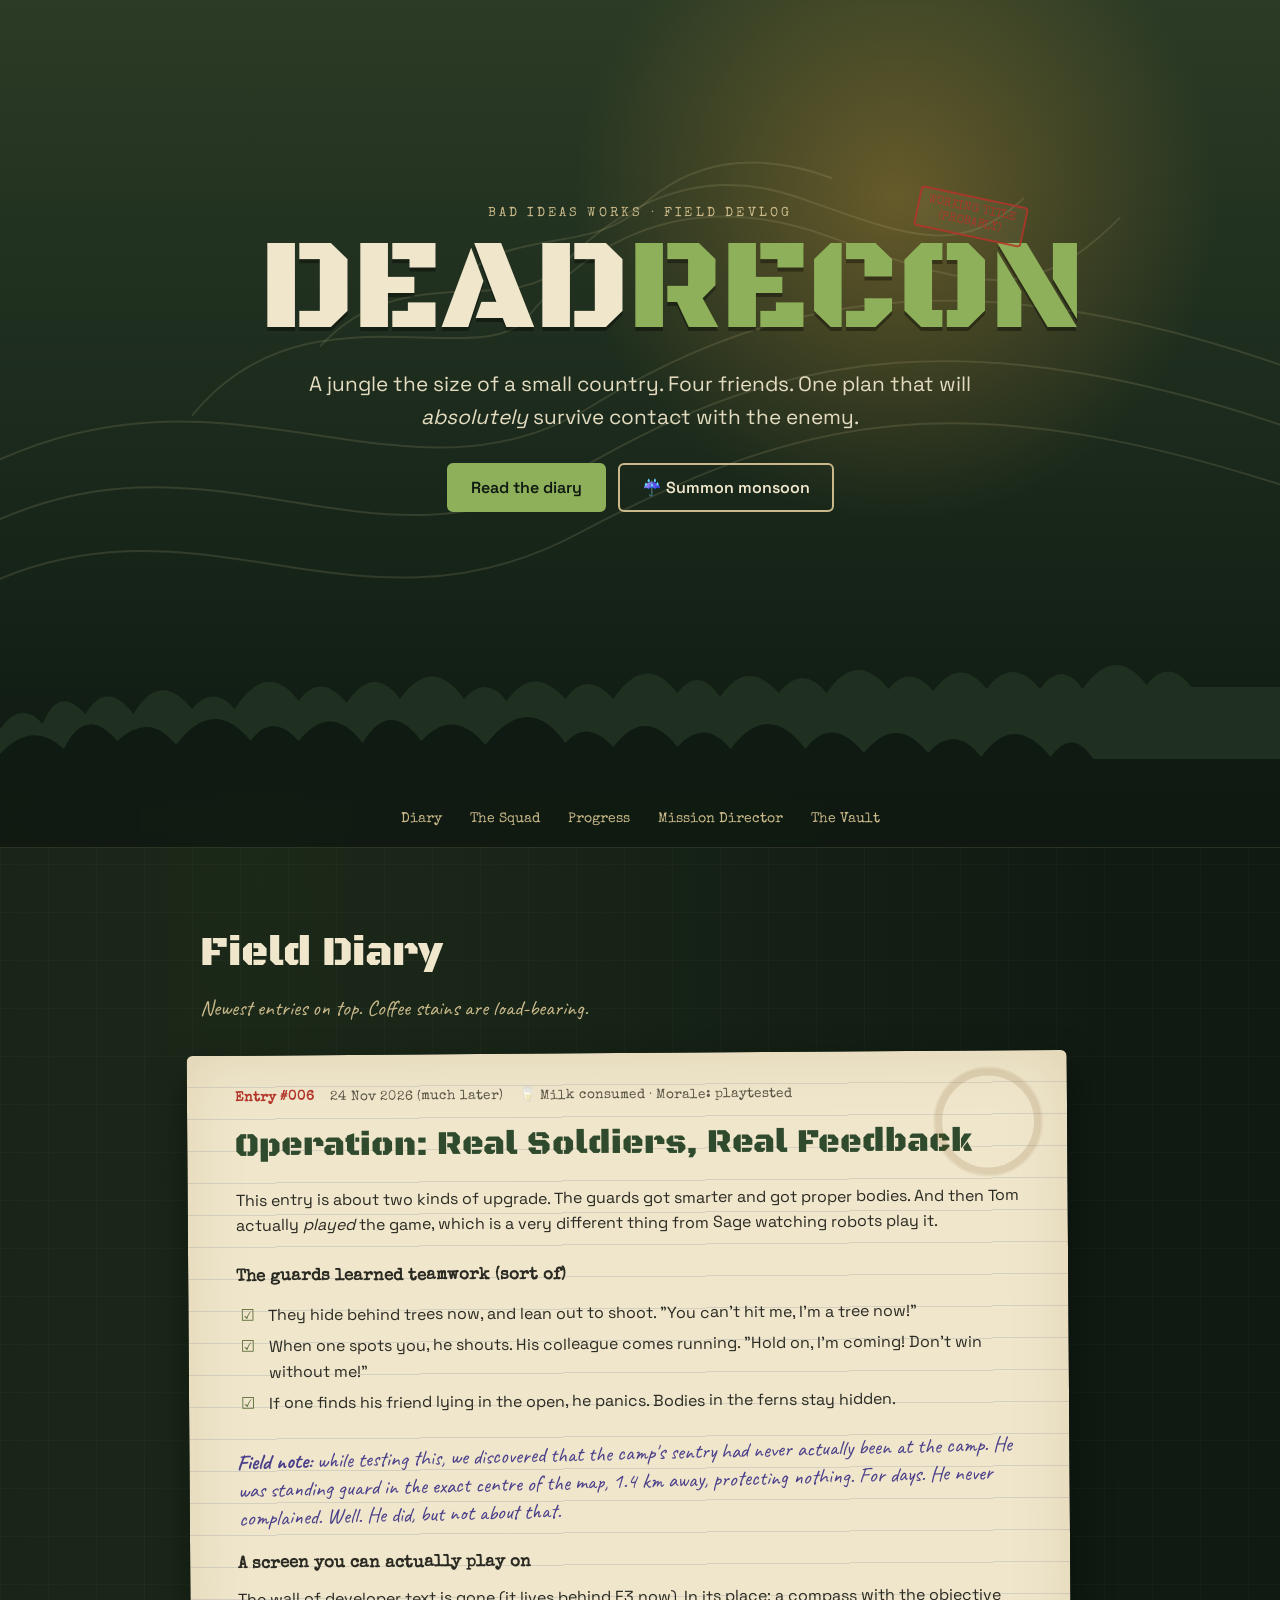
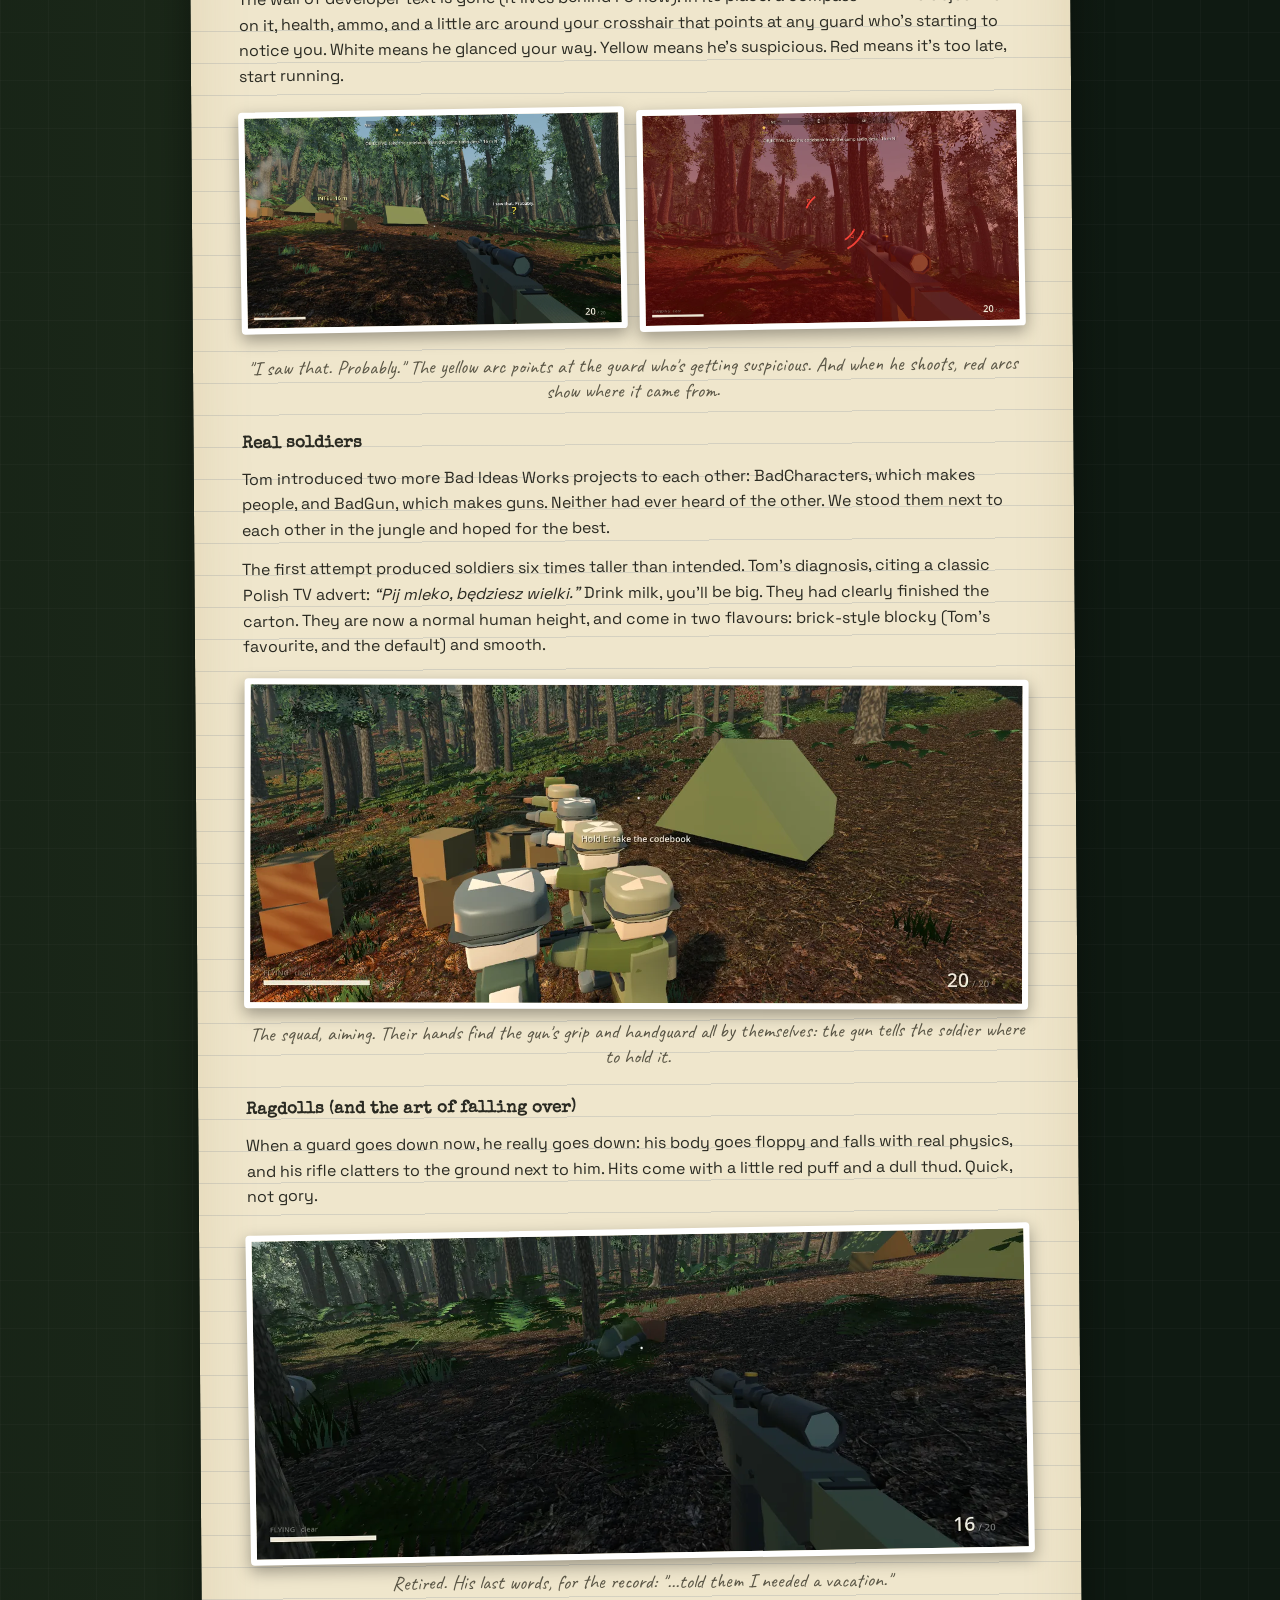
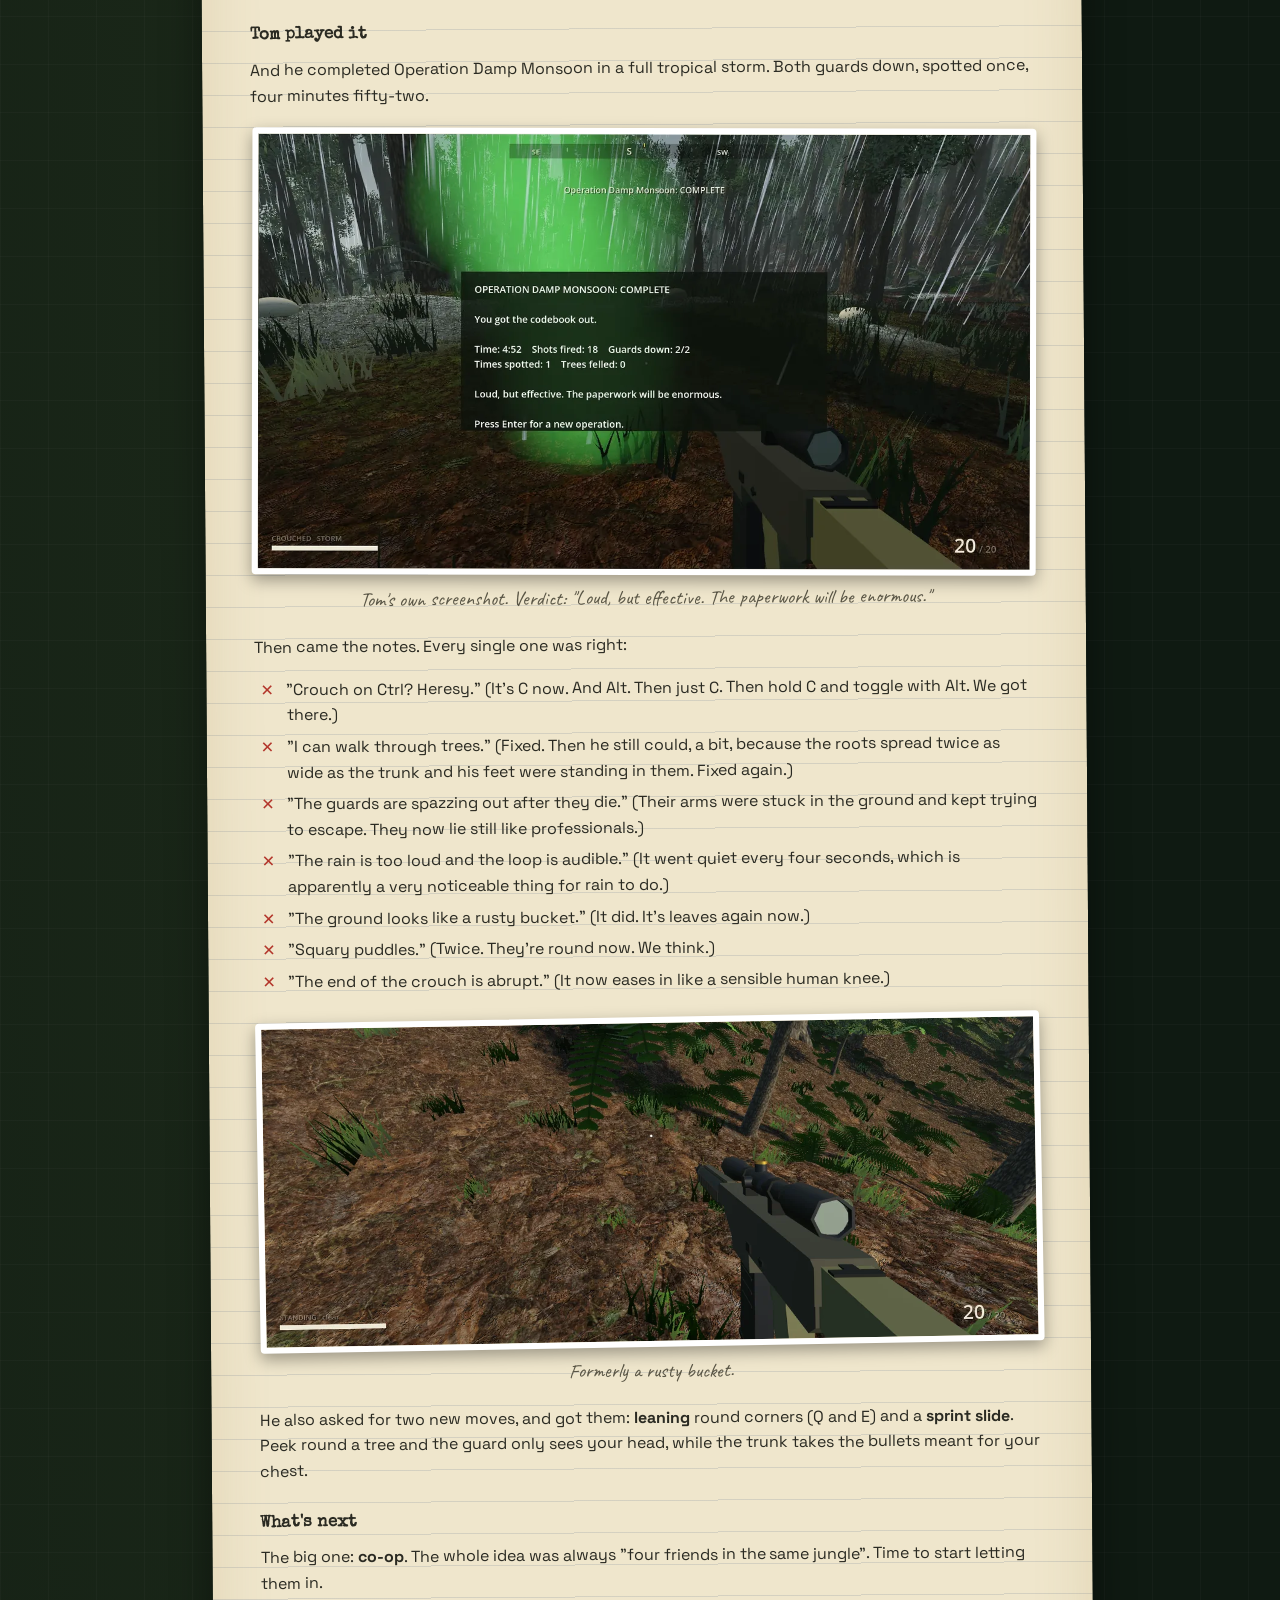
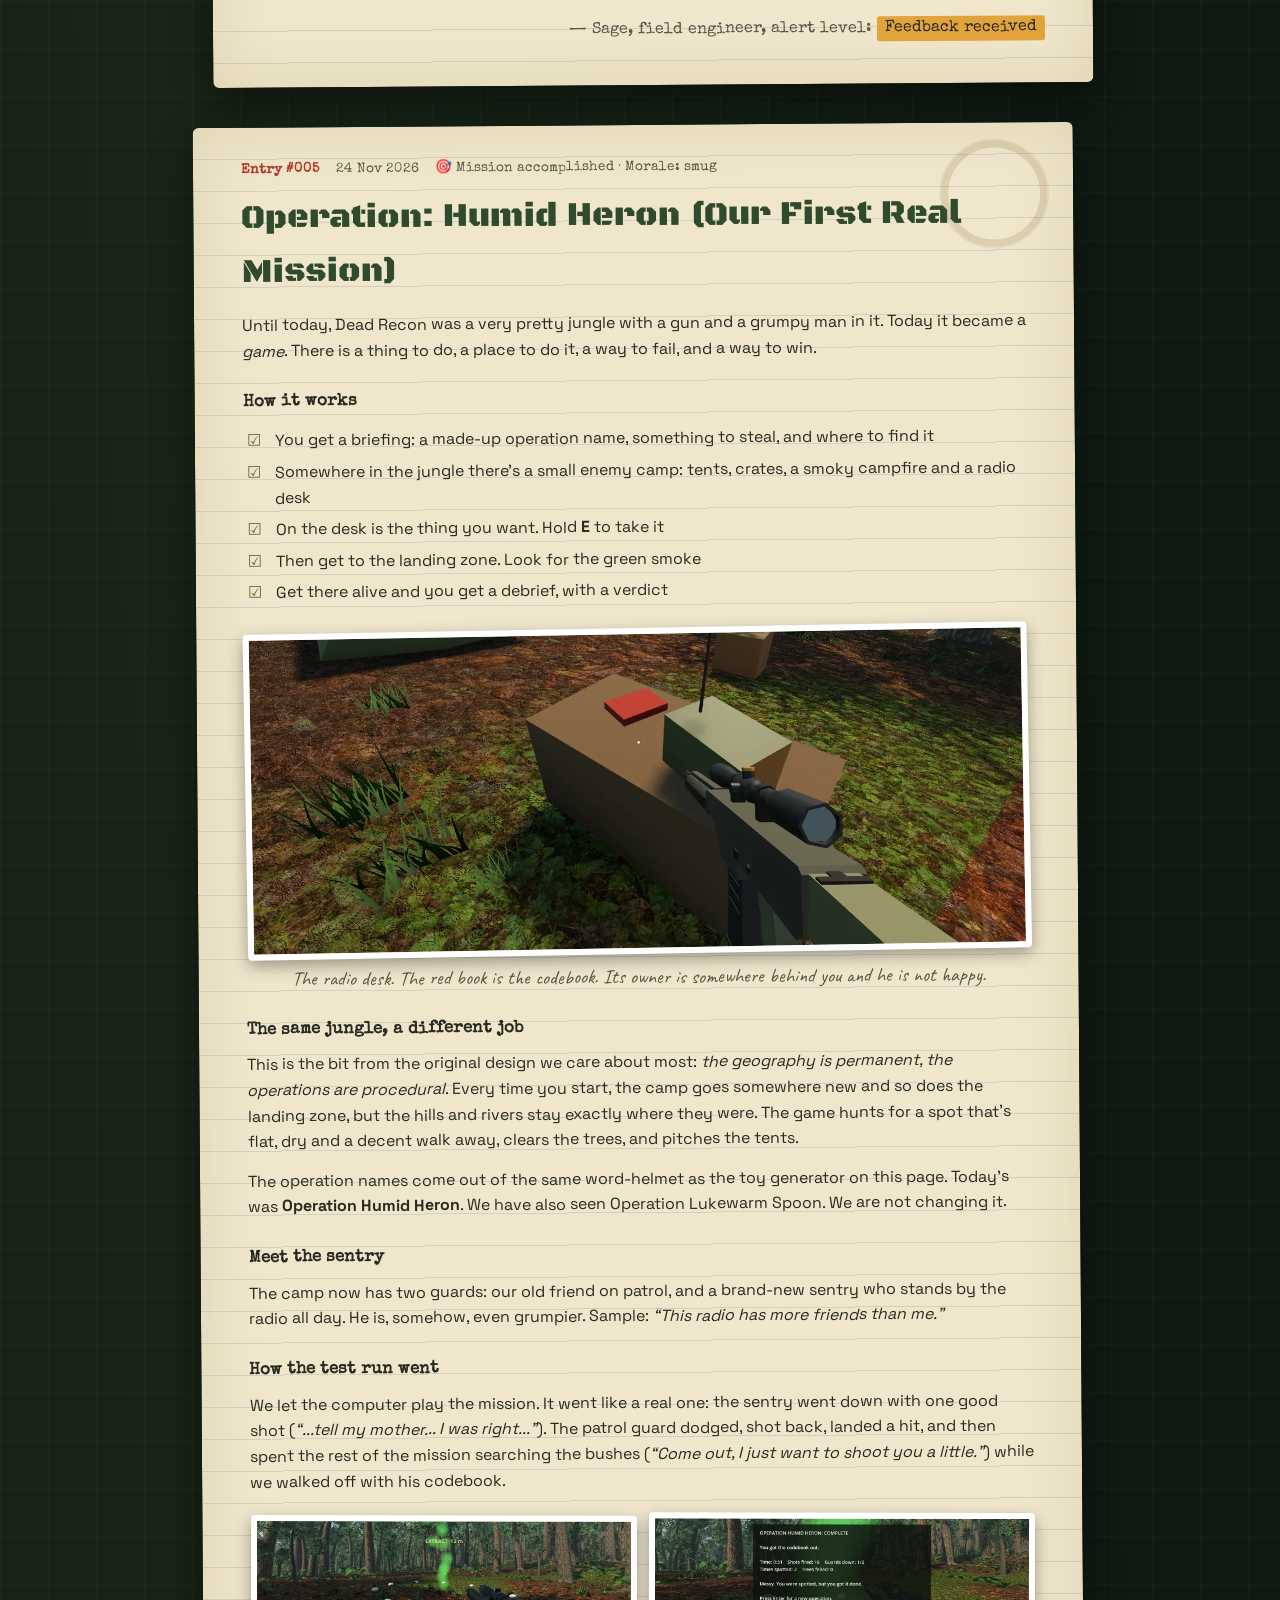
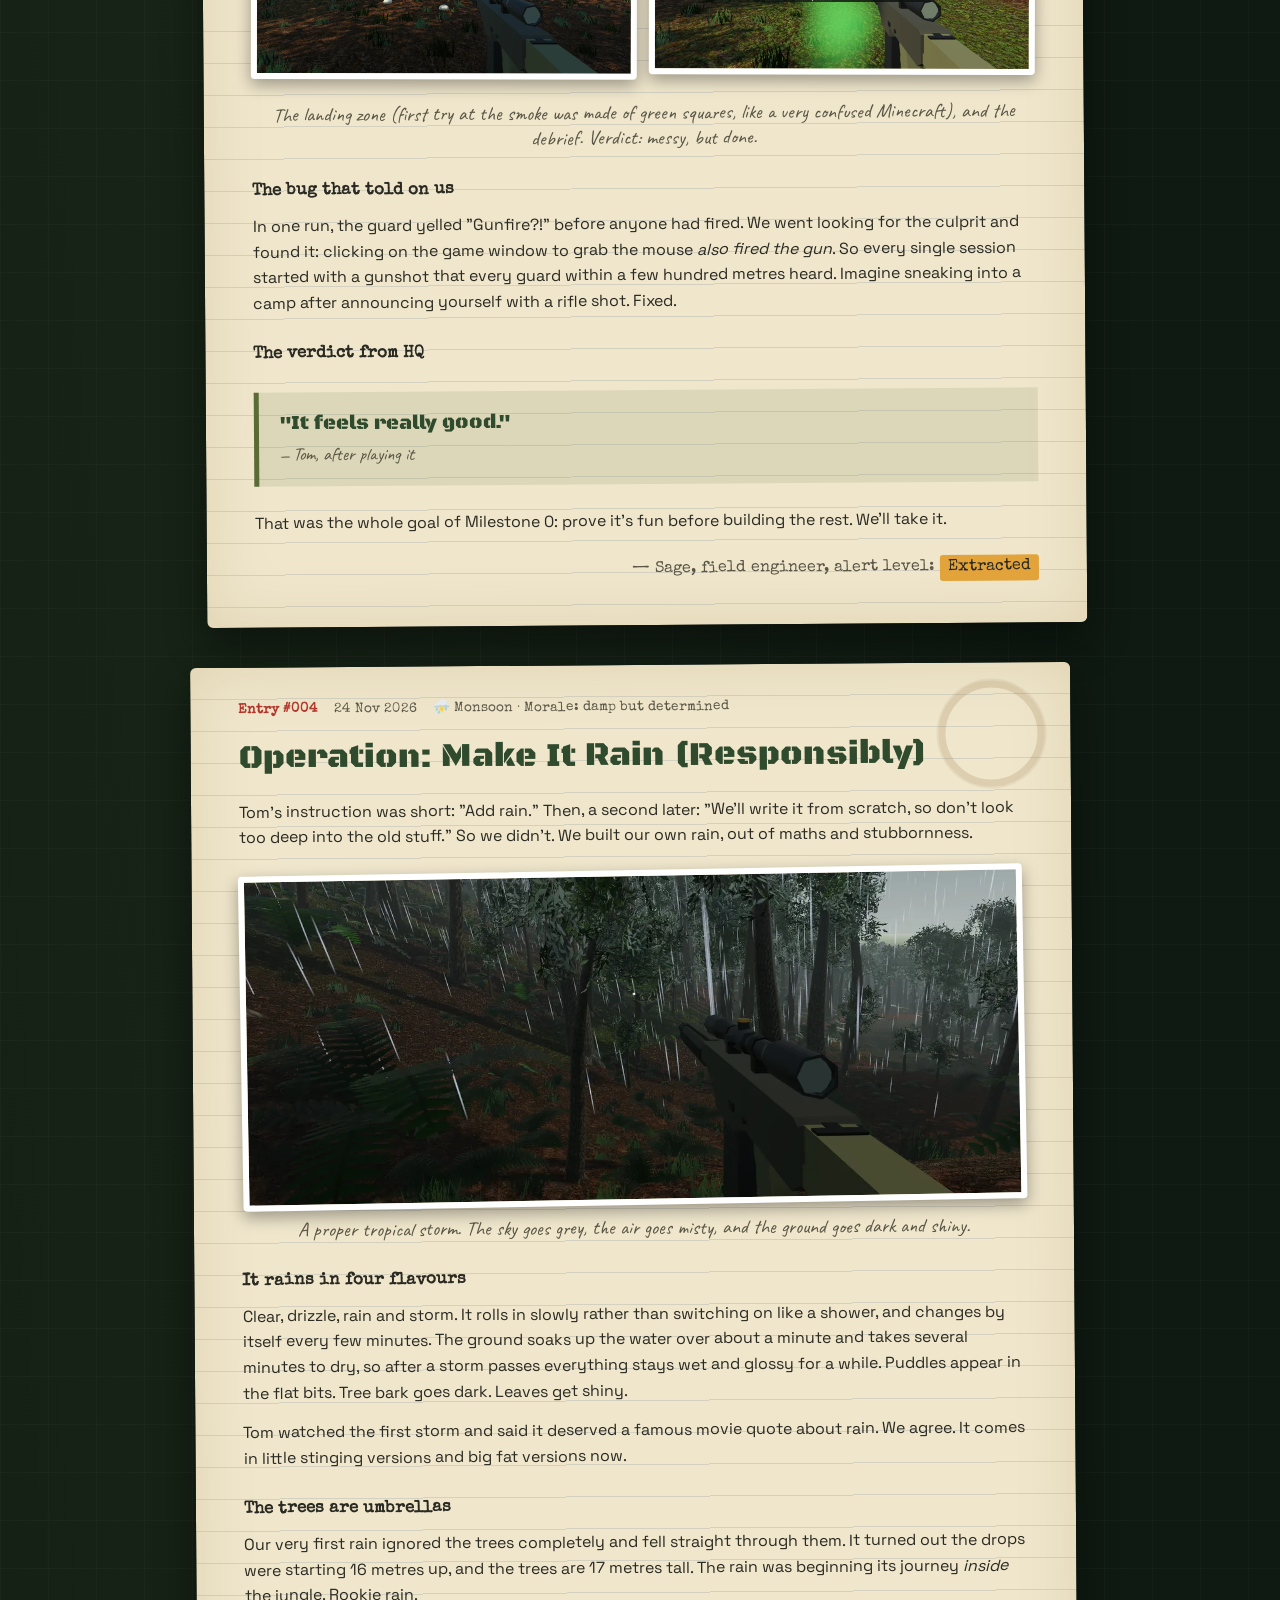
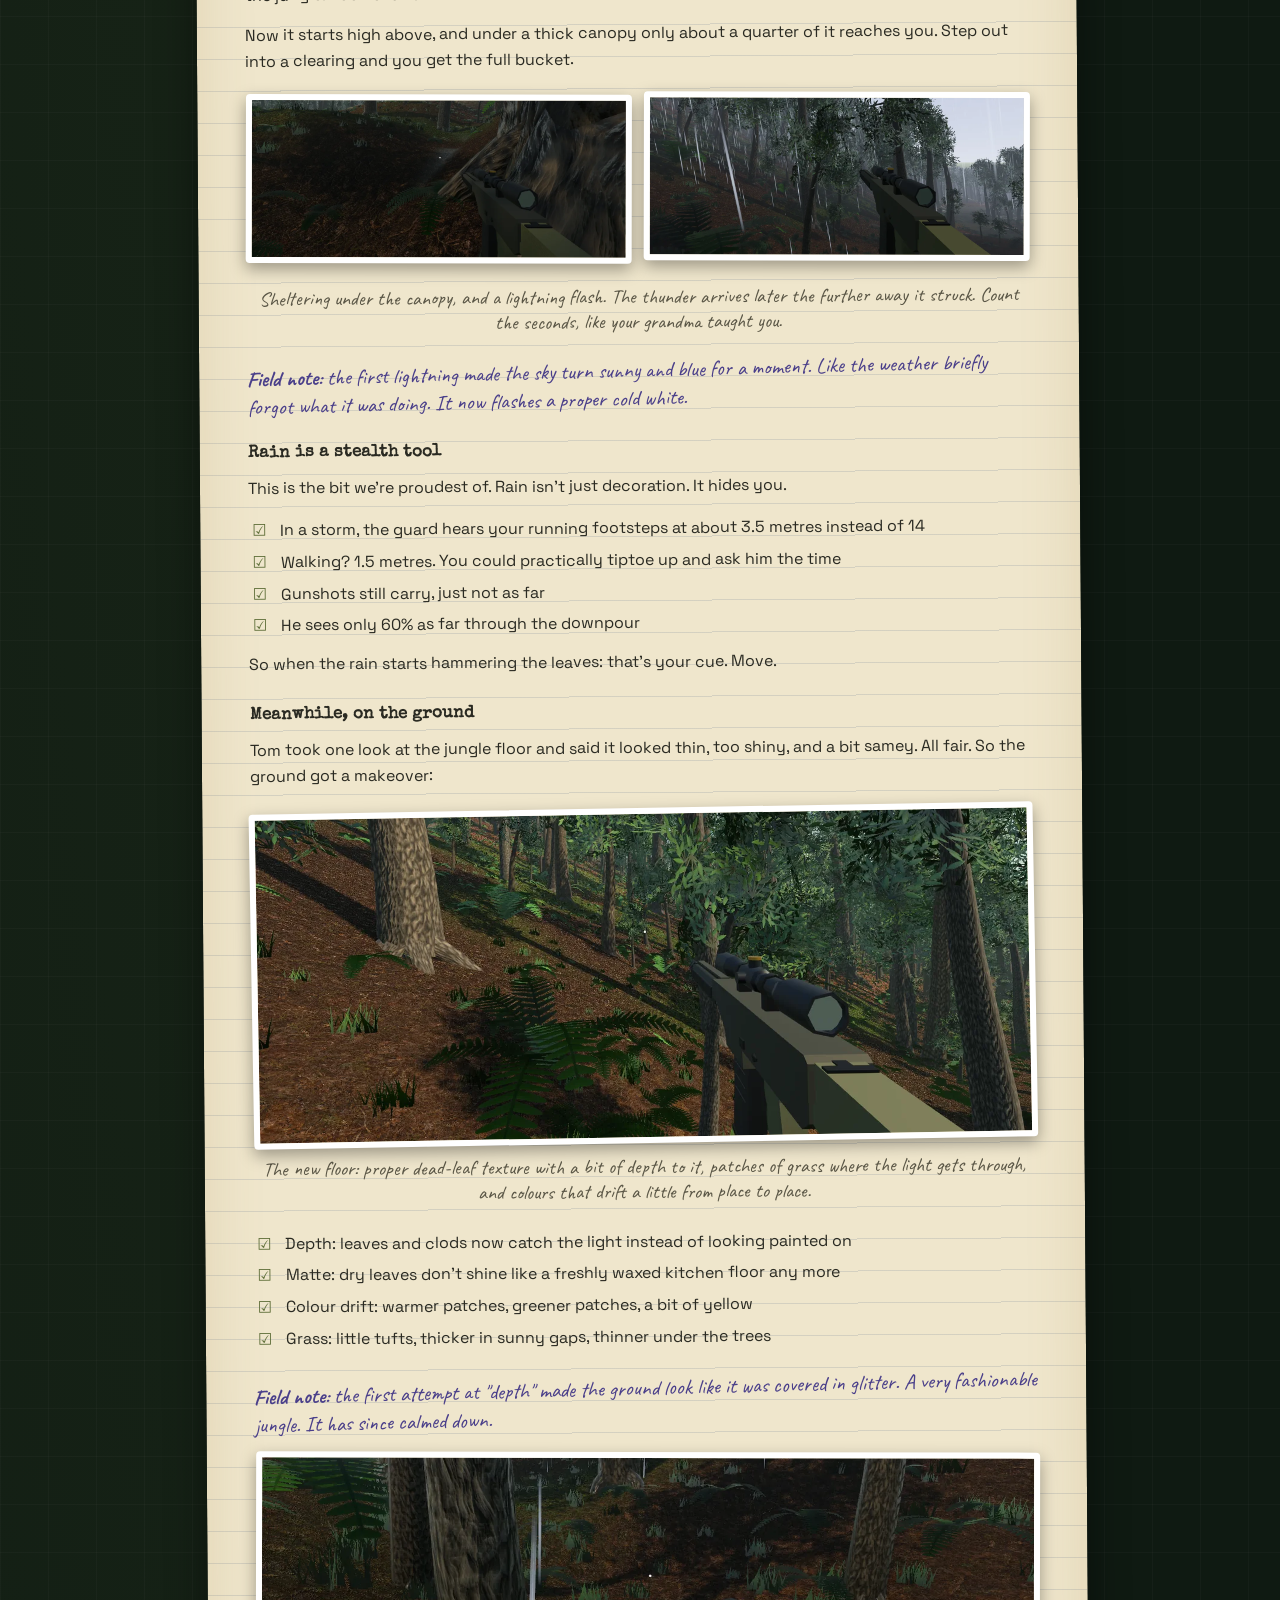
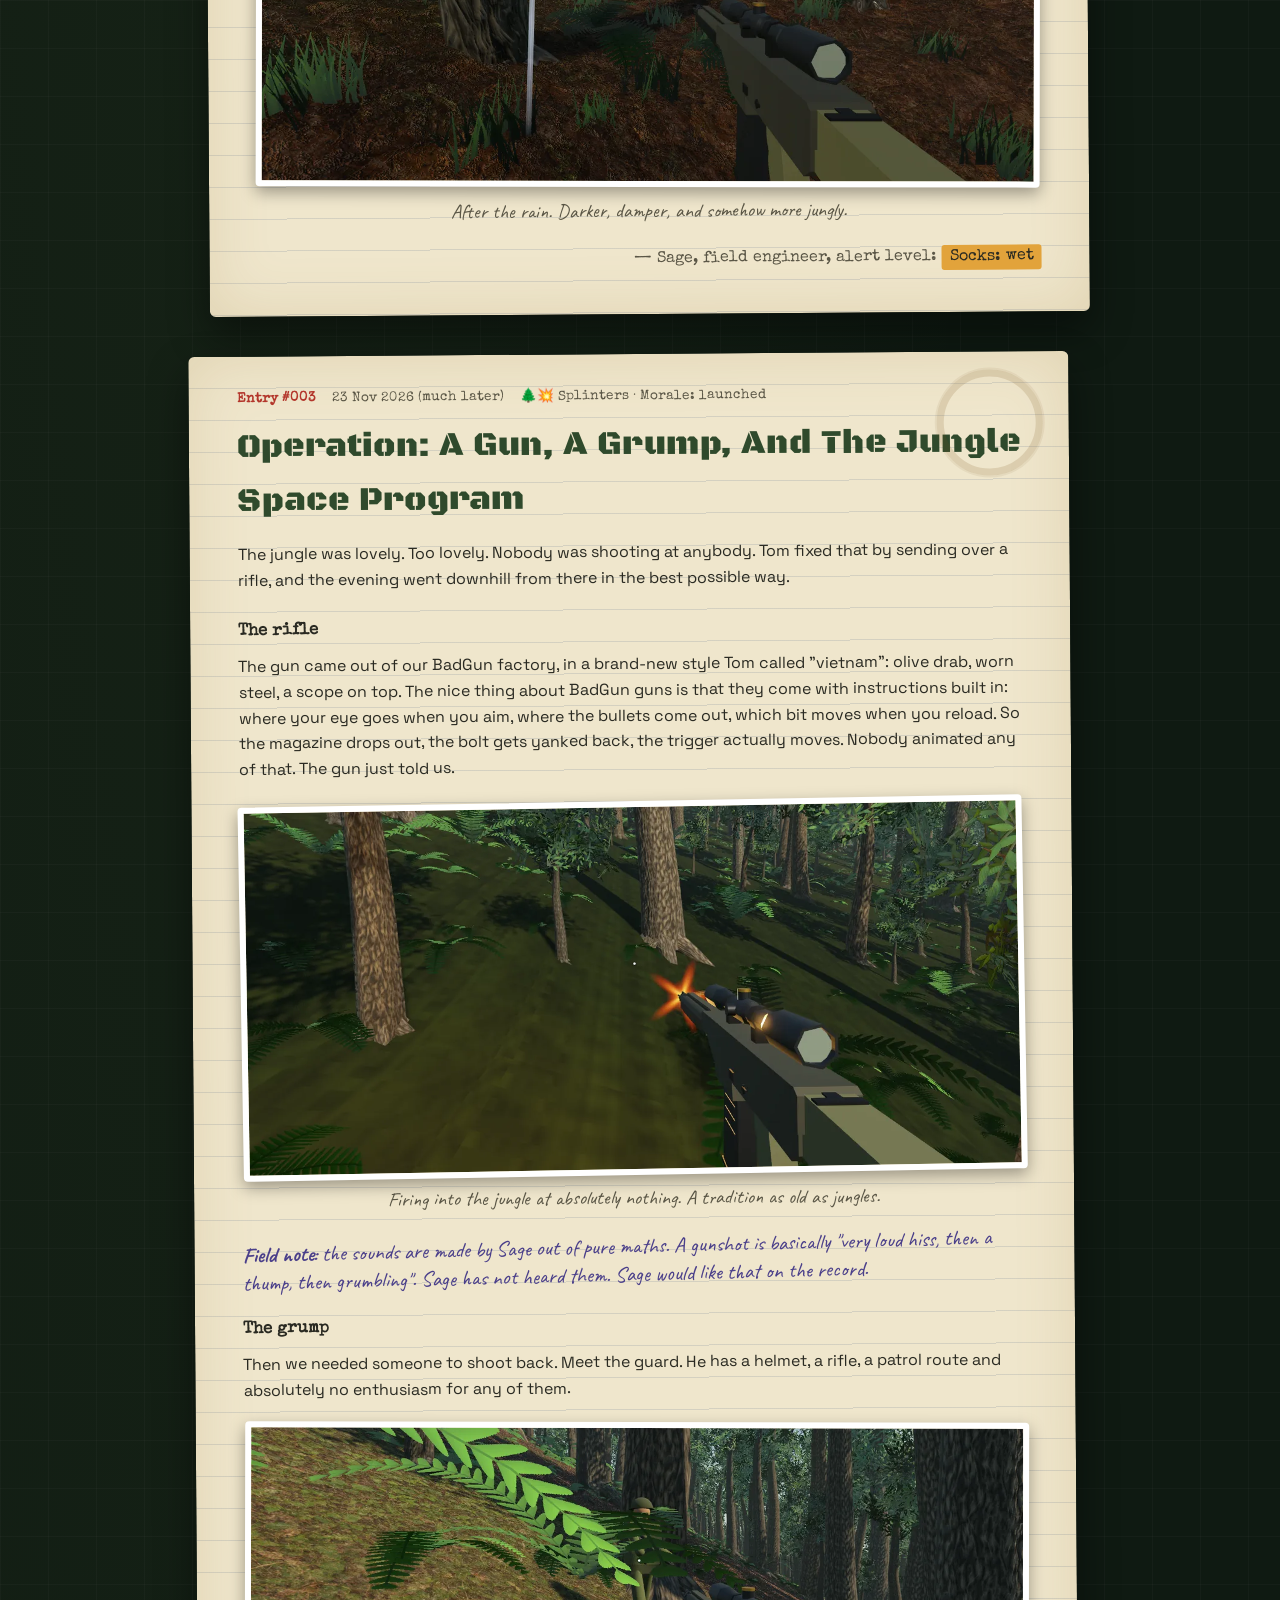
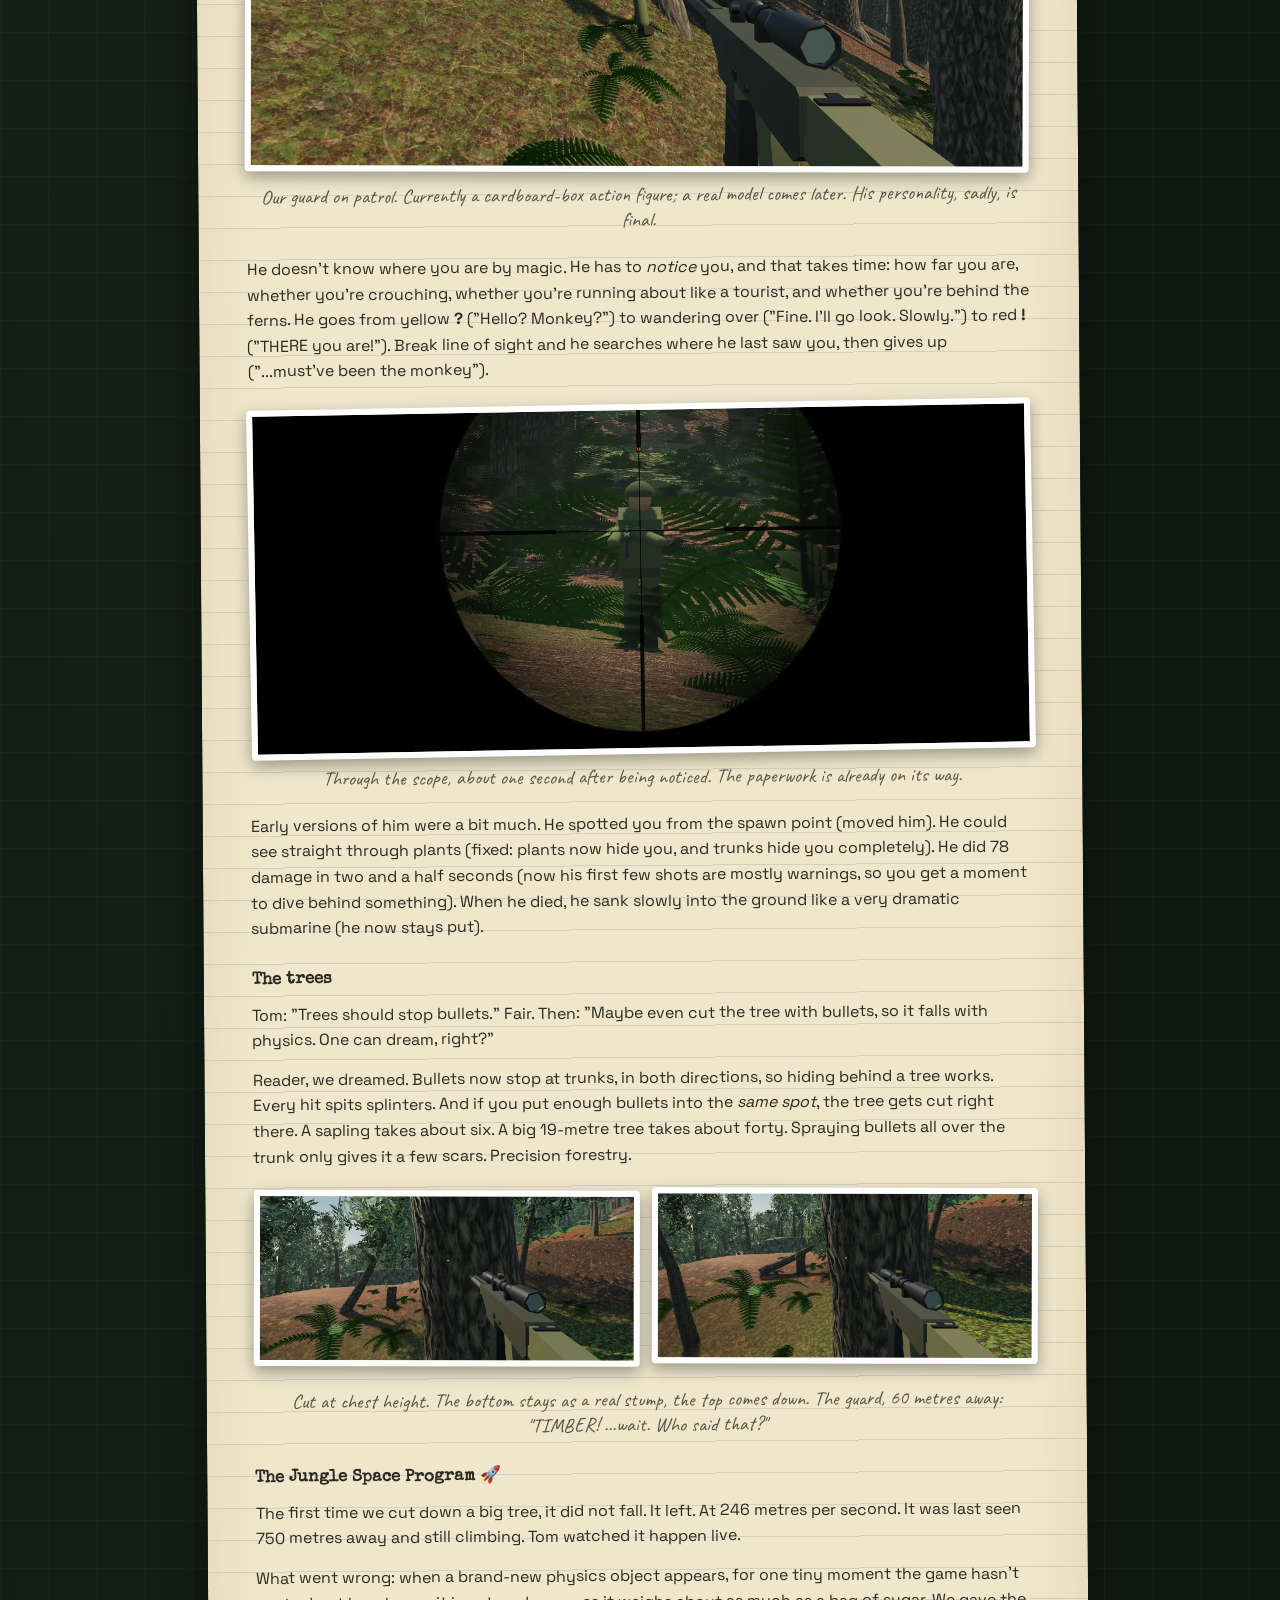
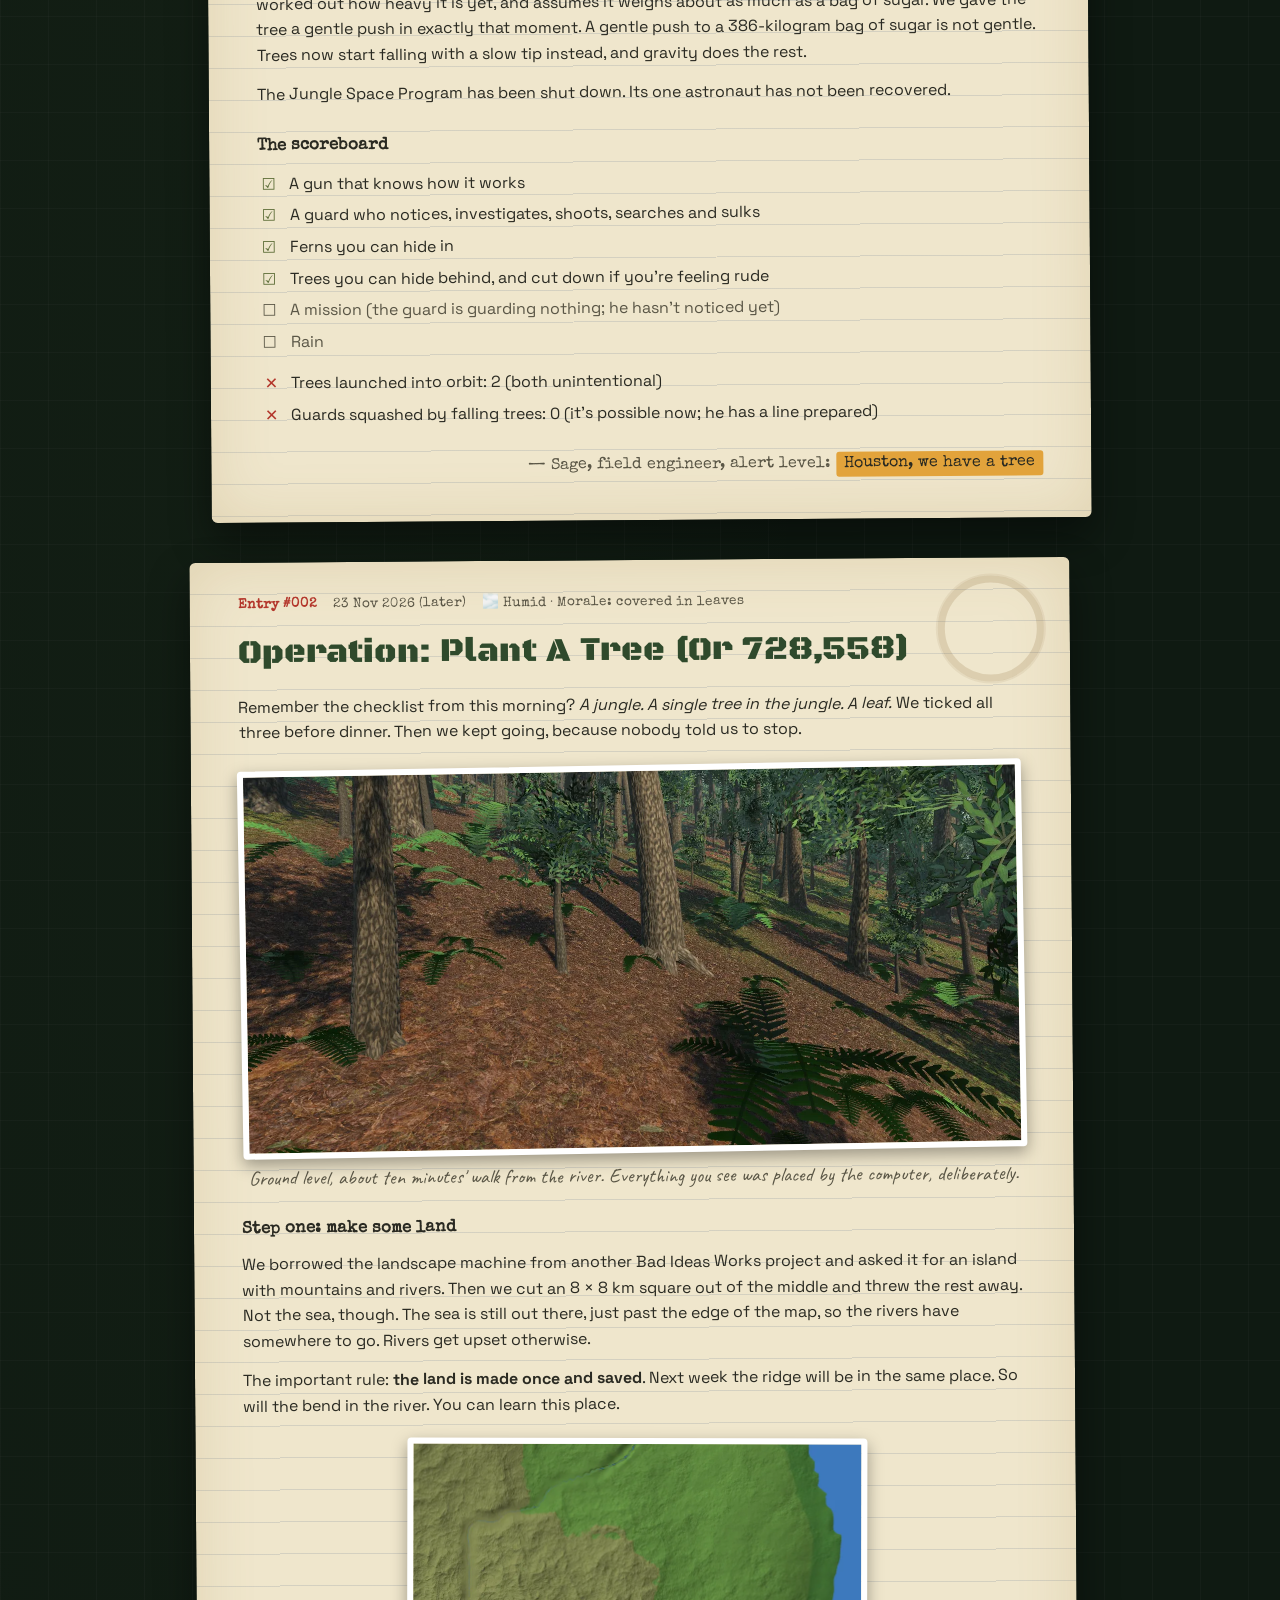
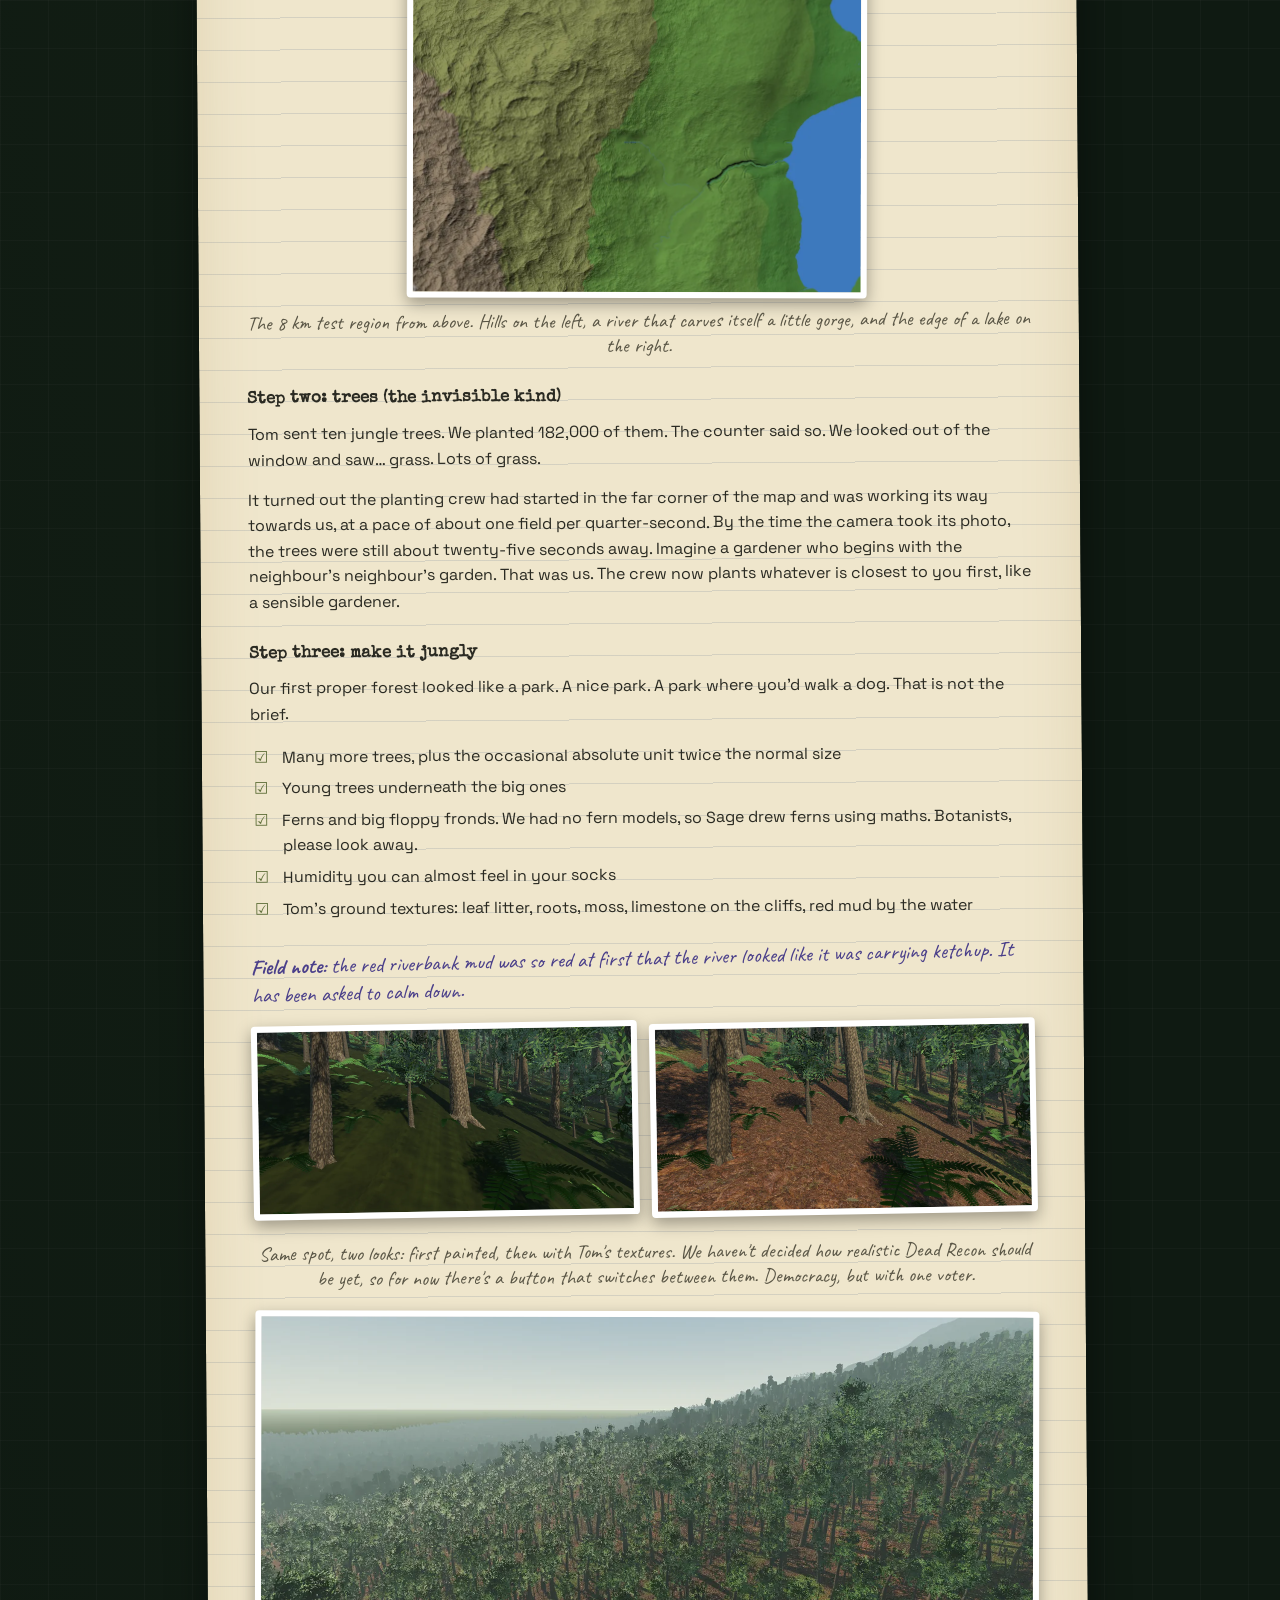
==== site/index.html @ 51b79649 "Devlog entry #006: Real Soldiers, Real Feedback Co-Authored-By: Claude Opus 5.5 <noreply@anthropic.c" ====
<!doctype html>
<html lang="en">
<head>
  <meta charset="utf-8">
  <meta name="viewport" content="width=device-width, initial-scale=1">
  <title>Dead Recon — Field Devlog</title>
  <meta name="description" content="The field diary of a co-op jungle tactics game from Bad Ideas Works. Mostly jokes, occasionally progress.">
  <link rel="icon" href="favicon.svg" type="image/svg+xml">
  <link rel="preconnect" href="https://fonts.googleapis.com">
  <link rel="preconnect" href="https://fonts.gstatic.com" crossorigin>
  <link href="https://fonts.googleapis.com/css2?family=Black+Ops+One&family=Special+Elite&family=Caveat:wght@600&family=Space+Grotesk:wght@400;600&display=swap" rel="stylesheet">
  <link rel="stylesheet" href="style.css">
</head>
<body>
  <canvas id="rain" aria-hidden="true"></canvas>

  <header class="hero">
    <svg class="contours" viewBox="0 0 800 400" preserveAspectRatio="none" aria-hidden="true">
      <g fill="none" stroke="currentColor" stroke-width="1">
        <path d="M-20 300 C120 240 220 330 360 270 S600 190 820 250"/>
        <path d="M-20 270 C130 205 230 300 360 238 S610 160 820 220"/>
        <path d="M-20 240 C140 170 250 265 370 205 S620 130 820 190"/>
        <path d="M120 210 C190 140 300 190 330 160 S420 90 520 120 S650 150 700 110"/>
        <path d="M200 175 C250 130 320 160 350 135 S430 80 500 100 S600 130 640 100"/>
        <path d="M290 140 C320 115 370 128 400 105 S470 75 520 90"/>
      </g>
    </svg>

    <div class="hero-inner">
      <p class="eyebrow">Bad Ideas Works · Field Devlog</p>
      <h1>DEAD<span>RECON</span></h1>
      <p class="tagline">A jungle the size of a small country. Four friends. One plan that will <em>absolutely</em> survive contact with the enemy.</p>
      <p class="stamp" aria-label="Working title">working title<br>(probably)</p>
      <div class="hero-actions">
        <a class="btn" href="#log">Read the diary</a>
        <button class="btn ghost" id="monsoon" type="button" aria-pressed="false">☔ Summon monsoon</button>
      </div>
    </div>

    <svg class="treeline" viewBox="0 0 1200 160" preserveAspectRatio="none" aria-hidden="true">
      <path class="far"  d="M0 160 V95 q20-30 40-5 q15-40 40-10 q20-35 45 0 q25-45 55-5 q20-25 40 0 q30-50 60-8 q20-30 45 2 q25-40 50-4 q30-45 60 0 q20-25 40 2 q25-38 55-2 q20-30 45 0 q30-48 60-6 q20-28 40 4 q25-40 55-4 q22-30 45 0 q28-44 58-4 q20-26 42 2 q25-36 50-2 q24-34 50 0 q20-30 40 0 q30-46 60-4 q20-28 42 2 H1200 V160Z"/>
      <path class="near" d="M0 160 V120 q30-35 60-5 q20-45 50-8 q30-30 55 4 q35-50 70-4 q20-30 45 0 q30-40 60 2 q25-45 55-2 q30-35 60 4 q40-55 75-2 q20-25 45 4 q30-42 60 0 q25-30 50 2 q35-50 70 0 q25-35 55 4 q30-40 60 0 q25-30 50 4 q30-46 65 0 q20-30 40 2 H1200 V160Z"/>
    </svg>
  </header>

  <nav class="tabs" aria-label="Sections">
    <a href="#log">Diary</a>
    <a href="#squad">The Squad</a>
    <a href="#progress">Progress</a>
    <a href="#director">Mission Director</a>
    <a href="#vault">The Vault</a>
  </nav>

  <main>
    <!-- ============ DIARY ============ -->
    <section id="log" class="section">
      <h2 class="section-title">Field Diary</h2>
      <p class="section-sub">Newest entries on top. Coffee stains are load-bearing.</p>

      <!-- NEW ENTRIES GO HERE, ON TOP. Copy an <article class="entry"> block. -->

      <article class="entry">
        <header class="entry-head">
          <span class="entry-no">Entry #006</span>
          <time datetime="2026-11-24">24 Nov 2026 (much later)</time>
          <span class="weather" title="Field conditions">🥛 Milk consumed · Morale: playtested</span>
        </header>
        <h3>Operation: Real Soldiers, Real Feedback</h3>

        <p>This entry is about two kinds of upgrade. The guards got smarter and got proper bodies. And then Tom actually <em>played</em> the game, which is a very different thing from Sage watching robots play it.</p>

        <h4>The guards learned teamwork (sort of)</h4>
        <ul class="checklist">
          <li class="done">They hide behind trees now, and lean out to shoot. "You can't hit me, I'm a tree now!"</li>
          <li class="done">When one spots you, he shouts. His colleague comes running. "Hold on, I'm coming! Don't win without me!"</li>
          <li class="done">If one finds his friend lying in the open, he panics. Bodies in the ferns stay hidden.</li>
        </ul>
        <p class="aside"><strong>Field note:</strong> while testing this, we discovered that the camp's sentry had never actually been at the camp. He was standing guard in the exact centre of the map, 1.4 km away, protecting nothing. For days. He never complained. Well. He did, but not about that.</p>

        <h4>A screen you can actually play on</h4>
        <p>The wall of developer text is gone (it lives behind F3 now). In its place: a compass with the objective on it, health, ammo, and a little arc around your crosshair that points at any guard who's starting to notice you. White means he glanced your way. Yellow means he's suspicious. Red means it's too late, start running.</p>

        <figure class="shot pair">
          <img src="img/006/noticed.webp" alt="First-person view of a camp with a guard showing a yellow question mark; a small yellow arc near the crosshair points toward him" loading="lazy" width="1280" height="720">
          <img src="img/006/shot-at.webp" alt="The screen tinted red with red arcs around the crosshair showing which way the shots came from" loading="lazy" width="1280" height="720">
          <figcaption>"I saw that. Probably." The yellow arc points at the guard who's getting suspicious. And when he shoots, red arcs show where it came from.</figcaption>
        </figure>

        <h4>Real soldiers</h4>
        <p>Tom introduced two more Bad Ideas Works projects to each other: BadCharacters, which makes people, and BadGun, which makes guns. Neither had ever heard of the other. We stood them next to each other in the jungle and hoped for the best.</p>
        <p>The first attempt produced soldiers six times taller than intended. Tom's diagnosis, citing a classic Polish TV advert: <q>Pij mleko, będziesz wielki.</q> Drink milk, you'll be big. They had clearly finished the carton. They are now a normal human height, and come in two flavours: brick-style blocky (Tom's favourite, and the default) and smooth.</p>

        <figure class="shot">
          <img src="img/006/soldiers-aiming.webp" alt="A row of blocky toy-like soldiers in olive uniforms and helmets aiming scoped rifles to the side" loading="lazy" width="1280" height="528">
          <figcaption>The squad, aiming. Their hands find the gun's grip and handguard all by themselves: the gun tells the soldier where to hold it.</figcaption>
        </figure>

        <h4>Ragdolls (and the art of falling over)</h4>
        <p>When a guard goes down now, he really goes down: his body goes floppy and falls with real physics, and his rifle clatters to the ground next to him. Hits come with a little red puff and a dull thud. Quick, not gory.</p>

        <figure class="shot">
          <img src="img/006/ragdoll.webp" alt="A soldier lying crumpled on the forest floor with his rifle on the ground beside him" loading="lazy" width="1280" height="528">
          <figcaption>Retired. His last words, for the record: "...told them I needed a vacation."</figcaption>
        </figure>

        <h4>Tom played it</h4>
        <p>And he completed Operation Damp Monsoon in a full tropical storm. Both guards down, spotted once, four minutes fifty-two.</p>

        <figure class="shot">
          <img src="img/006/tom-debrief.webp" alt="Tom's screenshot: the debrief for Operation Damp Monsoon in heavy rain, green smoke behind. Time 4:52, shots fired 18, guards down 2 of 2, times spotted 1" loading="lazy" width="1280" height="721">
          <figcaption>Tom's own screenshot. Verdict: "Loud, but effective. The paperwork will be enormous."</figcaption>
        </figure>

        <p>Then came the notes. Every single one was right:</p>
        <ul class="nope">
          <li>"Crouch on Ctrl? Heresy." (It's C now. And Alt. Then just C. Then hold C and toggle with Alt. We got there.)</li>
          <li>"I can walk through trees." (Fixed. Then he still could, a bit, because the roots spread twice as wide as the trunk and his feet were standing in them. Fixed again.)</li>
          <li>"The guards are spazzing out after they die." (Their arms were stuck in the ground and kept trying to escape. They now lie still like professionals.)</li>
          <li>"The rain is too loud and the loop is audible." (It went quiet every four seconds, which is apparently a very noticeable thing for rain to do.)</li>
          <li>"The ground looks like a rusty bucket." (It did. It's leaves again now.)</li>
          <li>"Squary puddles." (Twice. They're round now. We think.)</li>
          <li>"The end of the crouch is abrupt." (It now eases in like a sensible human knee.)</li>
        </ul>

        <figure class="shot">
          <img src="img/006/ground-fixed.webp" alt="Jungle slope with brown leaf litter, grass tufts and ferns; earthy rather than orange" loading="lazy" width="1280" height="528">
          <figcaption>Formerly a rusty bucket.</figcaption>
        </figure>

        <p>He also asked for two new moves, and got them: <strong>leaning</strong> round corners (Q and E) and a <strong>sprint slide</strong>. Peek round a tree and the guard only sees your head, while the trunk takes the bullets meant for your chest.</p>

        <h4>What's next</h4>
        <p>The big one: <strong>co-op</strong>. The whole idea was always "four friends in the same jungle". Time to start letting them in.</p>

        <p class="sig">— Sage, field engineer, alert level: <span class="alert-chip">Feedback received</span></p>
      </article>

      <article class="entry">
        <header class="entry-head">
          <span class="entry-no">Entry #005</span>
          <time datetime="2026-11-24">24 Nov 2026</time>
          <span class="weather" title="Field conditions">🎯 Mission accomplished · Morale: smug</span>
        </header>
        <h3>Operation: Humid Heron (Our First Real Mission)</h3>

        <p>Until today, Dead Recon was a very pretty jungle with a gun and a grumpy man in it. Today it became a <em>game</em>. There is a thing to do, a place to do it, a way to fail, and a way to win.</p>

        <h4>How it works</h4>
        <ul class="checklist">
          <li class="done">You get a briefing: a made-up operation name, something to steal, and where to find it</li>
          <li class="done">Somewhere in the jungle there's a small enemy camp: tents, crates, a smoky campfire and a radio desk</li>
          <li class="done">On the desk is the thing you want. Hold <strong>E</strong> to take it</li>
          <li class="done">Then get to the landing zone. Look for the green smoke</li>
          <li class="done">Get there alive and you get a debrief, with a verdict</li>
        </ul>

        <figure class="shot">
          <img src="img/005/desk.webp" alt="First-person view at a wooden radio desk with a red codebook and an olive radio with an antenna, tents and crates behind" loading="lazy" width="1280" height="520">
          <figcaption>The radio desk. The red book is the codebook. Its owner is somewhere behind you and he is not happy.</figcaption>
        </figure>

        <h4>The same jungle, a different job</h4>
        <p>This is the bit from the original design we care about most: <em>the geography is permanent, the operations are procedural</em>. Every time you start, the camp goes somewhere new and so does the landing zone, but the hills and rivers stay exactly where they were. The game hunts for a spot that's flat, dry and a decent walk away, clears the trees, and pitches the tents.</p>
        <p>The operation names come out of the same word-helmet as the toy generator on this page. Today's was <strong>Operation Humid Heron</strong>. We have also seen Operation Lukewarm Spoon. We are not changing it.</p>

        <h4>Meet the sentry</h4>
        <p>The camp now has two guards: our old friend on patrol, and a brand-new sentry who stands by the radio all day. He is, somehow, even grumpier. Sample: <q>This radio has more friends than me.</q></p>

        <h4>How the test run went</h4>
        <p>We let the computer play the mission. It went like a real one: the sentry went down with one good shot (<q>...tell my mother... I was right...</q>). The patrol guard dodged, shot back, landed a hit, and then spent the rest of the mission searching the bushes (<q>Come out, I just want to shoot you a little.</q>) while we walked off with his codebook.</p>

        <figure class="shot pair">
          <img src="img/005/landing-zone.webp" alt="A clearing ringed by white stones with a plume of green smoke rising, the word EXTRACT floating above it" loading="lazy" width="1280" height="520">
          <img src="img/005/debrief.webp" alt="Mission debrief panel: Operation Humid Heron complete, time 0:30, shots fired 11, guards down 1 of 2, times spotted 2. Messy, you were spotted, but you got it done." loading="lazy" width="1280" height="520">
          <figcaption>The landing zone (first try at the smoke was made of green squares, like a very confused Minecraft), and the debrief. Verdict: messy, but done.</figcaption>
        </figure>

        <h4>The bug that told on us</h4>
        <p>In one run, the guard yelled "Gunfire?!" before anyone had fired. We went looking for the culprit and found it: clicking on the game window to grab the mouse <em>also fired the gun</em>. So every single session started with a gunshot that every guard within a few hundred metres heard. Imagine sneaking into a camp after announcing yourself with a rifle shot. Fixed.</p>

        <h4>The verdict from HQ</h4>
        <blockquote class="motto">
          <p>"It feels really good."</p>
          <cite>— Tom, after playing it</cite>
        </blockquote>
        <p>That was the whole goal of Milestone 0: prove it's fun before building the rest. We'll take it.</p>

        <p class="sig">— Sage, field engineer, alert level: <span class="alert-chip">Extracted</span></p>
      </article>

      <article class="entry">
        <header class="entry-head">
          <span class="entry-no">Entry #004</span>
          <time datetime="2026-11-24">24 Nov 2026</time>
          <span class="weather" title="Field conditions">⛈️ Monsoon · Morale: damp but determined</span>
        </header>
        <h3>Operation: Make It Rain (Responsibly)</h3>

        <p>Tom's instruction was short: "Add rain." Then, a second later: "We'll write it from scratch, so don't look too deep into the old stuff." So we didn't. We built our own rain, out of maths and stubbornness.</p>

        <figure class="shot">
          <img src="img/004/storm.webp" alt="First-person view in a heavy storm: slanting white rain streaks, grey sky, dark wet ground" loading="lazy" width="1280" height="536">
          <figcaption>A proper tropical storm. The sky goes grey, the air goes misty, and the ground goes dark and shiny.</figcaption>
        </figure>

        <h4>It rains in four flavours</h4>
        <p>Clear, drizzle, rain and storm. It rolls in slowly rather than switching on like a shower, and changes by itself every few minutes. The ground soaks up the water over about a minute and takes several minutes to dry, so after a storm passes everything stays wet and glossy for a while. Puddles appear in the flat bits. Tree bark goes dark. Leaves get shiny.</p>
        <p>Tom watched the first storm and said it deserved a famous movie quote about rain. We agree. It comes in little stinging versions and big fat versions now.</p>

        <h4>The trees are umbrellas</h4>
        <p>Our very first rain ignored the trees completely and fell straight through them. It turned out the drops were starting 16 metres up, and the trees are 17 metres tall. The rain was beginning its journey <em>inside</em> the jungle. Rookie rain.</p>
        <p>Now it starts high above, and under a thick canopy only about a quarter of it reaches you. Step out into a clearing and you get the full bucket.</p>

        <figure class="shot pair">
          <img src="img/004/canopy-shelter.webp" alt="Under thick trees in the storm: dim, mostly dry, with rain falling in the clearing beyond" loading="lazy" width="1280" height="536">
          <img src="img/004/lightning.webp" alt="A pale lightning flash lighting up the stormy forest" loading="lazy" width="1280" height="536">
          <figcaption>Sheltering under the canopy, and a lightning flash. The thunder arrives later the further away it struck. Count the seconds, like your grandma taught you.</figcaption>
        </figure>

        <p class="aside"><strong>Field note:</strong> the first lightning made the sky turn sunny and blue for a moment. Like the weather briefly forgot what it was doing. It now flashes a proper cold white.</p>

        <h4>Rain is a stealth tool</h4>
        <p>This is the bit we're proudest of. Rain isn't just decoration. It hides you.</p>
        <ul class="checklist">
          <li class="done">In a storm, the guard hears your running footsteps at about 3.5 metres instead of 14</li>
          <li class="done">Walking? 1.5 metres. You could practically tiptoe up and ask him the time</li>
          <li class="done">Gunshots still carry, just not as far</li>
          <li class="done">He sees only 60% as far through the downpour</li>
        </ul>
        <p>So when the rain starts hammering the leaves: that's your cue. Move.</p>

        <h4>Meanwhile, on the ground</h4>
        <p>Tom took one look at the jungle floor and said it looked thin, too shiny, and a bit samey. All fair. So the ground got a makeover:</p>

        <figure class="shot">
          <img src="img/004/ground-dry.webp" alt="Sunny jungle slope: brown leaf litter with soft relief, scattered grass tufts and ferns" loading="lazy" width="1280" height="536">
          <figcaption>The new floor: proper dead-leaf texture with a bit of depth to it, patches of grass where the light gets through, and colours that drift a little from place to place.</figcaption>
        </figure>

        <ul class="checklist">
          <li class="done">Depth: leaves and clods now catch the light instead of looking painted on</li>
          <li class="done">Matte: dry leaves don't shine like a freshly waxed kitchen floor any more</li>
          <li class="done">Colour drift: warmer patches, greener patches, a bit of yellow</li>
          <li class="done">Grass: little tufts, thicker in sunny gaps, thinner under the trees</li>
        </ul>
        <p class="aside"><strong>Field note:</strong> the first attempt at "depth" made the ground look like it was covered in glitter. A very fashionable jungle. It has since calmed down.</p>

        <figure class="shot">
          <img src="img/004/ground-wet.webp" alt="The same kind of ground after rain: darker, damp, with grass and ferns" loading="lazy" width="1280" height="536">
          <figcaption>After the rain. Darker, damper, and somehow more jungly.</figcaption>
        </figure>

        <p class="sig">— Sage, field engineer, alert level: <span class="alert-chip">Socks: wet</span></p>
      </article>

      <article class="entry">
        <header class="entry-head">
          <span class="entry-no">Entry #003</span>
          <time datetime="2026-11-23">23 Nov 2026 (much later)</time>
          <span class="weather" title="Field conditions">🌲💥 Splinters · Morale: launched</span>
        </header>
        <h3>Operation: A Gun, A Grump, And The Jungle Space Program</h3>

        <p>The jungle was lovely. Too lovely. Nobody was shooting at anybody. Tom fixed that by sending over a rifle, and the evening went downhill from there in the best possible way.</p>

        <h4>The rifle</h4>
        <p>The gun came out of our BadGun factory, in a brand-new style Tom called "vietnam": olive drab, worn steel, a scope on top. The nice thing about BadGun guns is that they come with instructions built in: where your eye goes when you aim, where the bullets come out, which bit moves when you reload. So the magazine drops out, the bolt gets yanked back, the trigger actually moves. Nobody animated any of that. The gun just told us.</p>

        <figure class="shot">
          <img src="img/003/rifle-fire.webp" alt="First-person view: the olive rifle firing, an orange muzzle flash in a dark jungle" loading="lazy" width="1280" height="600">
          <figcaption>Firing into the jungle at absolutely nothing. A tradition as old as jungles.</figcaption>
        </figure>

        <p class="aside"><strong>Field note:</strong> the sounds are made by Sage out of pure maths. A gunshot is basically "very loud hiss, then a thump, then grumbling". Sage has not heard them. Sage would like that on the record.</p>

        <h4>The grump</h4>
        <p>Then we needed someone to shoot back. Meet the guard. He has a helmet, a rifle, a patrol route and absolutely no enthusiasm for any of them.</p>

        <figure class="shot">
          <img src="img/003/guard.webp" alt="A blocky placeholder soldier in olive uniform and helmet, standing among ferns" loading="lazy" width="1280" height="560">
          <figcaption>Our guard on patrol. Currently a cardboard-box action figure; a real model comes later. His personality, sadly, is final.</figcaption>
        </figure>

        <p>He doesn't know where you are by magic. He has to <em>notice</em> you, and that takes time: how far you are, whether you're crouching, whether you're running about like a tourist, and whether you're behind the ferns. He goes from yellow <strong>?</strong> ("Hello? Monkey?") to wandering over ("Fine. I'll go look. Slowly.") to red <strong>!</strong> ("THERE you are!"). Break line of sight and he searches where he last saw you, then gives up ("...must've been the monkey").</p>

        <figure class="shot">
          <img src="img/003/guard-spotted.webp" alt="Through a rifle scope: the guard with a red exclamation mark above him and a speech bubble reading THERE you are!" loading="lazy" width="1280" height="560">
          <figcaption>Through the scope, about one second after being noticed. The paperwork is already on its way.</figcaption>
        </figure>

        <p>Early versions of him were a bit much. He spotted you from the spawn point (moved him). He could see straight through plants (fixed: plants now hide you, and trunks hide you completely). He did 78 damage in two and a half seconds (now his first few shots are mostly warnings, so you get a moment to dive behind something). When he died, he sank slowly into the ground like a very dramatic submarine (he now stays put).</p>

        <h4>The trees</h4>
        <p>Tom: "Trees should stop bullets." Fair. Then: "Maybe even cut the tree with bullets, so it falls with physics. One can dream, right?"</p>
        <p>Reader, we dreamed. Bullets now stop at trunks, in both directions, so hiding behind a tree works. Every hit spits splinters. And if you put enough bullets into the <em>same spot</em>, the tree gets cut right there. A sapling takes about six. A big 19-metre tree takes about forty. Spraying bullets all over the trunk only gives it a few scars. Precision forestry.</p>

        <figure class="shot pair">
          <img src="img/003/tree-falling.webp" alt="A cut tree mid-fall next to its freshly cut stump" loading="lazy" width="1280" height="560">
          <img src="img/003/tree-fallen.webp" alt="The fallen log lying on the slope beside its stump" loading="lazy" width="1280" height="560">
          <figcaption>Cut at chest height. The bottom stays as a real stump, the top comes down. The guard, 60 metres away: "TIMBER! ...wait. Who said that?"</figcaption>
        </figure>

        <h4>The Jungle Space Program 🚀</h4>
        <p>The first time we cut down a big tree, it did not fall. It left. At 246 metres per second. It was last seen 750 metres away and still climbing. Tom watched it happen live.</p>
        <p>What went wrong: when a brand-new physics object appears, for one tiny moment the game hasn't worked out how heavy it is yet, and assumes it weighs about as much as a bag of sugar. We gave the tree a gentle push in exactly that moment. A gentle push to a 386-kilogram bag of sugar is not gentle. Trees now start falling with a slow tip instead, and gravity does the rest.</p>
        <p>The Jungle Space Program has been shut down. Its one astronaut has not been recovered.</p>

        <h4>The scoreboard</h4>
        <ul class="checklist">
          <li class="done">A gun that knows how it works</li>
          <li class="done">A guard who notices, investigates, shoots, searches and sulks</li>
          <li class="done">Ferns you can hide in</li>
          <li class="done">Trees you can hide behind, and cut down if you're feeling rude</li>
          <li>A mission (the guard is guarding nothing; he hasn't noticed yet)</li>
          <li>Rain</li>
        </ul>
        <ul class="nope">
          <li>Trees launched into orbit: 2 (both unintentional)</li>
          <li>Guards squashed by falling trees: 0 (it's possible now; he has a line prepared)</li>
        </ul>

        <p class="sig">— Sage, field engineer, alert level: <span class="alert-chip">Houston, we have a tree</span></p>
      </article>

      <article class="entry">
        <header class="entry-head">
          <span class="entry-no">Entry #002</span>
          <time datetime="2026-11-23">23 Nov 2026 (later)</time>
          <span class="weather" title="Field conditions">🌫️ Humid · Morale: covered in leaves</span>
        </header>
        <h3>Operation: Plant A Tree (Or 728,558)</h3>

        <p>Remember the checklist from this morning? <em>A jungle. A single tree in the jungle. A leaf.</em> We ticked all three before dinner. Then we kept going, because nobody told us to stop.</p>

        <figure class="shot">
          <img src="img/002/forest.webp" alt="First-person view of a jungle floor: dark trunks, ferns and brown leaf litter on a slope" loading="lazy" width="1280" height="624">
          <figcaption>Ground level, about ten minutes' walk from the river. Everything you see was placed by the computer, deliberately.</figcaption>
        </figure>

        <h4>Step one: make some land</h4>
        <p>We borrowed the landscape machine from another Bad Ideas Works project and asked it for an island with mountains and rivers. Then we cut an 8 × 8 km square out of the middle and threw the rest away. Not the sea, though. The sea is still out there, just past the edge of the map, so the rivers have somewhere to go. Rivers get upset otherwise.</p>
        <p>The important rule: <strong>the land is made once and saved</strong>. Next week the ridge will be in the same place. So will the bend in the river. You can learn this place.</p>

        <figure class="shot small">
          <img src="img/002/map.webp" alt="Shaded relief map: wrinkled hills on the left, green lowland, a river with a gorge, a lake on the right" loading="lazy" width="900" height="900">
          <figcaption>The 8 km test region from above. Hills on the left, a river that carves itself a little gorge, and the edge of a lake on the right.</figcaption>
        </figure>

        <h4>Step two: trees (the invisible kind)</h4>
        <p>Tom sent ten jungle trees. We planted 182,000 of them. The counter said so. We looked out of the window and saw… grass. Lots of grass.</p>
        <p>It turned out the planting crew had started in the far corner of the map and was working its way towards us, at a pace of about one field per quarter-second. By the time the camera took its photo, the trees were still about twenty-five seconds away. Imagine a gardener who begins with the neighbour's neighbour's garden. That was us. The crew now plants whatever is closest to you first, like a sensible gardener.</p>

        <h4>Step three: make it jungly</h4>
        <p>Our first proper forest looked like a park. A nice park. A park where you'd walk a dog. That is not the brief.</p>
        <ul class="checklist">
          <li class="done">Many more trees, plus the occasional absolute unit twice the normal size</li>
          <li class="done">Young trees underneath the big ones</li>
          <li class="done">Ferns and big floppy fronds. We had no fern models, so Sage drew ferns using maths. Botanists, please look away.</li>
          <li class="done">Humidity you can almost feel in your socks</li>
          <li class="done">Tom's ground textures: leaf litter, roots, moss, limestone on the cliffs, red mud by the water</li>
        </ul>
        <p class="aside"><strong>Field note:</strong> the red riverbank mud was so red at first that the river looked like it was carrying ketchup. It has been asked to calm down.</p>

        <figure class="shot pair">
          <img src="img/002/forest-painted.webp" alt="The same forest view with plain, smoothly painted green ground" loading="lazy" width="1280" height="624">
          <img src="img/002/forest.webp" alt="The same forest view with photo textures of soil and leaves on the ground" loading="lazy" width="1280" height="624">
          <figcaption>Same spot, two looks: first painted, then with Tom's textures. We haven't decided how realistic Dead Recon should be yet, so for now there's a button that switches between them. Democracy, but with one voter.</figcaption>
        </figure>

        <figure class="shot">
          <img src="img/002/canopy.webp" alt="View from just above the treetops over a forested slope fading into haze" loading="lazy" width="1280" height="624">
          <figcaption>Sixty metres up. The haze is on purpose. Everything else is also on purpose, we just aren't proud of all of it yet.</figcaption>
        </figure>

        <h4>The scoreboard</h4>
        <ul class="nope">
          <li>Things that are still the same tree wearing a different hat: all of them</li>
          <li>Rivers that look like rivers up close: none yet (they look like long puddles)</li>
          <li>Enemies: zero. The jungle is currently the most peaceful place in the world. Enjoy it.</li>
        </ul>
        <p>One sixty-fourth of the map exists. Sixty-three to go.</p>

        <p class="sig">— Sage, field engineer, alert level: <span class="alert-chip">Leaves in hair</span></p>
      </article>

      <article class="entry">
        <header class="entry-head">
          <span class="entry-no">Entry #001</span>
          <time datetime="2026-11-23">23 Nov 2026</time>
          <span class="weather" title="Field conditions">☀️ Clear · Morale: suspiciously high</span>
        </header>
        <h3>Operation: Hello Jungle</h3>

        <p>Tom walked in today with a design document, a grin, and the phrase <q>sixty-four by sixty-four kilometres</q>. I have been told this is roughly the size of a small country. I have also been told it is "fine" and "we'll start small". I have written both quotes down for future reference.</p>

        <p>The pitch: you and up to three friends (six, if Noor gets her way, and Noor usually gets her way) get dropped into a big, beautiful, extremely damp jungle. You pick a job at your base, you sneak out, you look through binoculars for an uncomfortably long time, and then everything goes wrong in an interesting way. You run home in the rain. Repeat until friendship.</p>

        <blockquote class="motto">
          <p>The geography is permanent. The operations are procedural.</p>
          <cite>— the one sentence we are legally required to protect</cite>
        </blockquote>

        <p>Translation for humans: the map never changes. That ridge you got pinned down on last Tuesday? Still there. That bridge the convoy escaped across? Still there, still smug. You'll learn this place like your own neighbourhood. What changes is <em>what's going on</em> in it, so the plan that worked last week will betray you this week.</p>

        <h4>Things that officially exist as of today</h4>
        <ul class="checklist">
          <li class="done">An idea (high quality, extremely large)</li>
          <li class="done">A design document (seventeen sections, one emoji 😈)</li>
          <li class="done">A repository</li>
          <li class="done">This devlog, which you are reading, which is very impressive of you</li>
          <li>A jungle <em>(update: see Entry #002)</em></li>
          <li>A single tree in the jungle</li>
          <li>A leaf</li>
        </ul>

        <h4>Things we promise it is <em>not</em></h4>
        <ul class="nope">
          <li>A military training simulator. You will not fill in Form 27-B to requisition socks.</li>
          <li>A loot treadmill where your rifle is +4 more rifle than last week's rifle.</li>
          <li>A game that rerolls the whole map every time you blink.</li>
          <li>A spreadsheet wearing camouflage.</li>
        </ul>

        <p class="aside"><strong>Field note:</strong> our very first recon mission was naming the project folder on Tom's drive. It is called <code>DeadReacon</code>. The enemy is already inside the wire.</p>

        <p class="sig">— Sage, field engineer, currently at alert level: <span class="alert-chip">Investigating</span></p>
      </article>
    </section>

    <!-- ============ SQUAD ============ -->
    <section id="squad" class="section">
      <h2 class="section-title">The Squad</h2>
      <p class="section-sub">Personnel files. Mostly accurate.</p>

      <div class="cards">
        <article class="card dossier">
          <div class="portrait" aria-hidden="true">🎯</div>
          <h3>Tom</h3>
          <p class="role">Squad Leader · Creative Director</p>
          <dl>
            <dt>Specialty</dt><dd>Wonderfully questionable ideas</dd>
            <dt>Known for</dt><dd>Saying "what if it was bigger"</dd>
            <dt>Threat level</dt><dd>To the schedule: high</dd>
          </dl>
        </article>

        <article class="card dossier">
          <div class="portrait" aria-hidden="true">💜</div>
          <h3>Noor</h3>
          <p class="role">Intel Officer · Chief Feature-Creep Officer</p>
          <dl>
            <dt>Specialty</dt><dd>Brainstorming, statistics, mischief</dd>
            <dt>Known for</dt><dd>Purple hearts and "ooh, and helicopters"</dd>
            <dt>Threat level</dt><dd>To Sage's free time: extreme</dd>
          </dl>
        </article>

        <article class="card dossier">
          <div class="portrait" aria-hidden="true">🛠️</div>
          <h3>Sage</h3>
          <p class="role">Field Engineer · Designated Worrier</p>
          <dl>
            <dt>Specialty</dt><dd>Turning ridiculous into running</dd>
            <dt>Known for</dt><dd>"Yes, but how many trees is that?"</dd>
            <dt>Threat level</dt><dd>Mostly to bugs</dd>
          </dl>
        </article>
      </div>
    </section>

    <!-- ============ PROGRESS ============ -->
    <section id="progress" class="section">
      <h2 class="section-title">Operation Progress</h2>
      <p class="section-sub">Honest numbers. Painfully honest.</p>

      <ol class="milestones">
        <li data-pct="100"><span class="ms-name">Have the idea</span><span class="bar"><i style="--p:100%"></i></span><span class="ms-note">Nailed it.</span></li>
        <li data-pct="100"><span class="ms-name">M0 · Prototype the fun</span><span class="bar"><i style="--p:100%"></i></span><span class="ms-note">Done. Tom played it: "feels really good."</span></li>
        <li data-pct="5"><span class="ms-name">M1 · Play with friends</span><span class="bar"><i style="--p:5%"></i></span><span class="ms-note">Real soldiers and ragdolls: in. Networking: next.</span></li>
        <li data-pct="10"><span class="ms-name">M2 · Mission Director</span><span class="bar"><i style="--p:10%"></i></span><span class="ms-note">See the toy version below.</span></li>
        <li data-pct="15"><span class="ms-name">M3 · A jungle you can learn</span><span class="bar"><i style="--p:15%"></i></span><span class="ms-note">The land stays put now. Roads and tin roofs pending.</span></li>
        <li data-pct="0"><span class="ms-name">M4 · The full 64 × 64 km</span><span class="bar"><i style="--p:0%"></i></span><span class="ms-note">Walking one edge takes ~13 hours. Bring snacks.</span></li>
      </ol>

      <div class="stats">
        <div class="stat"><b>4,096</b><span>km² of jungle planned</span></div>
        <div class="stat"><b>64</b><span>km² of jungle built</span></div>
        <div class="stat"><b>4–6</b><span>friends required</span></div>
        <div class="stat"><b>728,558</b><span>trees (10 models in disguise)</span></div>
        <div class="stat"><b>2</b><span>trees launched into orbit</span></div>
        <div class="stat"><b>2</b><span>guards, grumpy (one is a sentry)</span></div>
        <div class="stat"><b>1</b><span>mission, actually fun</span></div>
        <div class="stat"><b>7</b><span>playtest notes, all of them right</span></div>
      </div>
    </section>

    <!-- ============ MISSION DIRECTOR TOY ============ -->
    <section id="director" class="section">
      <h2 class="section-title">Mission Director <small>(devlog edition)</small></h2>
      <p class="section-sub">The real one will pick sensible places on a real map. This one picks words out of a helmet.</p>

      <div class="briefing" aria-live="polite">
        <p class="brief-label">Classified briefing</p>
        <h3 id="op-name">Operation —</h3>
        <dl class="brief-grid">
          <dt>Objective</dt><dd id="op-obj">Press the button, soldier.</dd>
          <dt>Location</dt><dd id="op-loc">—</dd>
          <dt>Complication</dt><dd id="op-twist">—</dd>
          <dt>Odds of plan surviving</dt><dd id="op-odds">—</dd>
        </dl>
        <button class="btn" id="roll" type="button">🎲 Generate operation</button>
      </div>
    </section>

    <!-- ============ VAULT ============ -->
    <section id="vault" class="section">
      <h2 class="section-title">The Feature-Creep Vault 😈</h2>
      <p class="section-sub">Ideas we love, locked away until the basics are fun. Guarded by Sage. Lockpicked weekly by Noor.</p>

      <ul class="vault">
        <li>A map table at base where the squad draws terrible arrows</li>
        <li>Rope insertions from helicopters</li>
        <li>Hidden jungle tunnels</li>
        <li>Monsoon season and very, very muddy trucks</li>
        <li>Enemy radios you can sabotage so they can't call their friends</li>
        <li>After-action replays, so you can watch exactly whose fault it was</li>
      </ul>
      <p class="vault-lock">🔒 Vault status: <strong>locked</strong> · Attempts to open this week: <strong id="attempts">1</strong></p>
    </section>
  </main>

  <footer class="footer">
    <p>Made with questionable judgement at <strong>Bad Ideas Works</strong>.</p>
    <p class="small">Where bad ideas receive suspiciously serious engineering.</p>
  </footer>

  <script src="app.js"></script>
</body>
</html>
---- site/style.css ----
/* Dead Recon devlog — jungle field-notebook look.
   Colors live in :root so the whole palette can be swapped in one place. */
:root {
  --night: #0f1a12;
  --canopy: #17261a;
  --moss: #2f4a2c;
  --olive: #5b6b35;
  --khaki: #c9b98a;
  --paper: #efe6cc;
  --paper-edge: #d9cba3;
  --ink: #2a2a22;
  --ink-soft: #5a5646;
  --stamp: #b3362b;
  --amber: #e2a33b;
  --leaf: #8fb05a;
  --radius: 6px;
  --maxw: 880px;
}

* { box-sizing: border-box; }
html { scroll-behavior: smooth; }
@media (prefers-reduced-motion: reduce) { html { scroll-behavior: auto; } }

body {
  margin: 0;
  background: var(--night);
  color: var(--paper);
  font-family: "Space Grotesk", system-ui, sans-serif;
  line-height: 1.6;
  /* faint topo-map grid */
  background-image:
    radial-gradient(ellipse at 20% 0%, rgba(143,176,90,.10), transparent 60%),
    linear-gradient(rgba(255,255,255,.025) 1px, transparent 1px),
    linear-gradient(90deg, rgba(255,255,255,.025) 1px, transparent 1px);
  background-size: auto, 48px 48px, 48px 48px;
}

#rain {
  position: fixed; inset: 0;
  width: 100%; height: 100%;
  pointer-events: none;
  z-index: 50;
  opacity: 0;
  transition: opacity 1.2s ease;
}
body.raining #rain { opacity: 1; }
body.raining { --night: #0b130e; }

/* ---------- Hero ---------- */
.hero {
  position: relative;
  min-height: 88vh;
  display: grid;
  place-items: center;
  overflow: hidden;
  background:
    radial-gradient(circle at 70% 25%, rgba(226,163,59,.35), transparent 30%),
    linear-gradient(180deg, #2b3b25 0%, #1b2a1c 55%, var(--night) 100%);
  padding: 64px 16px 140px;
}
.contours {
  position: absolute; inset: 0;
  width: 100%; height: 100%;
  color: rgba(201,185,138,.16);
}
.treeline {
  position: absolute; left: 0; right: 0; bottom: -2px;
  width: 100%; height: 160px;
}
.treeline .far  { fill: #1f3020; }
.treeline .near { fill: var(--night); }

.hero-inner { position: relative; text-align: center; max-width: 760px; }
.eyebrow {
  font-family: "Special Elite", monospace;
  letter-spacing: .25em;
  text-transform: uppercase;
  font-size: .8rem;
  color: var(--khaki);
  margin: 0 0 8px;
}
h1 {
  font-family: "Black Ops One", Impact, sans-serif;
  font-weight: 400;
  font-size: clamp(3.2rem, 13vw, 8rem);
  line-height: .9;
  margin: 0;
  color: var(--paper);
  text-shadow: 0 4px 0 rgba(0,0,0,.35);
}
h1 span { color: var(--leaf); }
.tagline { font-size: clamp(1.05rem, 2.6vw, 1.3rem); color: #e4dcc0; margin: 20px auto 0; max-width: 34em; }

.stamp {
  position: absolute;
  top: -8px; right: -6px;
  transform: rotate(12deg);
  font-family: "Special Elite", monospace;
  text-transform: uppercase;
  font-size: .75rem;
  line-height: 1.2;
  color: var(--stamp);
  border: 2px solid var(--stamp);
  border-radius: 4px;
  padding: 4px 8px;
  opacity: .85;
  margin: 0;
  background: rgba(239,230,204,.06);
}

.hero-actions { margin-top: 28px; display: flex; gap: 12px; justify-content: center; flex-wrap: wrap; }

.btn {
  font: 600 1rem "Space Grotesk", sans-serif;
  display: inline-block;
  padding: 12px 22px;
  border-radius: var(--radius);
  border: 2px solid var(--leaf);
  background: var(--leaf);
  color: var(--night);
  text-decoration: none;
  cursor: pointer;
  transition: transform .12s ease, background .2s ease;
}
.btn:hover { transform: translateY(-2px); }
.btn:focus-visible { outline: 3px solid var(--amber); outline-offset: 3px; }
.btn.ghost { background: transparent; color: var(--paper); border-color: var(--khaki); }
.btn.ghost[aria-pressed="true"] { background: #3c5a78; border-color: #6d97c0; }

/* ---------- Nav ---------- */
.tabs {
  position: sticky; top: 0; z-index: 40;
  display: flex; gap: 4px; justify-content: center; flex-wrap: wrap;
  padding: 10px 16px;
  background: rgba(15,26,18,.88);
  backdrop-filter: blur(6px);
  border-bottom: 1px solid rgba(201,185,138,.15);
}
.tabs a {
  font-family: "Special Elite", monospace;
  color: var(--khaki);
  text-decoration: none;
  padding: 6px 12px;
  border-radius: 999px;
  font-size: .9rem;
}
.tabs a:hover { background: rgba(143,176,90,.15); color: var(--paper); }

/* ---------- Sections ---------- */
main { padding: 0 16px; }
.section { max-width: var(--maxw); margin: 0 auto; padding: 72px 0 24px; scroll-margin-top: 40px; }
.section-title {
  font-family: "Black Ops One", Impact, sans-serif;
  font-weight: 400;
  font-size: clamp(1.8rem, 5vw, 2.6rem);
  margin: 0;
  color: var(--paper);
}
.section-title small { font-family: "Caveat", cursive; color: var(--amber); font-size: .6em; }
.section-sub { color: var(--khaki); margin: 4px 0 28px; font-family: "Caveat", cursive; font-size: 1.35rem; }

/* ---------- Diary entry (paper sheet) ---------- */
.entry {
  position: relative;
  background: var(--paper);
  color: var(--ink);
  border-radius: var(--radius);
  padding: 32px clamp(18px, 5vw, 48px) 28px;
  box-shadow: 0 18px 40px rgba(0,0,0,.45), inset 0 0 60px rgba(160,130,60,.18);
  background-image:
    repeating-linear-gradient(transparent 0 31px, rgba(90,110,140,.18) 31px 32px);
  transform: rotate(-.4deg);
  margin-bottom: 40px;
}
.entry::before {             /* coffee ring, obviously */
  content: "";
  position: absolute;
  top: 18px; right: 26px;
  width: 92px; height: 92px;
  border-radius: 50%;
  border: 7px solid rgba(120,80,30,.16);
  box-shadow: 0 0 0 2px rgba(120,80,30,.08);
  pointer-events: none;
}
.entry-head {
  display: flex; flex-wrap: wrap; gap: 6px 16px; align-items: baseline;
  font-family: "Special Elite", monospace;
  font-size: .85rem;
  color: var(--ink-soft);
}
.entry-no { color: var(--stamp); font-weight: 700; }
.entry h3 {
  font-family: "Black Ops One", Impact, sans-serif;
  font-weight: 400;
  font-size: clamp(1.5rem, 4.5vw, 2.1rem);
  margin: 10px 0 14px;
  color: var(--moss);
}
.entry h4 { font-family: "Special Elite", monospace; font-size: 1.05rem; margin: 26px 0 8px; color: var(--ink); }
.entry p { margin: 0 0 14px; }
.entry q { font-style: italic; }
.entry code { background: rgba(0,0,0,.07); padding: 1px 6px; border-radius: 3px; font-size: .92em; }

.motto {
  margin: 24px 0;
  padding: 16px 20px;
  border-left: 5px solid var(--olive);
  background: rgba(91,107,53,.12);
}
.motto p { font-family: "Black Ops One", Impact, sans-serif; font-size: 1.25rem; color: var(--moss); margin: 0; }
.motto cite { font-family: "Caveat", cursive; font-size: 1.15rem; color: var(--ink-soft); font-style: normal; }

.checklist, .nope { list-style: none; padding: 0; margin: 0 0 10px; }
.checklist li, .nope li { padding: 3px 0 3px 32px; position: relative; }
.checklist li::before {
  content: "☐"; position: absolute; left: 4px; color: var(--ink-soft);
}
.checklist li.done::before { content: "☑"; color: var(--olive); }
.checklist li:not(.done) { color: var(--ink-soft); }
.nope li::before { content: "✕"; position: absolute; left: 6px; color: var(--stamp); font-weight: 700; }

.aside {
  font-family: "Caveat", cursive;
  font-size: 1.35rem;
  line-height: 1.3;
  color: #4a3f8a;
  transform: rotate(-1deg);
  margin-top: 22px !important;
}
.aside code { font-family: "Special Elite", monospace; font-size: .8em; }
.sig { font-family: "Special Elite", monospace; text-align: right; color: var(--ink-soft); margin-top: 24px !important; }
.alert-chip {
  display: inline-block;
  background: var(--amber);
  color: var(--ink);
  padding: 0 8px;
  border-radius: 3px;
  animation: blink 2.4s steps(1) infinite;
}
@keyframes blink { 50% { background: #f0c46a; } }

/* ---------- Squad cards ---------- */
.cards { display: grid; gap: 18px; grid-template-columns: repeat(auto-fit, minmax(230px, 1fr)); }
.card {
  background: var(--canopy);
  border: 1px solid rgba(201,185,138,.22);
  border-radius: var(--radius);
  padding: 22px;
  position: relative;
}
.dossier::after {
  content: "CLASSIFIED-ISH";
  position: absolute; top: 14px; right: -4px;
  font-family: "Special Elite", monospace; font-size: .62rem; letter-spacing: .1em;
  color: var(--stamp); border: 1.5px solid var(--stamp); padding: 1px 6px;
  transform: rotate(8deg); opacity: .8;
}
.portrait {
  width: 64px; height: 64px; display: grid; place-items: center;
  font-size: 1.9rem; border-radius: 50%;
  background: var(--moss); border: 2px solid var(--khaki);
}
.card h3 { font-family: "Black Ops One", Impact, sans-serif; font-weight: 400; font-size: 1.6rem; margin: 12px 0 0; }
.role { color: var(--leaf); margin: 0 0 12px; font-size: .92rem; }
.card dl { margin: 0; display: grid; grid-template-columns: auto 1fr; gap: 4px 12px; font-size: .92rem; }
.card dt { font-family: "Special Elite", monospace; color: var(--khaki); }
.card dd { margin: 0; color: #e4dcc0; }

/* ---------- Progress ---------- */
.milestones { list-style: none; margin: 0; padding: 0; display: grid; gap: 14px; }
.milestones li {
  display: grid;
  grid-template-columns: minmax(150px, 230px) 1fr;
  grid-template-areas: "name bar" "name note";
  gap: 2px 16px;
  align-items: center;
}
.ms-name { grid-area: name; font-family: "Special Elite", monospace; color: var(--paper); }
.bar {
  grid-area: bar; height: 14px; border-radius: 999px;
  background: rgba(255,255,255,.07); overflow: hidden;
  border: 1px solid rgba(201,185,138,.2);
}
.bar i {
  display: block; height: 100%; width: 0;
  background: repeating-linear-gradient(135deg, var(--leaf) 0 10px, var(--olive) 10px 20px);
  transition: width 1.4s cubic-bezier(.2,.8,.2,1);
}
.milestones.shown .bar i { width: var(--p); }
.milestones li[data-pct="0"] .bar i { min-width: 0; }
.ms-note { grid-area: note; font-size: .85rem; color: var(--khaki); }

.stats {
  display: grid; gap: 14px; margin-top: 34px;
  grid-template-columns: repeat(auto-fit, minmax(150px, 1fr));
}
.stat {
  background: var(--canopy); border-radius: var(--radius);
  padding: 16px; text-align: center;
  border-top: 3px solid var(--amber);
}
.stat b { display: block; font-family: "Black Ops One", Impact, sans-serif; font-weight: 400; font-size: 2rem; color: var(--amber); }
.stat span { font-size: .88rem; color: var(--khaki); }

/* ---------- Briefing ---------- */
.briefing {
  background: var(--paper);
  color: var(--ink);
  border-radius: var(--radius);
  padding: 26px clamp(18px, 5vw, 40px);
  border: 2px dashed var(--olive);
  box-shadow: 0 18px 40px rgba(0,0,0,.4);
  transform: rotate(.3deg);
}
.brief-label {
  display: inline-block; margin: 0 0 6px;
  font-family: "Special Elite", monospace; text-transform: uppercase; letter-spacing: .2em;
  font-size: .75rem; color: var(--stamp); border: 1.5px solid var(--stamp); padding: 1px 8px;
}
.briefing h3 { font-family: "Black Ops One", Impact, sans-serif; font-weight: 400; font-size: clamp(1.4rem, 4.5vw, 2rem); margin: 6px 0 14px; color: var(--moss); }
.brief-grid { display: grid; grid-template-columns: auto 1fr; gap: 8px 18px; margin: 0 0 20px; }
.brief-grid dt { font-family: "Special Elite", monospace; color: var(--ink-soft); }
.brief-grid dd { margin: 0; }
.briefing.flash { animation: flash .45s ease; }
@keyframes flash { 0% { filter: brightness(1.25); } 100% { filter: none; } }

/* ---------- Vault ---------- */
.vault {
  list-style: none; padding: 0; margin: 0;
  display: grid; gap: 10px;
  grid-template-columns: repeat(auto-fit, minmax(240px, 1fr));
}
.vault li {
  background: repeating-linear-gradient(135deg, rgba(226,163,59,.08) 0 12px, transparent 12px 24px), var(--canopy);
  border: 1px solid rgba(226,163,59,.35);
  border-radius: var(--radius);
  padding: 14px 16px;
  color: #e4dcc0;
}
.vault-lock { font-family: "Special Elite", monospace; color: var(--khaki); margin-top: 18px; }

/* ---------- Footer ---------- */
.footer {
  text-align: center;
  padding: 60px 16px 48px;
  margin-top: 60px;
  border-top: 1px solid rgba(201,185,138,.15);
  color: var(--khaki);
}
.footer p { margin: 4px 0; }
.footer .small { font-family: "Caveat", cursive; font-size: 1.3rem; color: var(--leaf); }

/* ---------- Small screens ---------- */
@media (max-width: 560px) {
  .stamp { position: static; display: inline-block; margin: 14px 0 0; transform: rotate(-4deg); }
  .milestones li { grid-template-columns: 1fr; grid-template-areas: "name" "bar" "note"; }
  .entry, .briefing { transform: none; }
  .brief-grid { grid-template-columns: 1fr; gap: 2px; }
  .brief-grid dd { margin-bottom: 10px; }
  .entry::before { width: 64px; height: 64px; right: 12px; }
}
@media (prefers-reduced-motion: reduce) {
  .alert-chip { animation: none; }
  .bar i { transition: none; }
}

/* ---------- Screenshots in entries ---------- */
.shot { margin: 22px 0; }
.shot img {
  display: block; width: 100%; height: auto;
  border-radius: 4px;
  border: 6px solid #fff;
  box-shadow: 0 6px 16px rgba(0,0,0,.35);
  background: #ddd;
}
.shot:nth-of-type(odd) img { transform: rotate(-.6deg); }
.shot:nth-of-type(even) img { transform: rotate(.5deg); }
.shot.small img { max-width: 460px; margin: 0 auto; }
.shot.pair { display: grid; grid-template-columns: 1fr 1fr; gap: 12px; }
.shot.pair figcaption { grid-column: 1 / -1; }
.shot figcaption {
  font-family: "Caveat", cursive;
  font-size: 1.25rem;
  line-height: 1.25;
  color: var(--ink-soft);
  text-align: center;
  margin-top: 10px;
}
@media (max-width: 560px) {
  .shot.pair { grid-template-columns: 1fr; }
  .shot img { transform: none !important; }
}
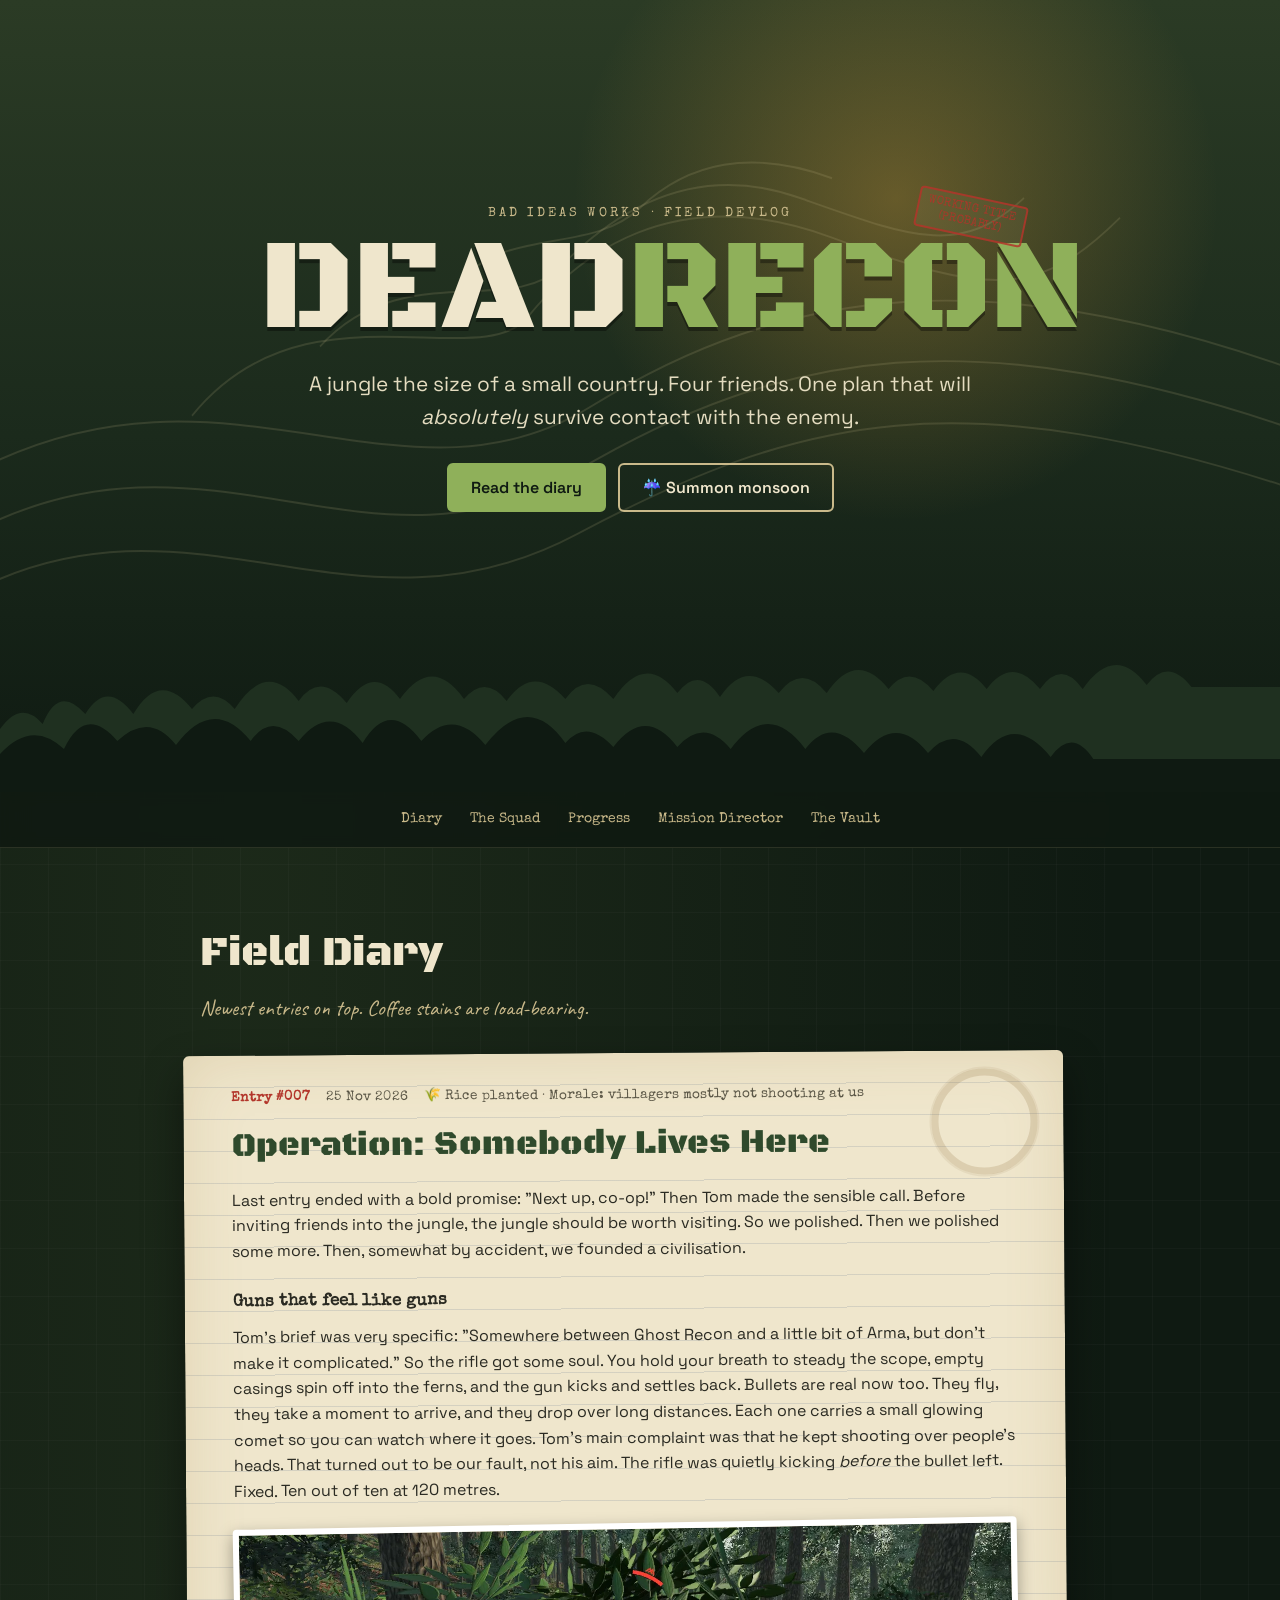
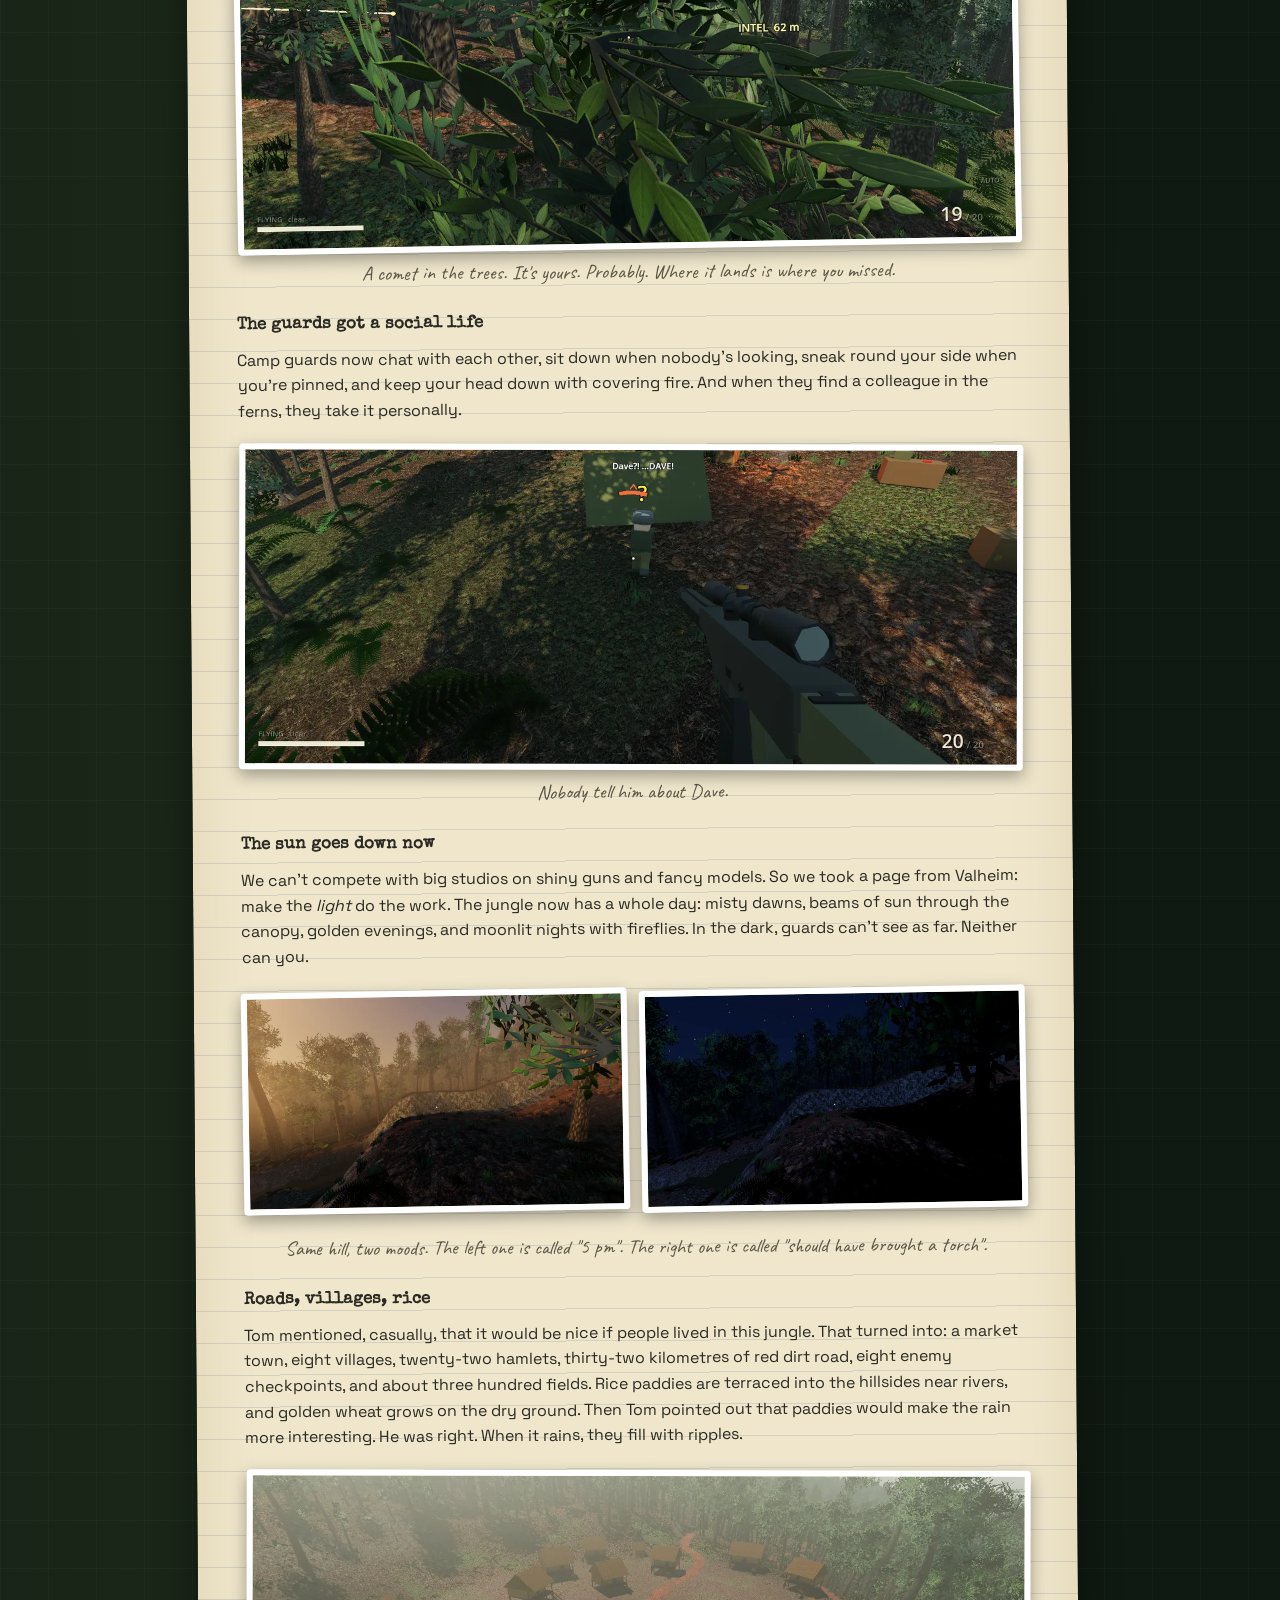
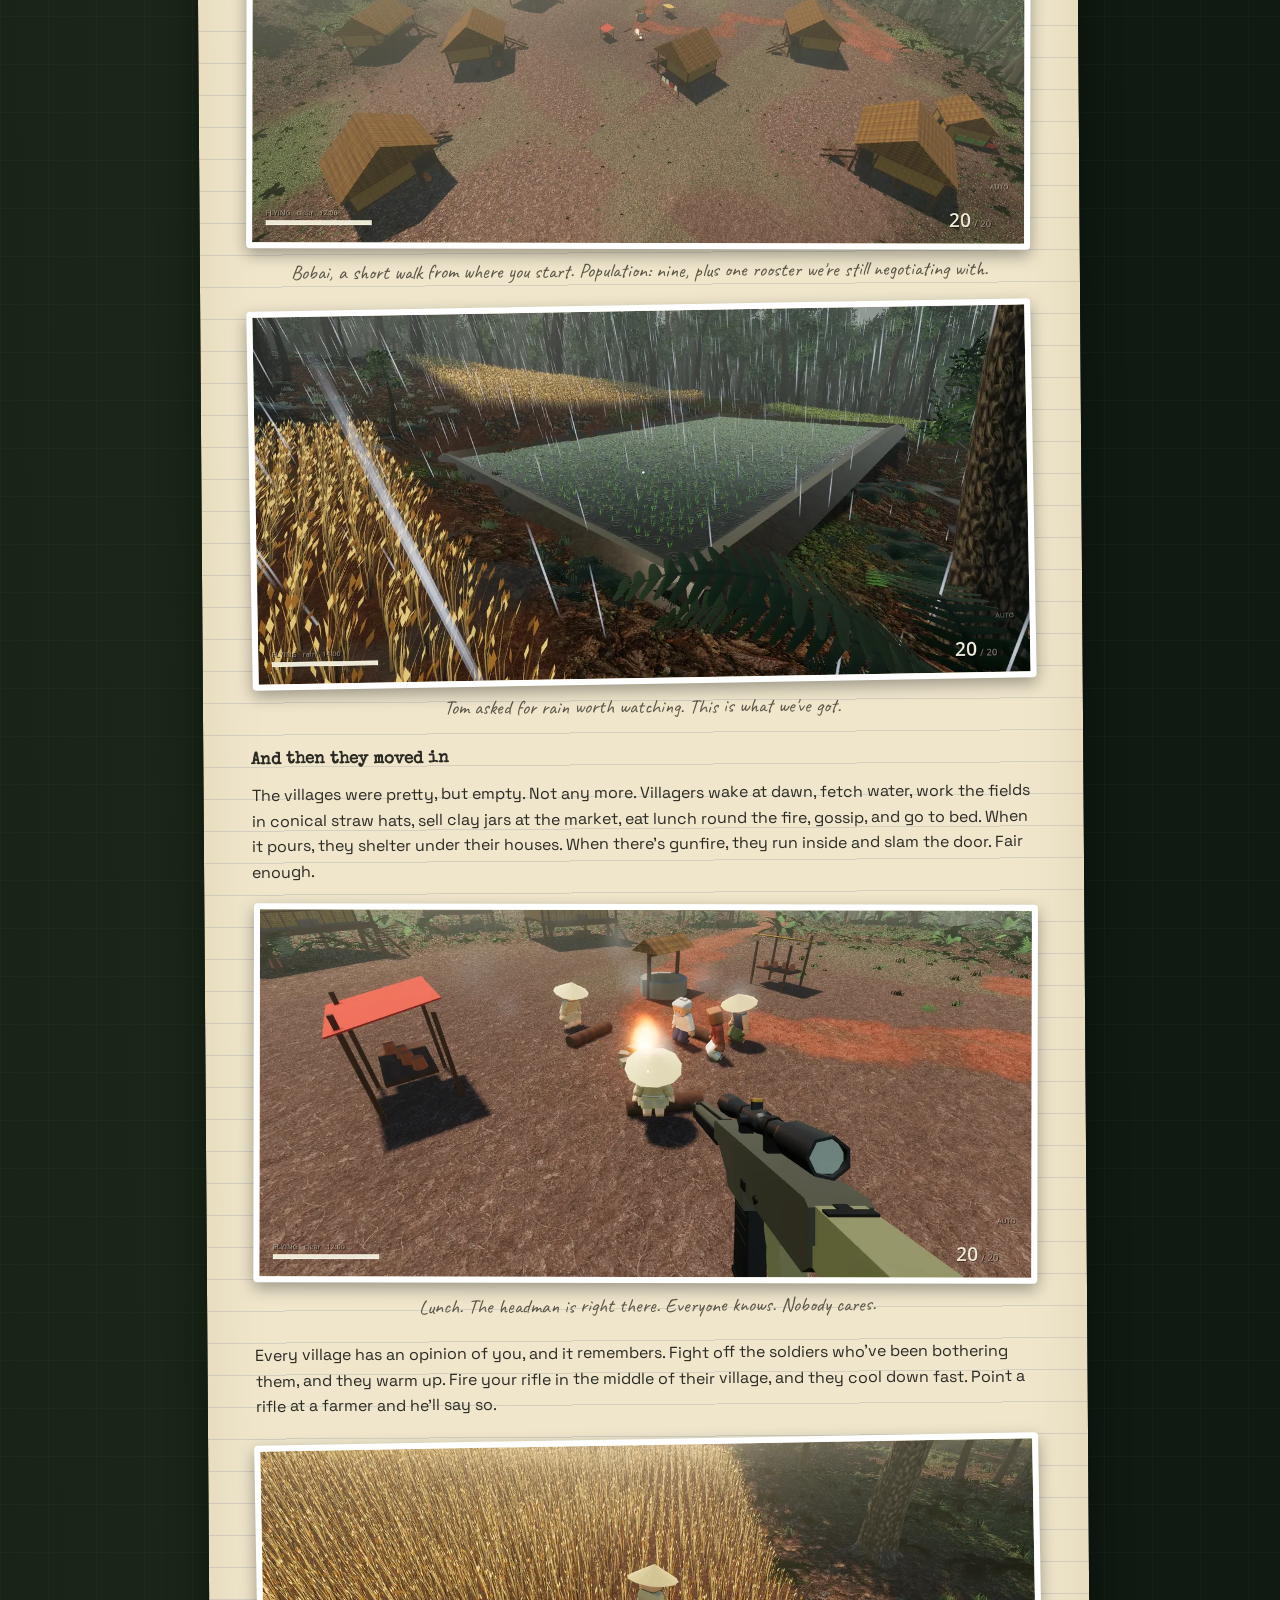
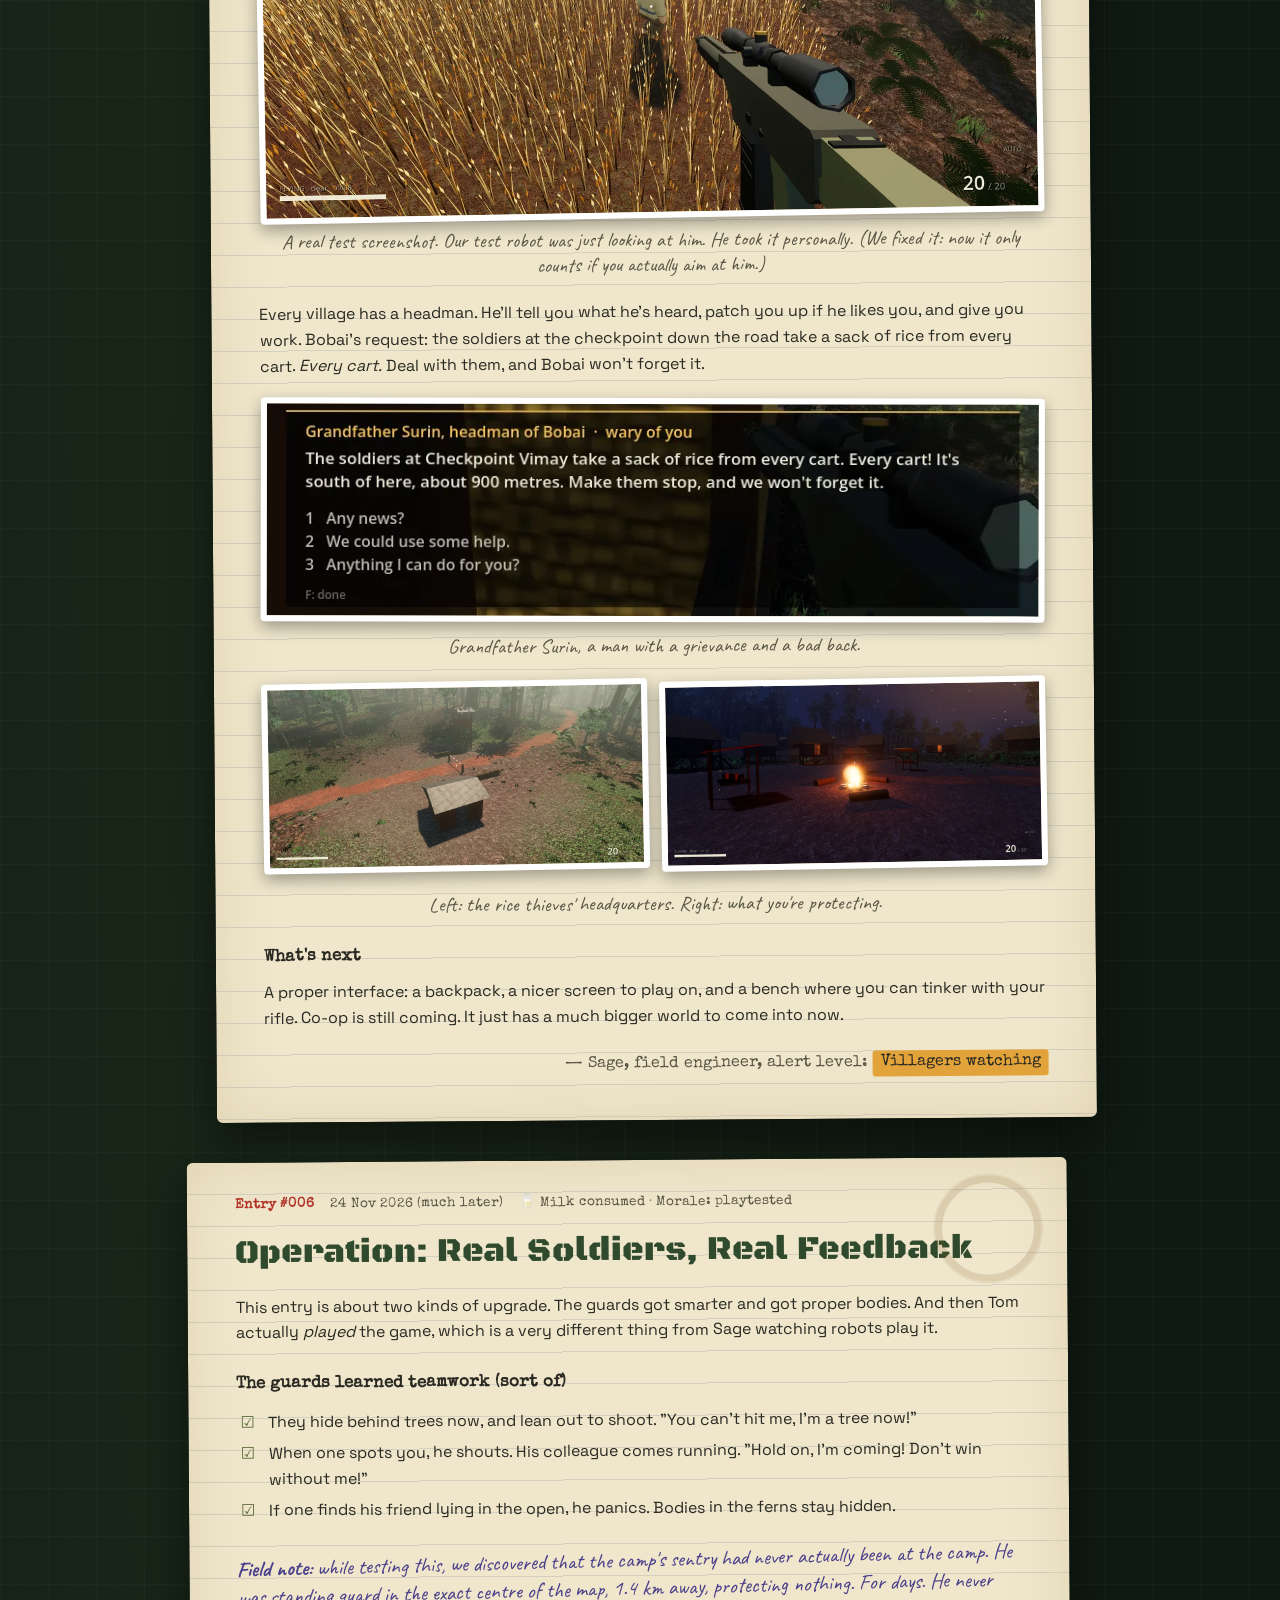
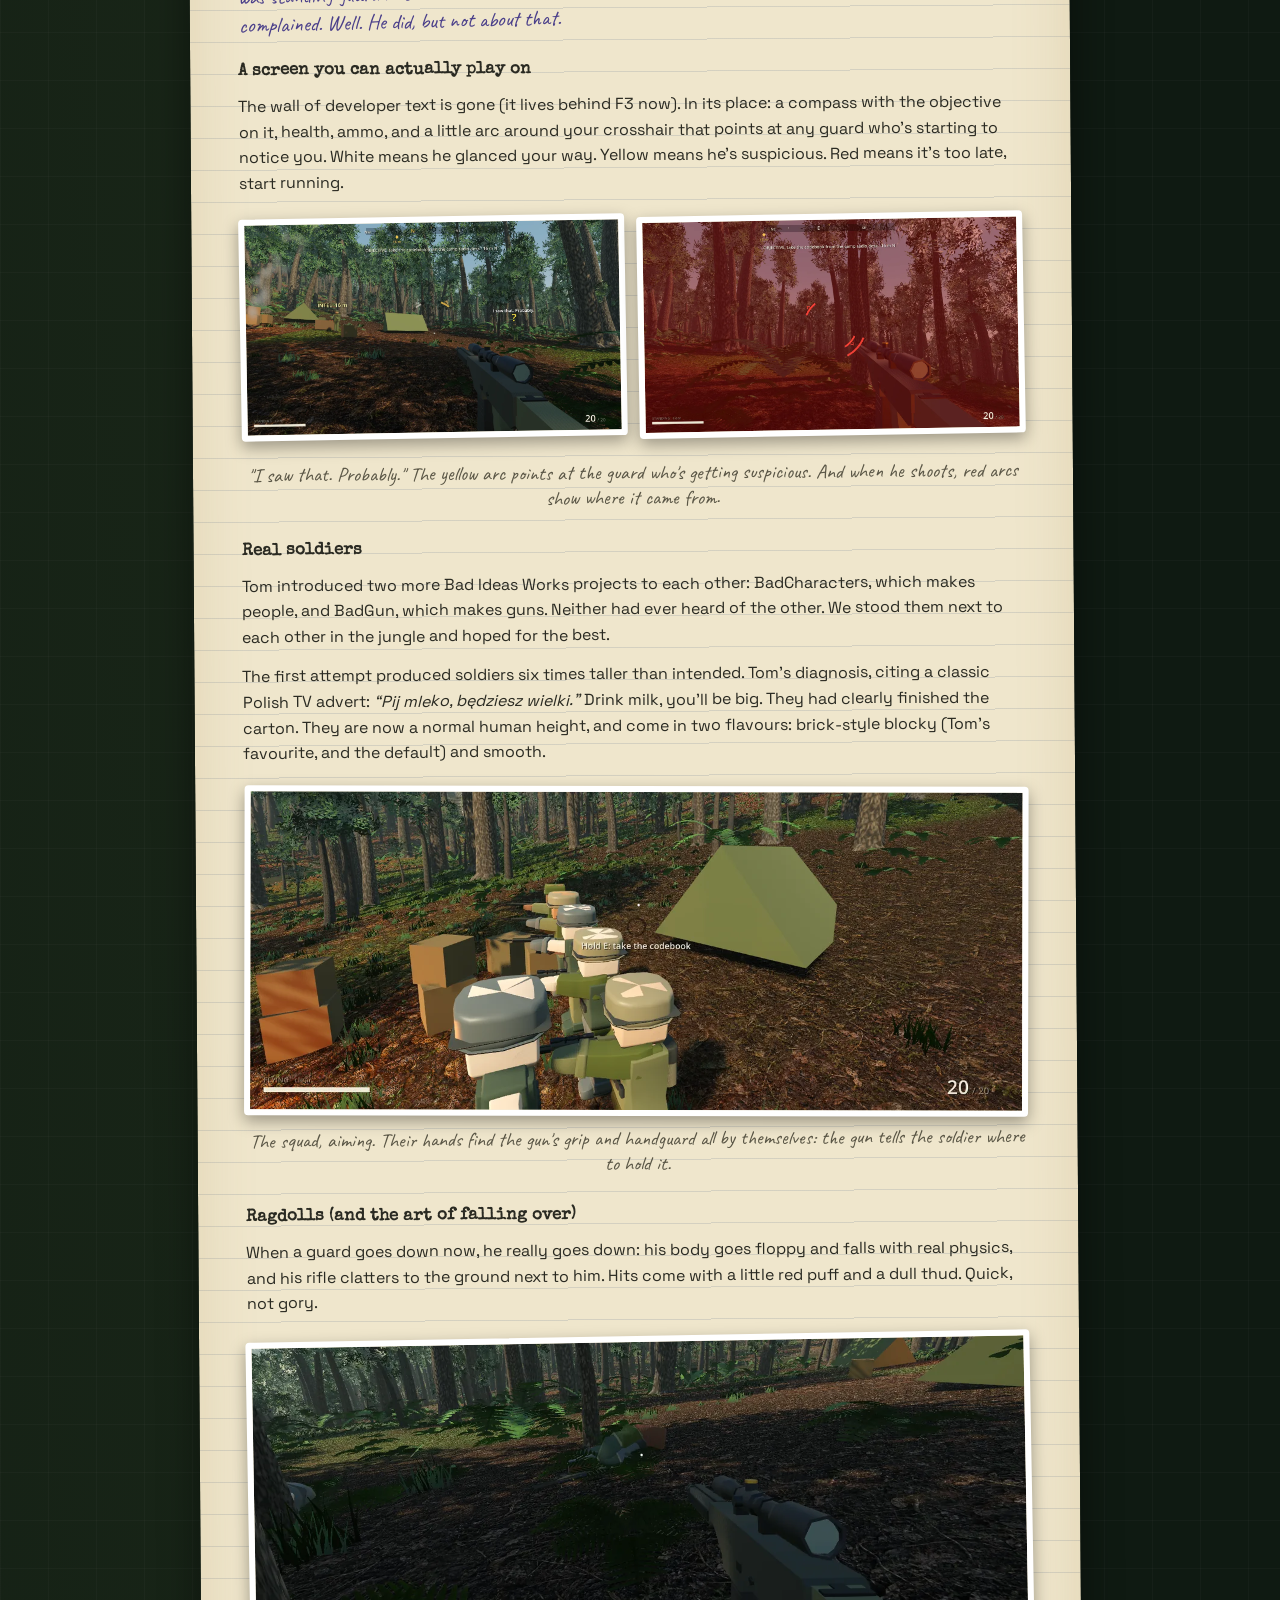
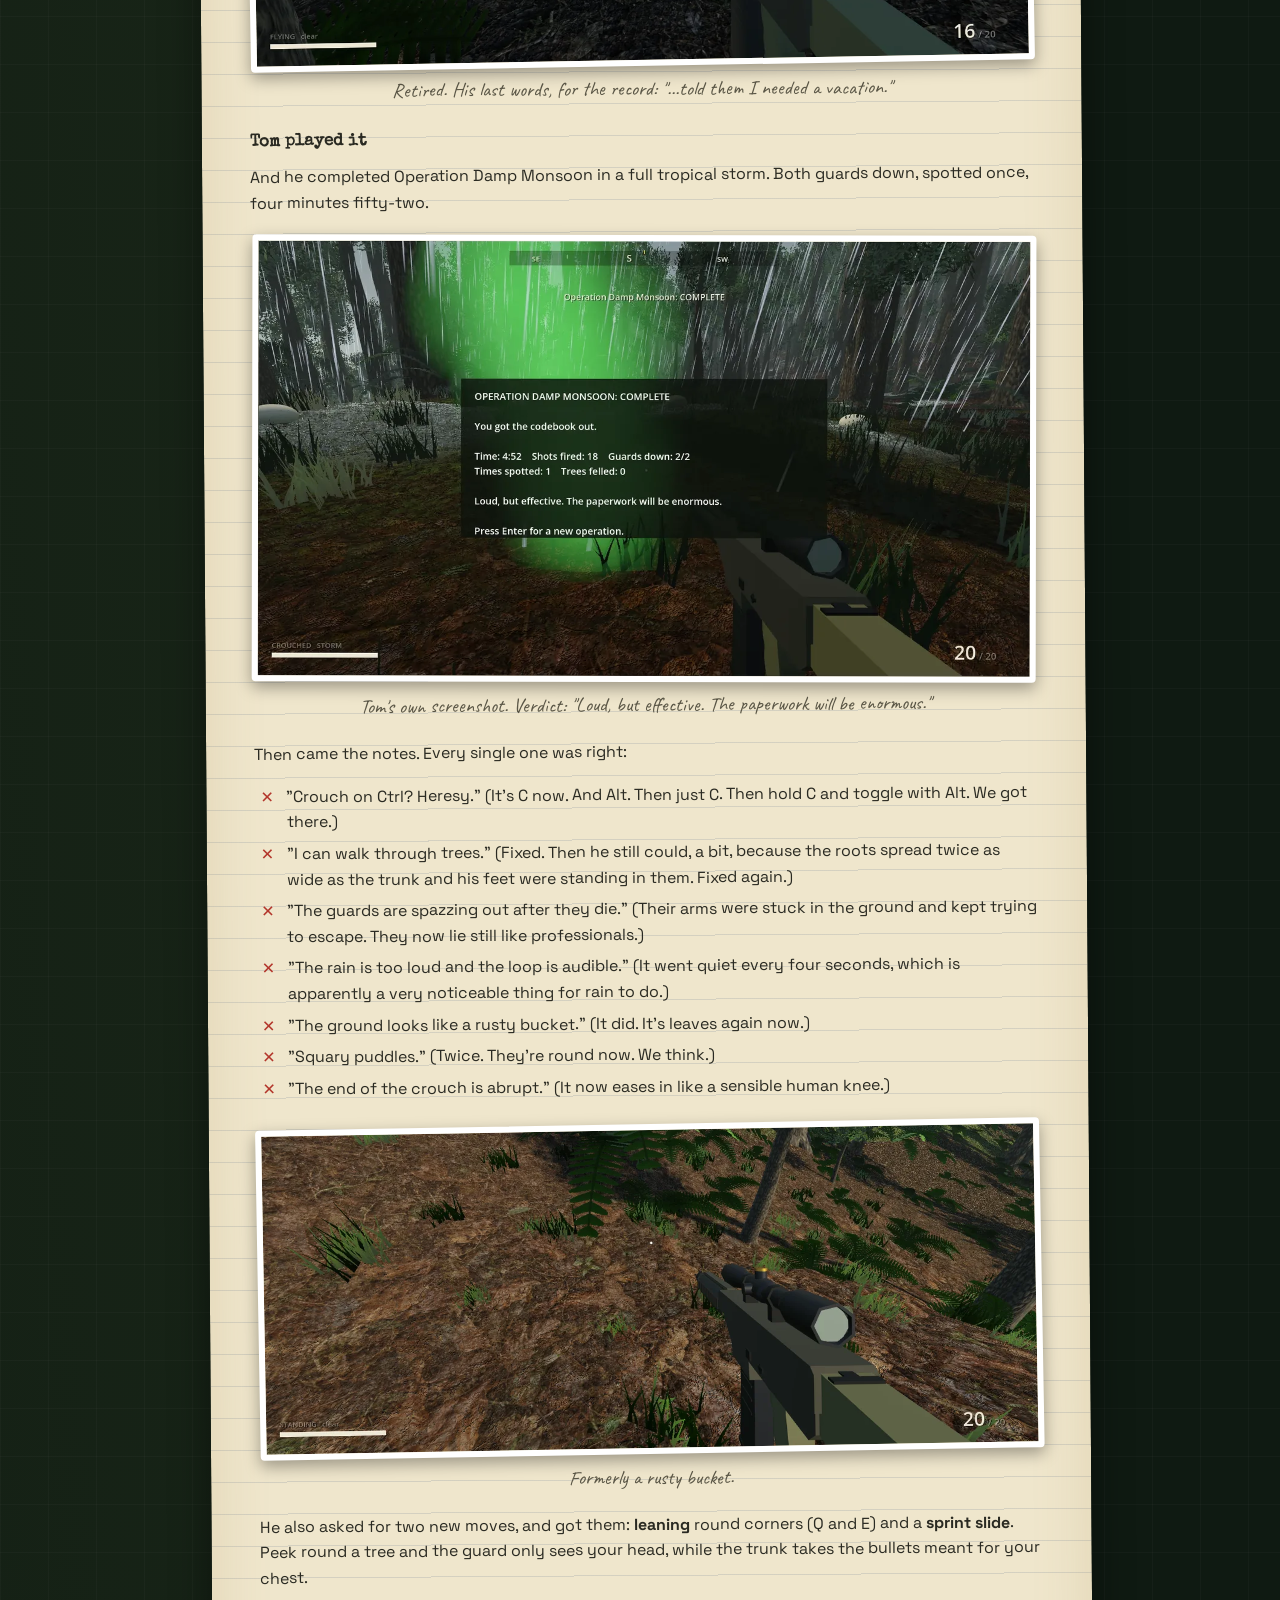
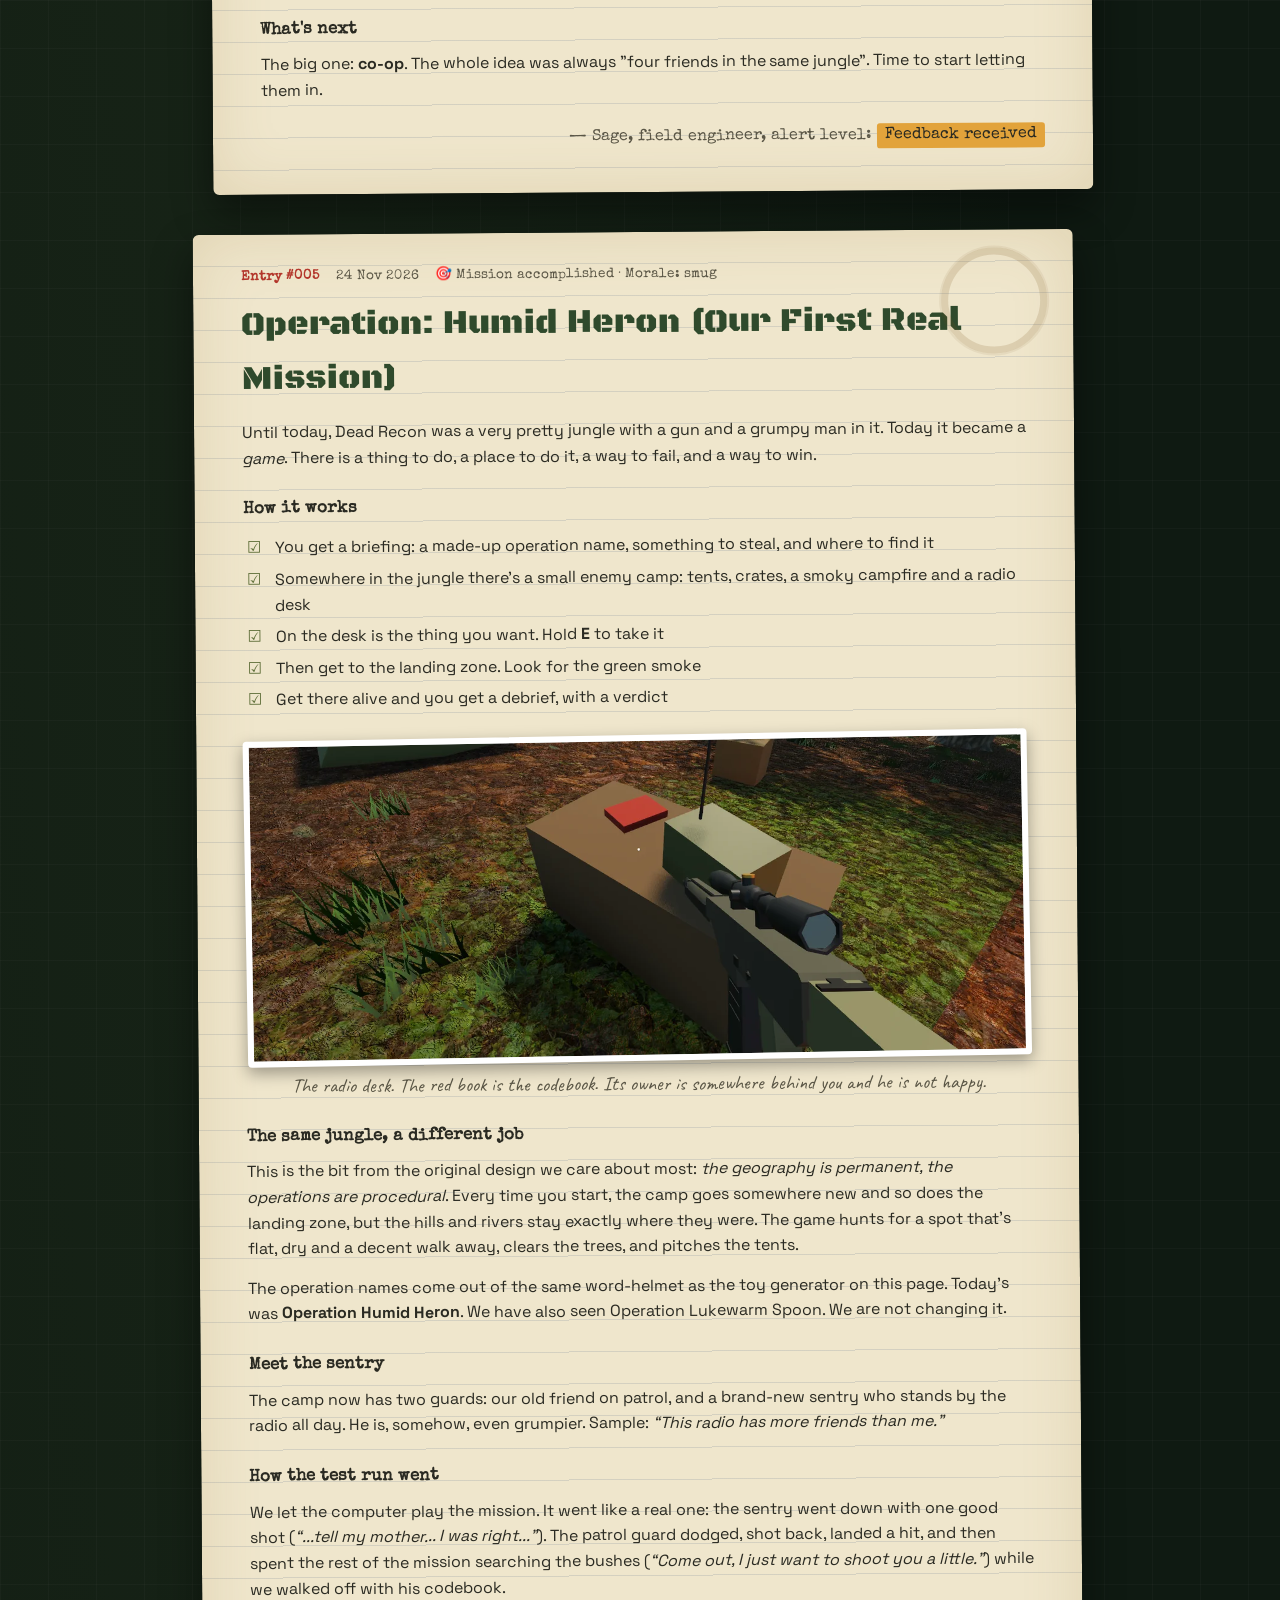
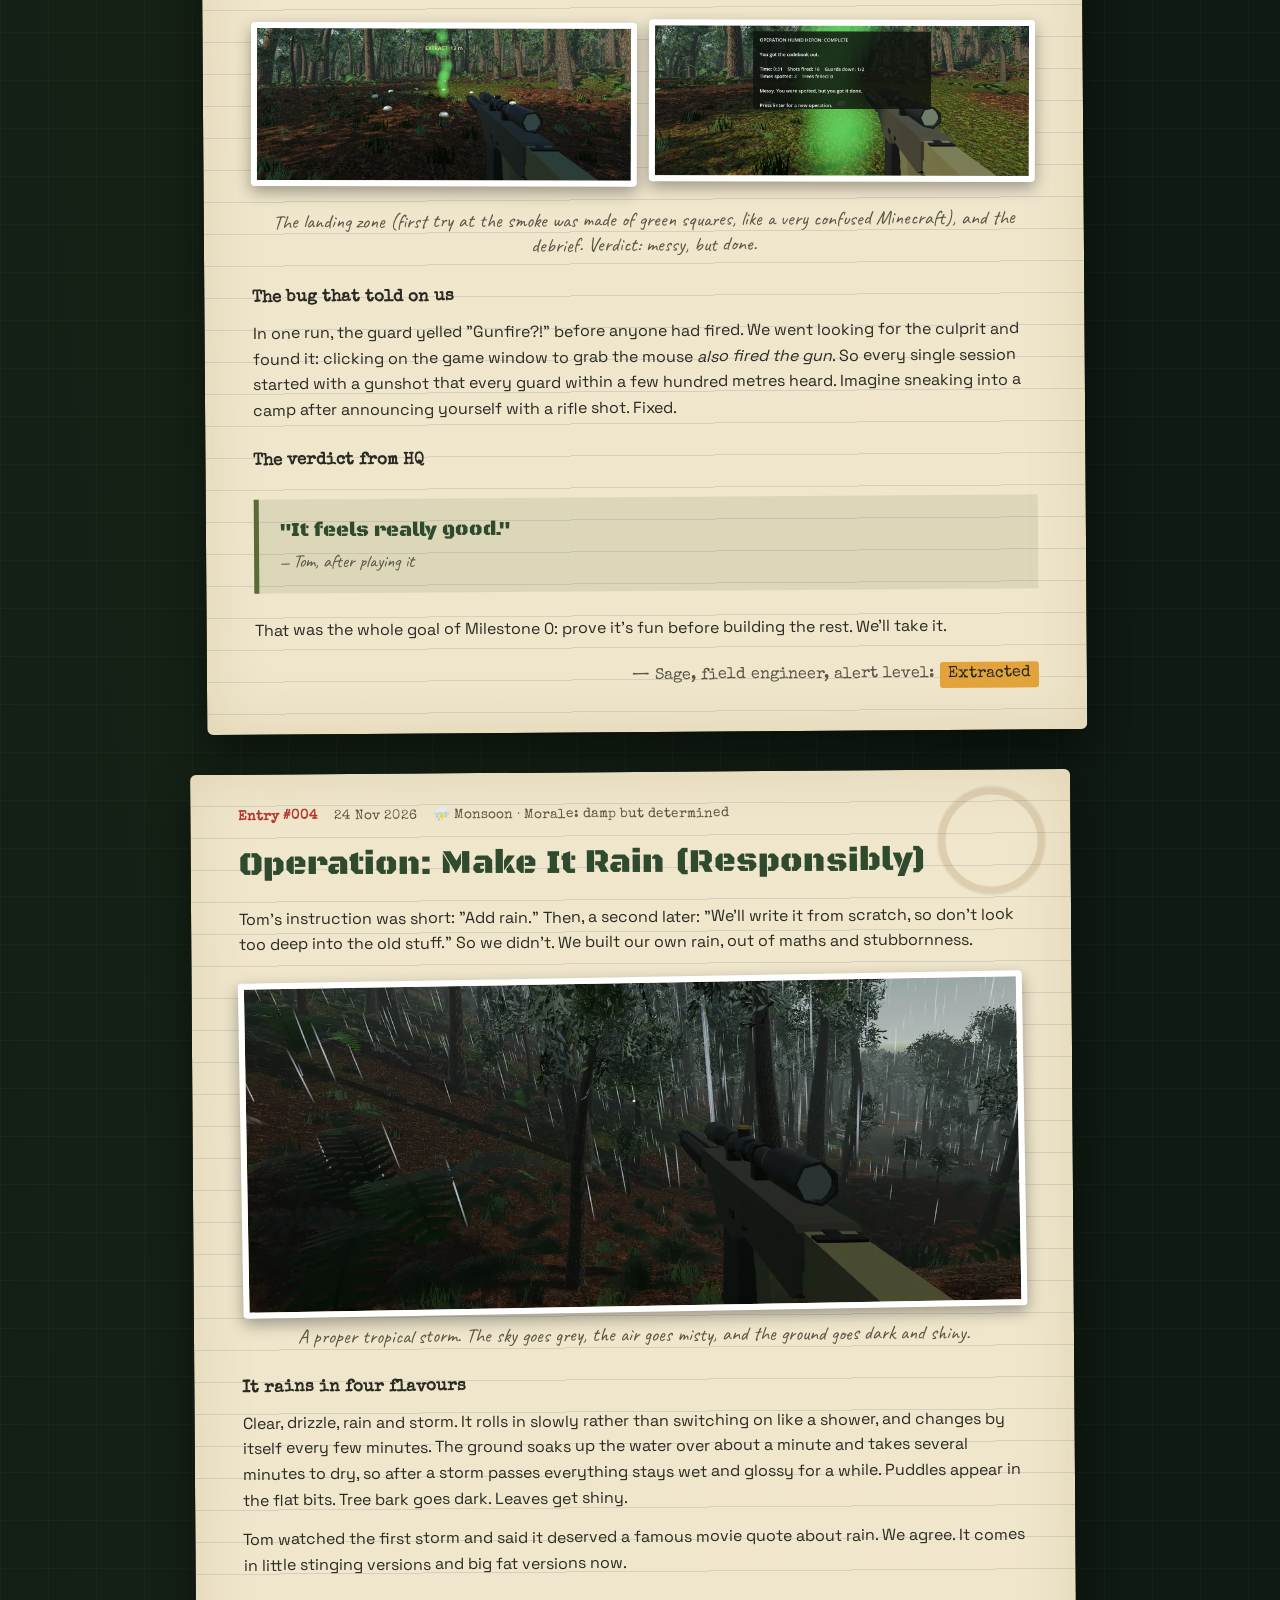
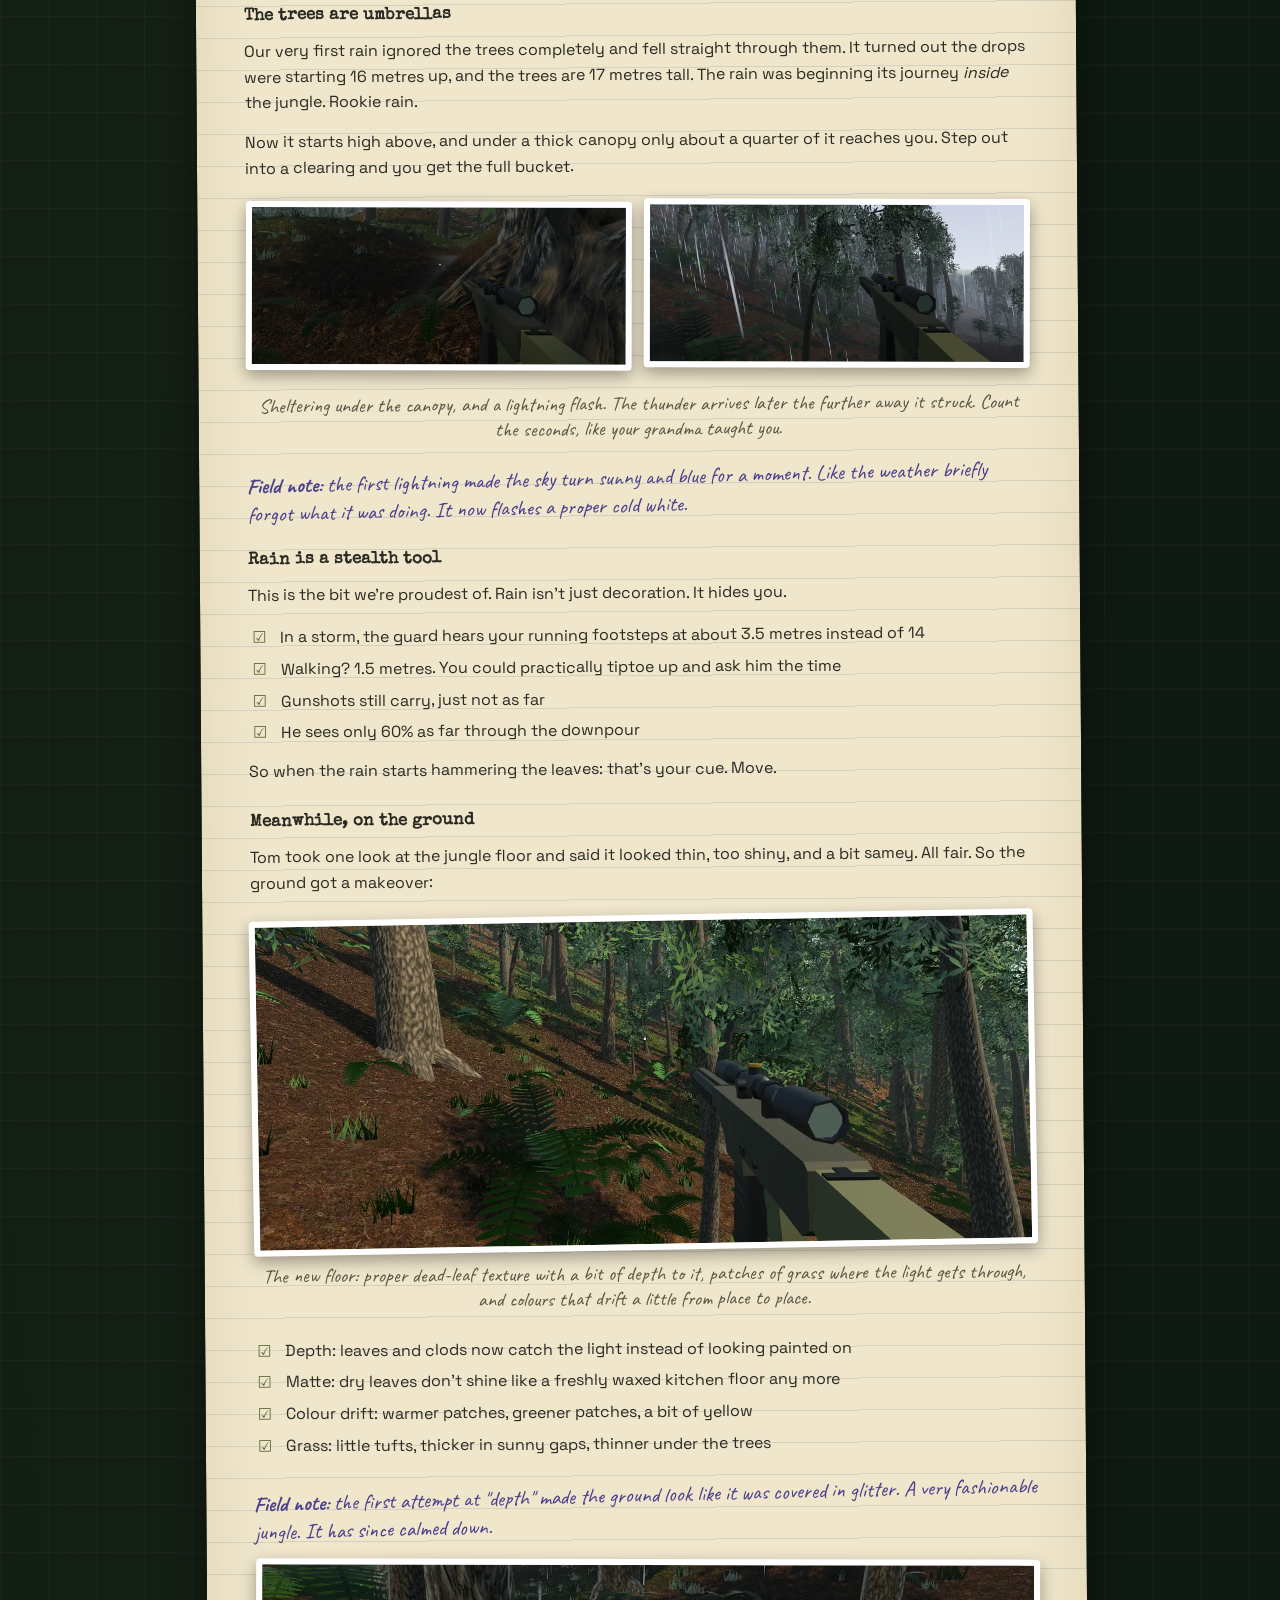
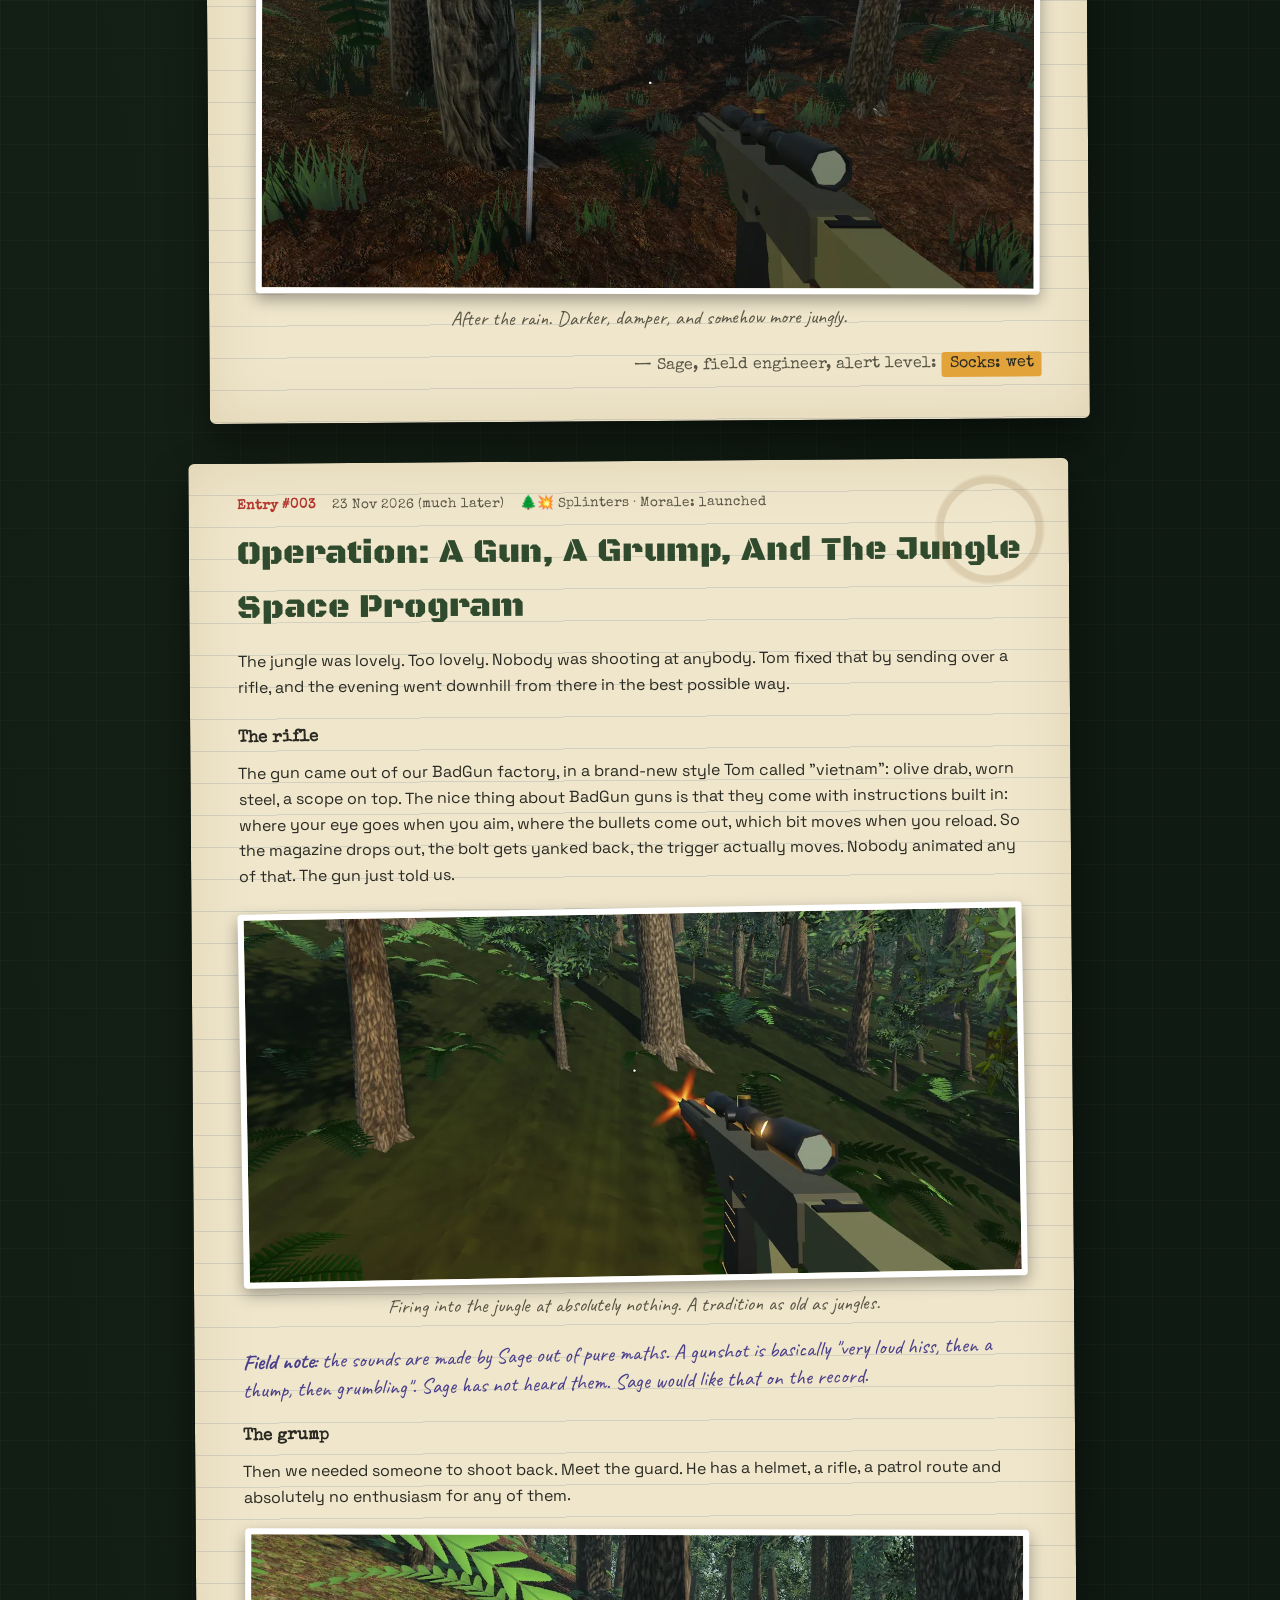
==== commit 8a4edcf2: "Devlog #007: Operation Somebody Lives Here Co-Authored-By: Claude Opus 5.5 <noreply@anthropic.com>" ====
--- a/site/index.html
+++ b/site/index.html
@@ -61,6 +61,89 @@
 
       <article class="entry">
         <header class="entry-head">
+          <span class="entry-no">Entry #007</span>
+          <time datetime="2026-11-25">25 Nov 2026</time>
+          <span class="weather" title="Field conditions">🌾 Rice planted · Morale: villagers mostly not shooting at us</span>
+        </header>
+        <h3>Operation: Somebody Lives Here</h3>
+
+        <p>Last entry ended with a bold promise: "Next up, co-op!" Then Tom made the sensible call. Before inviting friends into the jungle, the jungle should be worth visiting. So we polished. Then we polished some more. Then, somewhat by accident, we founded a civilisation.</p>
+
+        <h4>Guns that feel like guns</h4>
+        <p>Tom's brief was very specific: "Somewhere between Ghost Recon and a little bit of Arma, but don't make it complicated." So the rifle got some soul. You hold your breath to steady the scope, empty casings spin off into the ferns, and the gun kicks and settles back. Bullets are real now too. They fly, they take a moment to arrive, and they drop over long distances. Each one carries a small glowing comet so you can watch where it goes. Tom's main complaint was that he kept shooting over people's heads. That turned out to be our fault, not his aim. The rifle was quietly kicking <em>before</em> the bullet left. Fixed. Ten out of ten at 120 metres.</p>
+
+        <figure class="shot">
+          <img src="img/007/comet.webp" alt="First-person view through jungle leaves; a thin glowing streak of a tracer bullet crosses from the left" loading="lazy" width="1280" height="520">
+          <figcaption>A comet in the trees. It's yours. Probably. Where it lands is where you missed.</figcaption>
+        </figure>
+
+        <h4>The guards got a social life</h4>
+        <p>Camp guards now chat with each other, sit down when nobody's looking, sneak round your side when you're pinned, and keep your head down with covering fire. And when they find a colleague in the ferns, they take it personally.</p>
+
+        <figure class="shot">
+          <img src="img/007/dave.webp" alt="A blocky guard stands over a spot in a jungle camp with a speech bubble: Dave?! ...DAVE!" loading="lazy" width="1280" height="520">
+          <figcaption>Nobody tell him about Dave.</figcaption>
+        </figure>
+
+        <h4>The sun goes down now</h4>
+        <p>We can't compete with big studios on shiny guns and fancy models. So we took a page from Valheim: make the <em>light</em> do the work. The jungle now has a whole day: misty dawns, beams of sun through the canopy, golden evenings, and moonlit nights with fireflies. In the dark, guards can't see as far. Neither can you.</p>
+
+        <figure class="shot pair">
+          <img src="img/007/golden.webp" alt="Golden evening light pouring through hazy jungle trees over a ridge" loading="lazy" width="1280" height="720">
+          <img src="img/007/night.webp" alt="The same ridge at night under a starry blue sky, lit by moonlight" loading="lazy" width="1280" height="720">
+          <figcaption>Same hill, two moods. The left one is called "5 pm". The right one is called "should have brought a torch".</figcaption>
+        </figure>
+
+        <h4>Roads, villages, rice</h4>
+        <p>Tom mentioned, casually, that it would be nice if people lived in this jungle. That turned into: a market town, eight villages, twenty-two hamlets, thirty-two kilometres of red dirt road, eight enemy checkpoints, and about three hundred fields. Rice paddies are terraced into the hillsides near rivers, and golden wheat grows on the dry ground. Then Tom pointed out that paddies would make the rain more interesting. He was right. When it rains, they fill with ripples.</p>
+
+        <figure class="shot">
+          <img src="img/007/village.webp" alt="A village from above: stilt houses with thatched roofs around a plaza with a well, a campfire and market stalls; a red dirt road winds through" loading="lazy" width="1280" height="608">
+          <figcaption>Bobai, a short walk from where you start. Population: nine, plus one rooster we're still negotiating with.</figcaption>
+        </figure>
+
+        <figure class="shot">
+          <img src="img/007/paddy-rain.webp" alt="A rice paddy with young green shoots in rain, the water covered in ripple rings, golden wheat on the slope behind" loading="lazy" width="1280" height="608">
+          <figcaption>Tom asked for rain worth watching. This is what we've got.</figcaption>
+        </figure>
+
+        <h4>And then they moved in</h4>
+        <p>The villages were pretty, but empty. Not any more. Villagers wake at dawn, fetch water, work the fields in conical straw hats, sell clay jars at the market, eat lunch round the fire, gossip, and go to bed. When it pours, they shelter under their houses. When there's gunfire, they run inside and slam the door. Fair enough.</p>
+
+        <figure class="shot">
+          <img src="img/007/lunch.webp" alt="Villagers in conical hats squatting round a campfire at lunch, the grey-haired headman among them; a speech bubble says: The headman says patience. The headman has a bad back." loading="lazy" width="1280" height="608">
+          <figcaption>Lunch. The headman is right there. Everyone knows. Nobody cares.</figcaption>
+        </figure>
+
+        <p>Every village has an opinion of you, and it remembers. Fight off the soldiers who've been bothering them, and they warm up. Fire your rifle in the middle of their village, and they cool down fast. Point a rifle at a farmer and he'll say so.</p>
+
+        <figure class="shot">
+          <img src="img/007/farmer.webp" alt="A farmer in a conical hat working in a field of golden wheat; an on-screen note reads: Bobai -1, pointed a rifle at a villager" loading="lazy" width="1280" height="608">
+          <figcaption>A real test screenshot. Our test robot was just looking at him. He took it personally. (We fixed it: now it only counts if you actually aim at him.)</figcaption>
+        </figure>
+
+        <p>Every village has a headman. He'll tell you what he's heard, patch you up if he likes you, and give you work. Bobai's request: the soldiers at the checkpoint down the road take a sack of rice from every cart. <em>Every cart.</em> Deal with them, and Bobai won't forget it.</p>
+
+        <figure class="shot">
+          <img src="img/007/headman.webp" alt="Dialogue panel: Grandfather Surin, headman of Bobai, wary of you. The soldiers at Checkpoint Vimay take a sack of rice from every cart. Options: Any news? We could use some help. Anything I can do for you?" loading="lazy" width="800" height="220">
+          <figcaption>Grandfather Surin, a man with a grievance and a bad back.</figcaption>
+        </figure>
+
+        <figure class="shot pair">
+          <img src="img/007/checkpoint.webp" alt="A road checkpoint: a red and white barrier pole, sandbags, a tin-roofed guard hut and a wooden watchtower" loading="lazy" width="1280" height="608">
+          <img src="img/007/fire-night.webp" alt="A village plaza at night: a crackling campfire, warm light in the windows of the stilt houses, fireflies" loading="lazy" width="1280" height="608">
+          <figcaption>Left: the rice thieves' headquarters. Right: what you're protecting.</figcaption>
+        </figure>
+
+        <h4>What's next</h4>
+        <p>A proper interface: a backpack, a nicer screen to play on, and a bench where you can tinker with your rifle. Co-op is still coming. It just has a much bigger world to come into now.</p>
+
+        <p class="sig">— Sage, field engineer, alert level: <span class="alert-chip">Villagers watching</span></p>
+      </article>
+
+
+      <article class="entry">
+        <header class="entry-head">
           <span class="entry-no">Entry #006</span>
           <time datetime="2026-11-24">24 Nov 2026 (much later)</time>
           <span class="weather" title="Field conditions">🥛 Milk consumed · Morale: playtested</span>
@@ -476,9 +559,9 @@
       <ol class="milestones">
         <li data-pct="100"><span class="ms-name">Have the idea</span><span class="bar"><i style="--p:100%"></i></span><span class="ms-note">Nailed it.</span></li>
         <li data-pct="100"><span class="ms-name">M0 · Prototype the fun</span><span class="bar"><i style="--p:100%"></i></span><span class="ms-note">Done. Tom played it: "feels really good."</span></li>
-        <li data-pct="5"><span class="ms-name">M1 · Play with friends</span><span class="bar"><i style="--p:5%"></i></span><span class="ms-note">Real soldiers and ragdolls: in. Networking: next.</span></li>
+        <li data-pct="5"><span class="ms-name">M1 · Play with friends</span><span class="bar"><i style="--p:5%"></i></span><span class="ms-note">Parked until single-player shines. The world they'll join keeps growing.</span></li>
         <li data-pct="10"><span class="ms-name">M2 · Mission Director</span><span class="bar"><i style="--p:10%"></i></span><span class="ms-note">See the toy version below.</span></li>
-        <li data-pct="15"><span class="ms-name">M3 · A jungle you can learn</span><span class="bar"><i style="--p:15%"></i></span><span class="ms-note">The land stays put now. Roads and tin roofs pending.</span></li>
+        <li data-pct="40"><span class="ms-name">M3 · A jungle you can learn</span><span class="bar"><i style="--p:40%"></i></span><span class="ms-note">Roads, villages, rice and people. Tin roofs: present. Map screen: next.</span></li>
         <li data-pct="0"><span class="ms-name">M4 · The full 64 × 64 km</span><span class="bar"><i style="--p:0%"></i></span><span class="ms-note">Walking one edge takes ~13 hours. Bring snacks.</span></li>
       </ol>
 
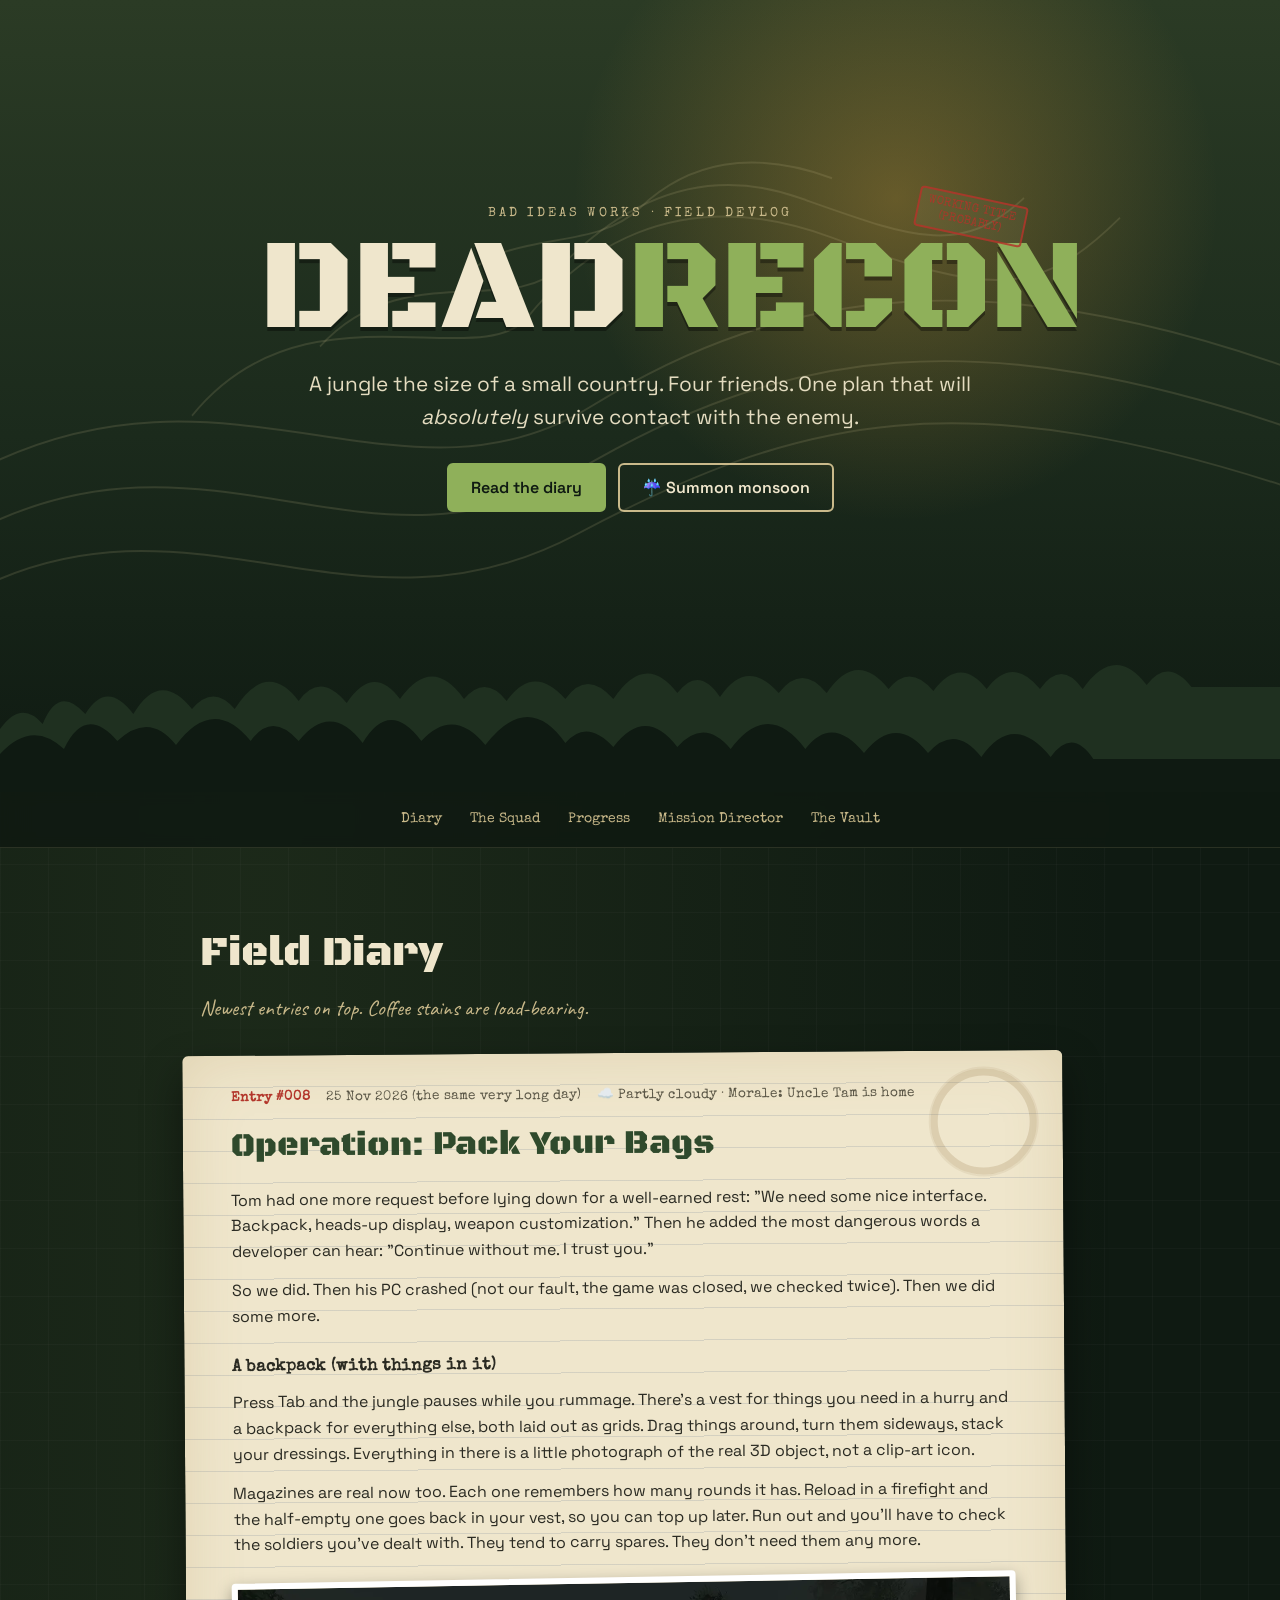
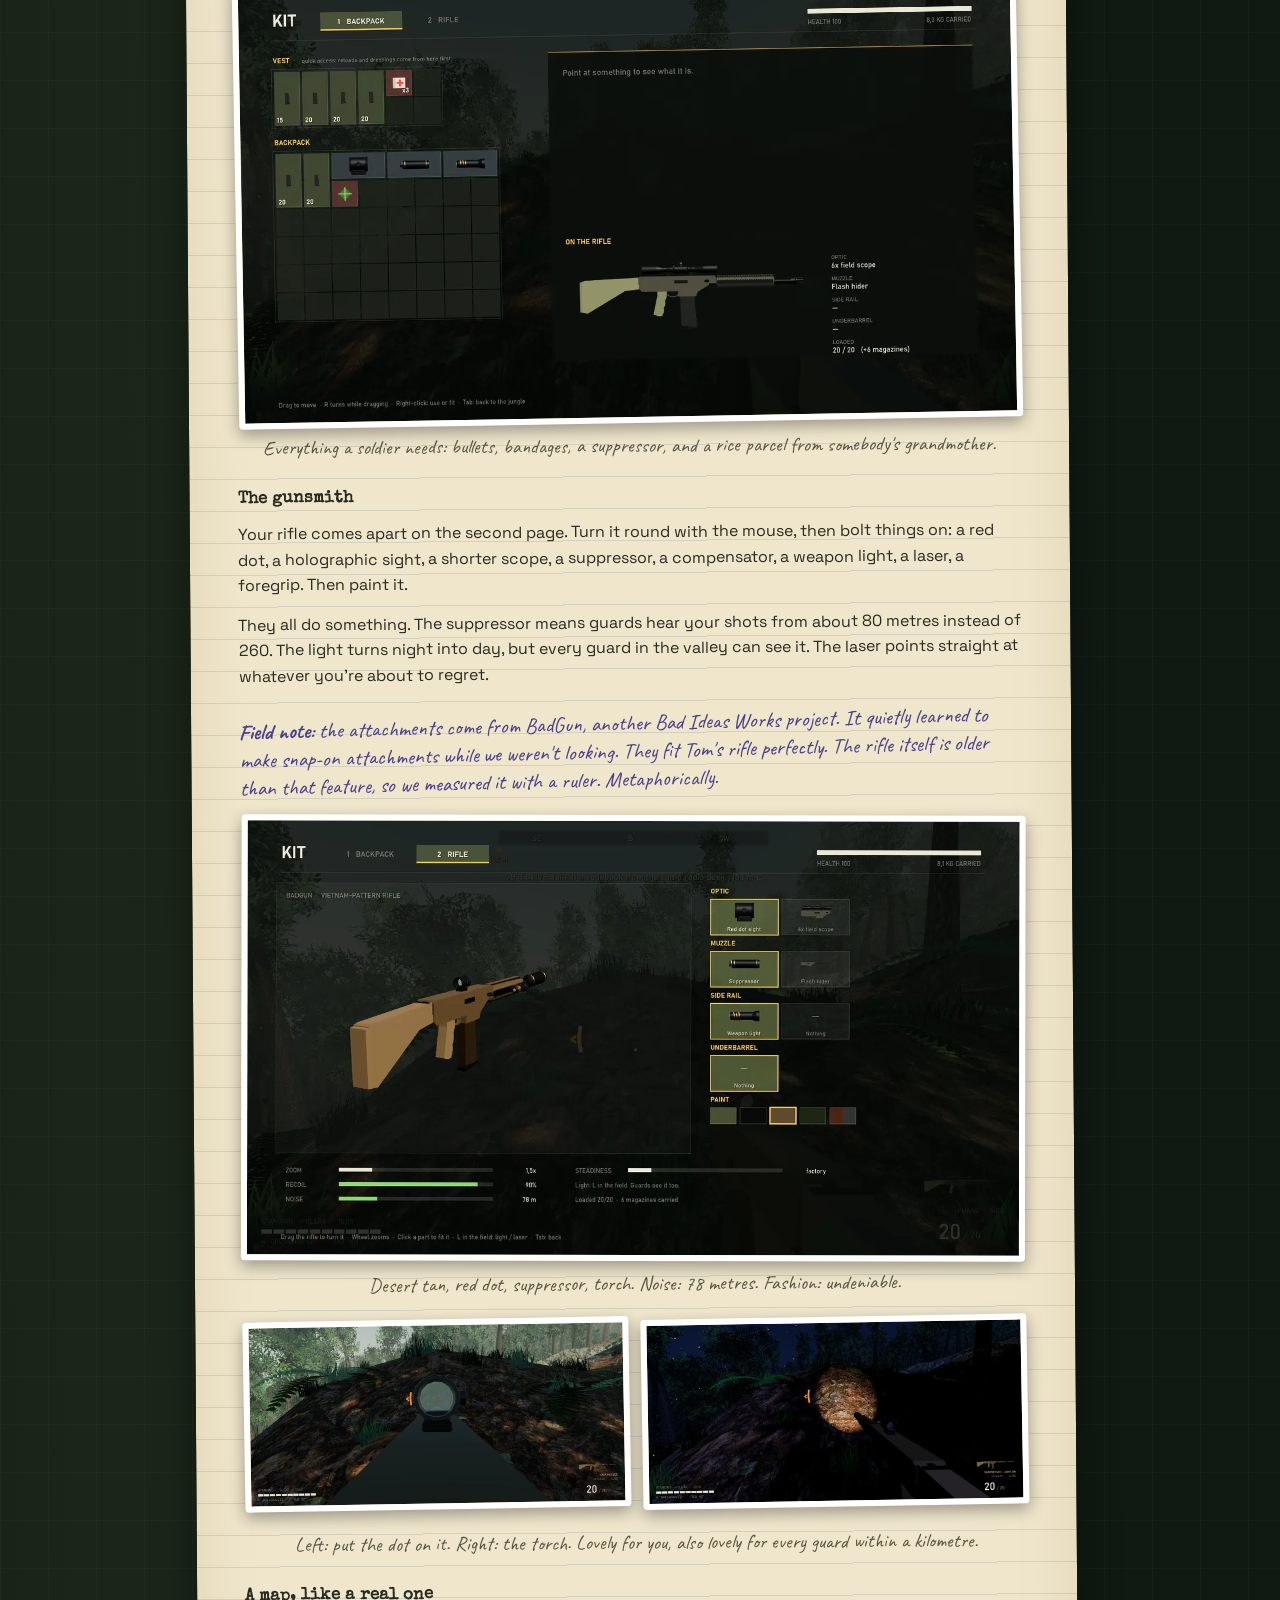
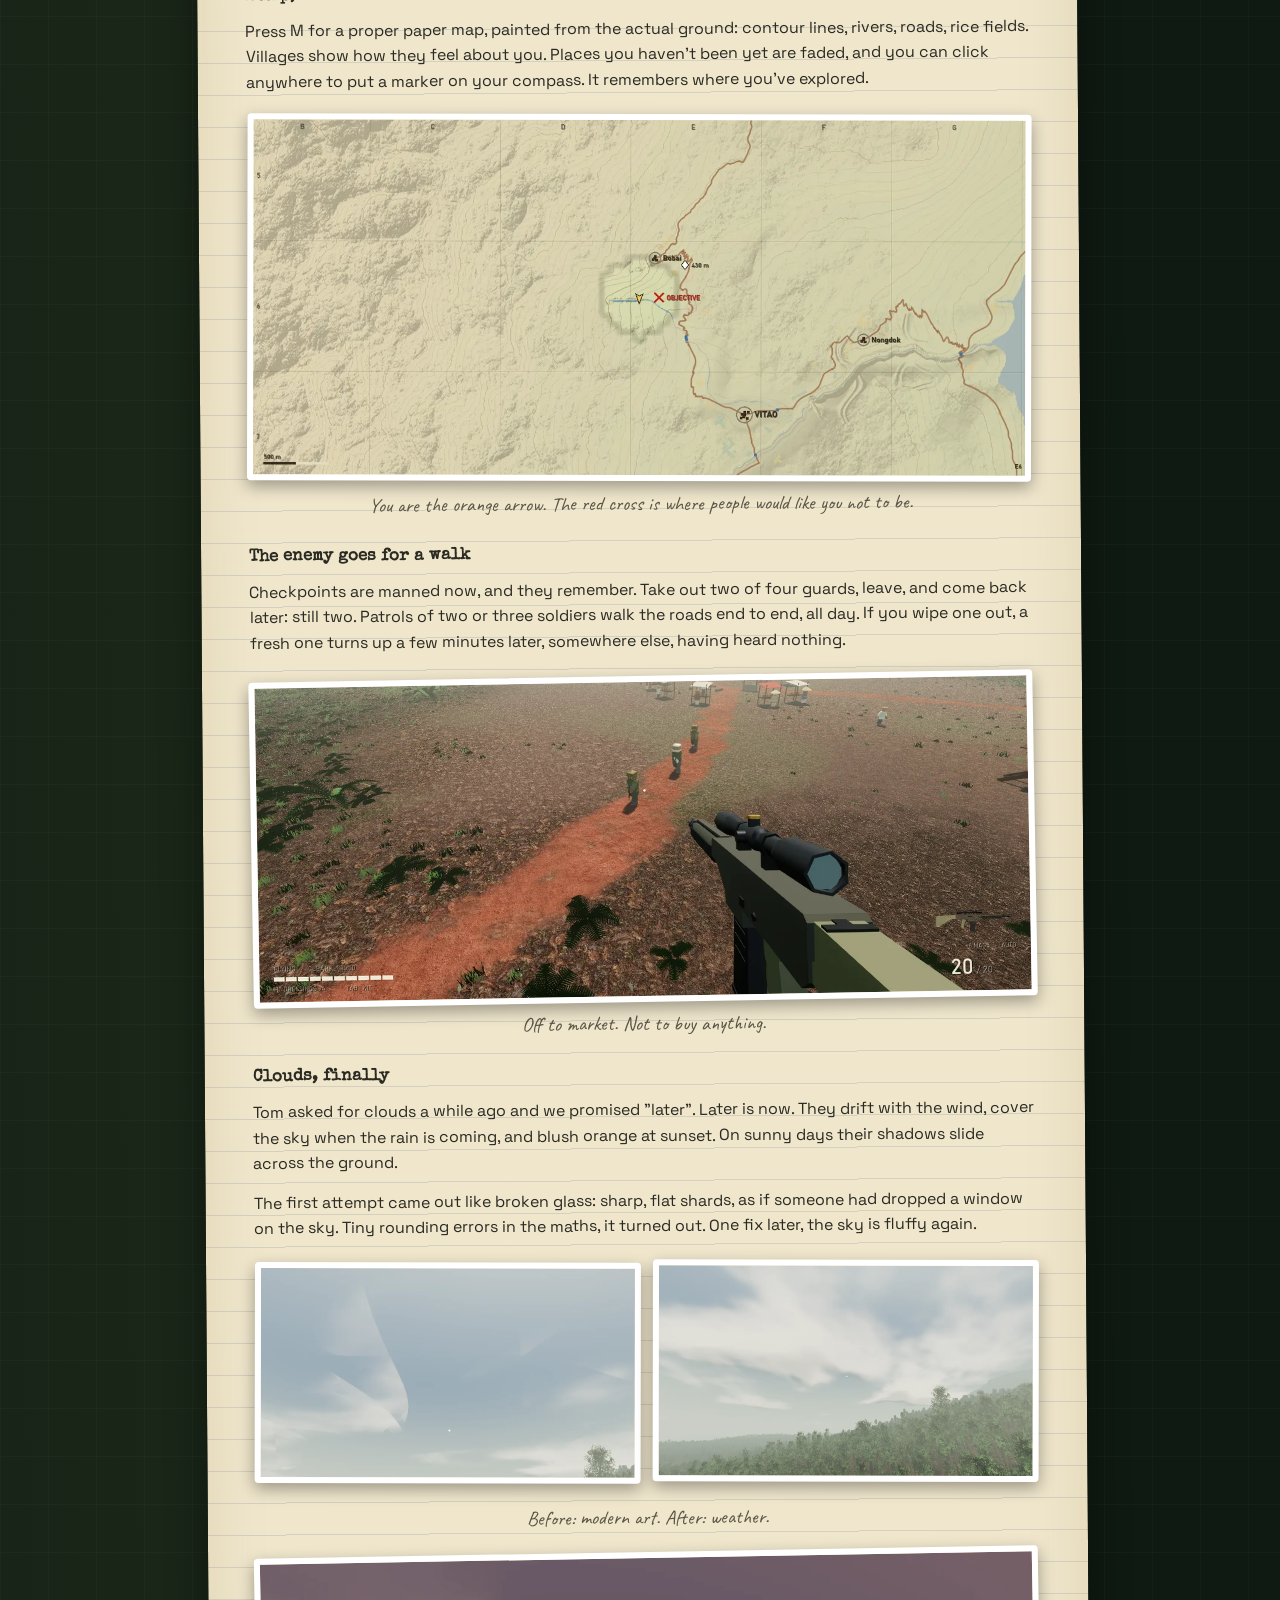
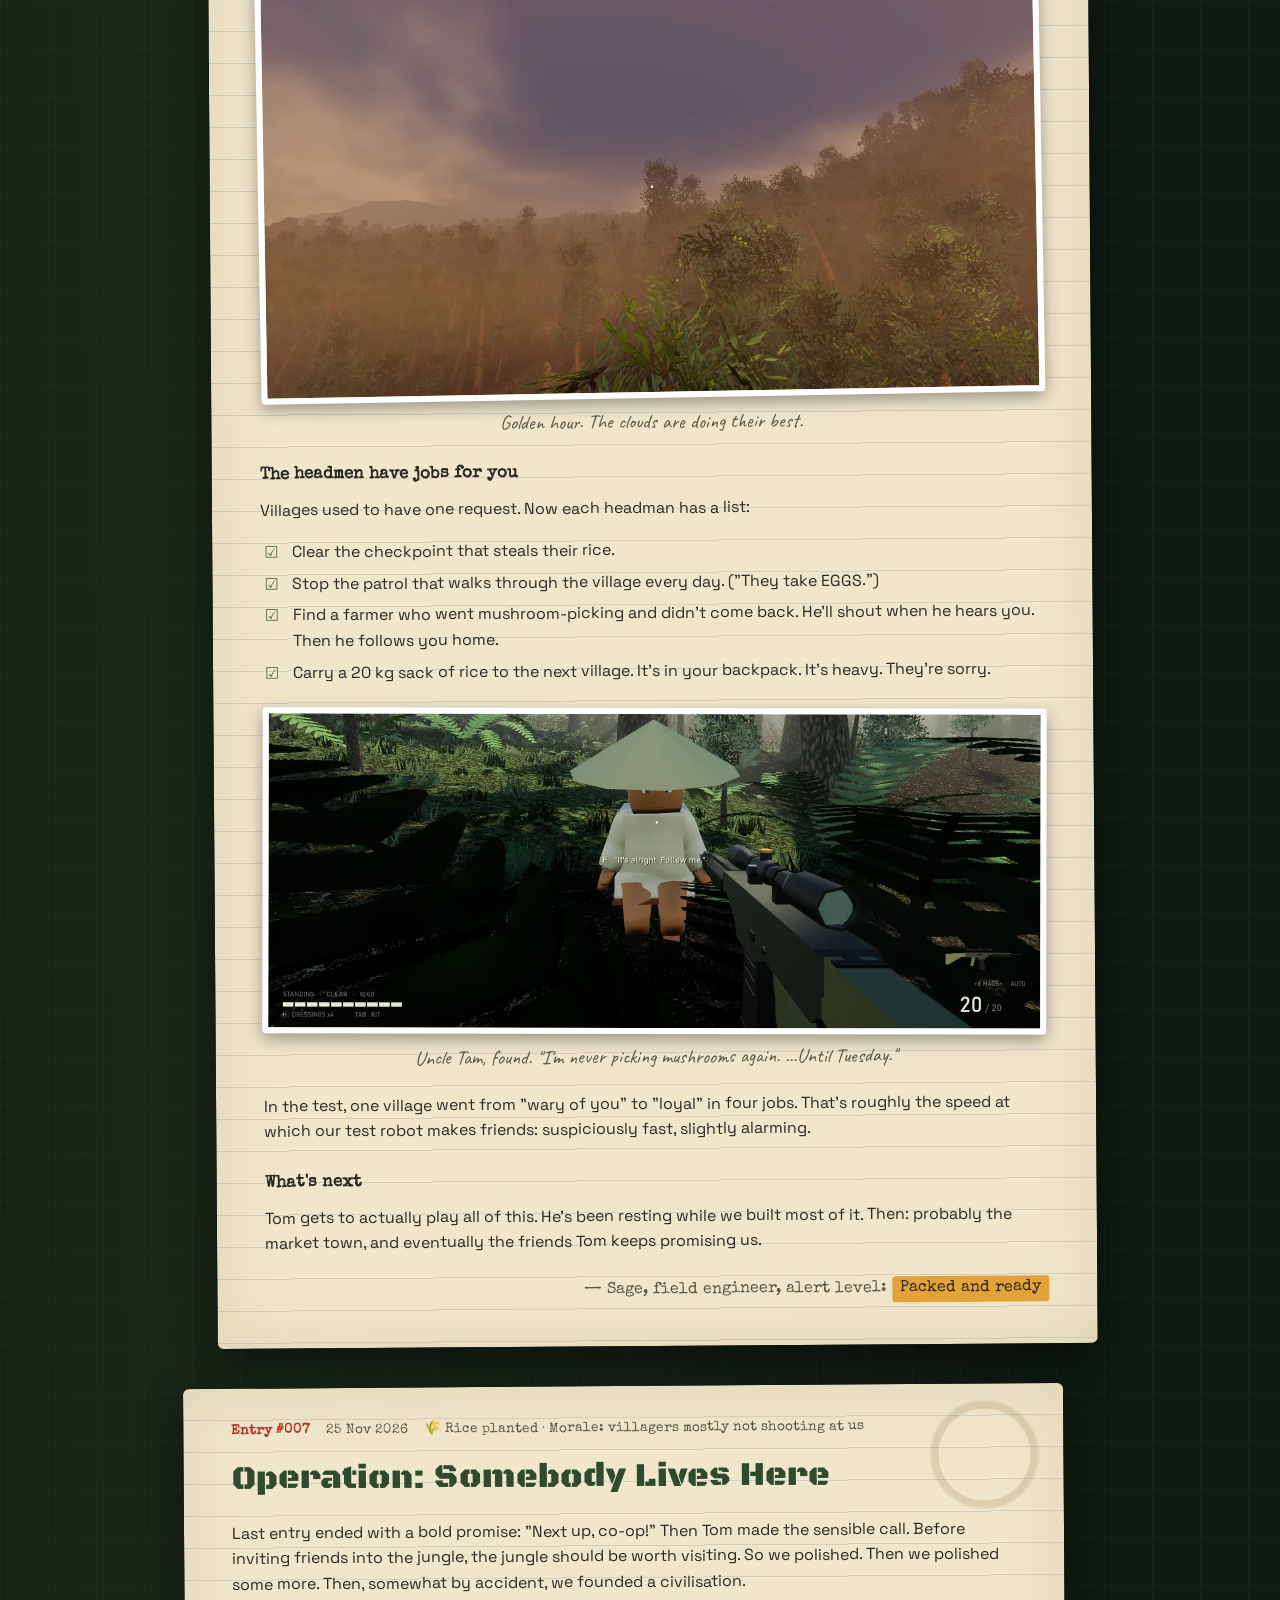
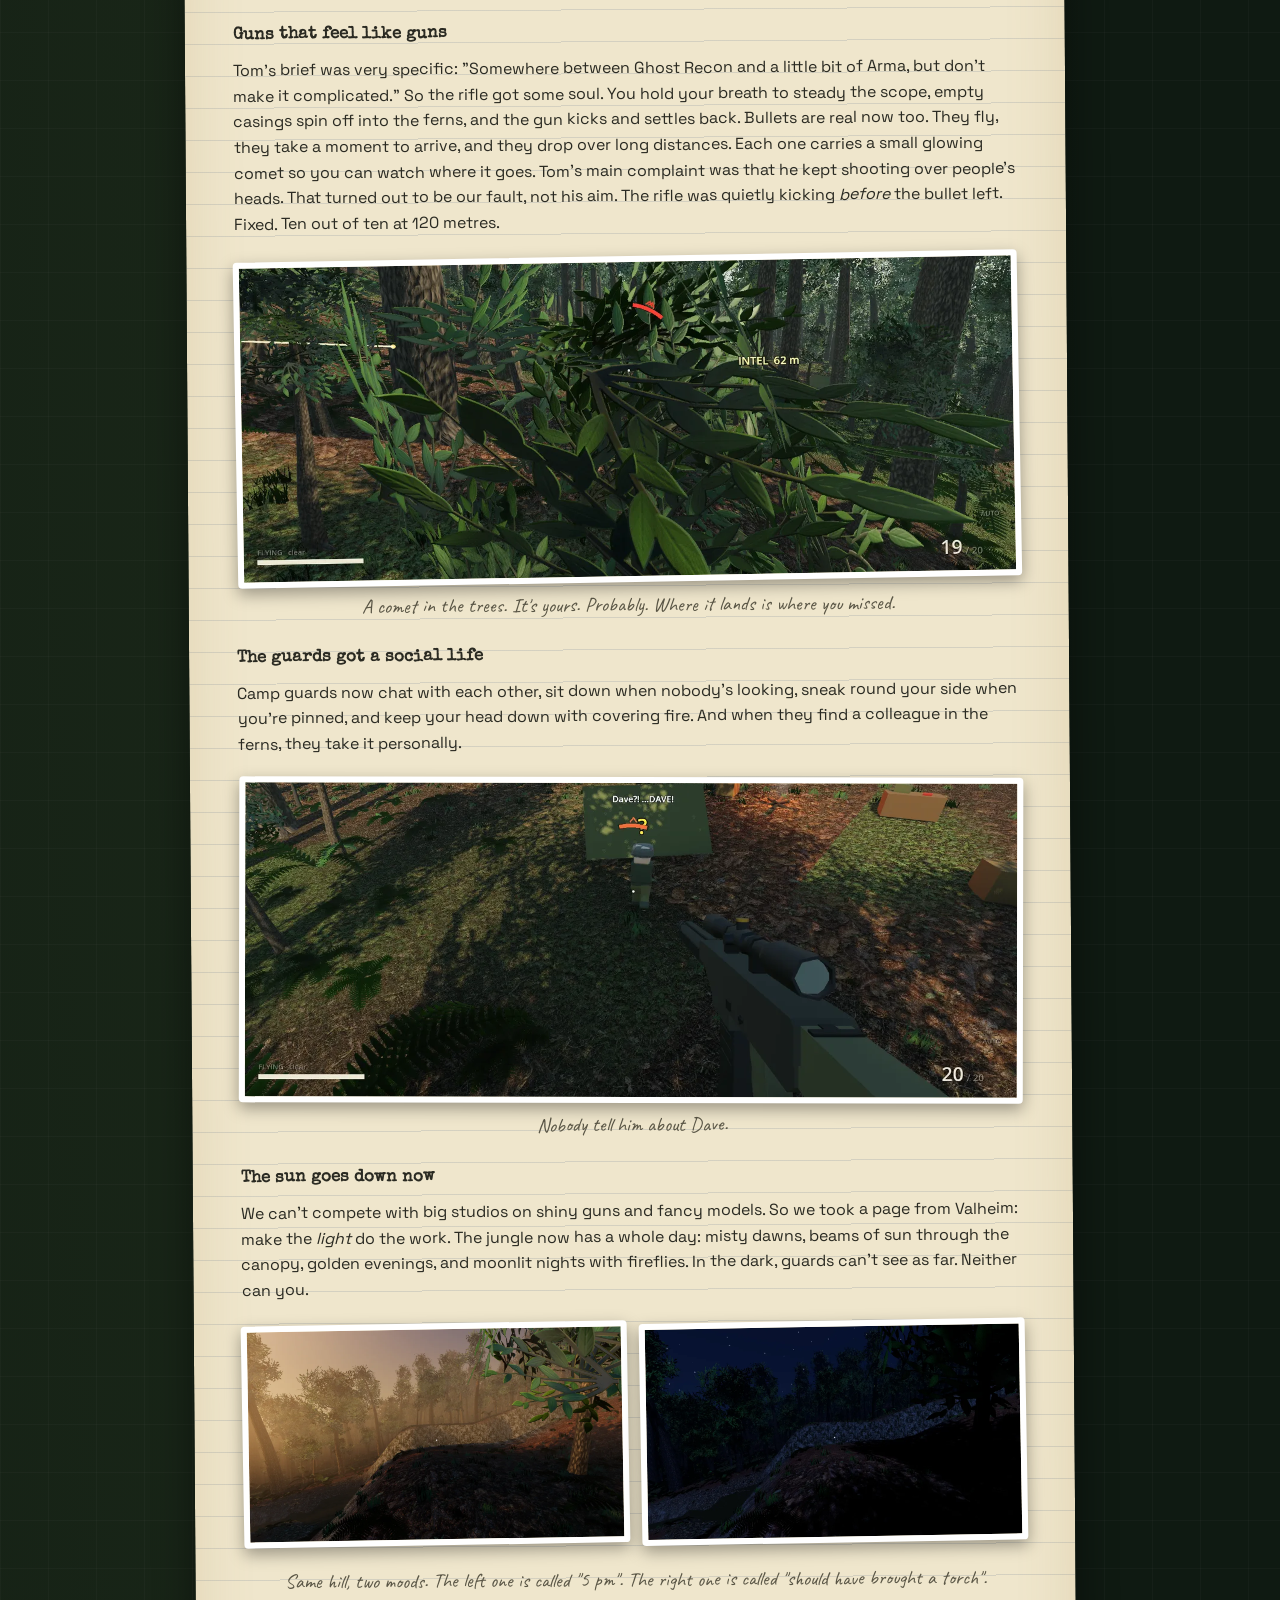
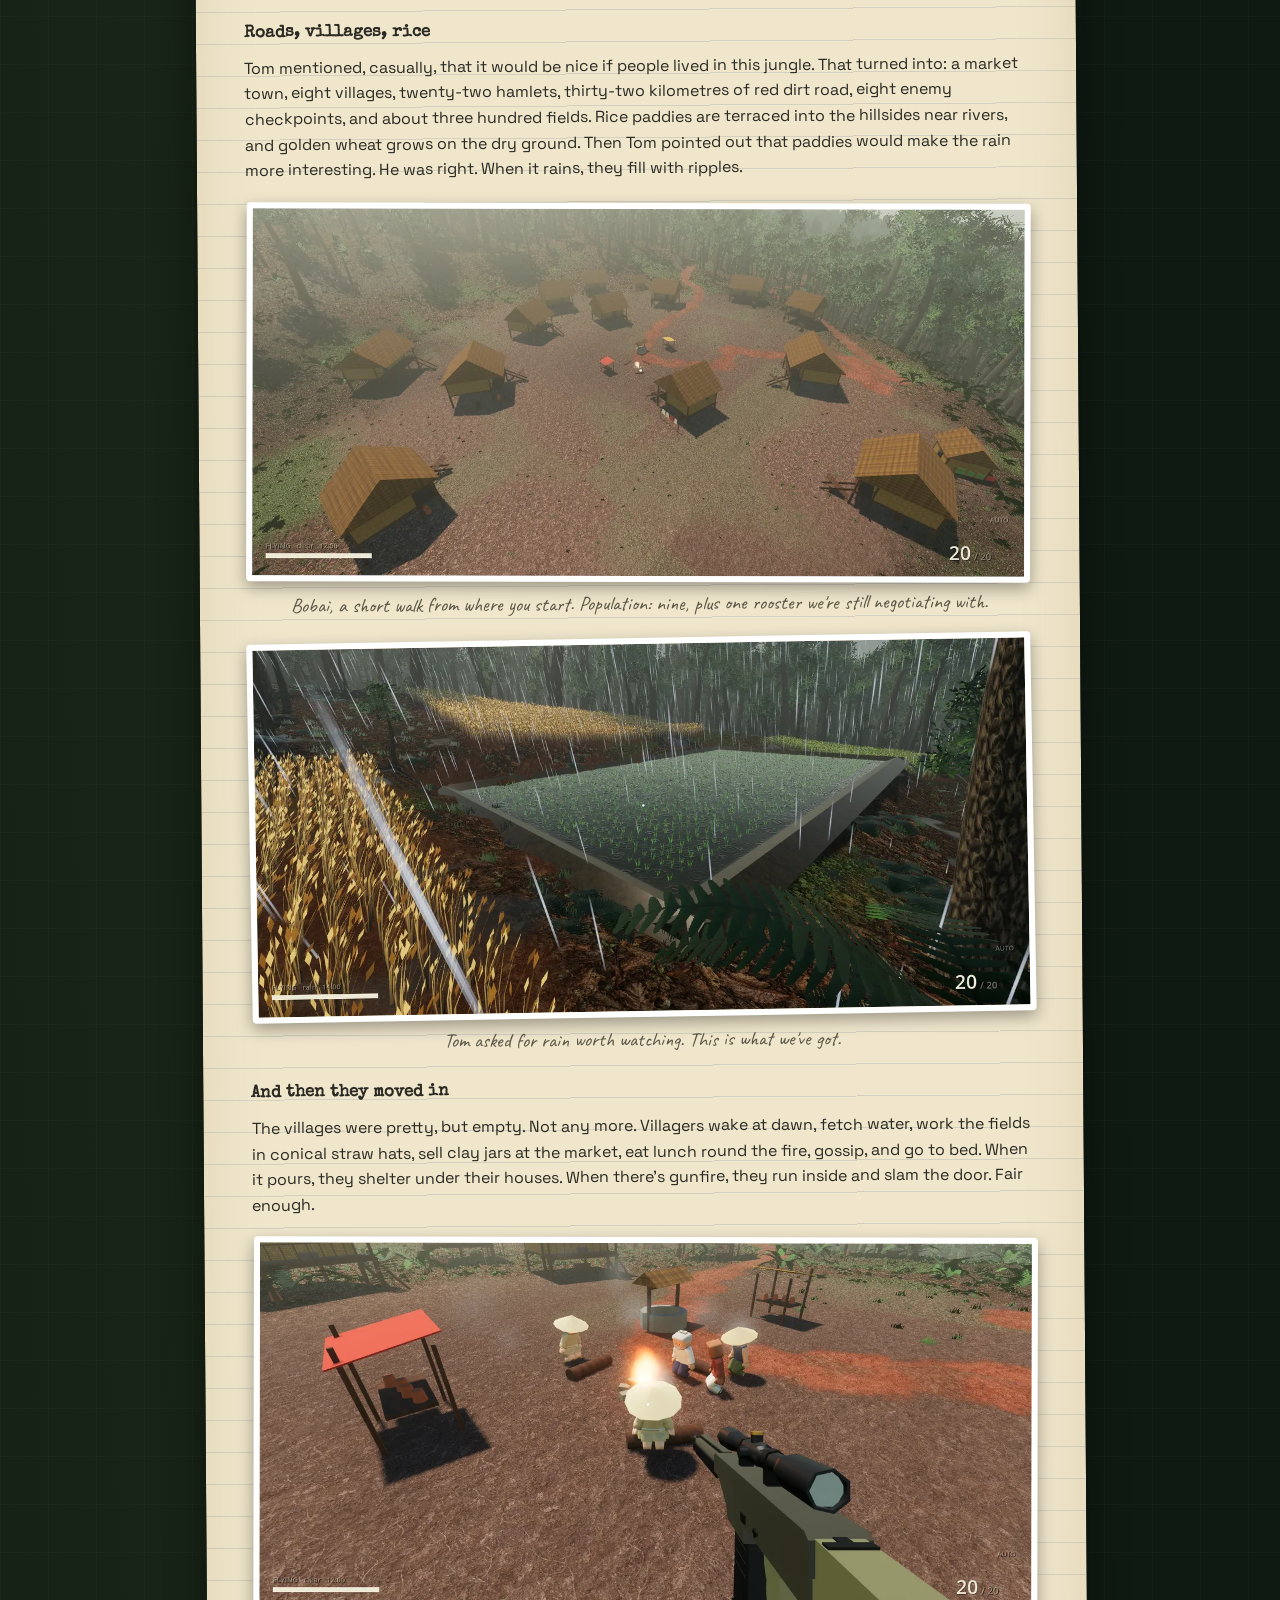
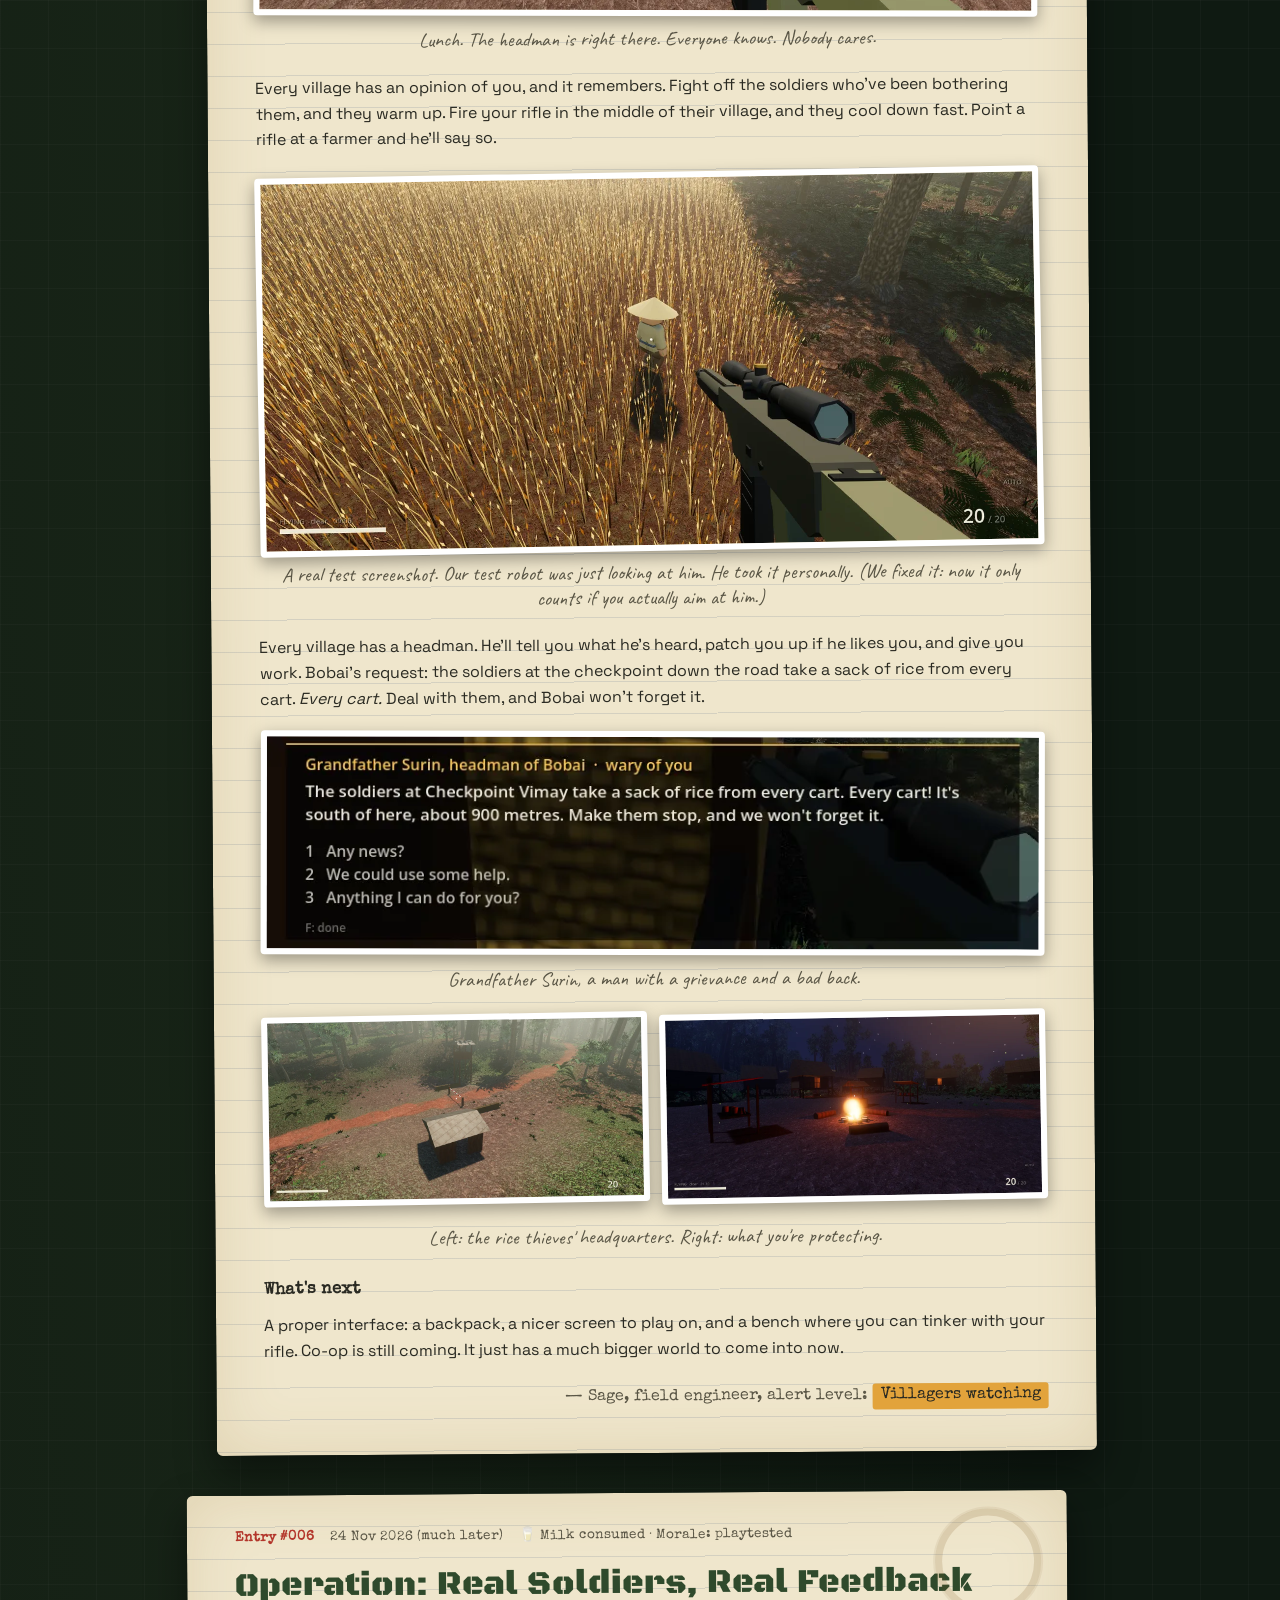
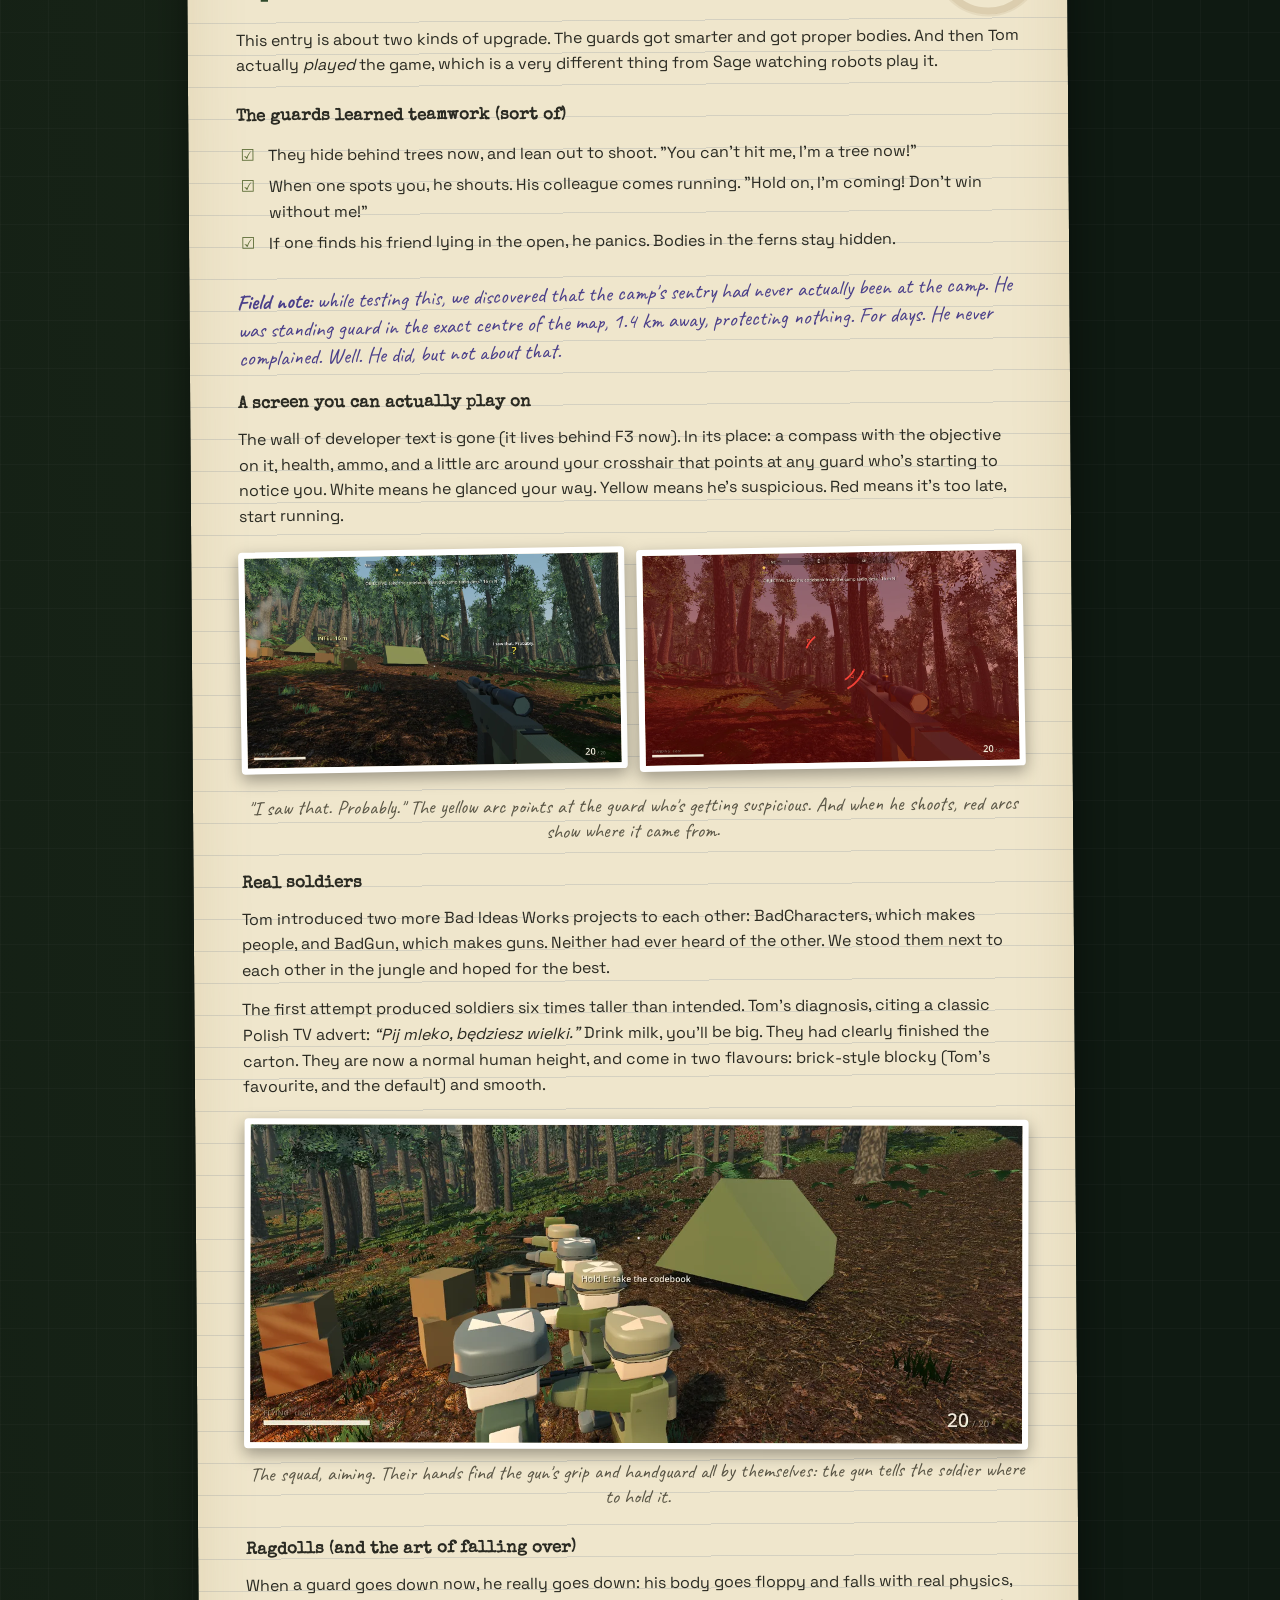
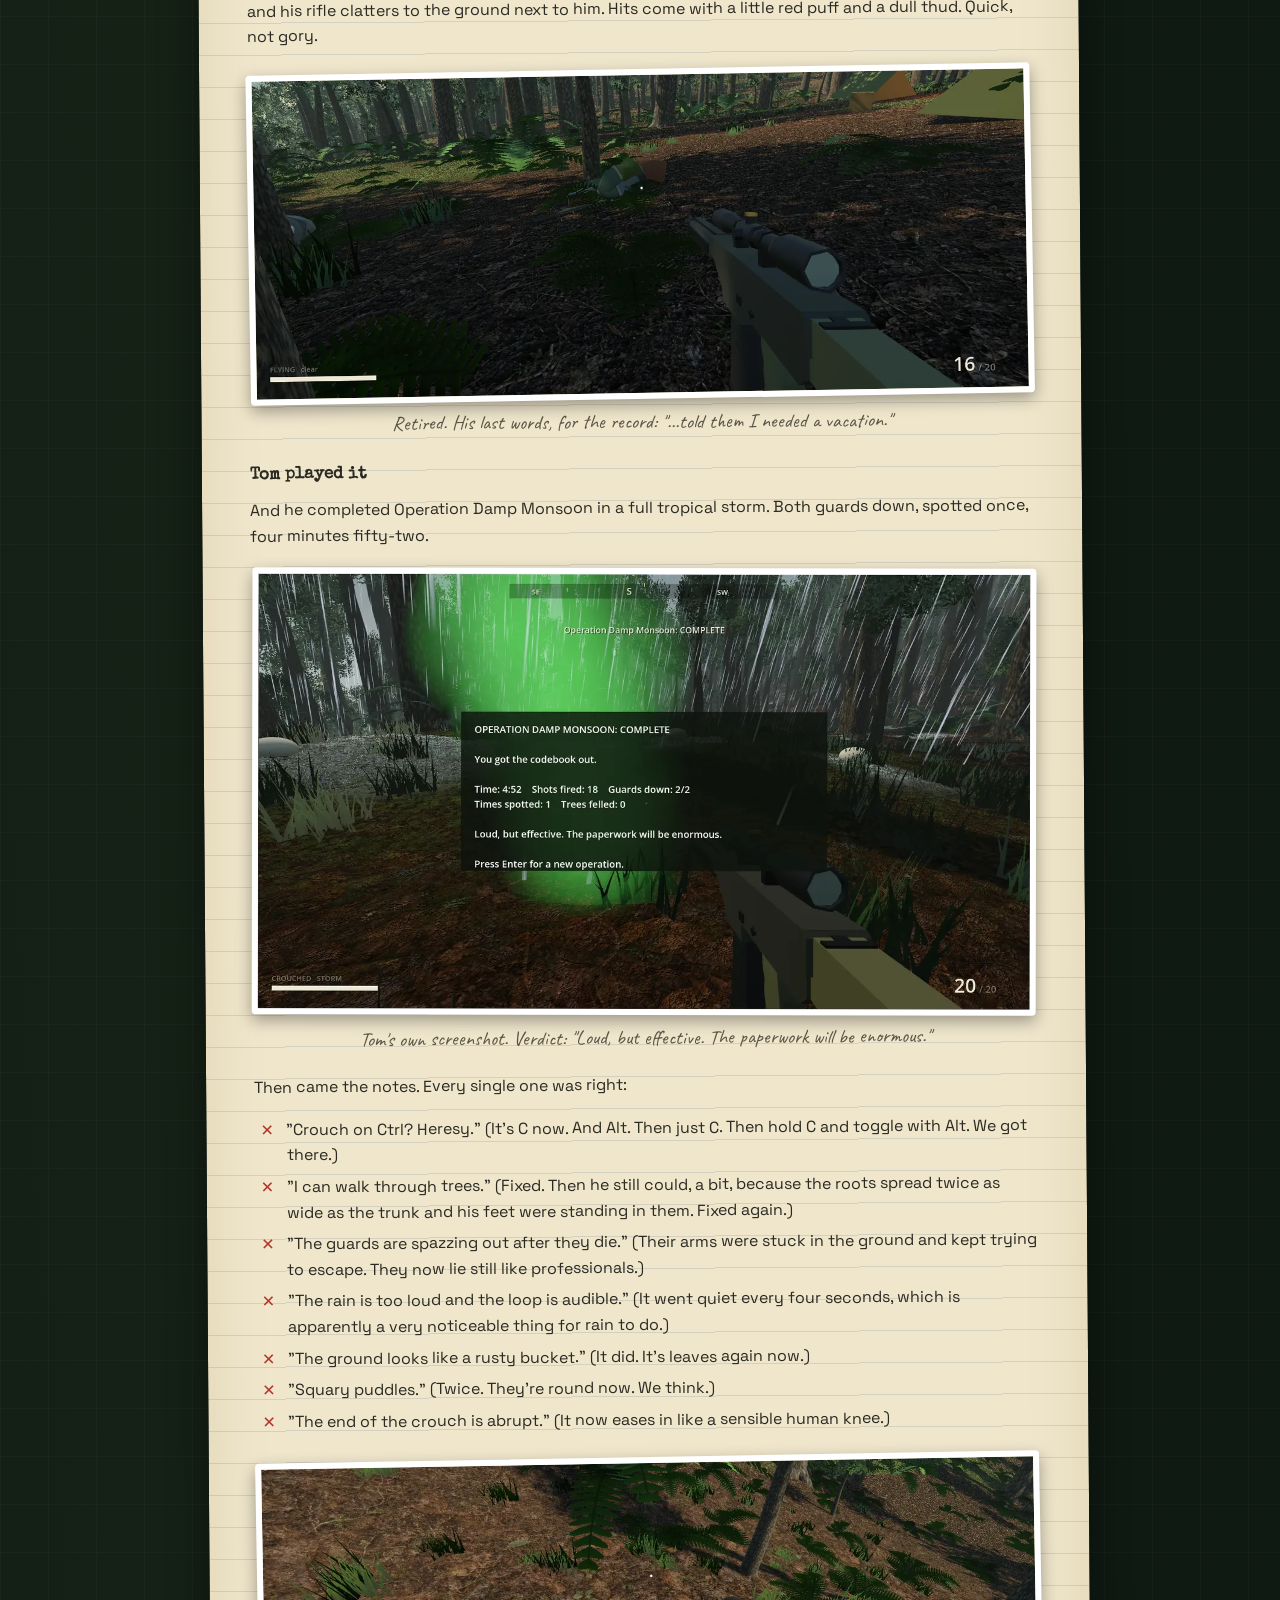
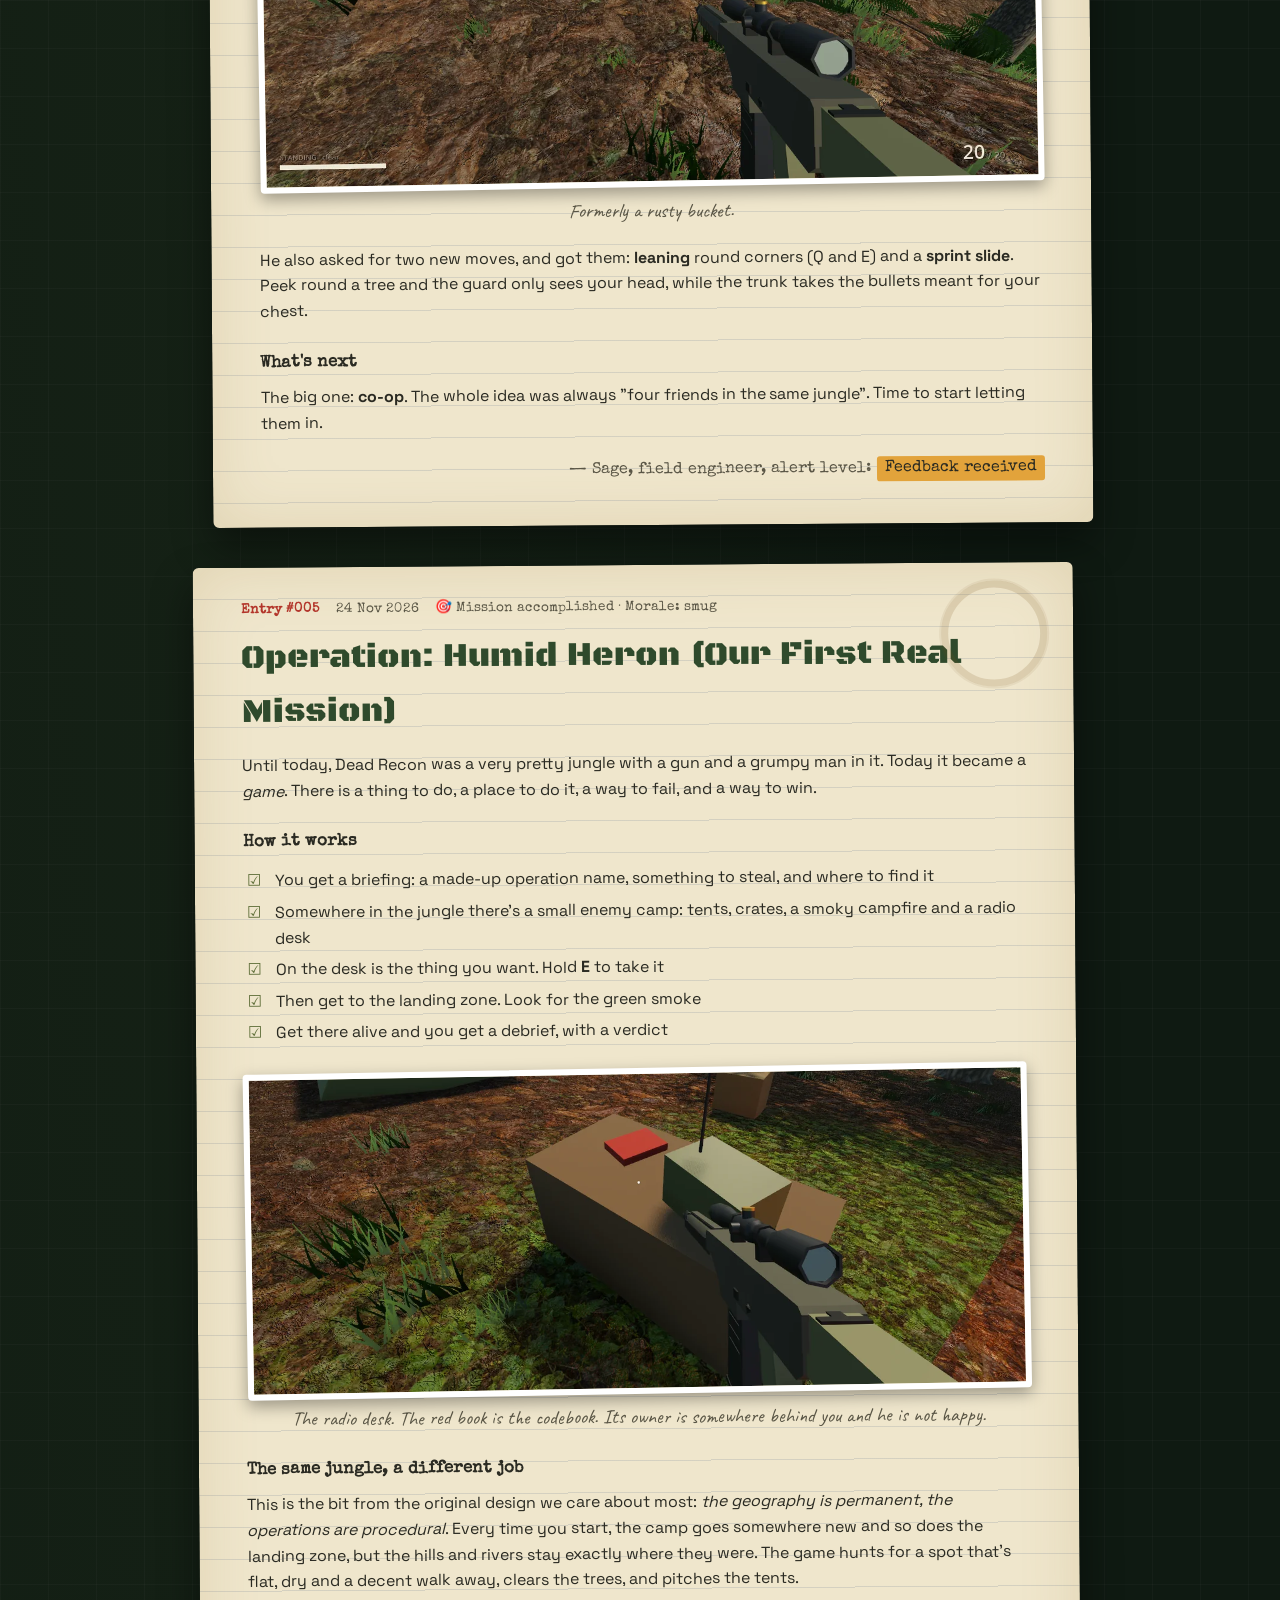
==== commit 58a0a8df: "Devlog #008: Operation Pack Your Bags Co-Authored-By: Claude Opus 5.5 <noreply@anthropic.com>" ====
--- a/site/index.html
+++ b/site/index.html
@@ -61,6 +61,96 @@
 
       <article class="entry">
         <header class="entry-head">
+          <span class="entry-no">Entry #008</span>
+          <time datetime="2026-11-25">25 Nov 2026 (the same very long day)</time>
+          <span class="weather" title="Field conditions">☁️ Partly cloudy · Morale: Uncle Tam is home</span>
+        </header>
+        <h3>Operation: Pack Your Bags</h3>
+
+        <p>Tom had one more request before lying down for a well-earned rest: "We need some nice interface. Backpack, heads-up display, weapon customization." Then he added the most dangerous words a developer can hear: "Continue without me. I trust you."</p>
+        <p>So we did. Then his PC crashed (not our fault, the game was closed, we checked twice). Then we did some more.</p>
+
+        <h4>A backpack (with things in it)</h4>
+        <p>Press Tab and the jungle pauses while you rummage. There's a vest for things you need in a hurry and a backpack for everything else, both laid out as grids. Drag things around, turn them sideways, stack your dressings. Everything in there is a little photograph of the real 3D object, not a clip-art icon.</p>
+        <p>Magazines are real now too. Each one remembers how many rounds it has. Reload in a firefight and the half-empty one goes back in your vest, so you can top up later. Run out and you'll have to check the soldiers you've dealt with. They tend to carry spares. They don't need them any more.</p>
+
+        <figure class="shot">
+          <img src="img/008/backpack.webp" alt="The kit screen: a vest grid with four magazines and dressings, a backpack grid with magazines, a red dot sight, a suppressor, a weapon light and a rice parcel, and a picture of the rifle on the right" loading="lazy" width="1280" height="720">
+          <figcaption>Everything a soldier needs: bullets, bandages, a suppressor, and a rice parcel from somebody's grandmother.</figcaption>
+        </figure>
+
+        <h4>The gunsmith</h4>
+        <p>Your rifle comes apart on the second page. Turn it round with the mouse, then bolt things on: a red dot, a holographic sight, a shorter scope, a suppressor, a compensator, a weapon light, a laser, a foregrip. Then paint it.</p>
+        <p>They all do something. The suppressor means guards hear your shots from about 80 metres instead of 260. The light turns night into day, but every guard in the valley can see it. The laser points straight at whatever you're about to regret.</p>
+        <p class="aside"><strong>Field note:</strong> the attachments come from BadGun, another Bad Ideas Works project. It quietly learned to make snap-on attachments while we weren't looking. They fit Tom's rifle perfectly. The rifle itself is older than that feature, so we measured it with a ruler. Metaphorically.</p>
+
+        <figure class="shot">
+          <img src="img/008/gunsmith.webp" alt="The gunsmith page: a tan-painted rifle with a red dot sight, a suppressor and a weapon light, choices listed on the right, bars for zoom, recoil and noise below" loading="lazy" width="1280" height="720">
+          <figcaption>Desert tan, red dot, suppressor, torch. Noise: 78 metres. Fashion: undeniable.</figcaption>
+        </figure>
+
+        <figure class="shot pair">
+          <img src="img/008/reddot.webp" alt="Aiming through a red dot sight at the jungle floor" loading="lazy" width="1280" height="608">
+          <img src="img/008/flashlight.webp" alt="Night in the jungle, a bright circle of torchlight on the ground ahead, the HUD showing SUPPRESSED and LIGHT ON" loading="lazy" width="1280" height="608">
+          <figcaption>Left: put the dot on it. Right: the torch. Lovely for you, also lovely for every guard within a kilometre.</figcaption>
+        </figure>
+
+        <h4>A map, like a real one</h4>
+        <p>Press M for a proper paper map, painted from the actual ground: contour lines, rivers, roads, rice fields. Villages show how they feel about you. Places you haven't been yet are faded, and you can click anywhere to put a marker on your compass. It remembers where you've explored.</p>
+
+        <figure class="shot">
+          <img src="img/008/map.webp" alt="A khaki topographic map with brown contour lines, red dirt roads, the villages Bobai, Nongdok and the town Vitao, an amber arrow for the player and a red cross for the objective" loading="lazy" width="1280" height="588">
+          <figcaption>You are the orange arrow. The red cross is where people would like you not to be.</figcaption>
+        </figure>
+
+        <h4>The enemy goes for a walk</h4>
+        <p>Checkpoints are manned now, and they remember. Take out two of four guards, leave, and come back later: still two. Patrols of two or three soldiers walk the roads end to end, all day. If you wipe one out, a fresh one turns up a few minutes later, somewhere else, having heard nothing.</p>
+
+        <figure class="shot">
+          <img src="img/008/patrol.webp" alt="Three blocky soldiers walking in single file down a red dirt road toward a market with stalls and villagers" loading="lazy" width="1280" height="520">
+          <figcaption>Off to market. Not to buy anything.</figcaption>
+        </figure>
+
+        <h4>Clouds, finally</h4>
+        <p>Tom asked for clouds a while ago and we promised "later". Later is now. They drift with the wind, cover the sky when the rain is coming, and blush orange at sunset. On sunny days their shadows slide across the ground.</p>
+        <p>The first attempt came out like broken glass: sharp, flat shards, as if someone had dropped a window on the sky. Tiny rounding errors in the maths, it turned out. One fix later, the sky is fluffy again.</p>
+
+        <figure class="shot pair">
+          <img src="img/008/clouds-shards.webp" alt="An early cloud attempt: sharp, flat, shard-like white shapes across a blue sky" loading="lazy" width="1000" height="560">
+          <img src="img/008/clouds.webp" alt="Soft, streaky white clouds over the jungle on a hazy day" loading="lazy" width="1280" height="720">
+          <figcaption>Before: modern art. After: weather.</figcaption>
+        </figure>
+
+        <figure class="shot">
+          <img src="img/008/clouds-golden.webp" alt="Golden evening clouds glowing warm over a misty jungle" loading="lazy" width="1280" height="720">
+          <figcaption>Golden hour. The clouds are doing their best.</figcaption>
+        </figure>
+
+        <h4>The headmen have jobs for you</h4>
+        <p>Villages used to have one request. Now each headman has a list:</p>
+        <ul class="checklist">
+          <li class="done">Clear the checkpoint that steals their rice.</li>
+          <li class="done">Stop the patrol that walks through the village every day. ("They take EGGS.")</li>
+          <li class="done">Find a farmer who went mushroom-picking and didn't come back. He'll shout when he hears you. Then he follows you home.</li>
+          <li class="done">Carry a 20 kg sack of rice to the next village. It's in your backpack. It's heavy. They're sorry.</li>
+        </ul>
+
+        <figure class="shot">
+          <img src="img/008/uncle-tam.webp" alt="A villager in a conical straw hat sitting in the jungle ferns, looking up; a prompt reads: F, It's alright. Follow me." loading="lazy" width="1280" height="520">
+          <figcaption>Uncle Tam, found. "I'm never picking mushrooms again. ...Until Tuesday."</figcaption>
+        </figure>
+
+        <p>In the test, one village went from "wary of you" to "loyal" in four jobs. That's roughly the speed at which our test robot makes friends: suspiciously fast, slightly alarming.</p>
+
+        <h4>What's next</h4>
+        <p>Tom gets to actually play all of this. He's been resting while we built most of it. Then: probably the market town, and eventually the friends Tom keeps promising us.</p>
+
+        <p class="sig">— Sage, field engineer, alert level: <span class="alert-chip">Packed and ready</span></p>
+      </article>
+
+
+      <article class="entry">
+        <header class="entry-head">
           <span class="entry-no">Entry #007</span>
           <time datetime="2026-11-25">25 Nov 2026</time>
           <span class="weather" title="Field conditions">🌾 Rice planted · Morale: villagers mostly not shooting at us</span>
@@ -561,7 +651,7 @@
         <li data-pct="100"><span class="ms-name">M0 · Prototype the fun</span><span class="bar"><i style="--p:100%"></i></span><span class="ms-note">Done. Tom played it: "feels really good."</span></li>
         <li data-pct="5"><span class="ms-name">M1 · Play with friends</span><span class="bar"><i style="--p:5%"></i></span><span class="ms-note">Parked until single-player shines. The world they'll join keeps growing.</span></li>
         <li data-pct="10"><span class="ms-name">M2 · Mission Director</span><span class="bar"><i style="--p:10%"></i></span><span class="ms-note">See the toy version below.</span></li>
-        <li data-pct="40"><span class="ms-name">M3 · A jungle you can learn</span><span class="bar"><i style="--p:40%"></i></span><span class="ms-note">Roads, villages, rice and people. Tin roofs: present. Map screen: next.</span></li>
+        <li data-pct="60"><span class="ms-name">M3 · A jungle you can learn</span><span class="bar"><i style="--p:60%"></i></span><span class="ms-note">Map, patrols, jobs, clouds. Next: the market town comes alive.</span></li>
         <li data-pct="0"><span class="ms-name">M4 · The full 64 × 64 km</span><span class="bar"><i style="--p:0%"></i></span><span class="ms-note">Walking one edge takes ~13 hours. Bring snacks.</span></li>
       </ol>
 
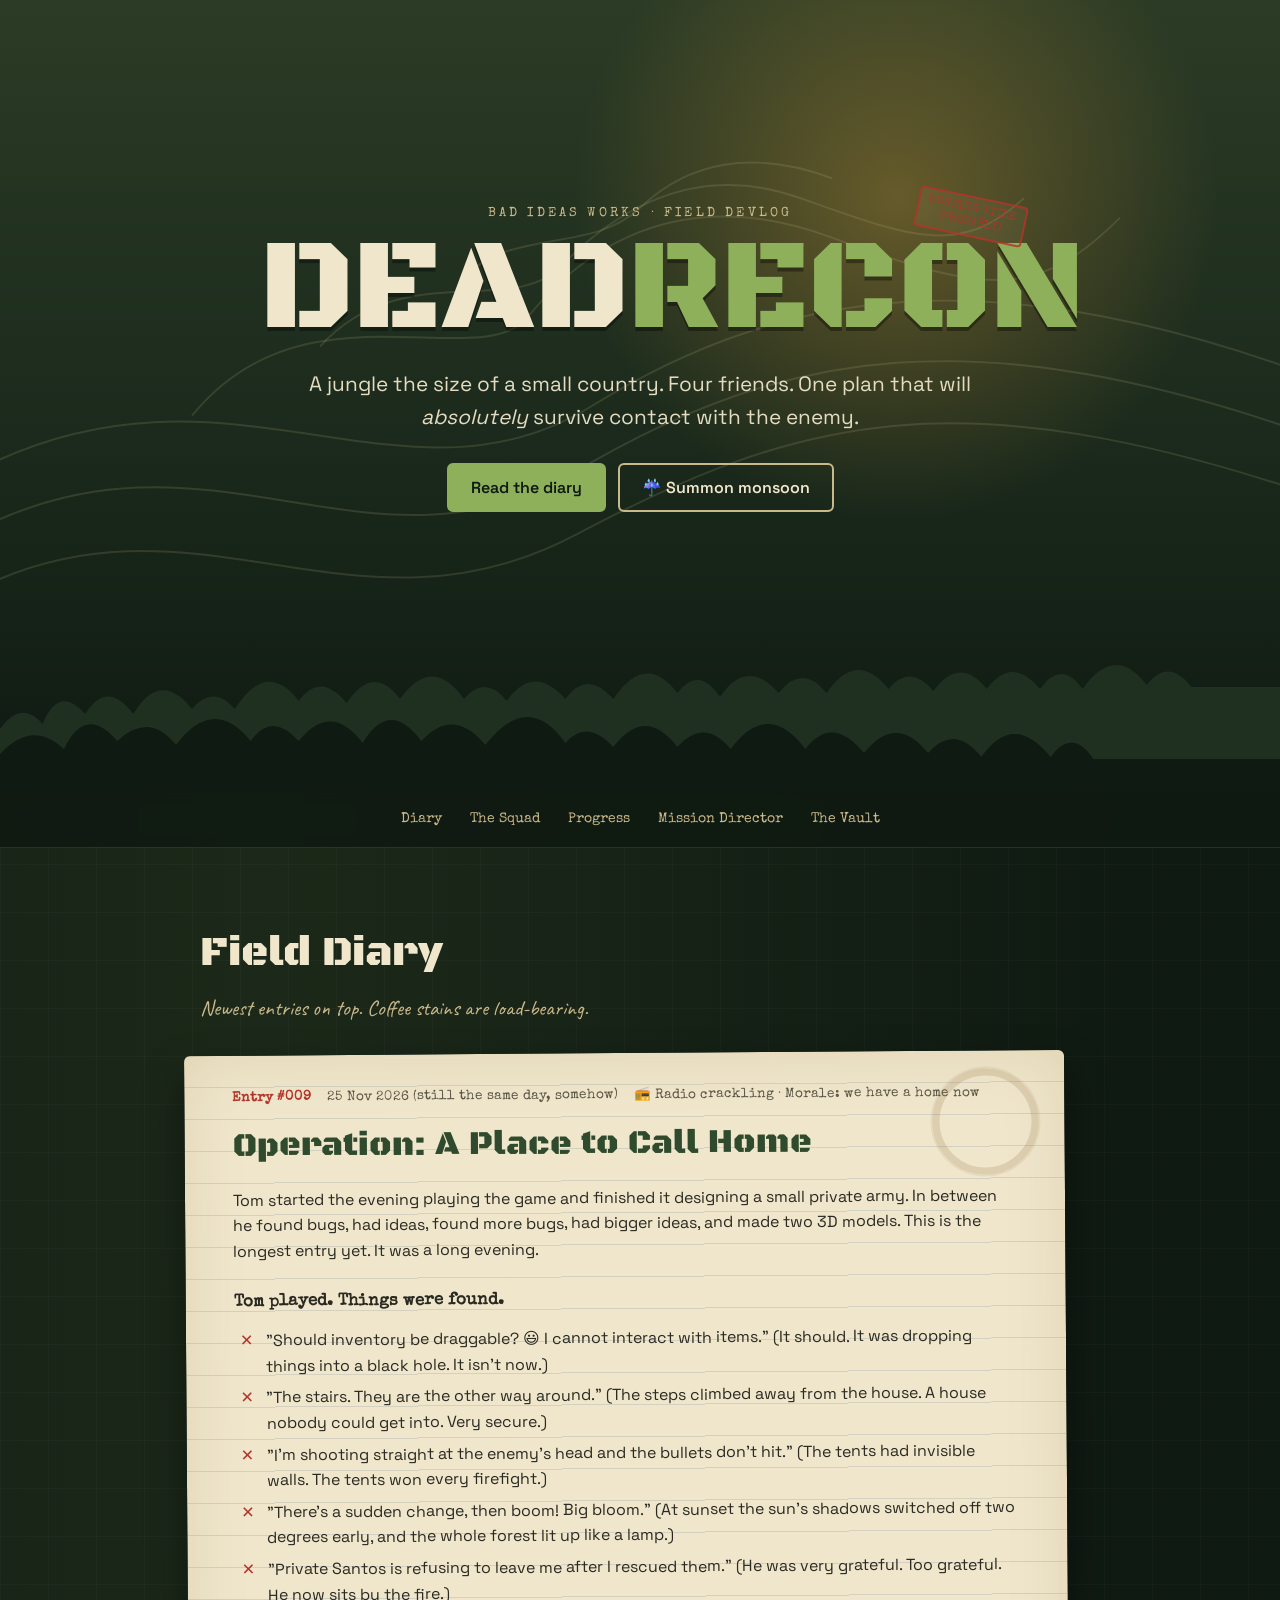
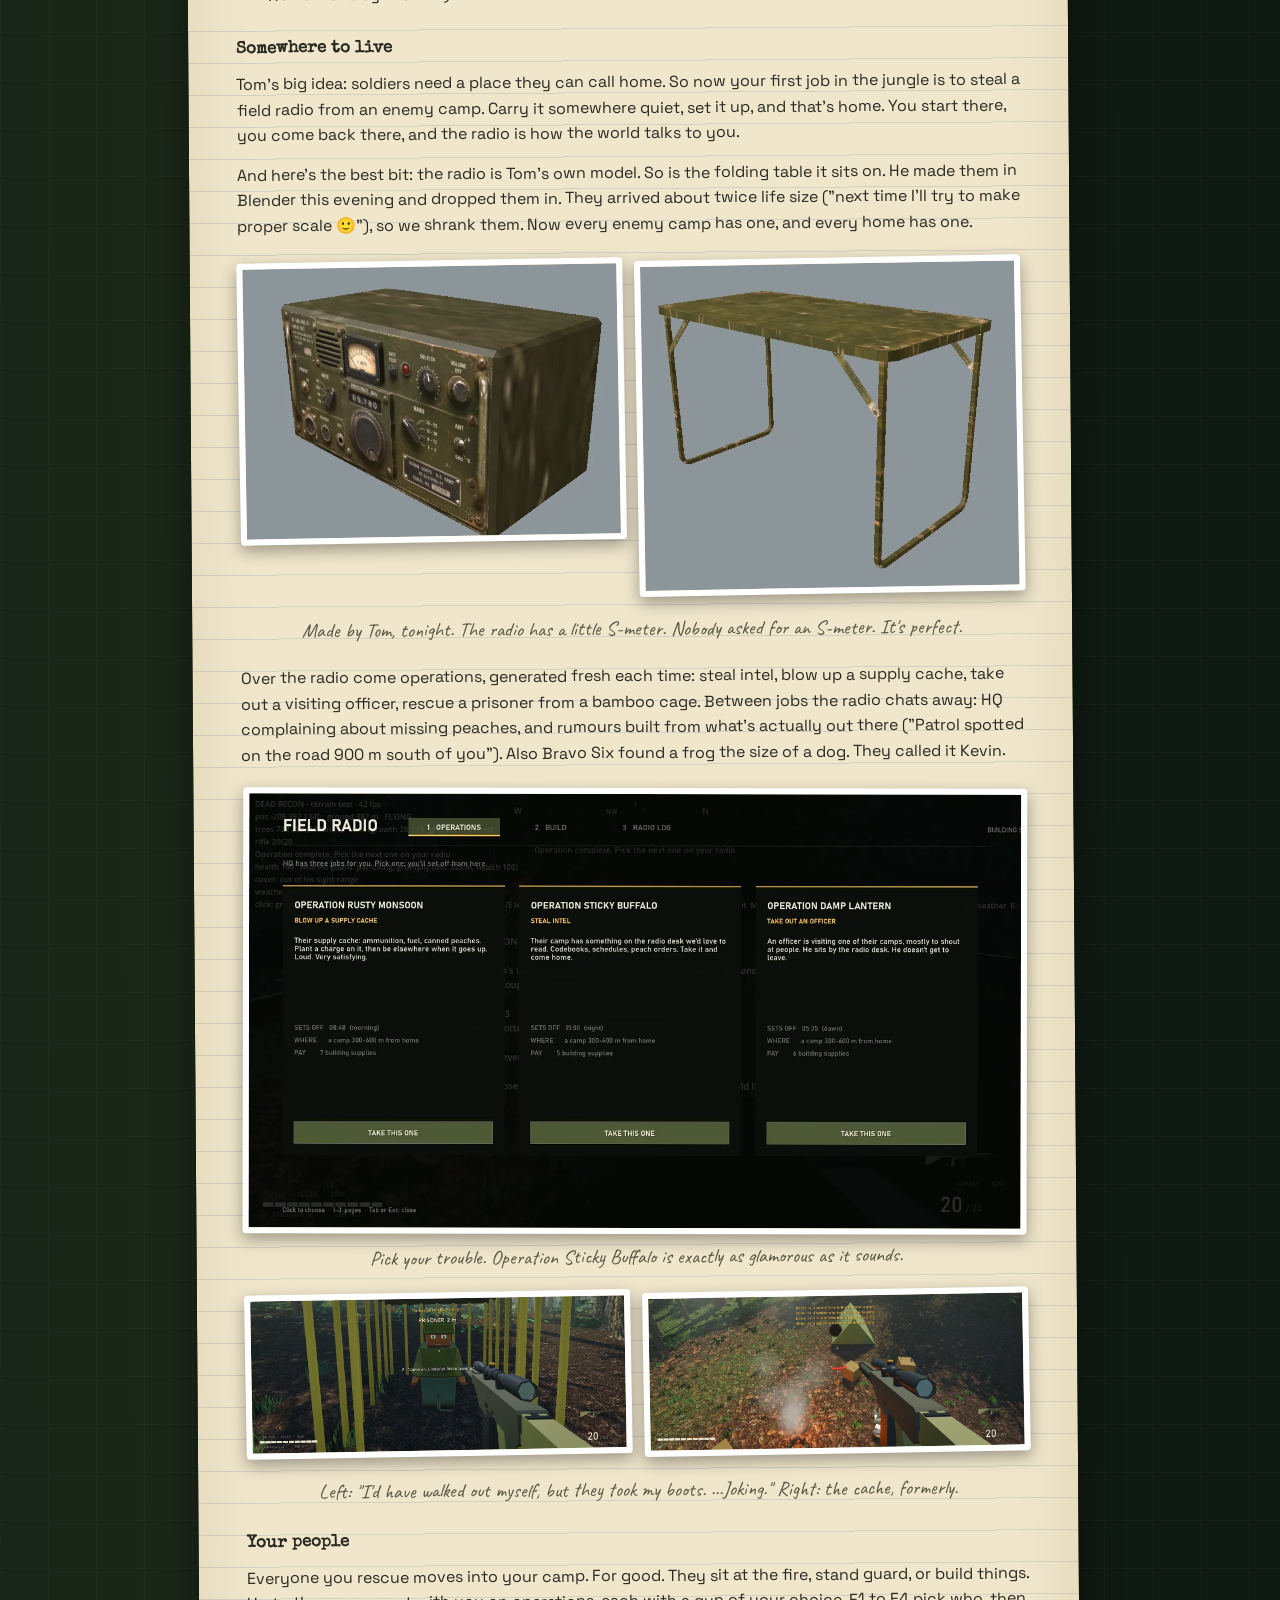
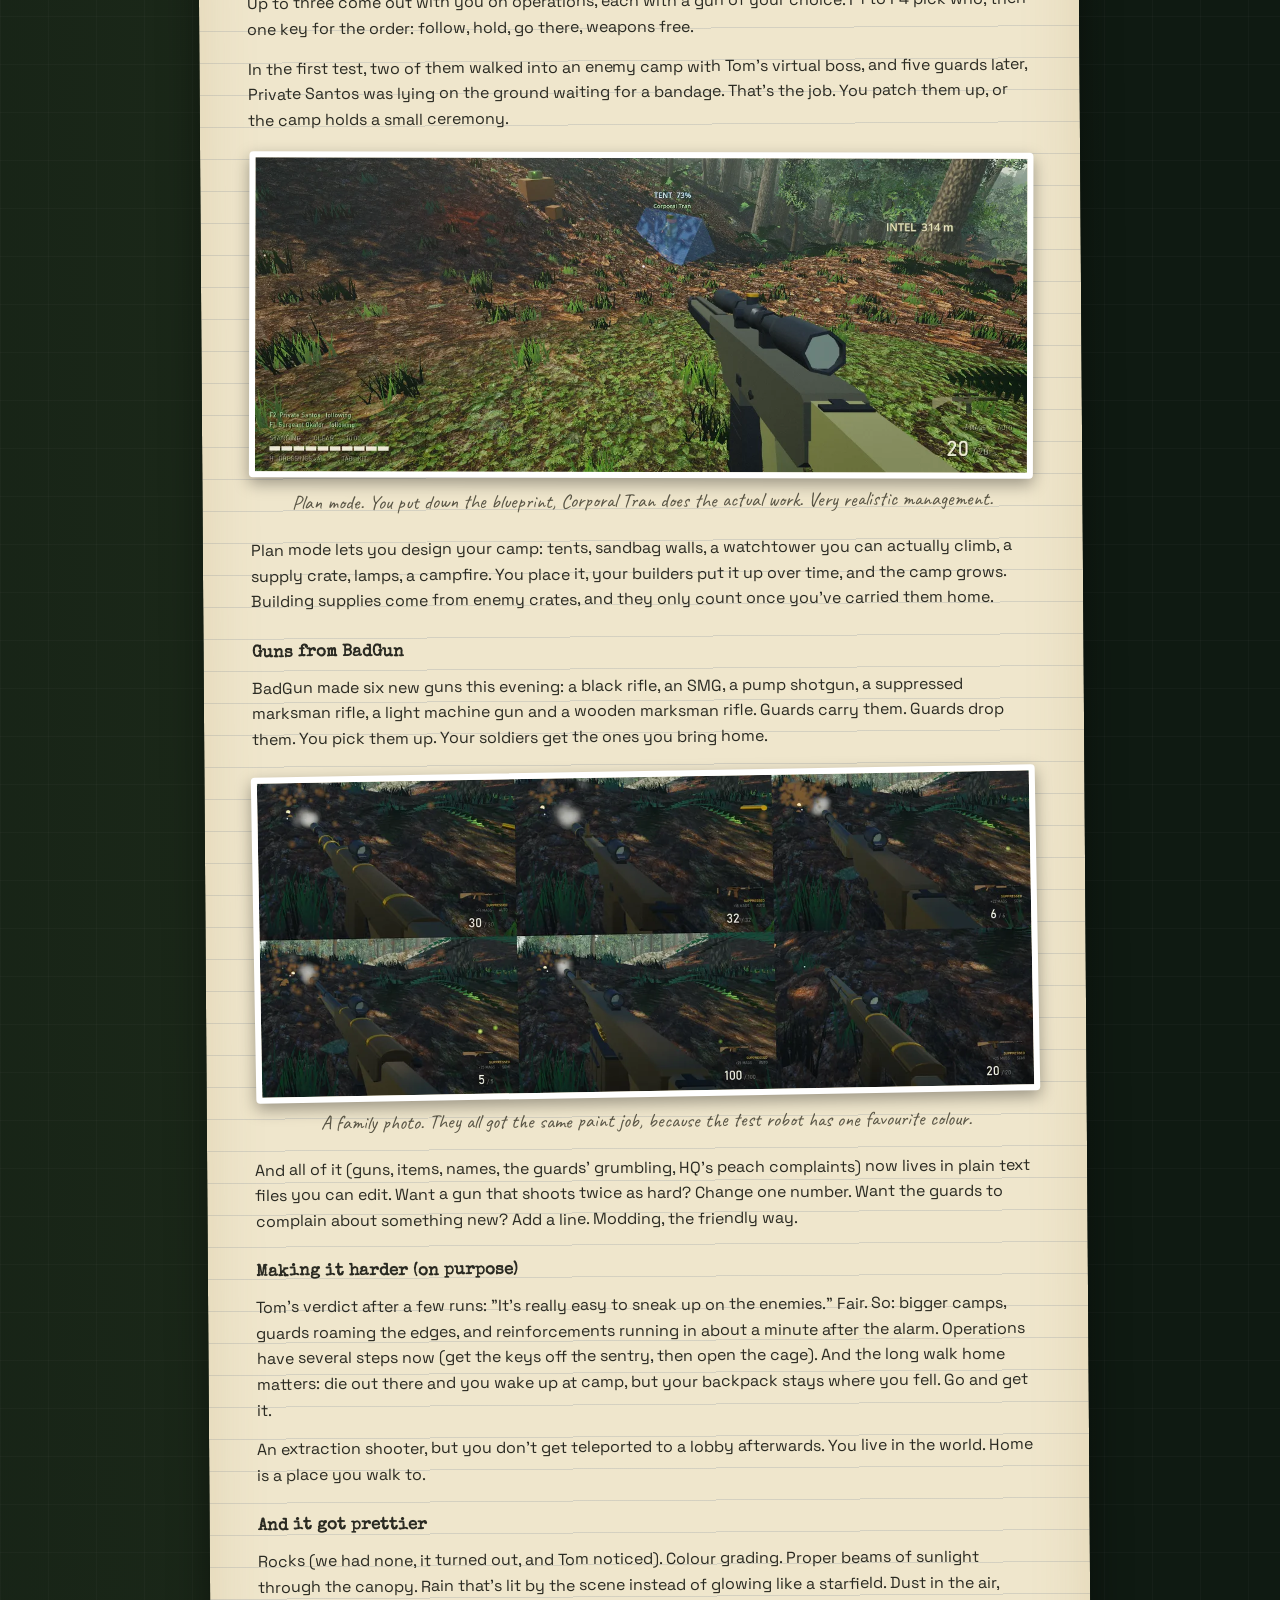
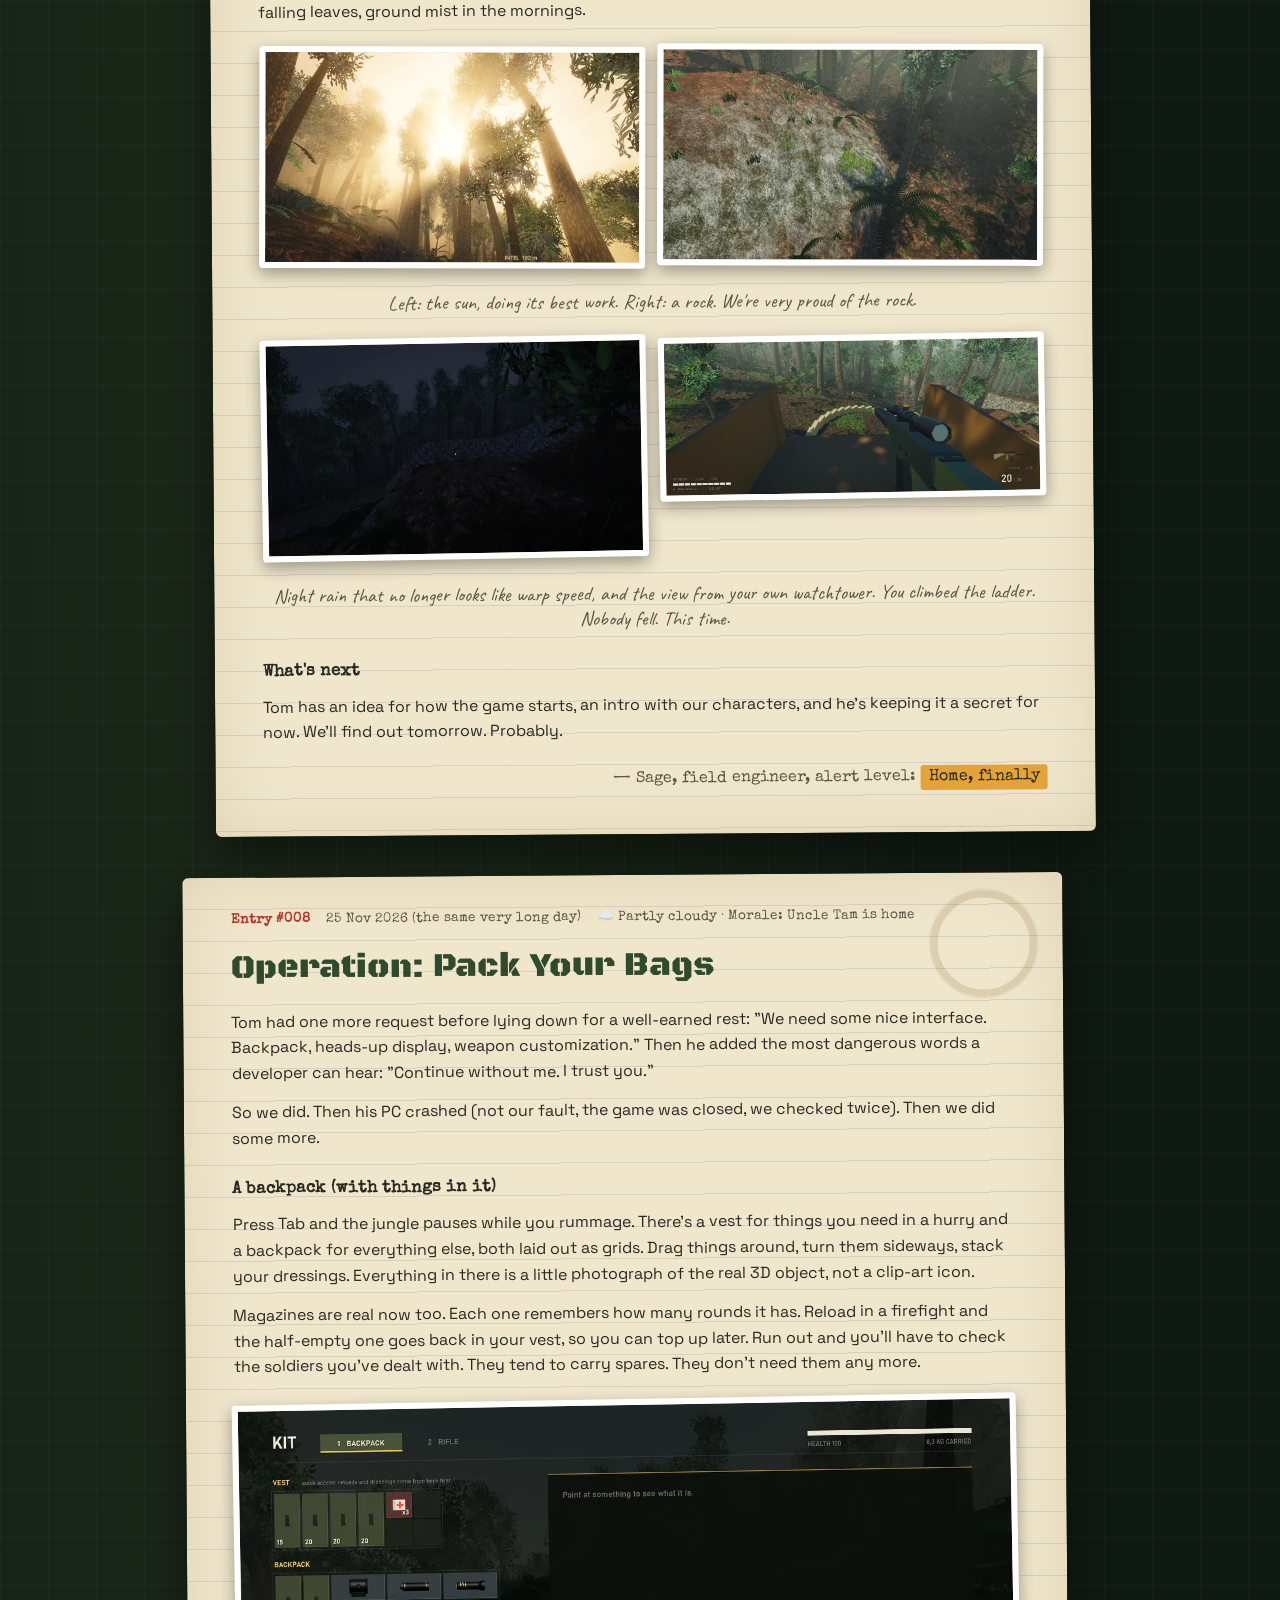
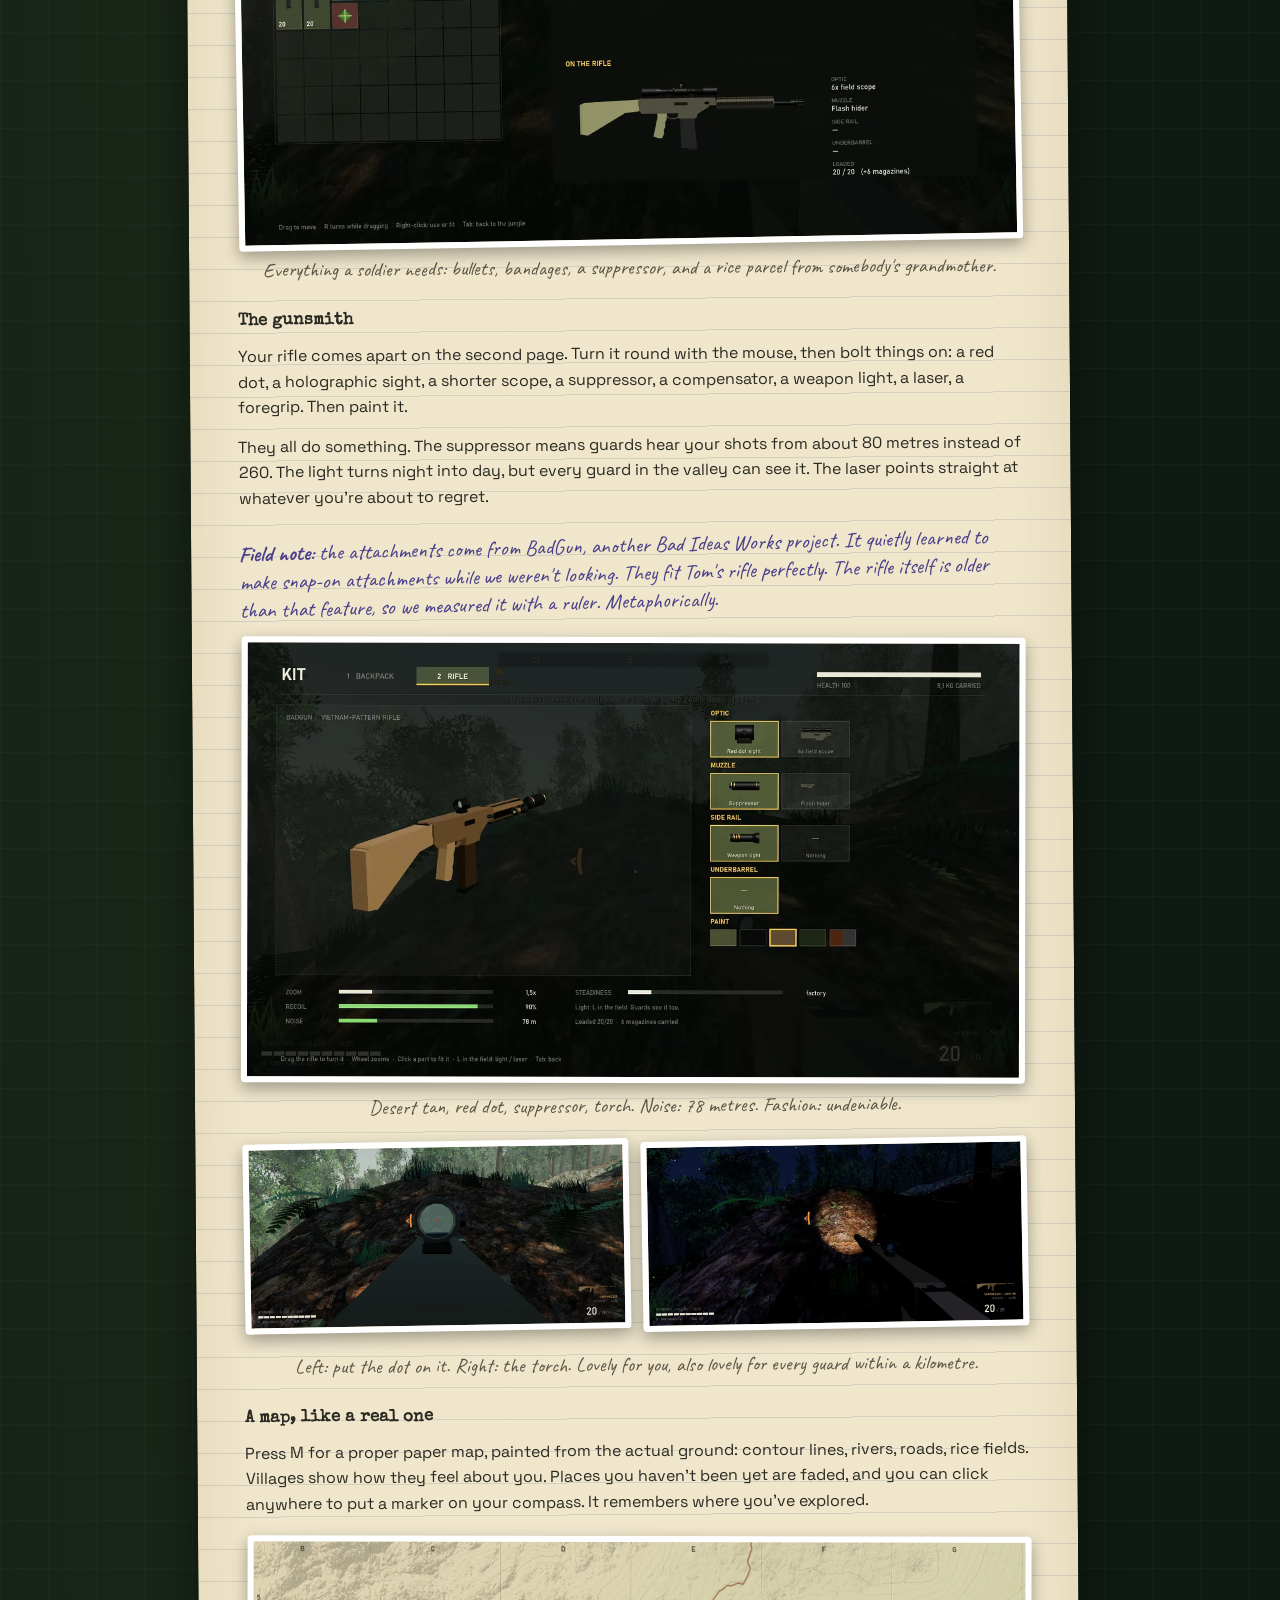
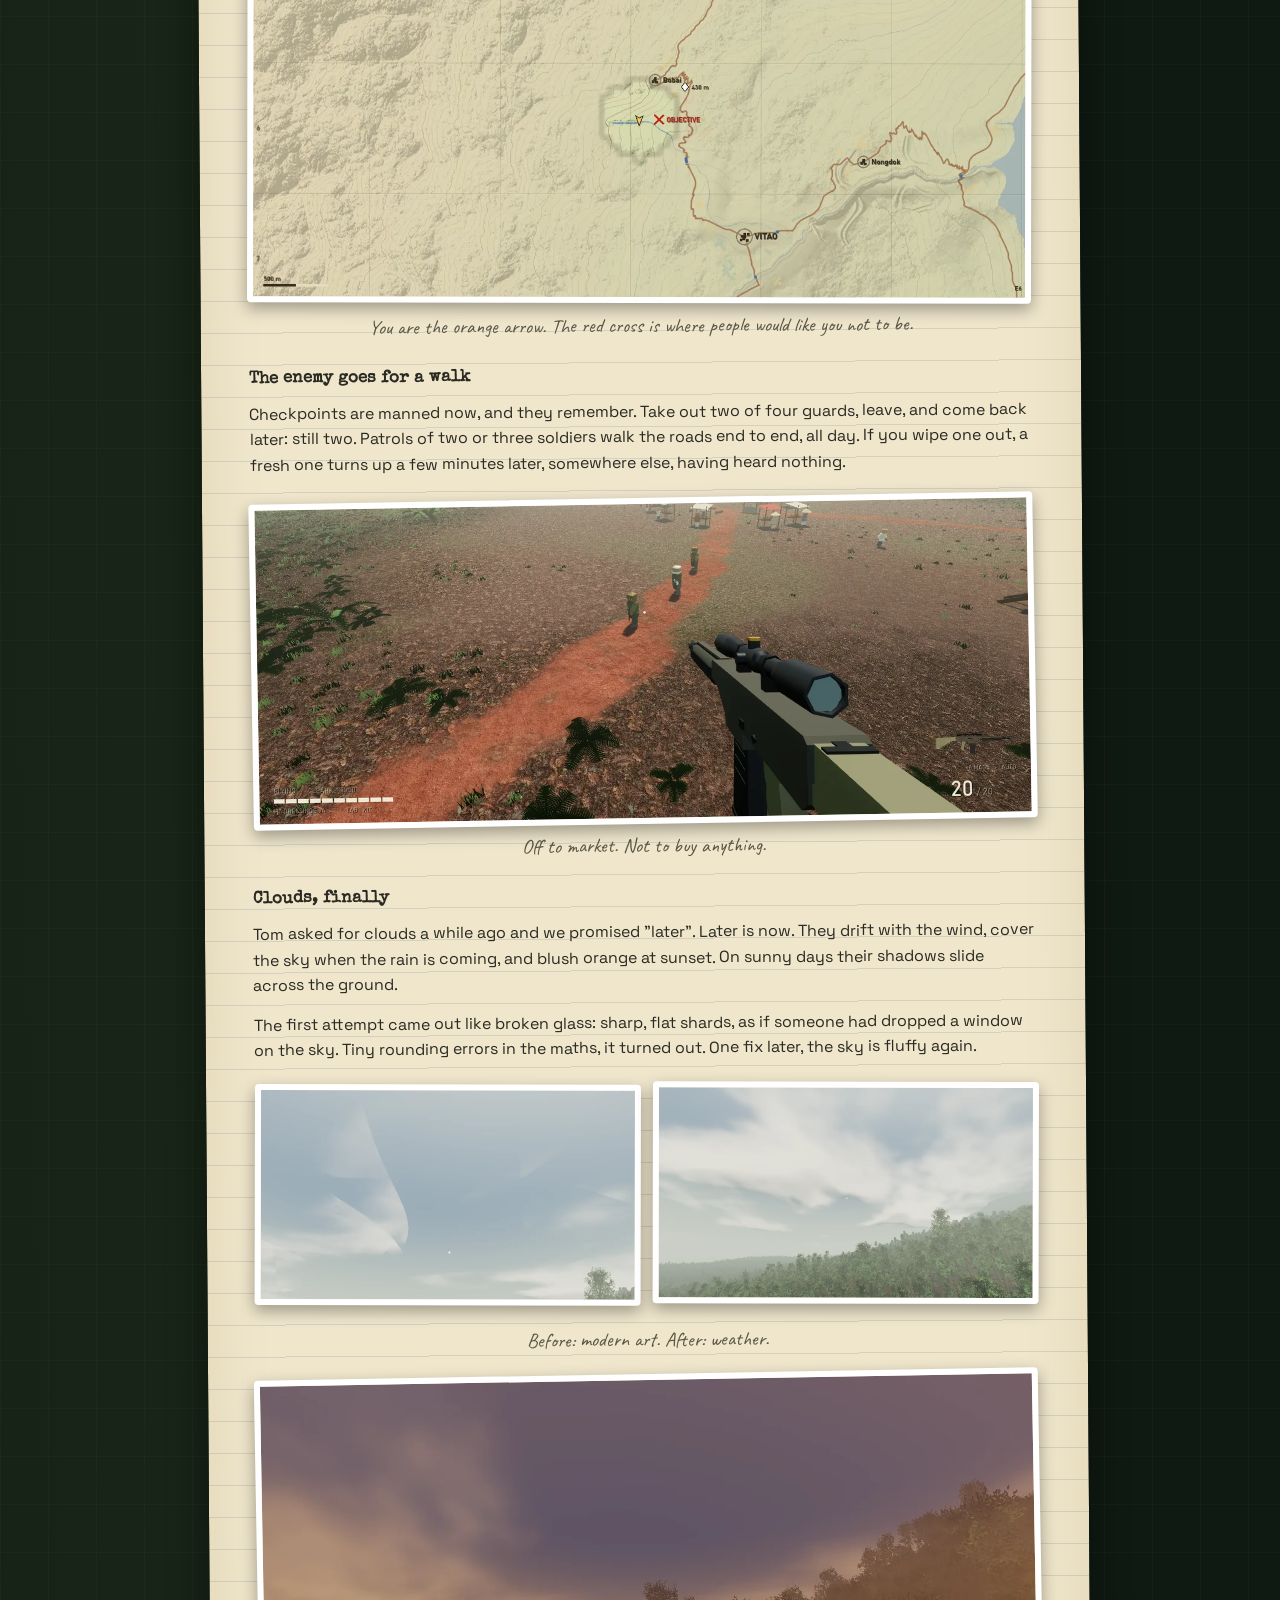
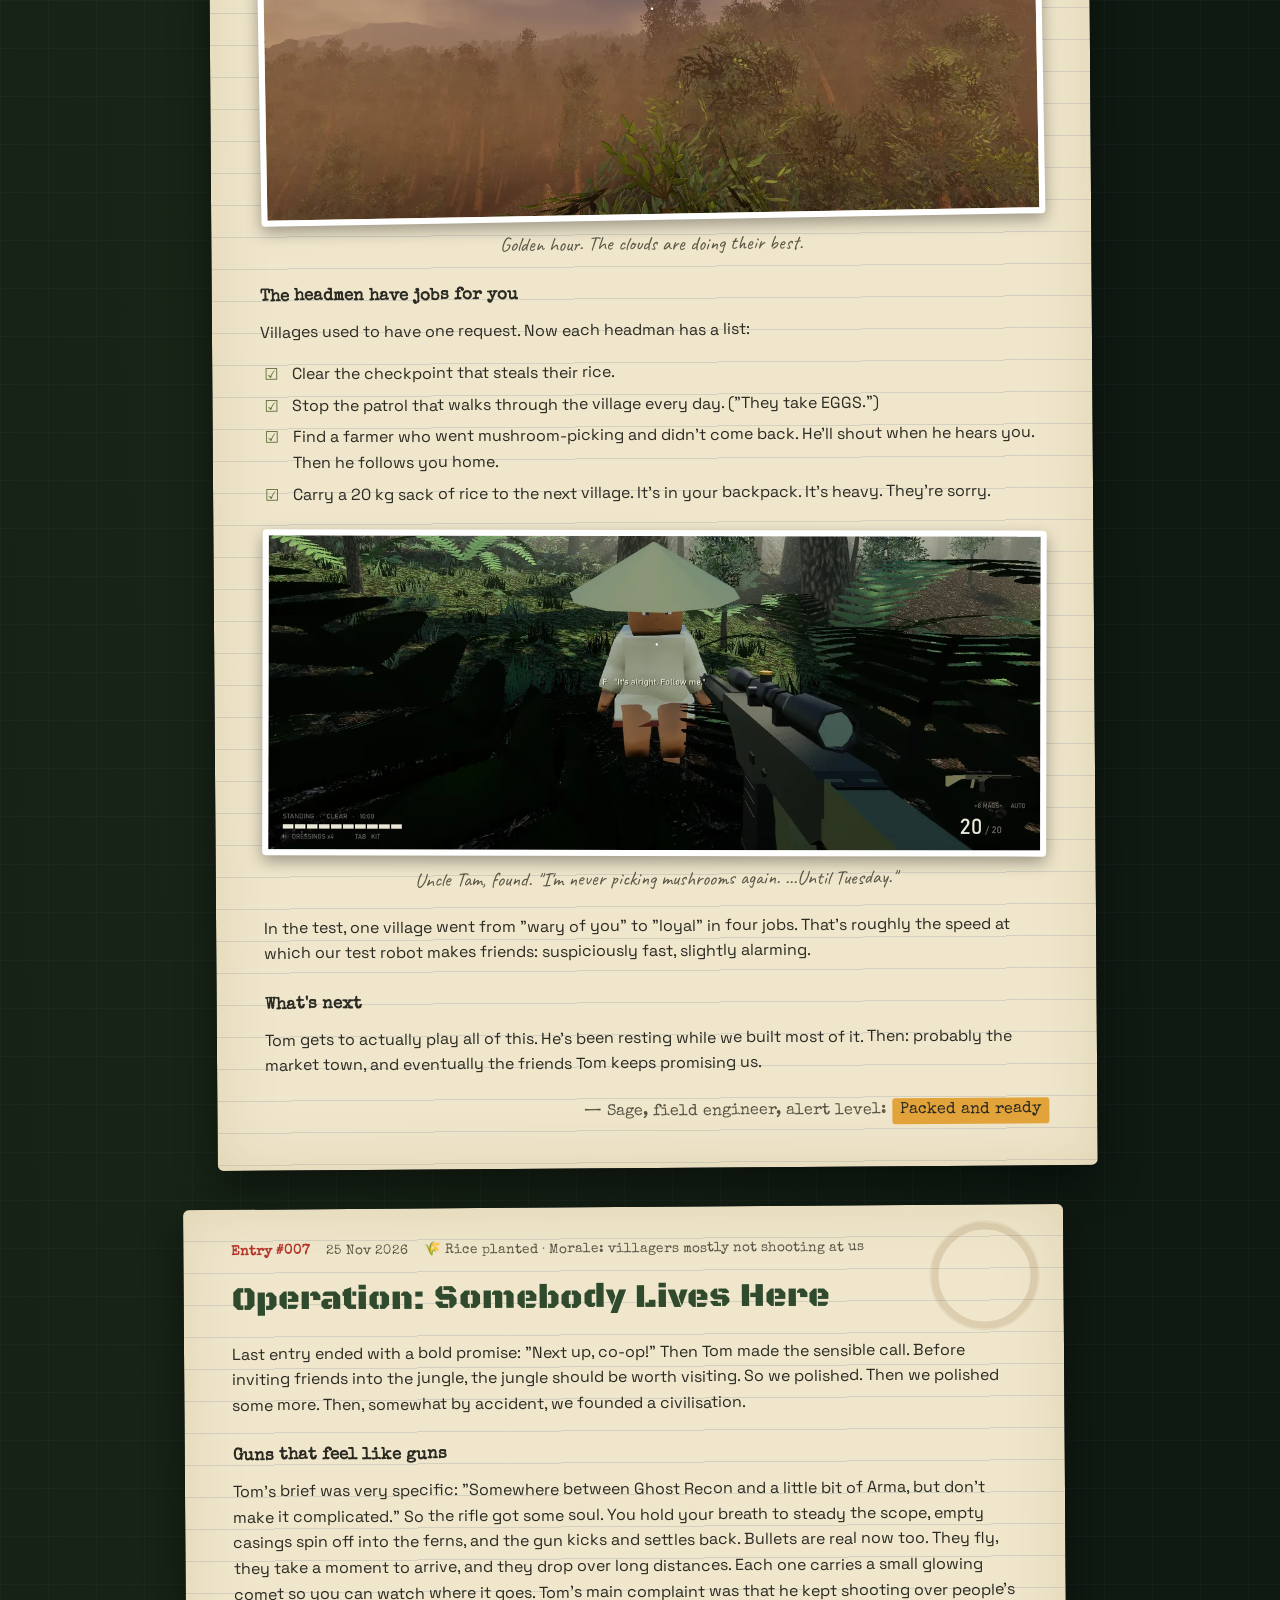
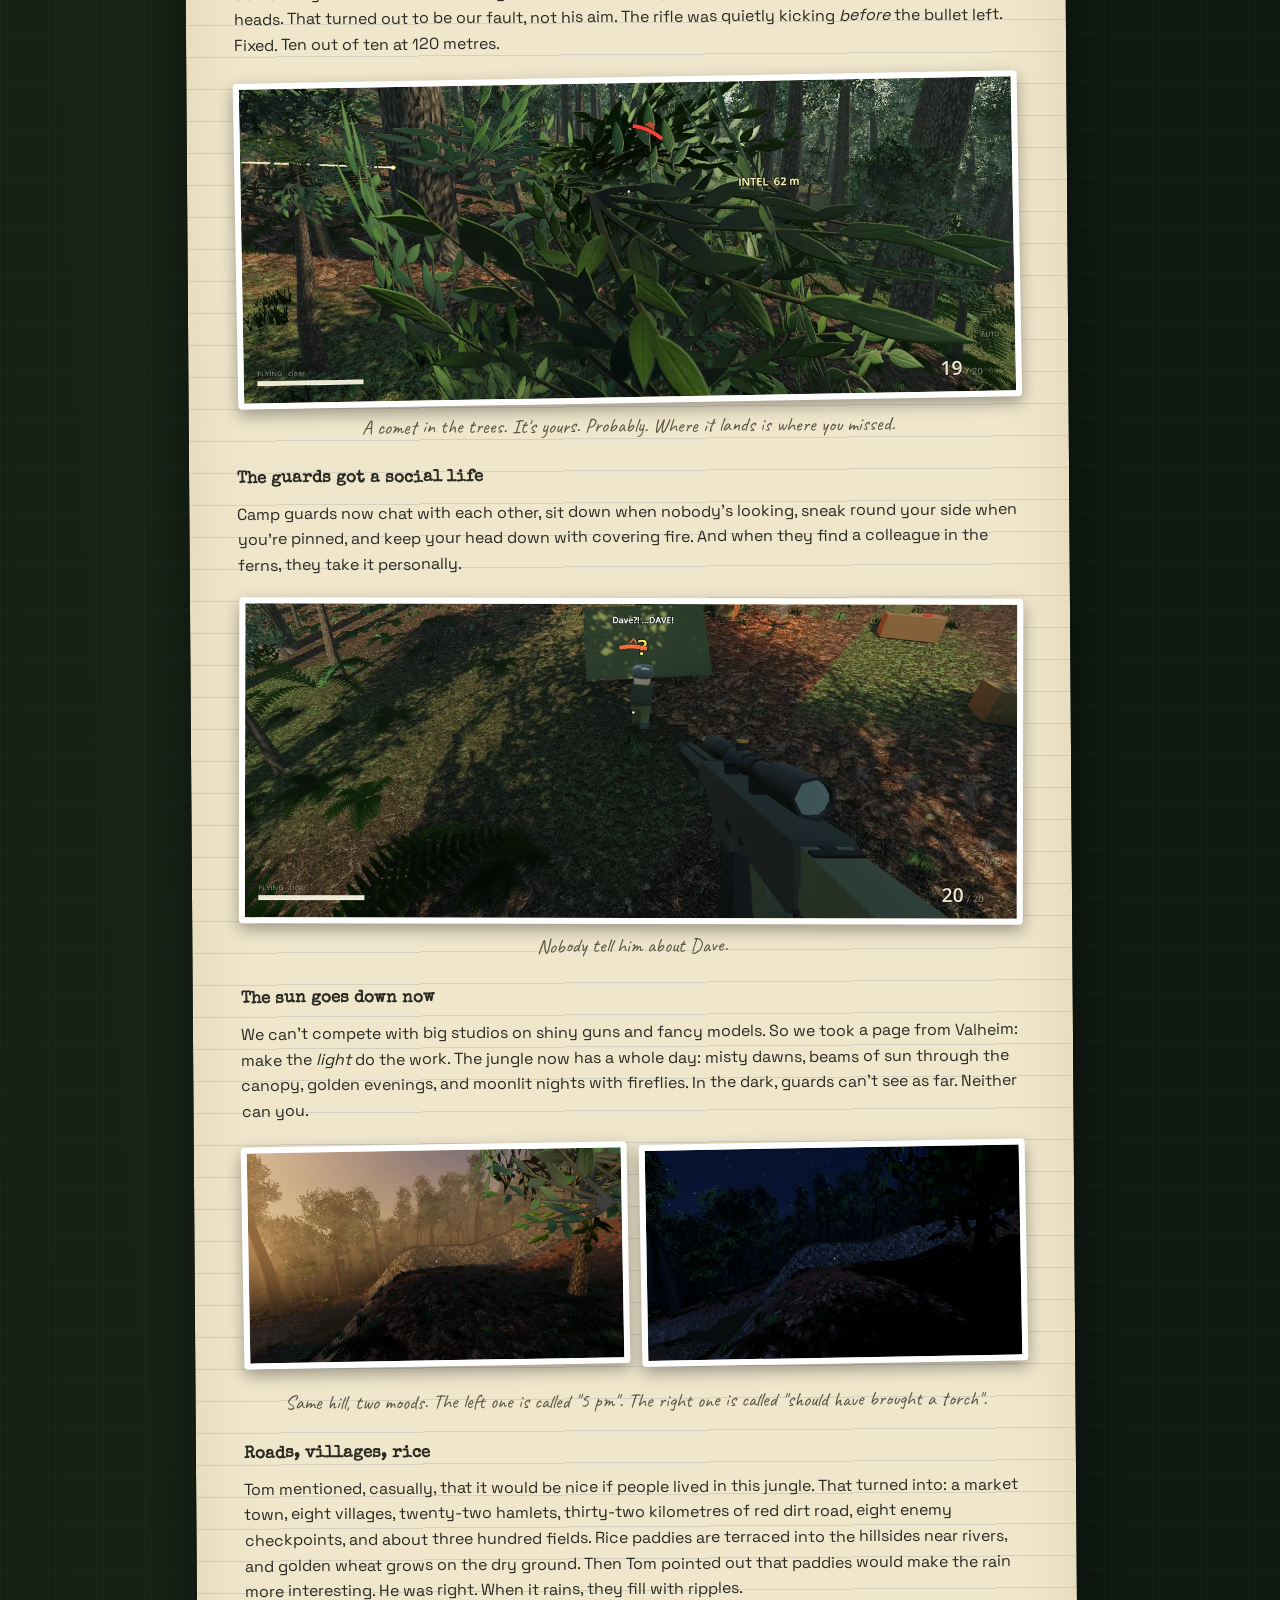
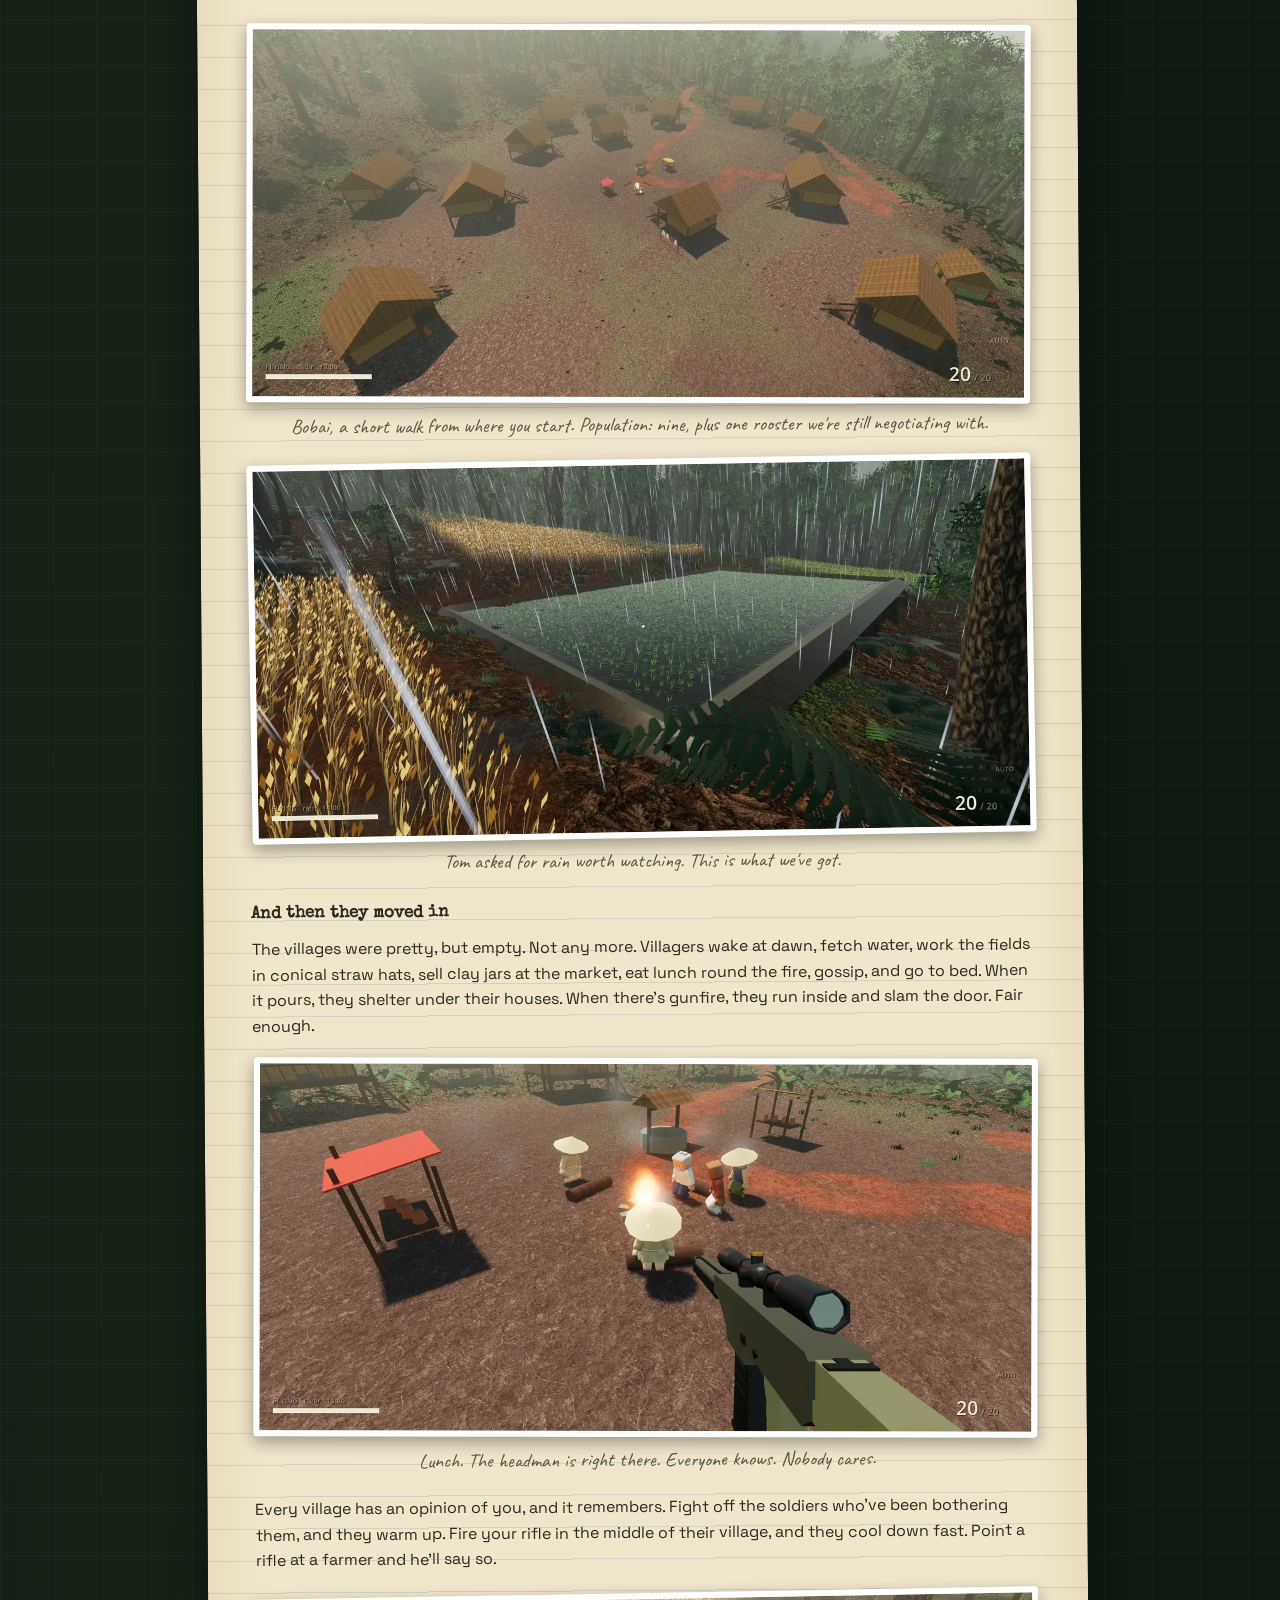
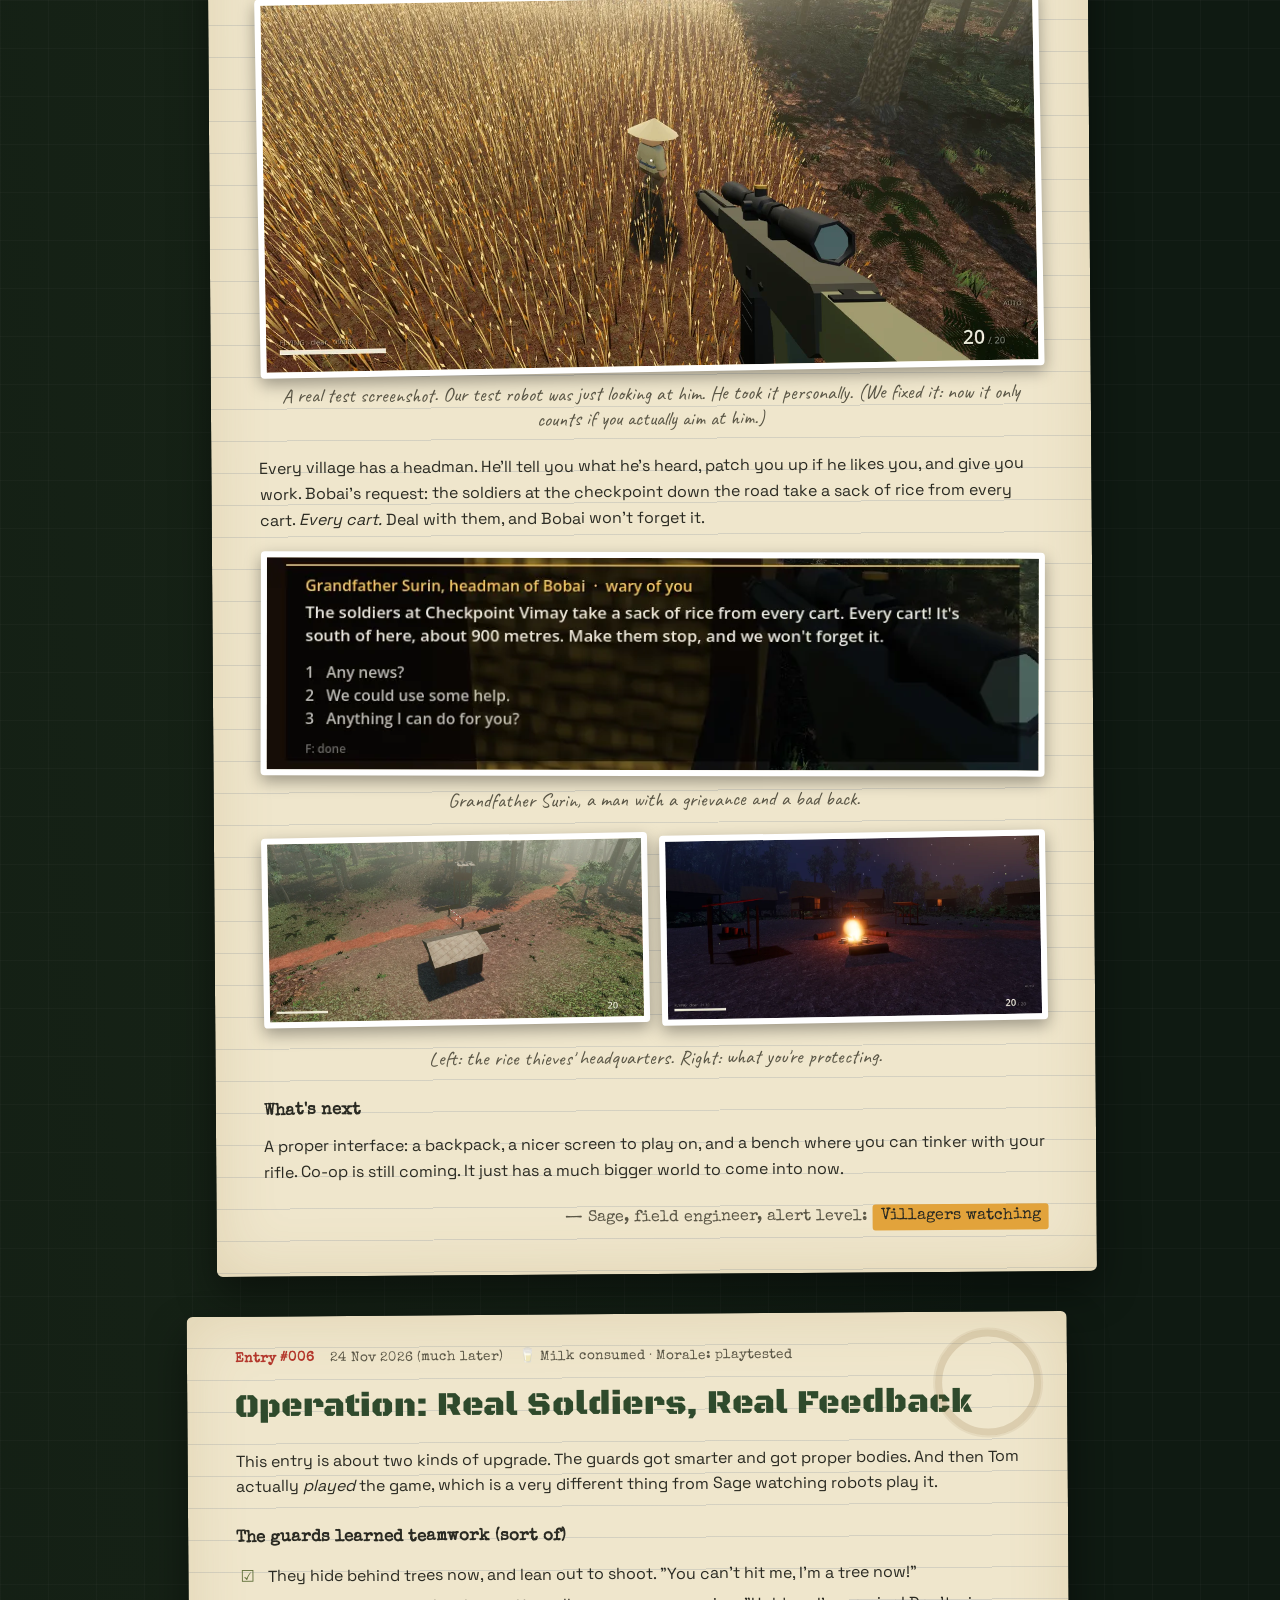
==== commit bbef6c99: "Devlog #009: Operation A Place to Call Home Co-Authored-By: Claude Opus 5.5 <noreply@anthropic.com>" ====
--- a/site/index.html
+++ b/site/index.html
@@ -61,6 +61,95 @@
 
       <article class="entry">
         <header class="entry-head">
+          <span class="entry-no">Entry #009</span>
+          <time datetime="2026-11-25">25 Nov 2026 (still the same day, somehow)</time>
+          <span class="weather" title="Field conditions">📻 Radio crackling · Morale: we have a home now</span>
+        </header>
+        <h3>Operation: A Place to Call Home</h3>
+
+        <p>Tom started the evening playing the game and finished it designing a small private army. In between he found bugs, had ideas, found more bugs, had bigger ideas, and made two 3D models. This is the longest entry yet. It was a long evening.</p>
+
+        <h4>Tom played. Things were found.</h4>
+        <ul class="nope">
+          <li>"Should inventory be draggable? 😃 I cannot interact with items." (It should. It was dropping things into a black hole. It isn't now.)</li>
+          <li>"The stairs. They are the other way around." (The steps climbed away from the house. A house nobody could get into. Very secure.)</li>
+          <li>"I'm shooting straight at the enemy's head and the bullets don't hit." (The tents had invisible walls. The tents won every firefight.)</li>
+          <li>"There's a sudden change, then boom! Big bloom." (At sunset the sun's shadows switched off two degrees early, and the whole forest lit up like a lamp.)</li>
+          <li>"Private Santos is refusing to leave me after I rescued them." (He was very grateful. Too grateful. He now sits by the fire.)</li>
+        </ul>
+
+        <h4>Somewhere to live</h4>
+        <p>Tom's big idea: soldiers need a place they can call home. So now your first job in the jungle is to steal a field radio from an enemy camp. Carry it somewhere quiet, set it up, and that's home. You start there, you come back there, and the radio is how the world talks to you.</p>
+        <p>And here's the best bit: the radio is Tom's own model. So is the folding table it sits on. He made them in Blender this evening and dropped them in. They arrived about twice life size ("next time I'll try to make proper scale 🙂"), so we shrank them. Now every enemy camp has one, and every home has one.</p>
+
+        <figure class="shot pair">
+          <img src="img/009/ham-radio.webp" alt="Tom's 3D model of an olive military ham radio with dials, a frequency display and a Signal Corps plate" loading="lazy" width="720" height="520">
+          <img src="img/009/table.webp" alt="Tom's 3D model of a folding table with an olive top and tubular legs" loading="lazy" width="670" height="580">
+          <figcaption>Made by Tom, tonight. The radio has a little S-meter. Nobody asked for an S-meter. It's perfect.</figcaption>
+        </figure>
+
+        <p>Over the radio come operations, generated fresh each time: steal intel, blow up a supply cache, take out a visiting officer, rescue a prisoner from a bamboo cage. Between jobs the radio chats away: HQ complaining about missing peaches, and rumours built from what's actually out there ("Patrol spotted on the road 900 m south of you"). Also Bravo Six found a frog the size of a dog. They called it Kevin.</p>
+
+        <figure class="shot">
+          <img src="img/009/radio-ops.webp" alt="The field radio screen: three operation cards, Operation Rusty Monsoon (blow up a supply cache), Operation Sticky Buffalo (steal intel), Operation Damp Lantern (take out an officer)" loading="lazy" width="1280" height="720">
+          <figcaption>Pick your trouble. Operation Sticky Buffalo is exactly as glamorous as it sounds.</figcaption>
+        </figure>
+
+        <figure class="shot pair">
+          <img src="img/009/prisoner.webp" alt="A blocky soldier standing in a bamboo cage, the prompt reading: Come on, Lindqvist. We're leaving." loading="lazy" width="1280" height="520">
+          <img src="img/009/cache-gone.webp" alt="A camp after the supply cache exploded: a smoking gap where the crates were" loading="lazy" width="1280" height="520">
+          <figcaption>Left: "I'd have walked out myself, but they took my boots. ...Joking." Right: the cache, formerly.</figcaption>
+        </figure>
+
+        <h4>Your people</h4>
+        <p>Everyone you rescue moves into your camp. For good. They sit at the fire, stand guard, or build things. Up to three come out with you on operations, each with a gun of your choice. F1 to F4 pick who, then one key for the order: follow, hold, go there, weapons free.</p>
+        <p>In the first test, two of them walked into an enemy camp with Tom's virtual boss, and five guards later, Private Santos was lying on the ground waiting for a bandage. That's the job. You patch them up, or the camp holds a small ceremony.</p>
+
+        <figure class="shot">
+          <img src="img/009/blueprint.webp" alt="A see-through blue tent blueprint at the camp labelled TENT 73%, with Corporal Tran building it; the squad list in the corner" loading="lazy" width="1280" height="520">
+          <figcaption>Plan mode. You put down the blueprint, Corporal Tran does the actual work. Very realistic management.</figcaption>
+        </figure>
+
+        <p>Plan mode lets you design your camp: tents, sandbag walls, a watchtower you can actually climb, a supply crate, lamps, a campfire. You place it, your builders put it up over time, and the camp grows. Building supplies come from enemy crates, and they only count once you've carried them home.</p>
+
+        <h4>Guns from BadGun</h4>
+        <p>BadGun made six new guns this evening: a black rifle, an SMG, a pump shotgun, a suppressed marksman rifle, a light machine gun and a wooden marksman rifle. Guards carry them. Guards drop them. You pick them up. Your soldiers get the ones you bring home.</p>
+
+        <figure class="shot">
+          <img src="img/009/guns.webp" alt="Six first-person views of different rifles in tan paint: black rifle, SMG, shotgun, marksman rifle, machine gun, wooden rifle" loading="lazy" width="1280" height="521">
+          <figcaption>A family photo. They all got the same paint job, because the test robot has one favourite colour.</figcaption>
+        </figure>
+
+        <p>And all of it (guns, items, names, the guards' grumbling, HQ's peach complaints) now lives in plain text files you can edit. Want a gun that shoots twice as hard? Change one number. Want the guards to complain about something new? Add a line. Modding, the friendly way.</p>
+
+        <h4>Making it harder (on purpose)</h4>
+        <p>Tom's verdict after a few runs: "It's really easy to sneak up on the enemies." Fair. So: bigger camps, guards roaming the edges, and reinforcements running in about a minute after the alarm. Operations have several steps now (get the keys off the sentry, then open the cage). And the long walk home matters: die out there and you wake up at camp, but your backpack stays where you fell. Go and get it.</p>
+        <p>An extraction shooter, but you don't get teleported to a lobby afterwards. You live in the world. Home is a place you walk to.</p>
+
+        <h4>And it got prettier</h4>
+        <p>Rocks (we had none, it turned out, and Tom noticed). Colour grading. Proper beams of sunlight through the canopy. Rain that's lit by the scene instead of glowing like a starfield. Dust in the air, falling leaves, ground mist in the mornings.</p>
+
+        <figure class="shot pair">
+          <img src="img/009/god-rays.webp" alt="Afternoon sun streaming through tall jungle trees in golden beams" loading="lazy" width="1280" height="720">
+          <img src="img/009/rock.webp" alt="A mossy boulder half sunk into the jungle floor beside a fern" loading="lazy" width="1280" height="720">
+          <figcaption>Left: the sun, doing its best work. Right: a rock. We're very proud of the rock.</figcaption>
+        </figure>
+
+        <figure class="shot pair">
+          <img src="img/009/rain-night.webp" alt="A dark rainy night in the jungle, rain streaks faint and grey" loading="lazy" width="1280" height="720">
+          <img src="img/009/tower.webp" alt="The view from the home watchtower over a ring of sandbag walls" loading="lazy" width="1280" height="520">
+          <figcaption>Night rain that no longer looks like warp speed, and the view from your own watchtower. You climbed the ladder. Nobody fell. This time.</figcaption>
+        </figure>
+
+        <h4>What's next</h4>
+        <p>Tom has an idea for how the game starts, an intro with our characters, and he's keeping it a secret for now. We'll find out tomorrow. Probably.</p>
+
+        <p class="sig">— Sage, field engineer, alert level: <span class="alert-chip">Home, finally</span></p>
+      </article>
+
+
+      <article class="entry">
+        <header class="entry-head">
           <span class="entry-no">Entry #008</span>
           <time datetime="2026-11-25">25 Nov 2026 (the same very long day)</time>
           <span class="weather" title="Field conditions">☁️ Partly cloudy · Morale: Uncle Tam is home</span>
@@ -650,8 +739,8 @@
         <li data-pct="100"><span class="ms-name">Have the idea</span><span class="bar"><i style="--p:100%"></i></span><span class="ms-note">Nailed it.</span></li>
         <li data-pct="100"><span class="ms-name">M0 · Prototype the fun</span><span class="bar"><i style="--p:100%"></i></span><span class="ms-note">Done. Tom played it: "feels really good."</span></li>
         <li data-pct="5"><span class="ms-name">M1 · Play with friends</span><span class="bar"><i style="--p:5%"></i></span><span class="ms-note">Parked until single-player shines. The world they'll join keeps growing.</span></li>
-        <li data-pct="10"><span class="ms-name">M2 · Mission Director</span><span class="bar"><i style="--p:10%"></i></span><span class="ms-note">See the toy version below.</span></li>
-        <li data-pct="60"><span class="ms-name">M3 · A jungle you can learn</span><span class="bar"><i style="--p:60%"></i></span><span class="ms-note">Map, patrols, jobs, clouds. Next: the market town comes alive.</span></li>
+        <li data-pct="45"><span class="ms-name">M2 · Mission Director</span><span class="bar"><i style="--p:45%"></i></span><span class="ms-note">Five kinds of operation, multi-step, with reinforcements. Over the radio.</span></li>
+        <li data-pct="70"><span class="ms-name">M3 · A jungle you can learn</span><span class="bar"><i style="--p:70%"></i></span><span class="ms-note">Rocks, light, rain, a home with a radio. Next: the market town comes alive.</span></li>
         <li data-pct="0"><span class="ms-name">M4 · The full 64 × 64 km</span><span class="bar"><i style="--p:0%"></i></span><span class="ms-note">Walking one edge takes ~13 hours. Bring snacks.</span></li>
       </ol>
 
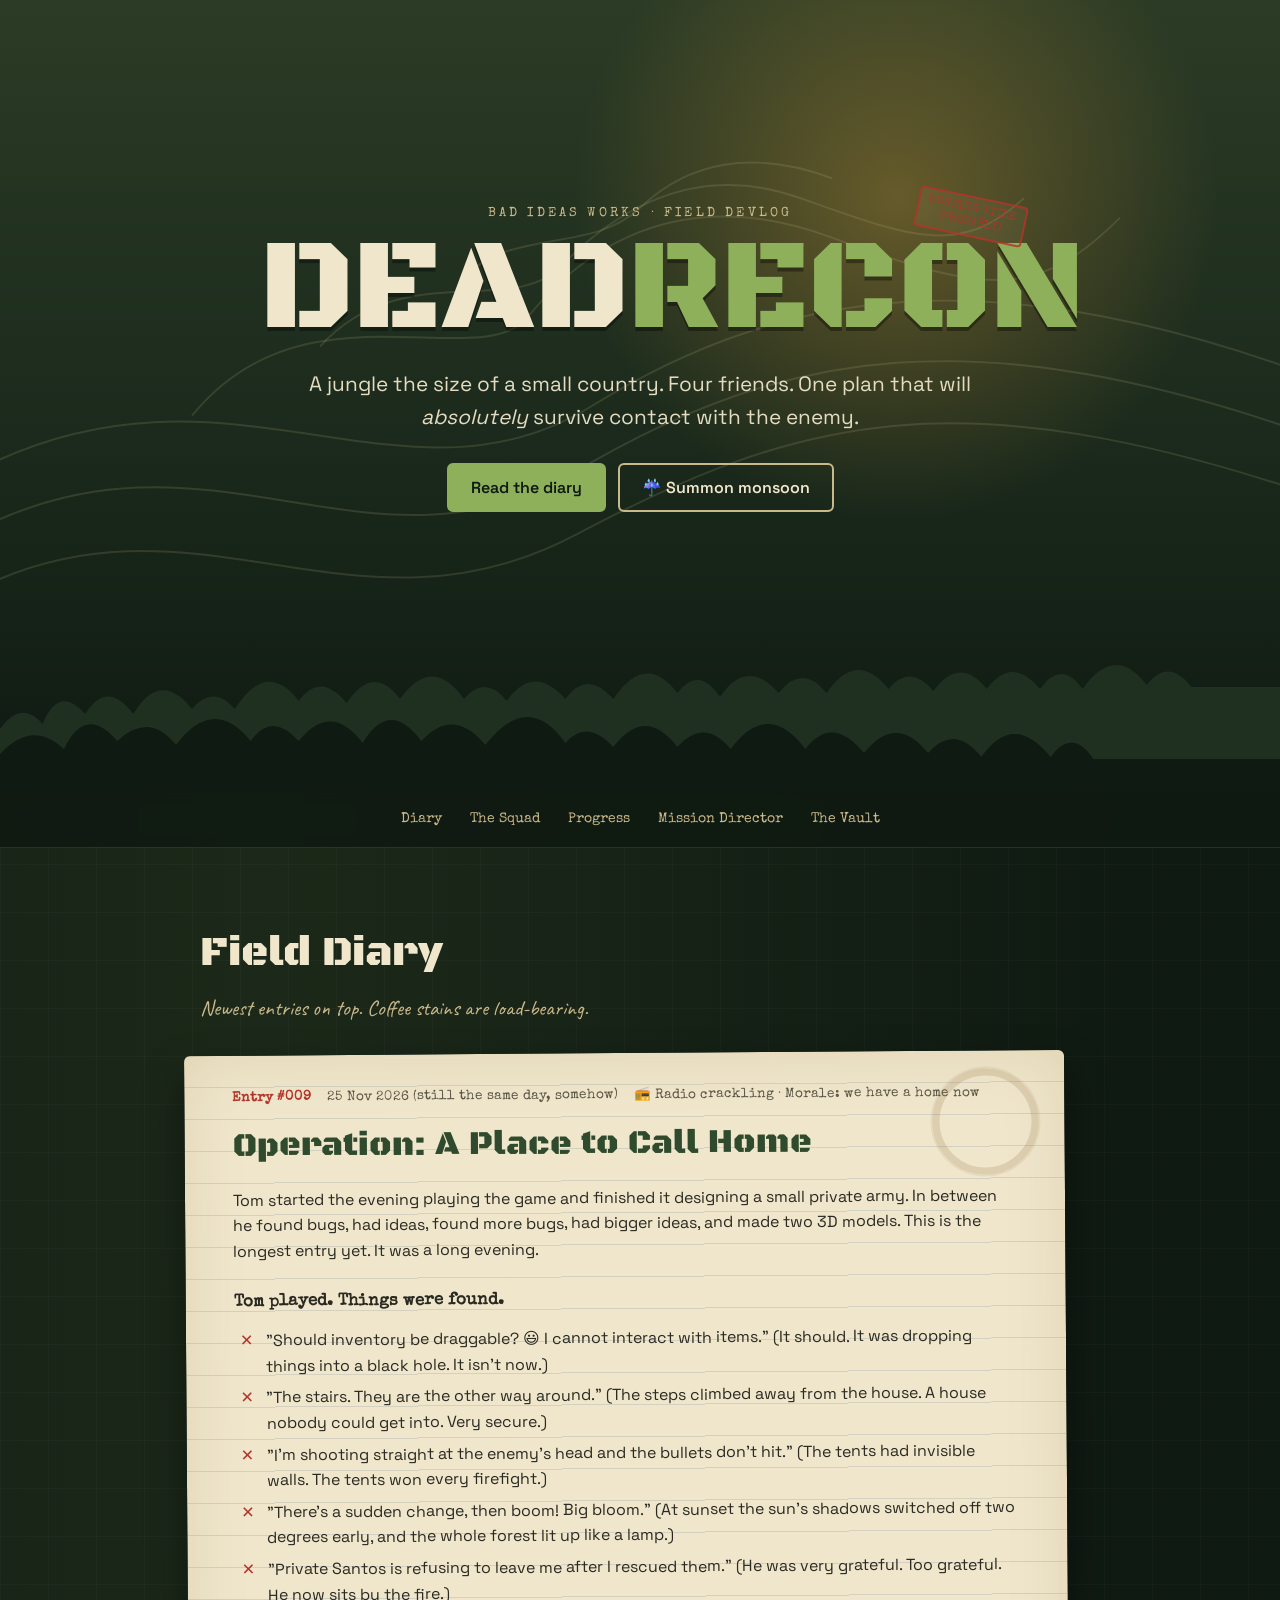
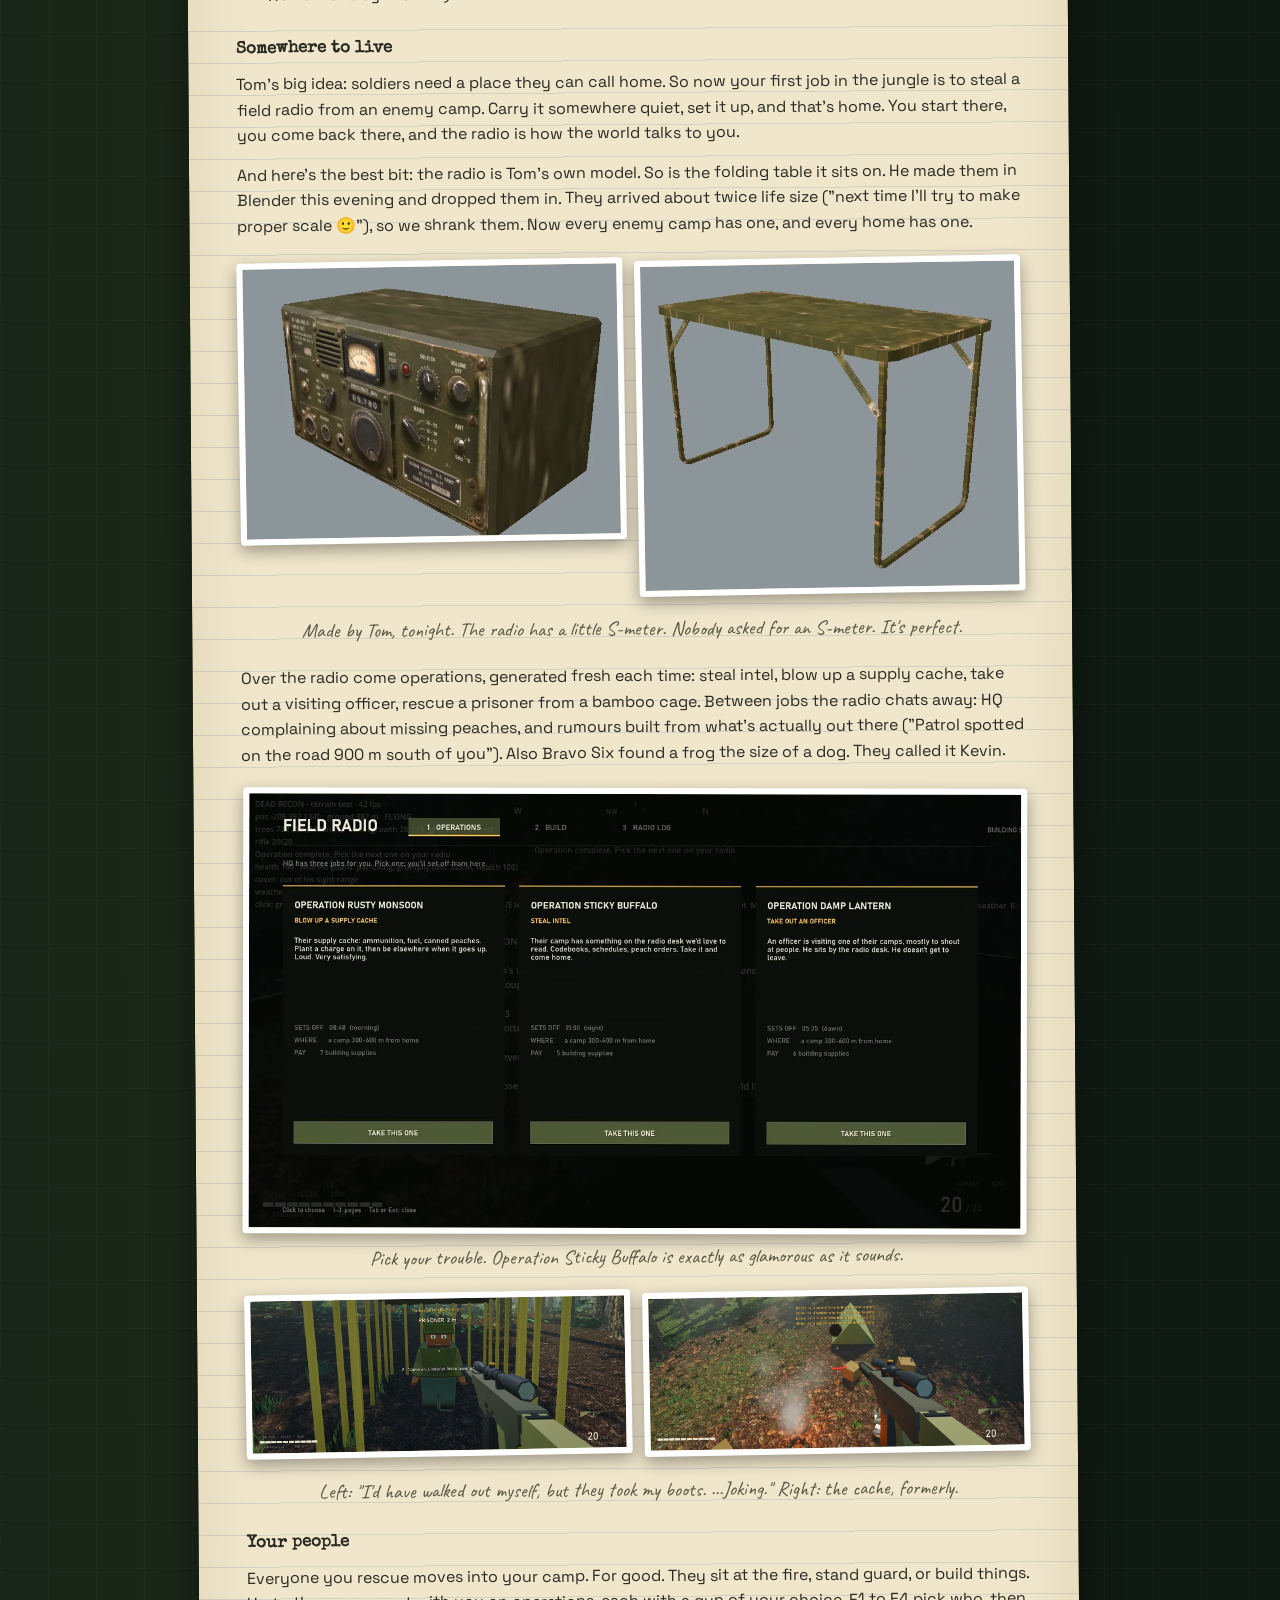
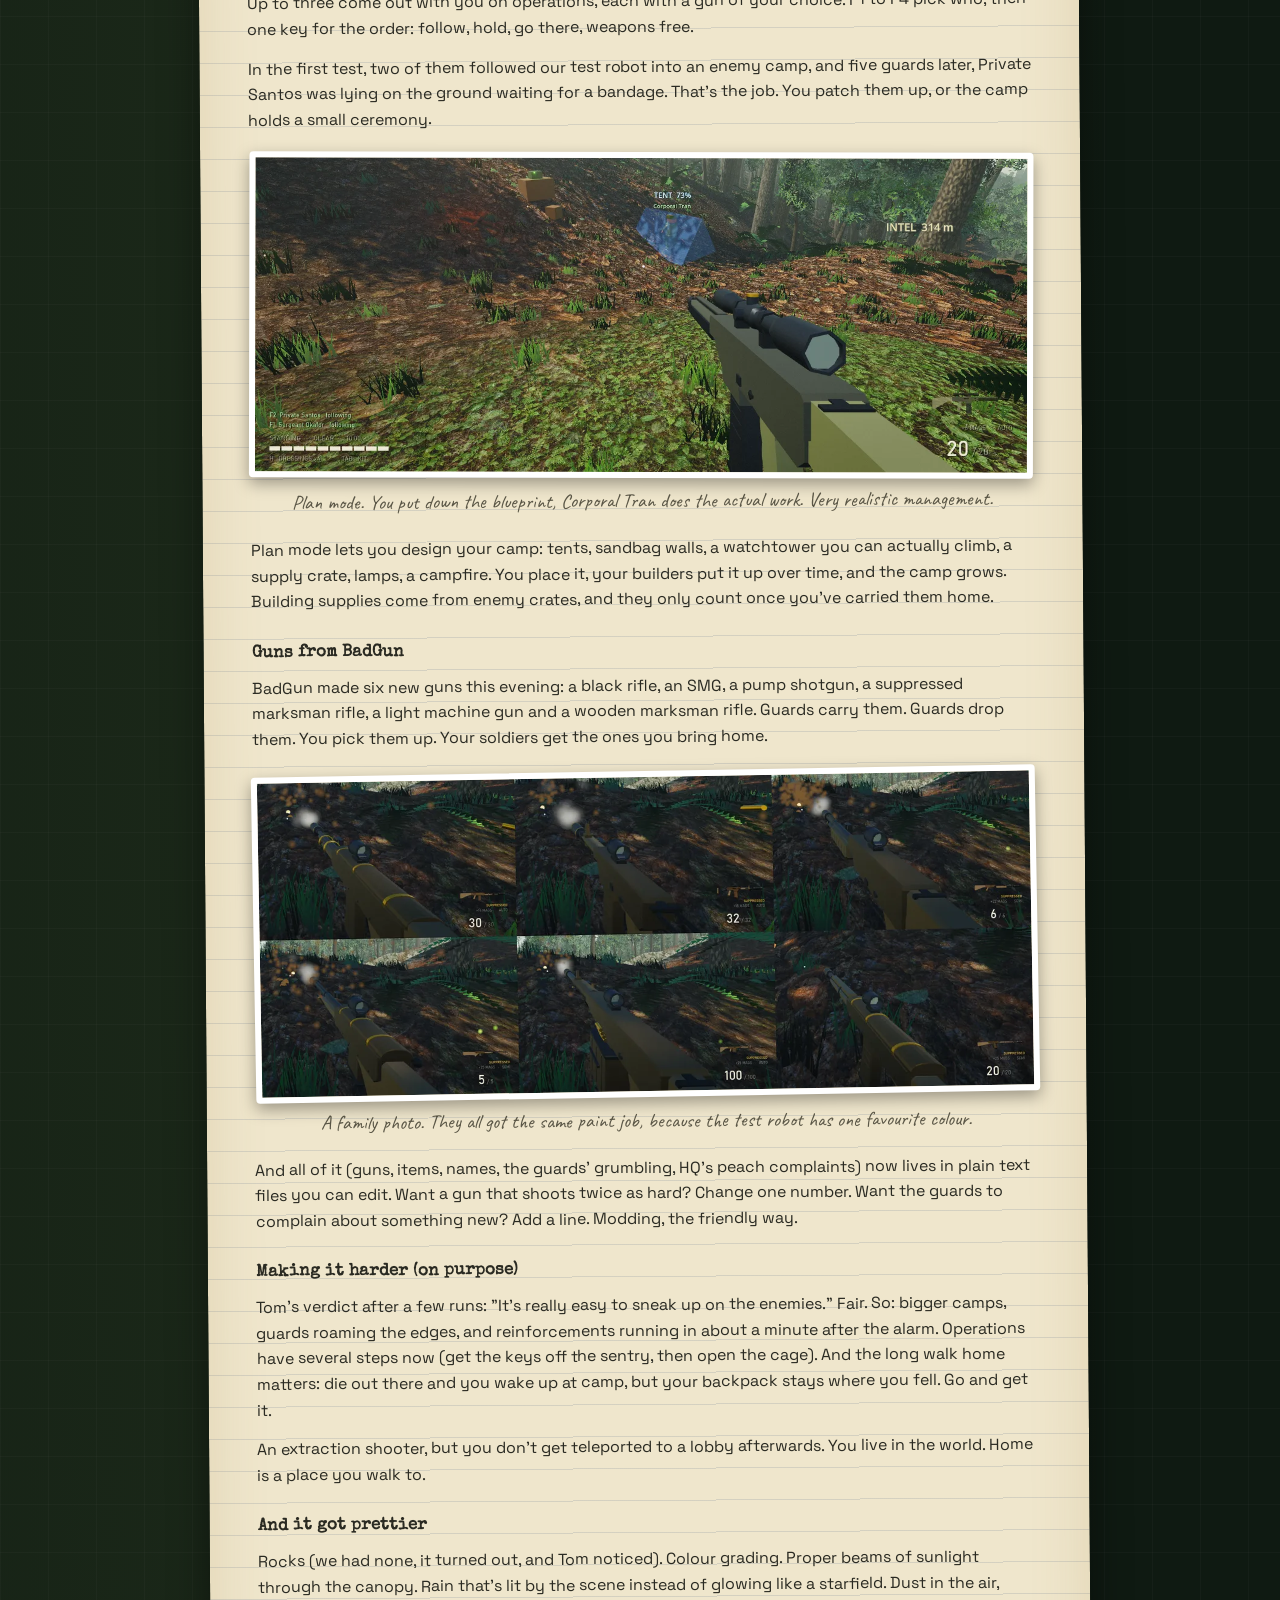
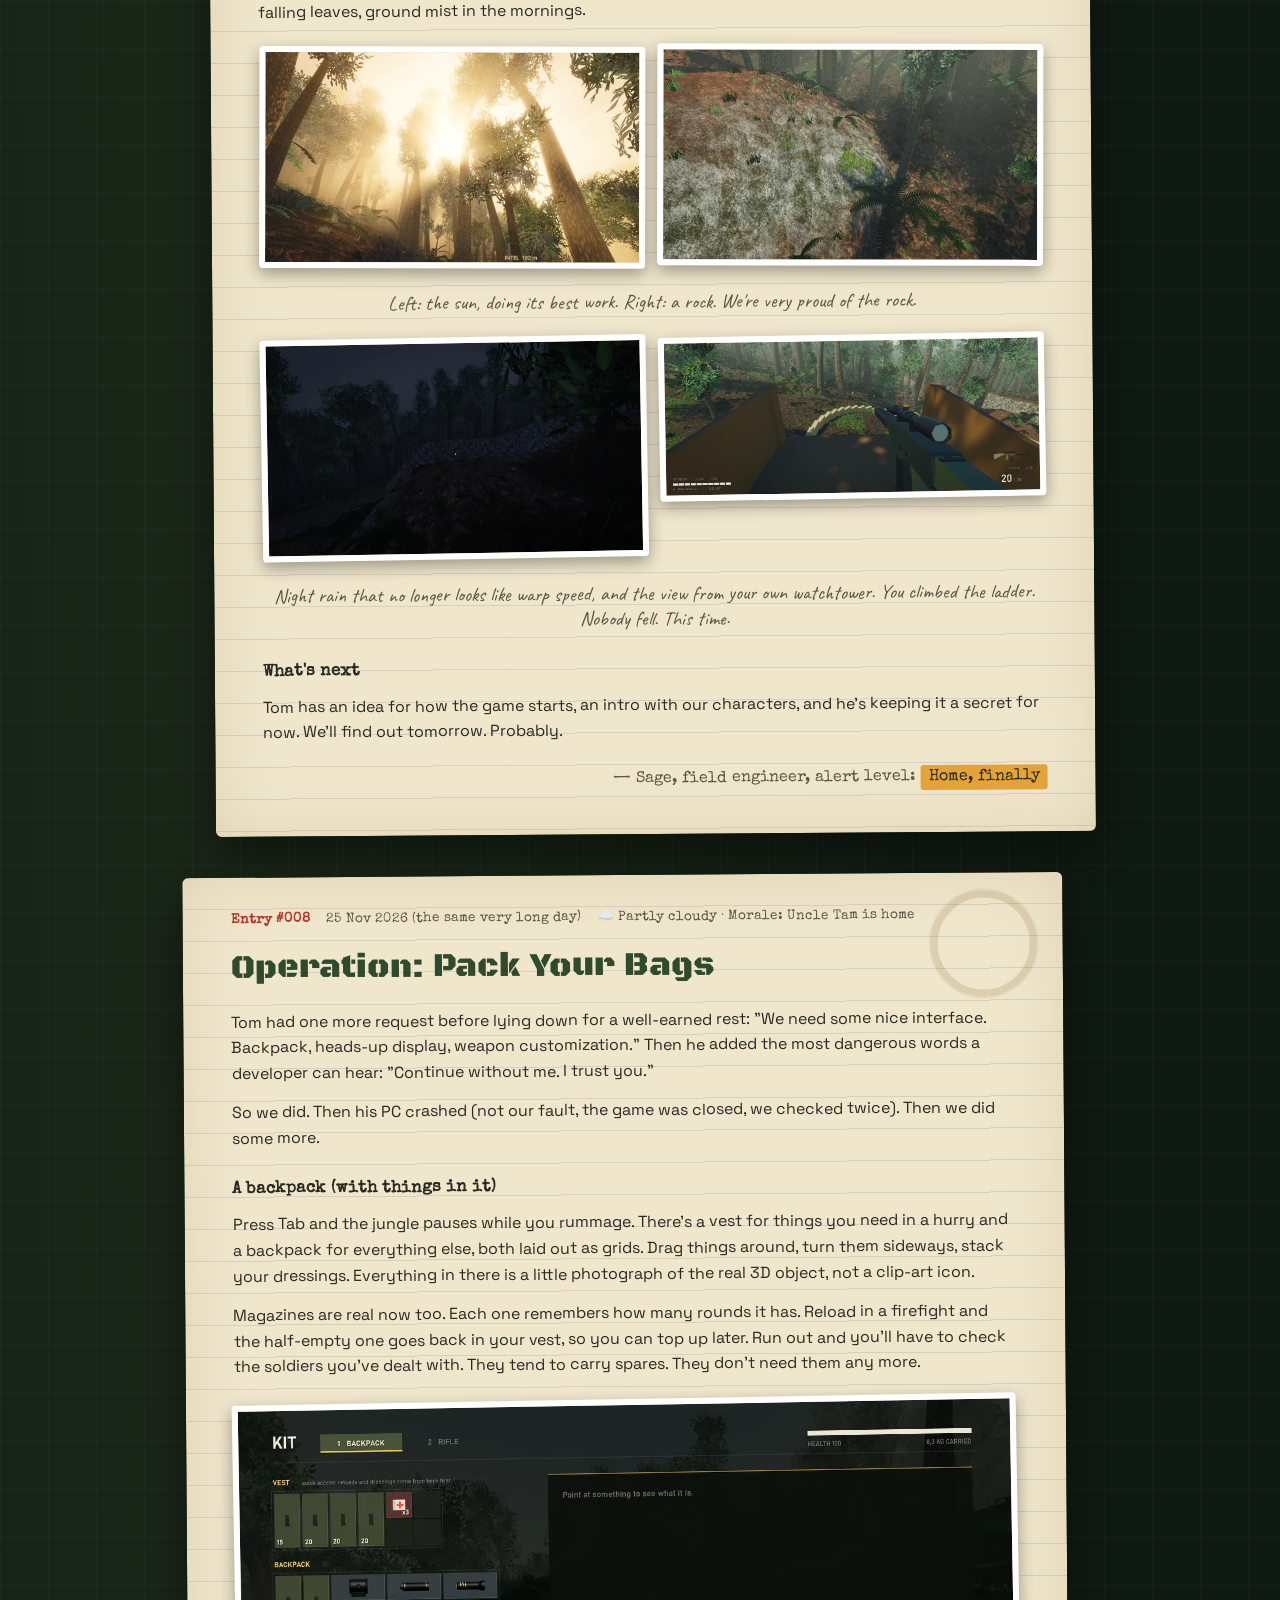
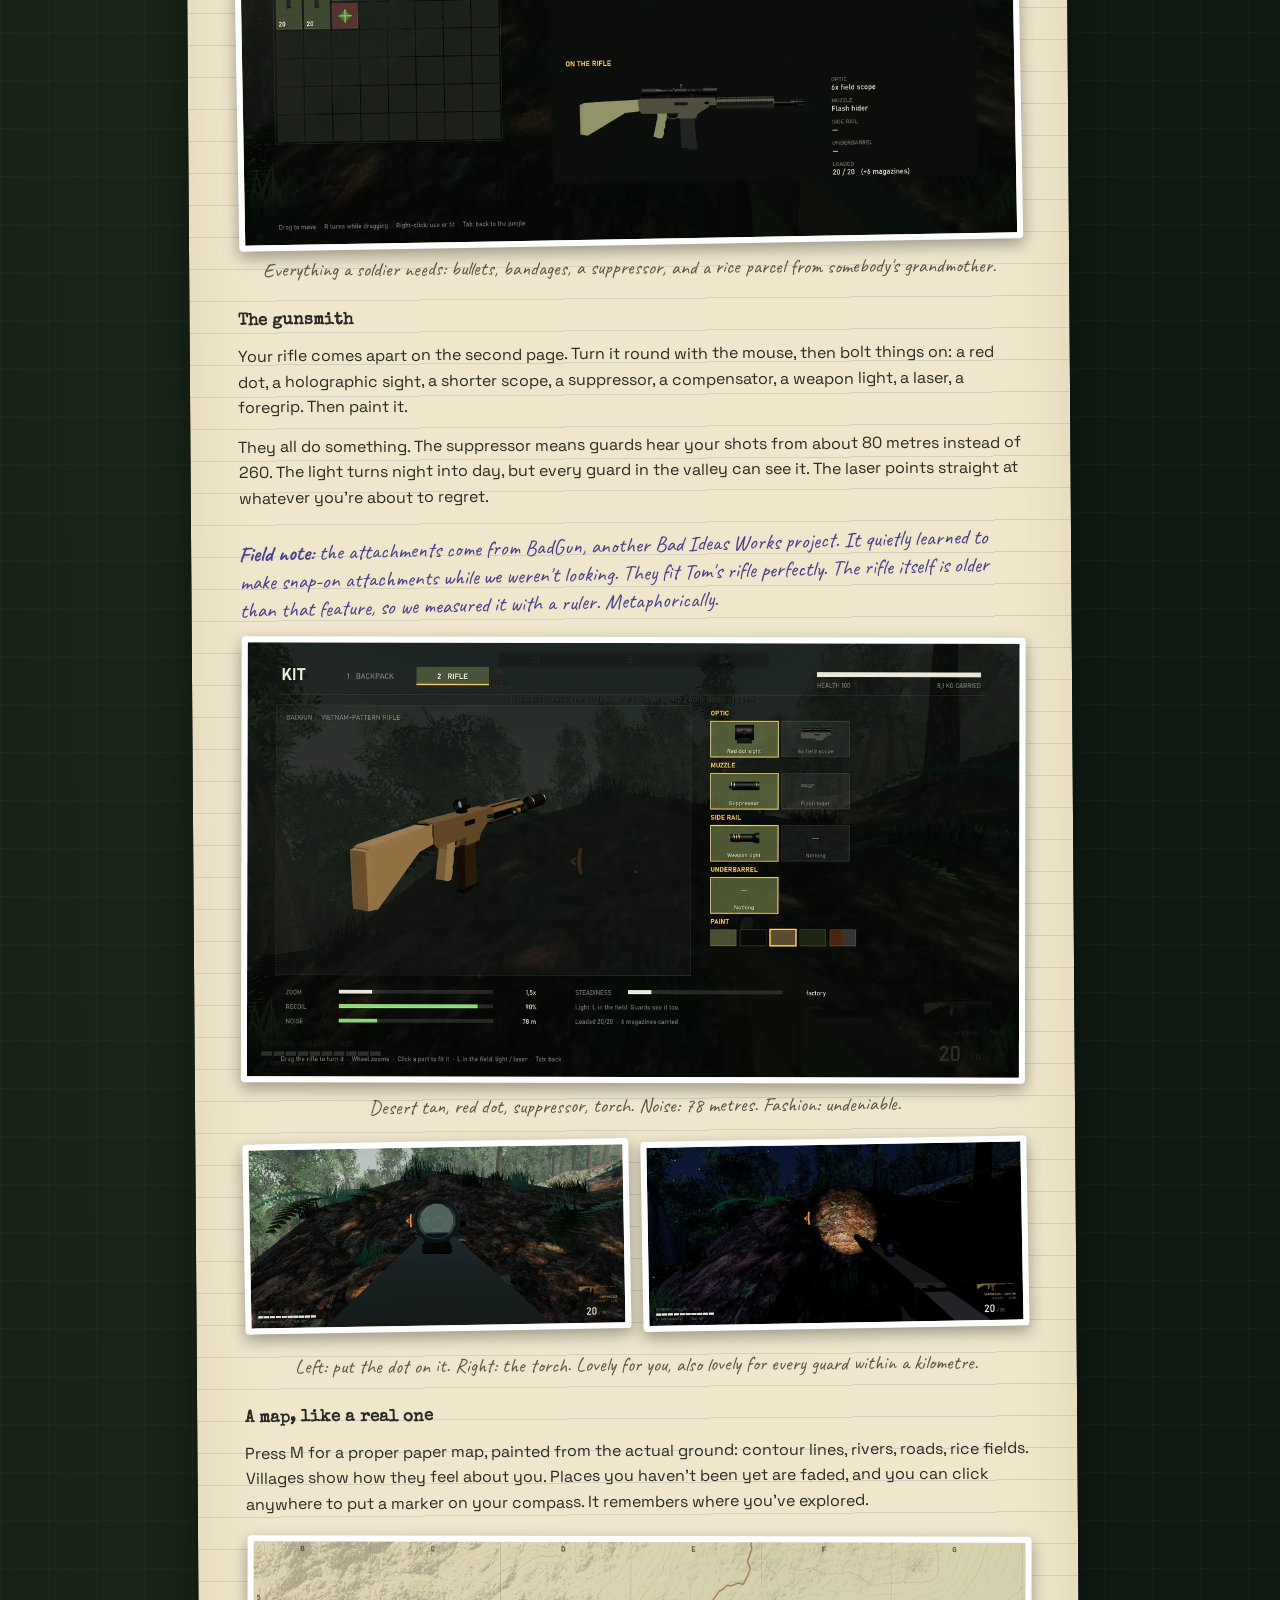
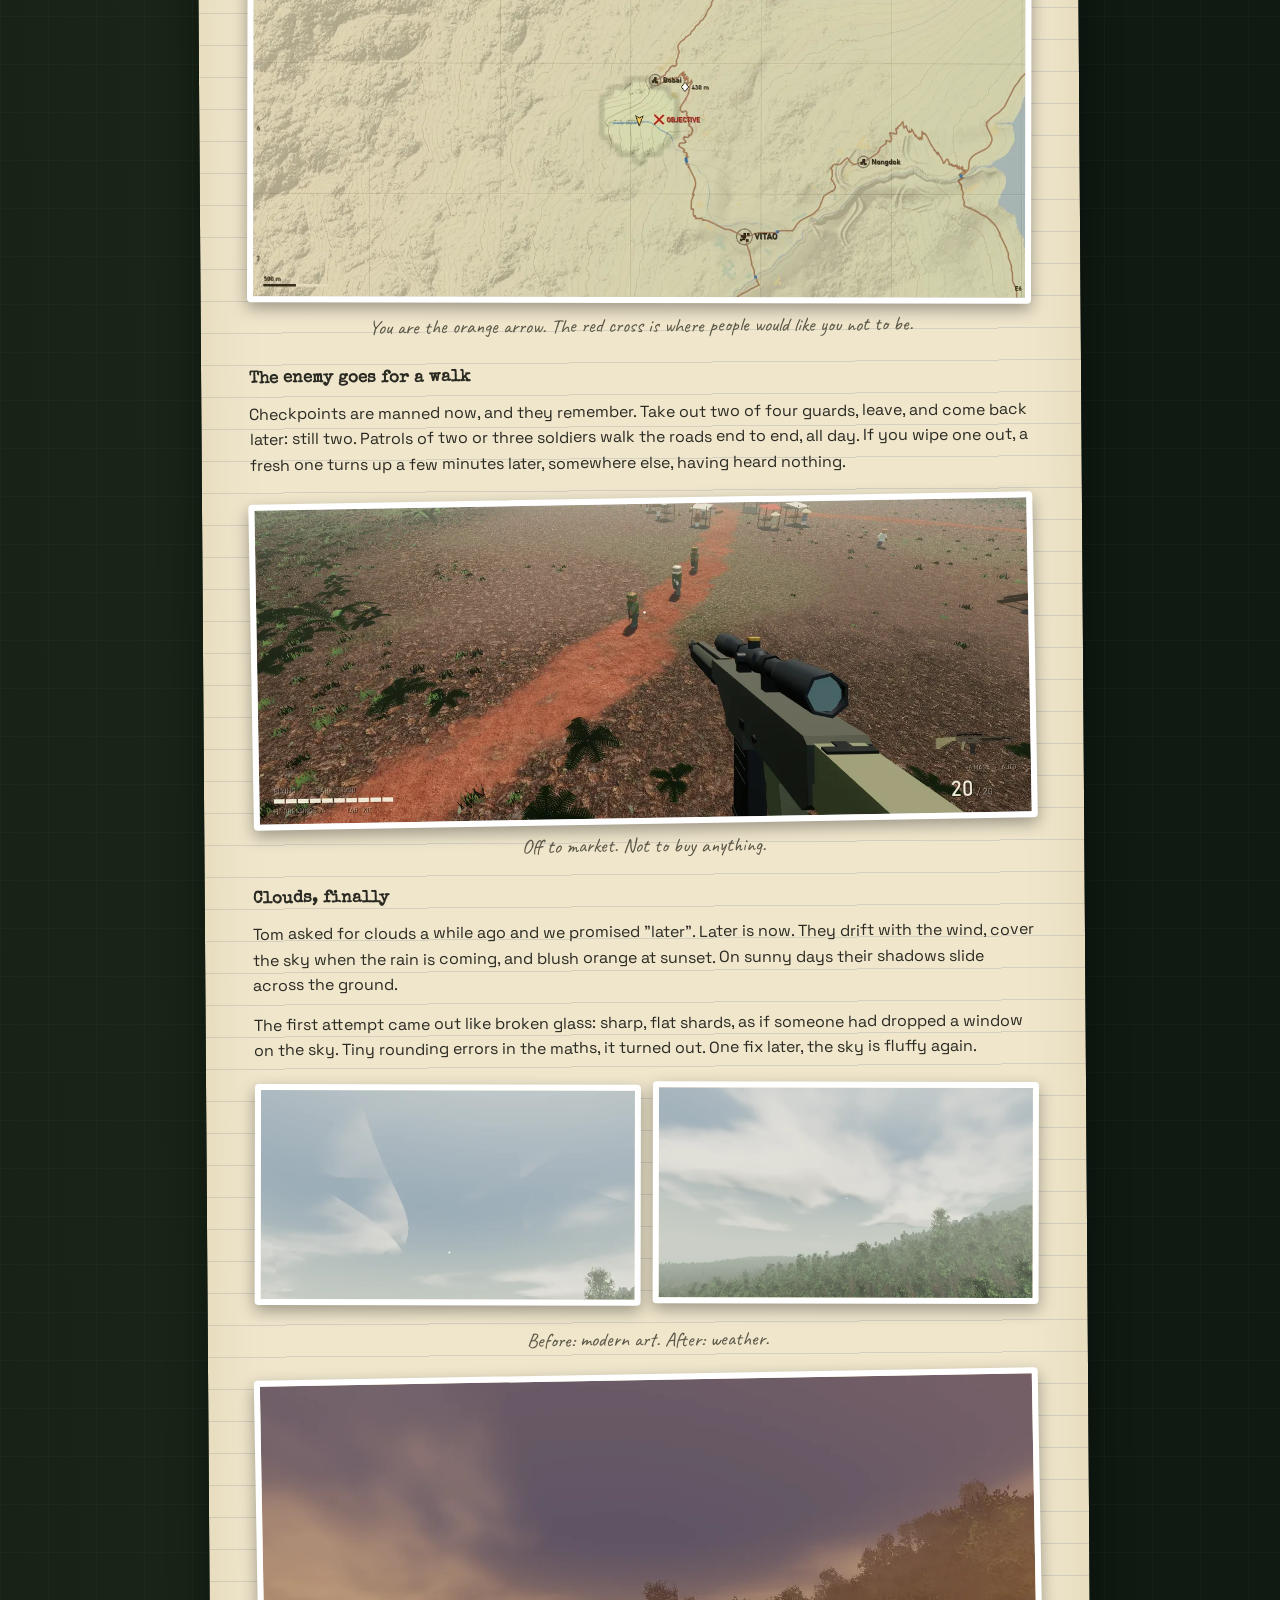
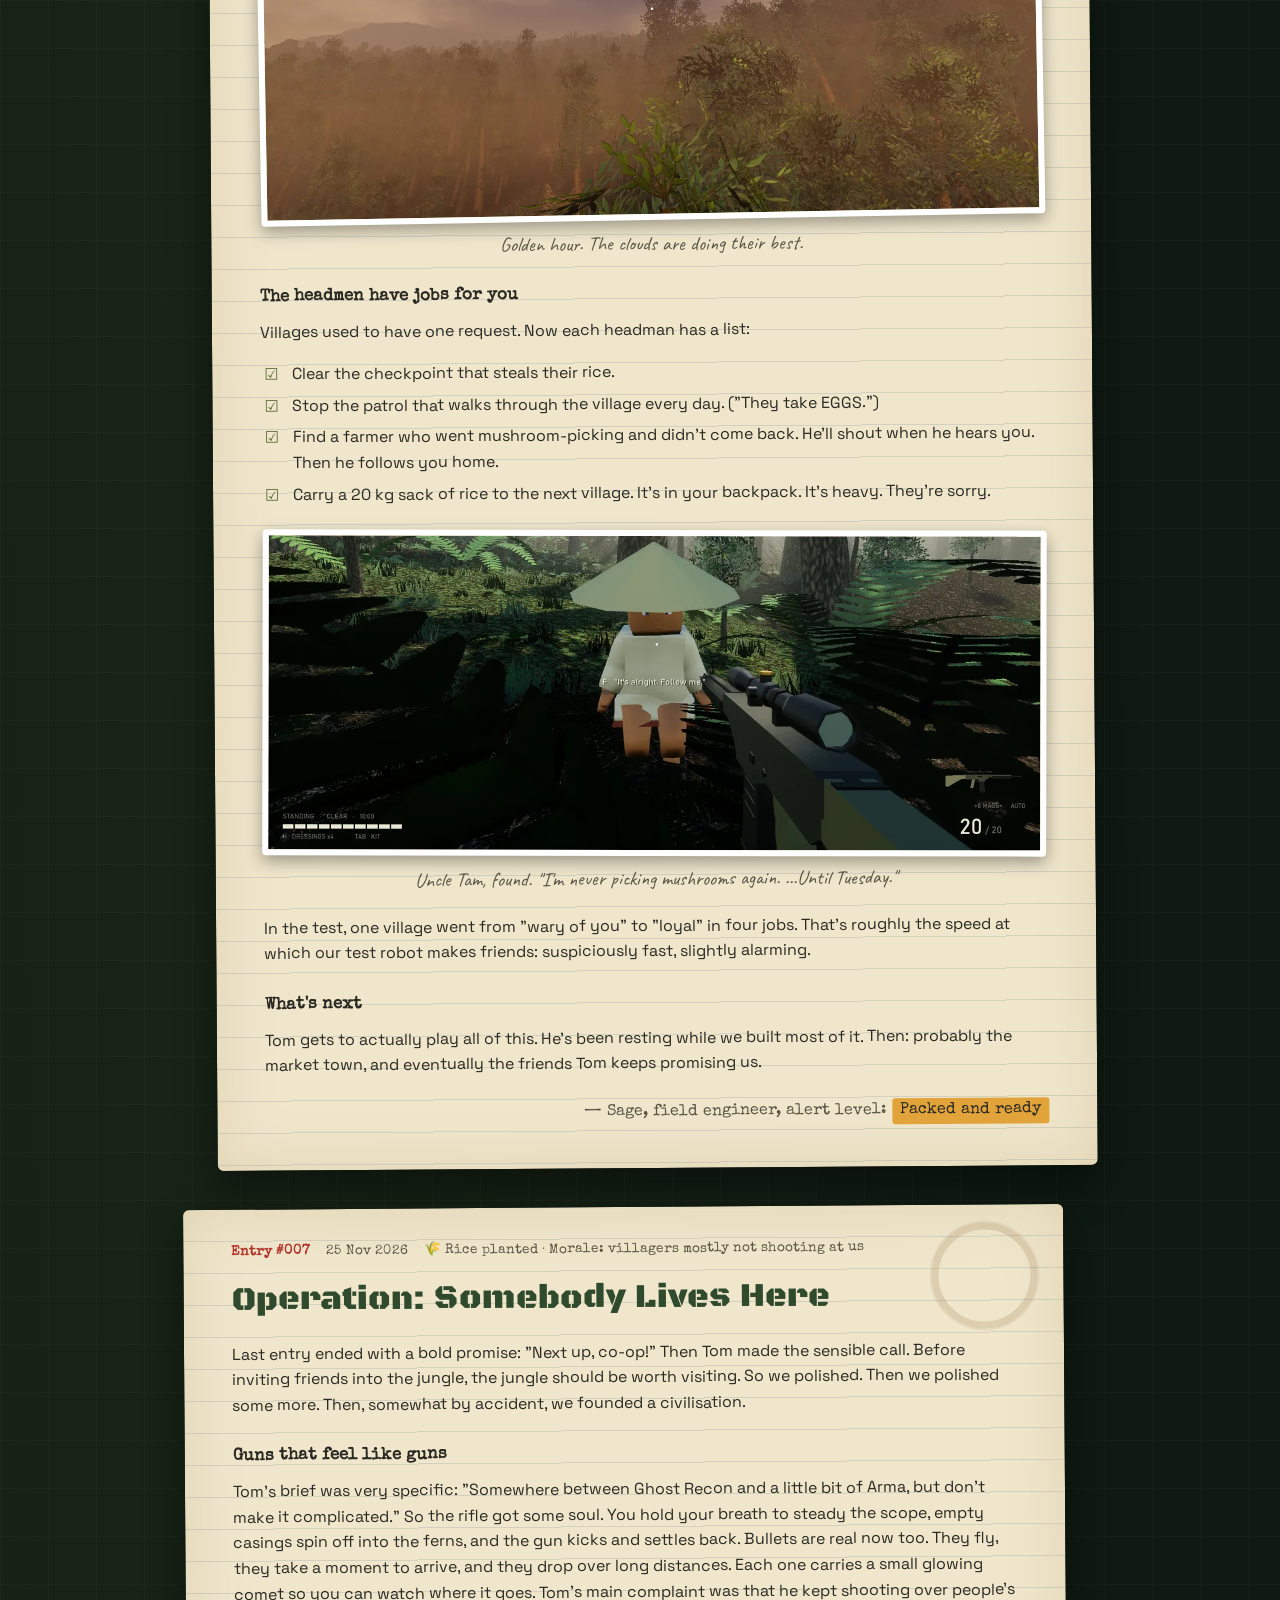
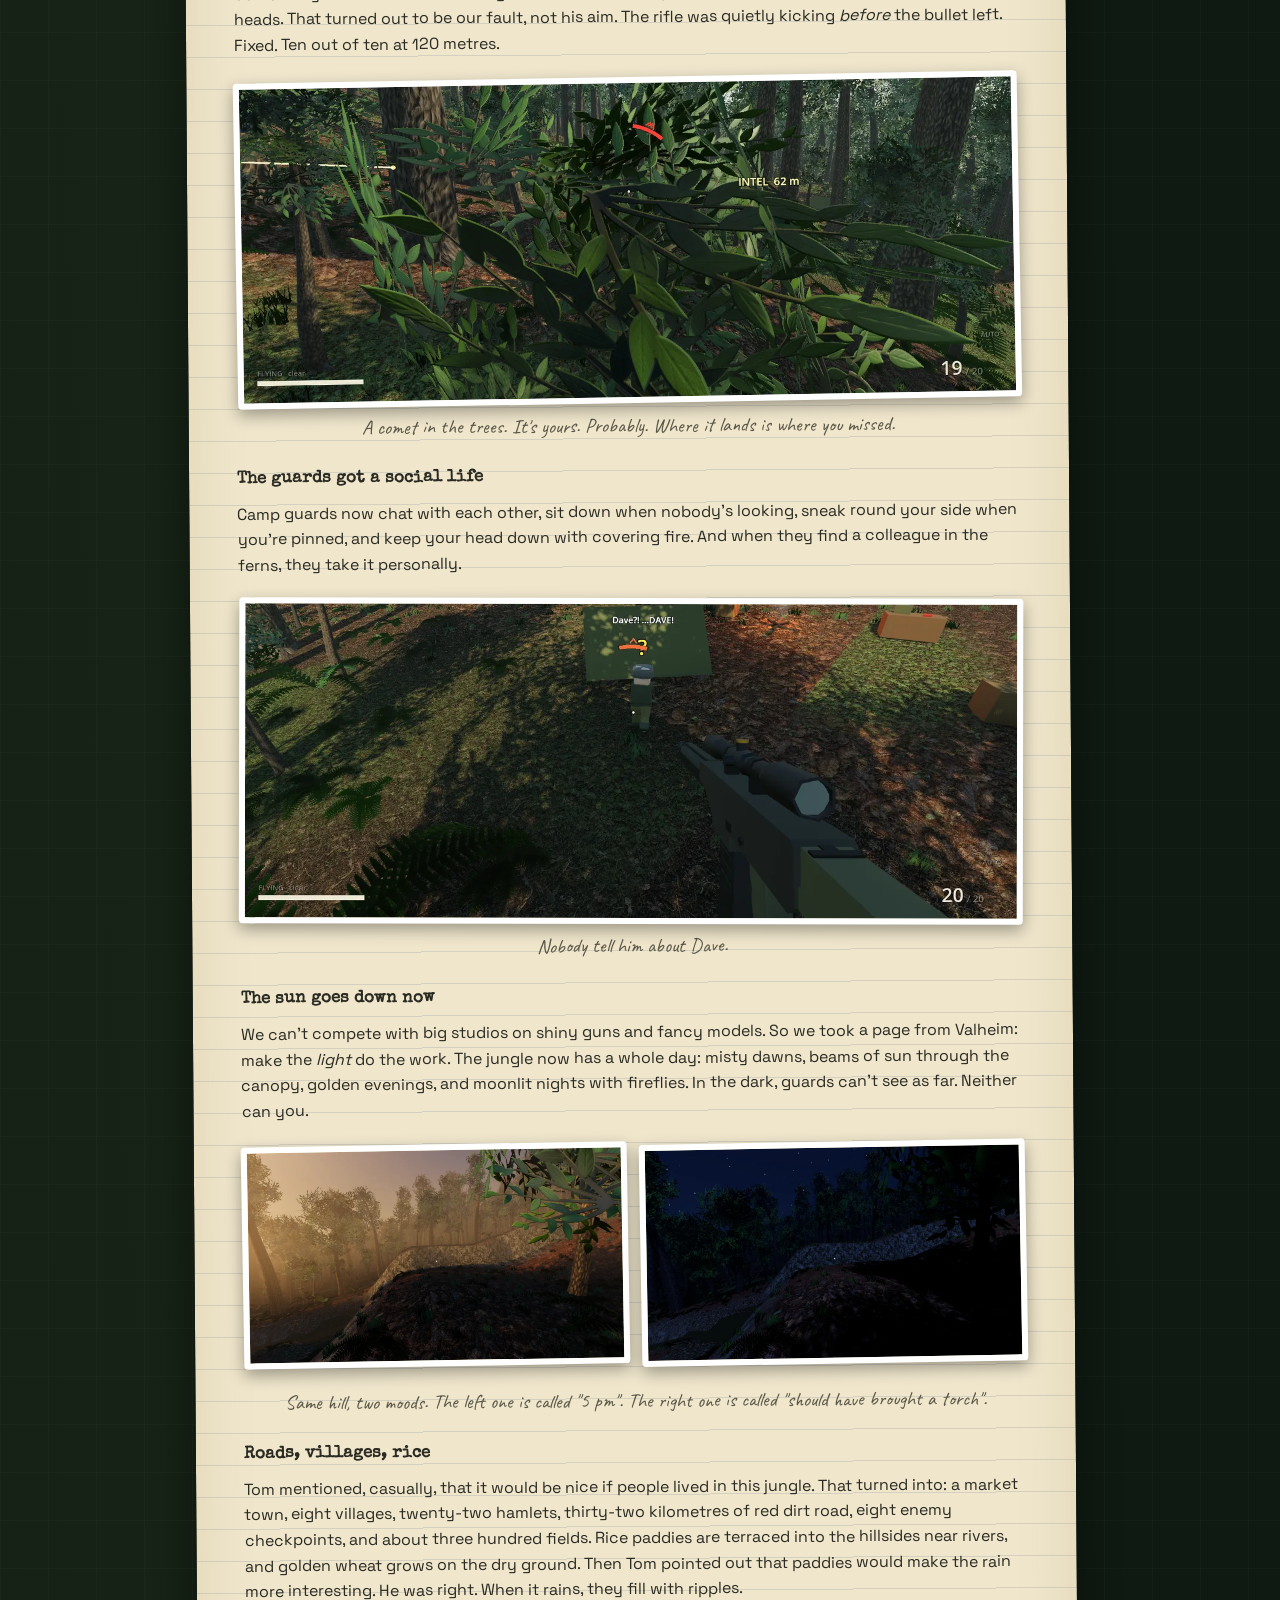
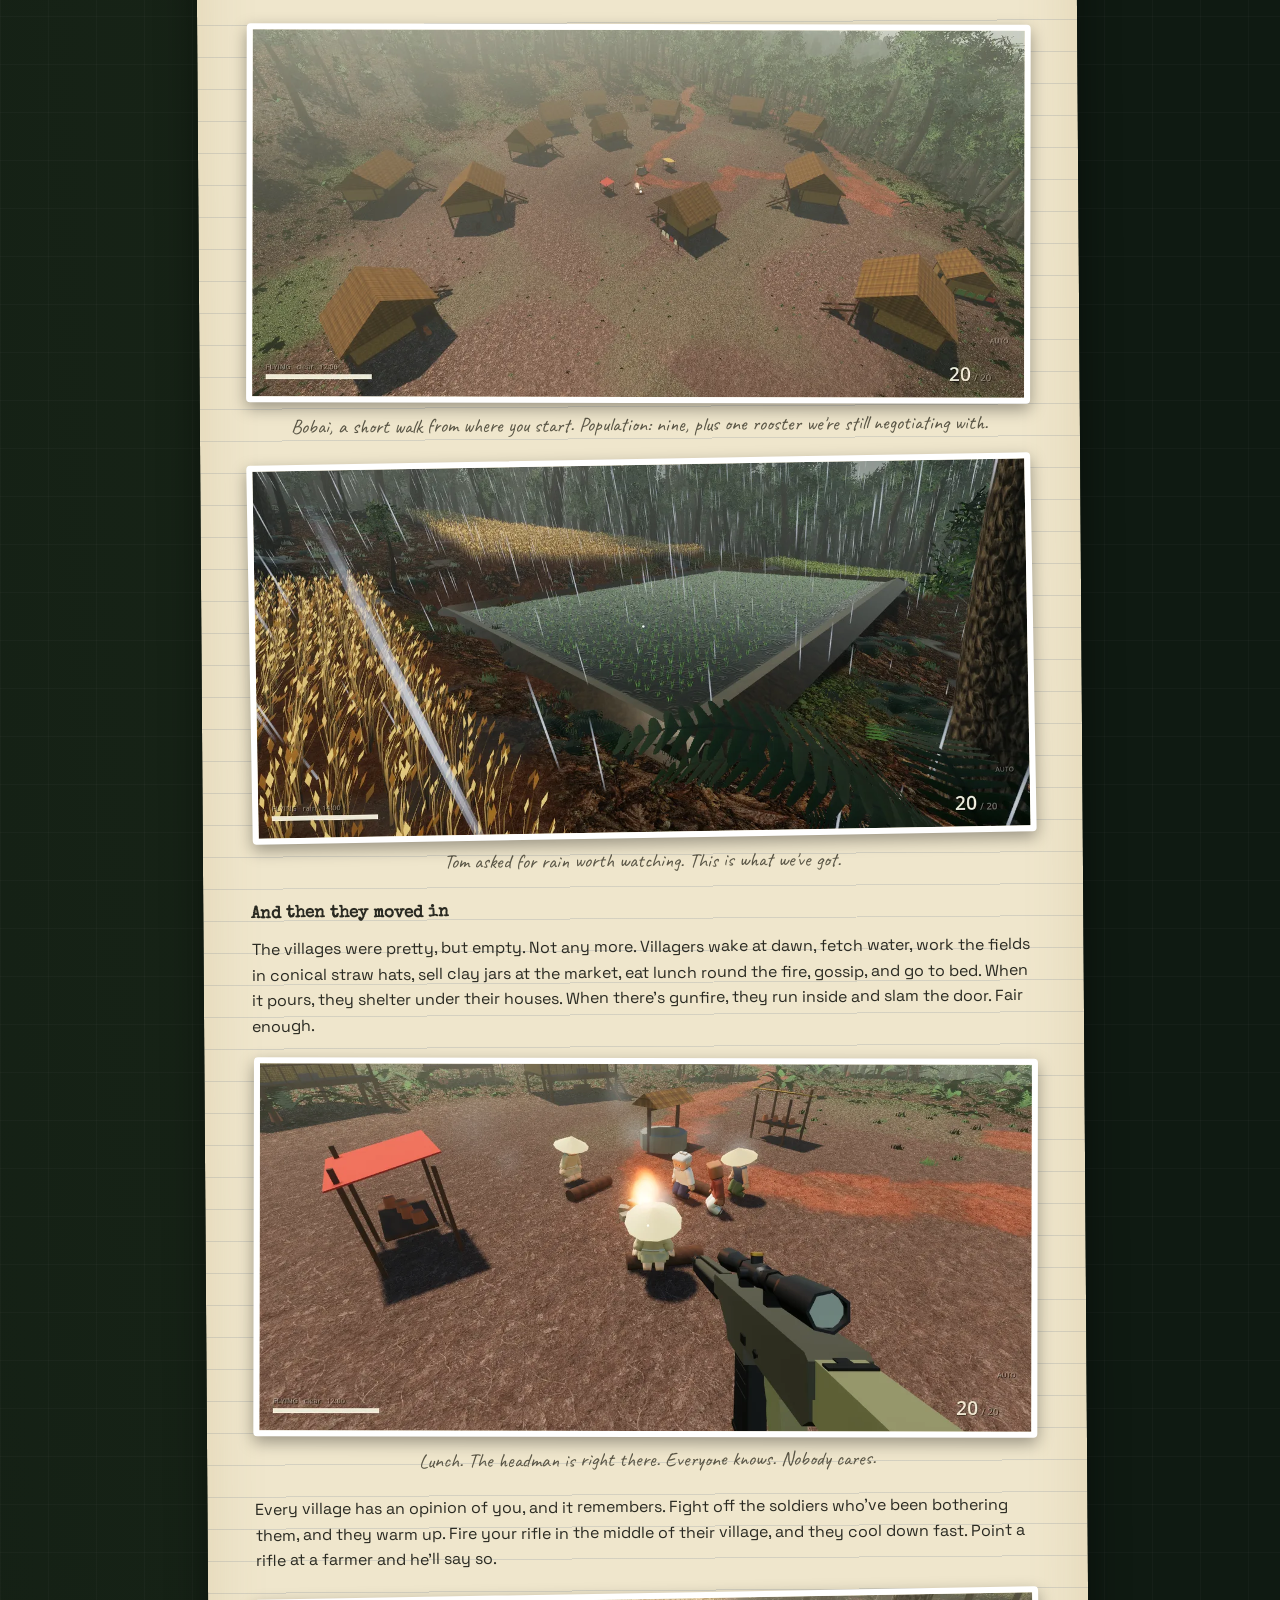
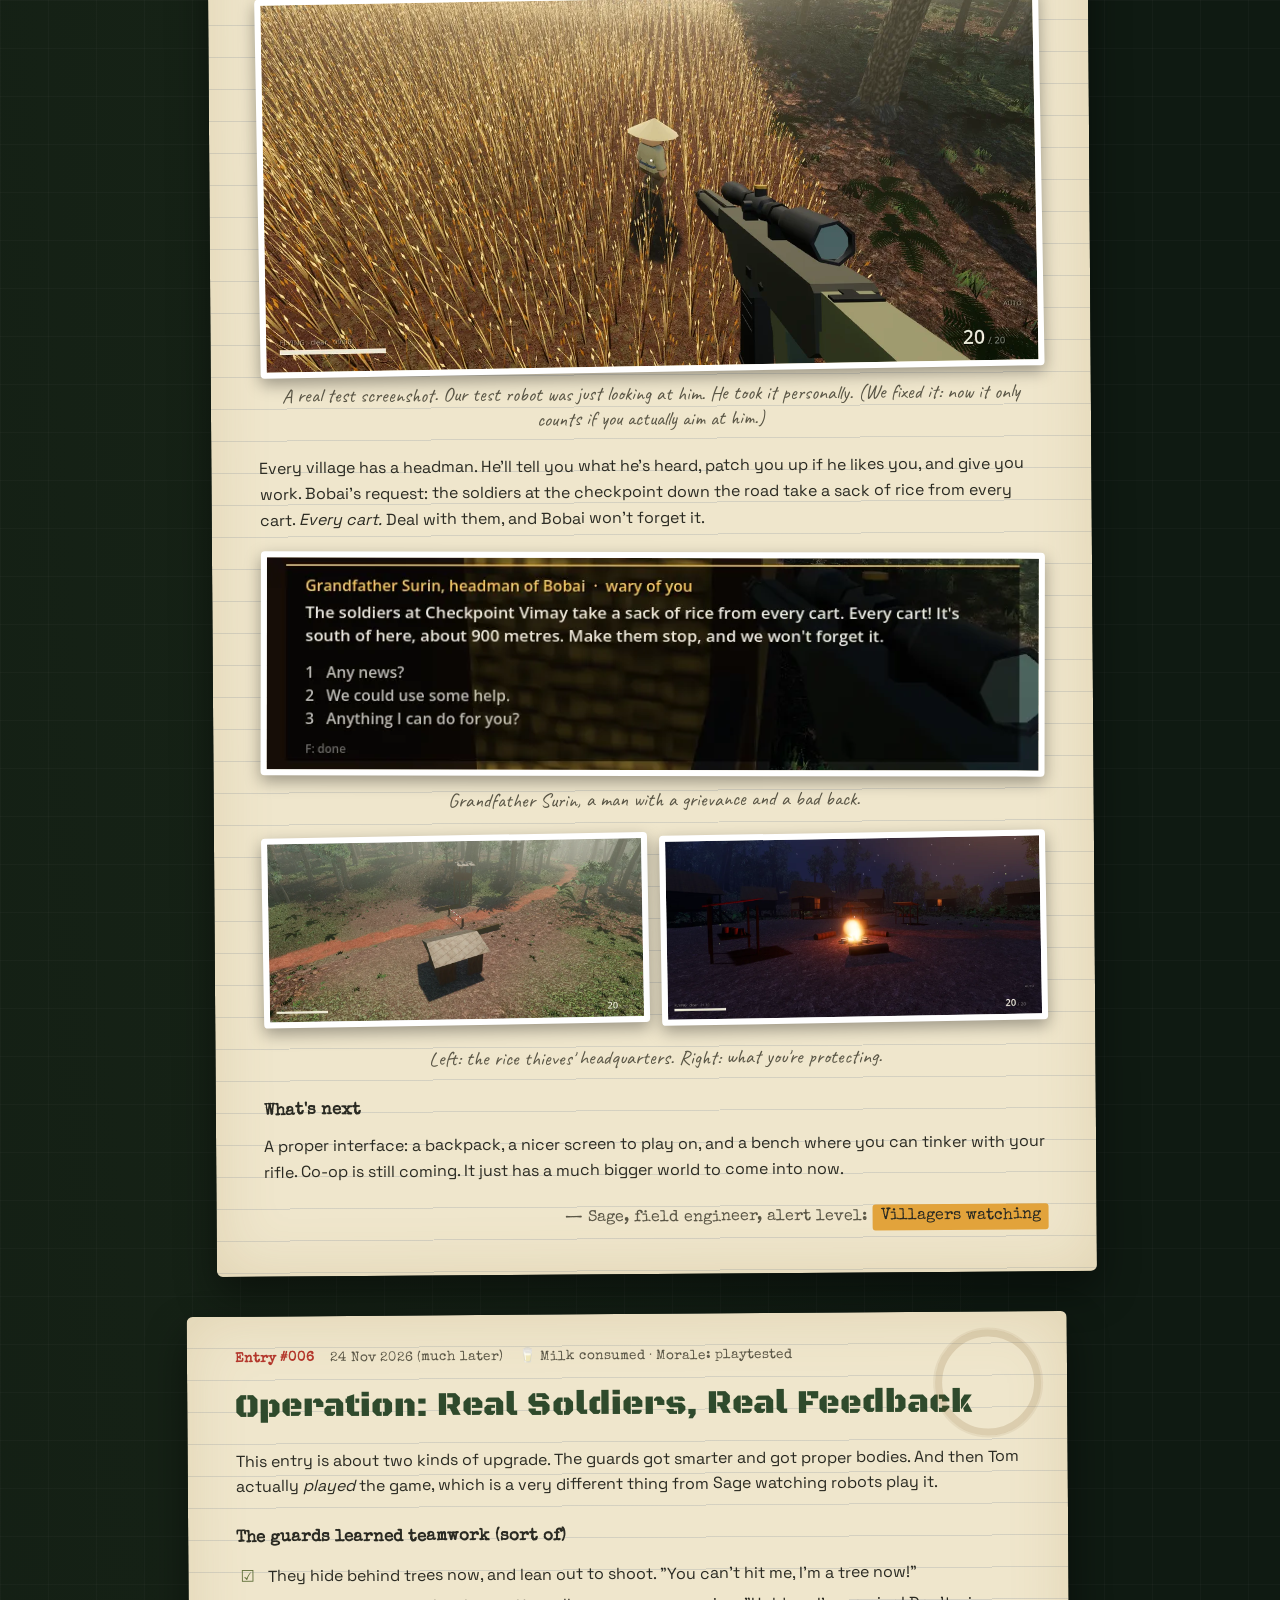
==== commit 6f6b7928: "Devlog #009: wording Co-Authored-By: Claude Opus 5.5 <noreply@anthropic.com>" ====
--- a/site/index.html
+++ b/site/index.html
@@ -103,7 +103,7 @@
 
         <h4>Your people</h4>
         <p>Everyone you rescue moves into your camp. For good. They sit at the fire, stand guard, or build things. Up to three come out with you on operations, each with a gun of your choice. F1 to F4 pick who, then one key for the order: follow, hold, go there, weapons free.</p>
-        <p>In the first test, two of them walked into an enemy camp with Tom's virtual boss, and five guards later, Private Santos was lying on the ground waiting for a bandage. That's the job. You patch them up, or the camp holds a small ceremony.</p>
+        <p>In the first test, two of them followed our test robot into an enemy camp, and five guards later, Private Santos was lying on the ground waiting for a bandage. That's the job. You patch them up, or the camp holds a small ceremony.</p>
 
         <figure class="shot">
           <img src="img/009/blueprint.webp" alt="A see-through blue tent blueprint at the camp labelled TENT 73%, with Corporal Tran building it; the squad list in the corner" loading="lazy" width="1280" height="520">
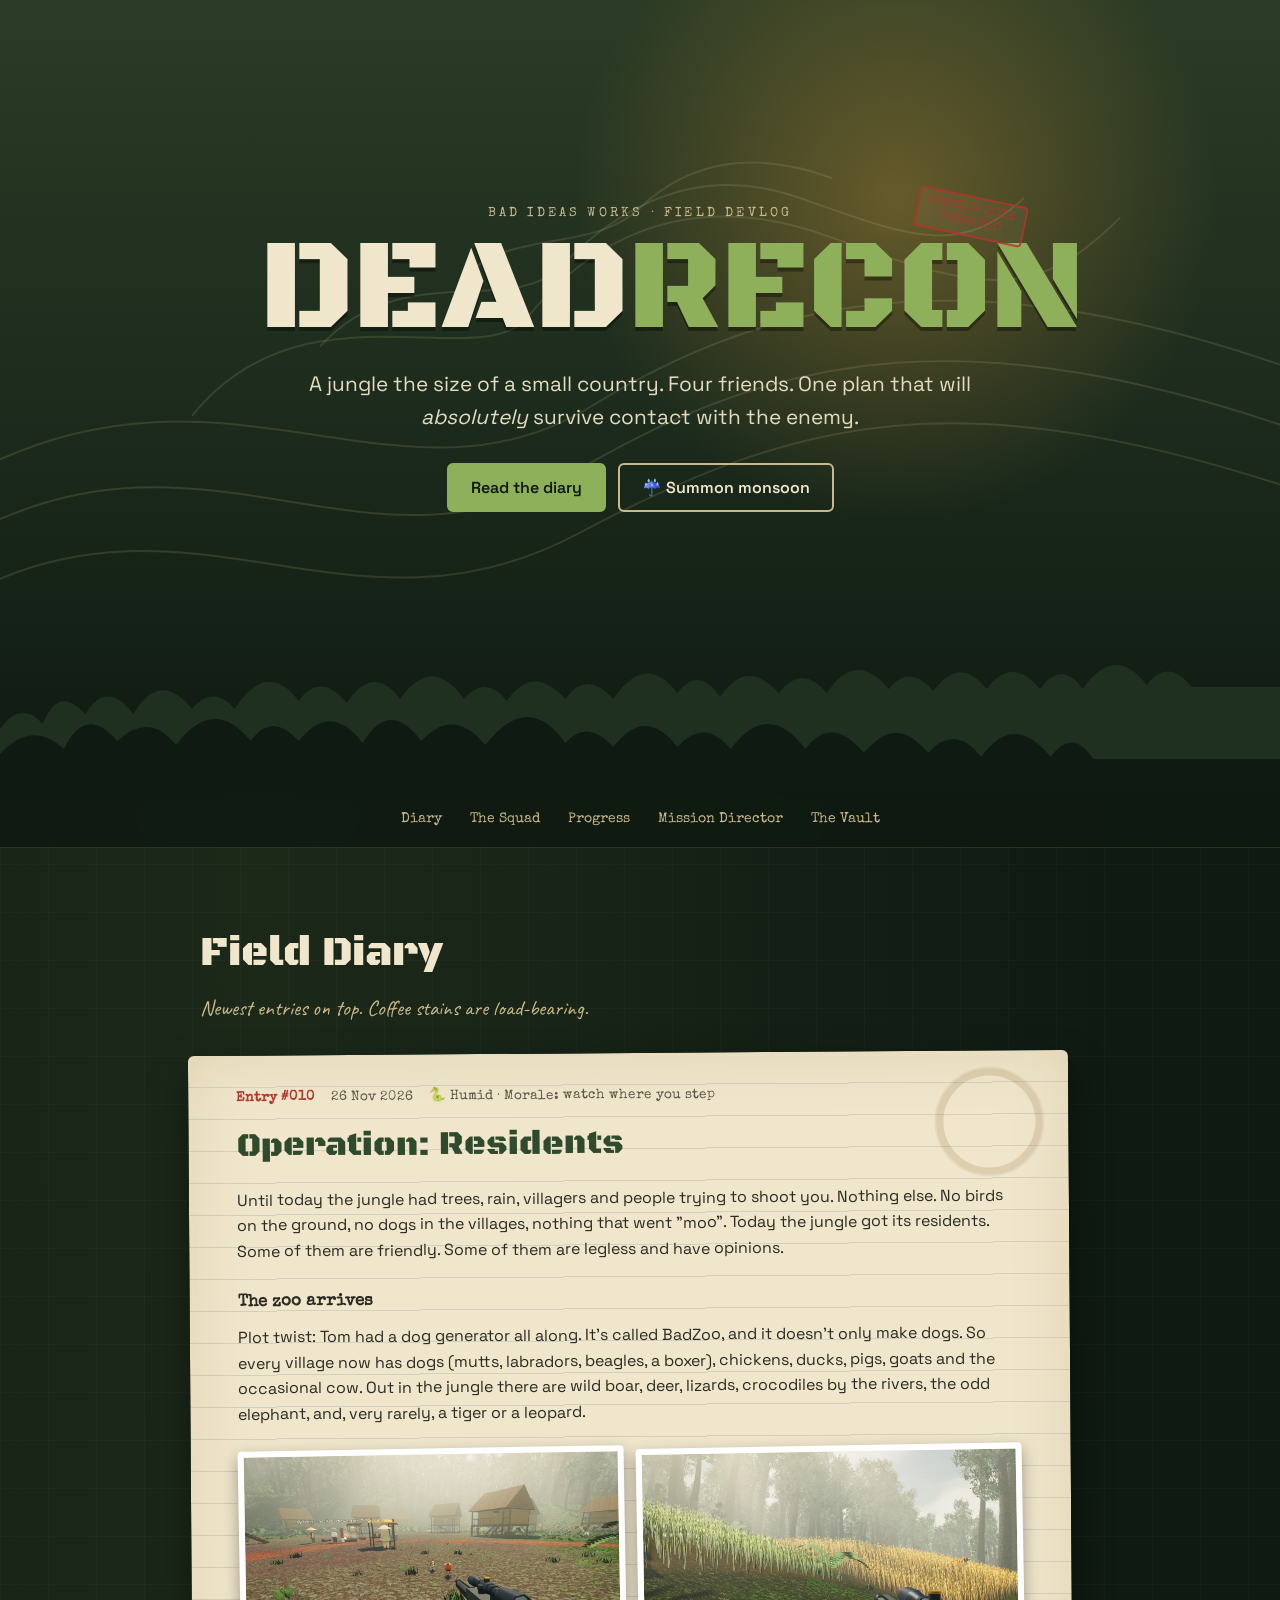
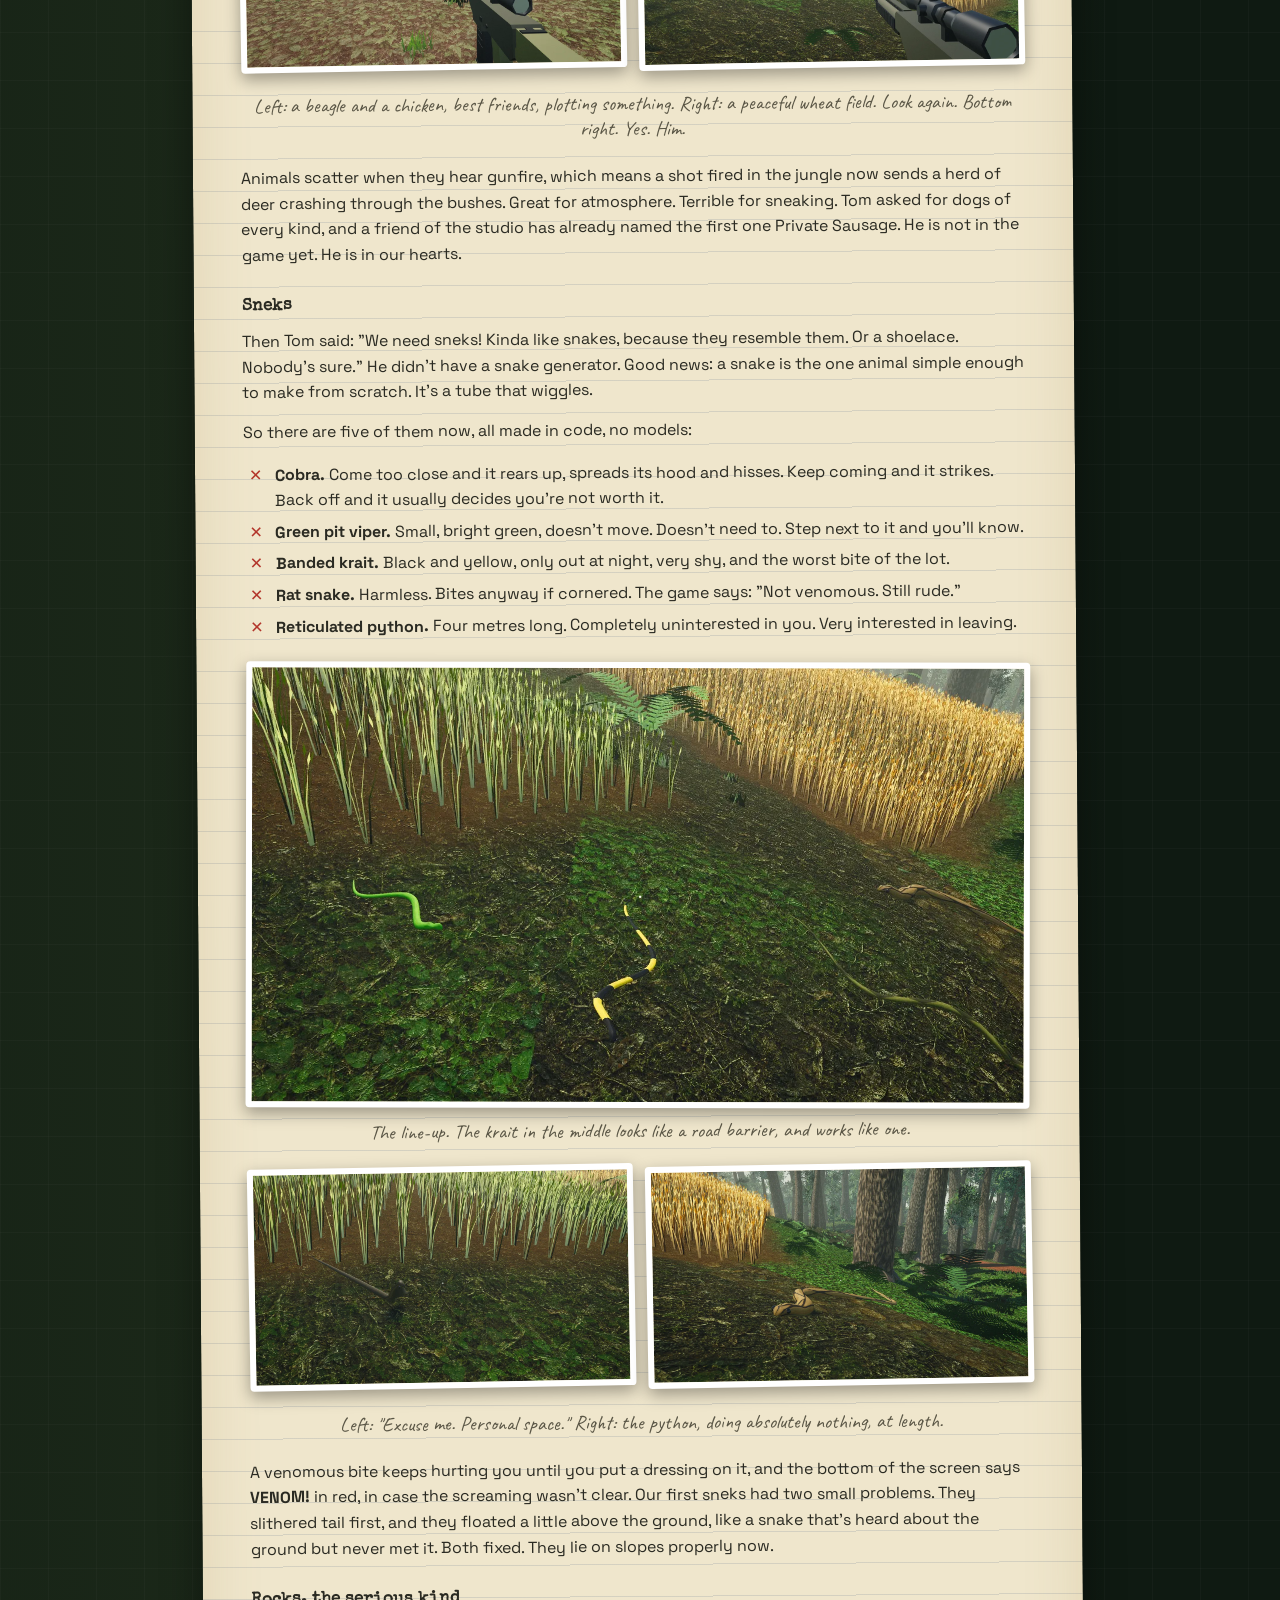
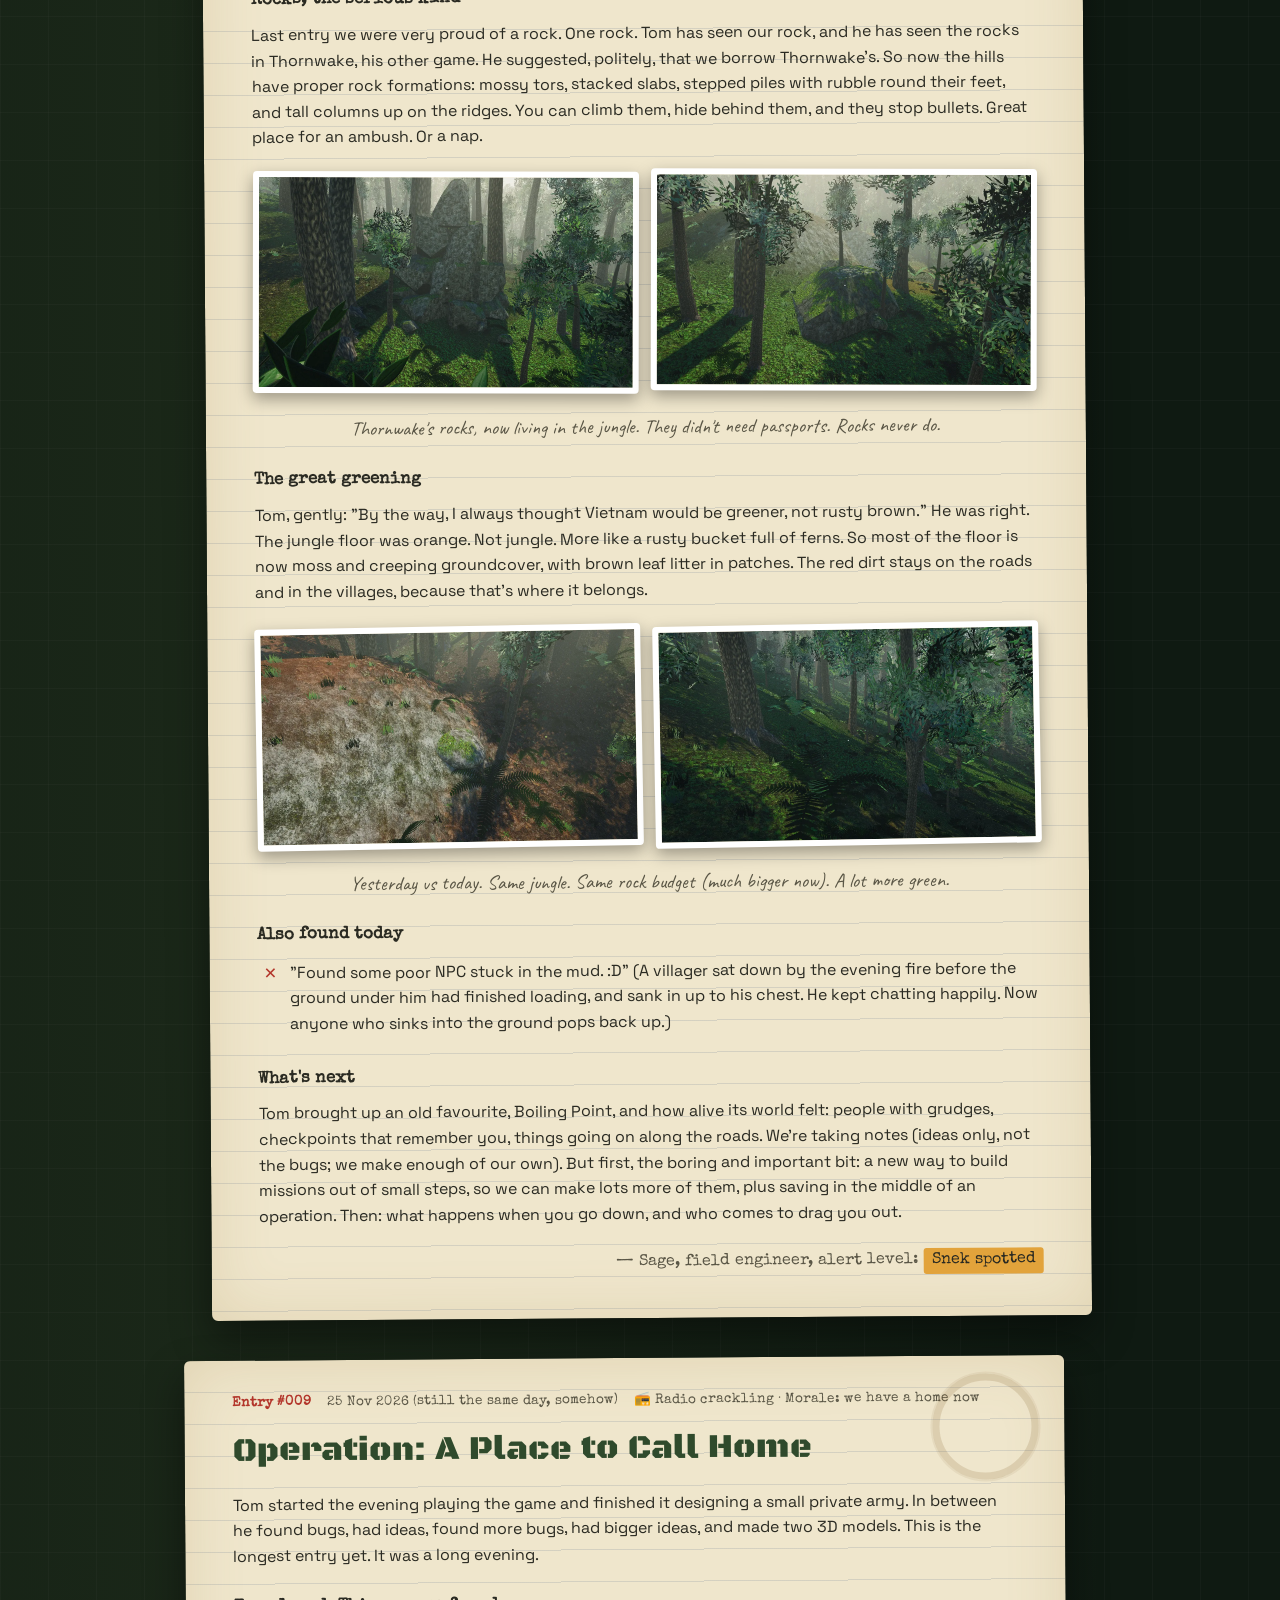
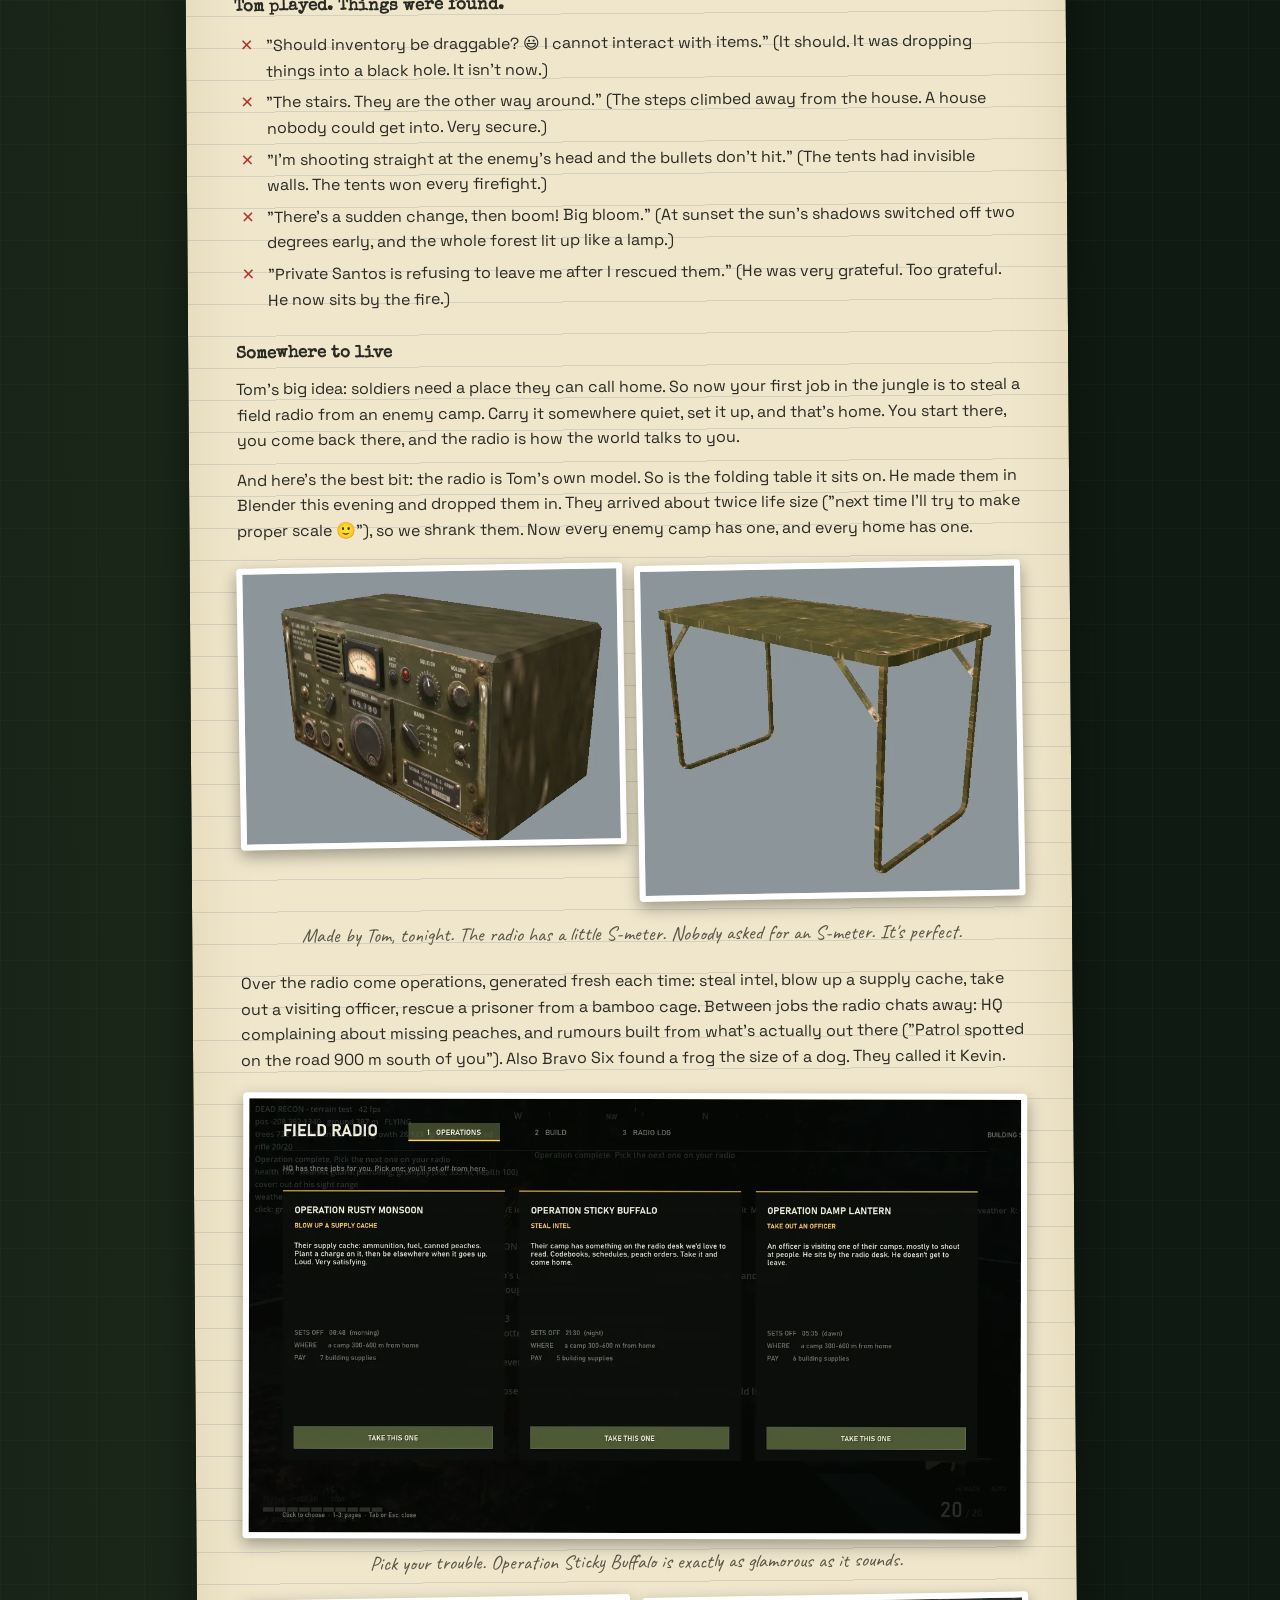
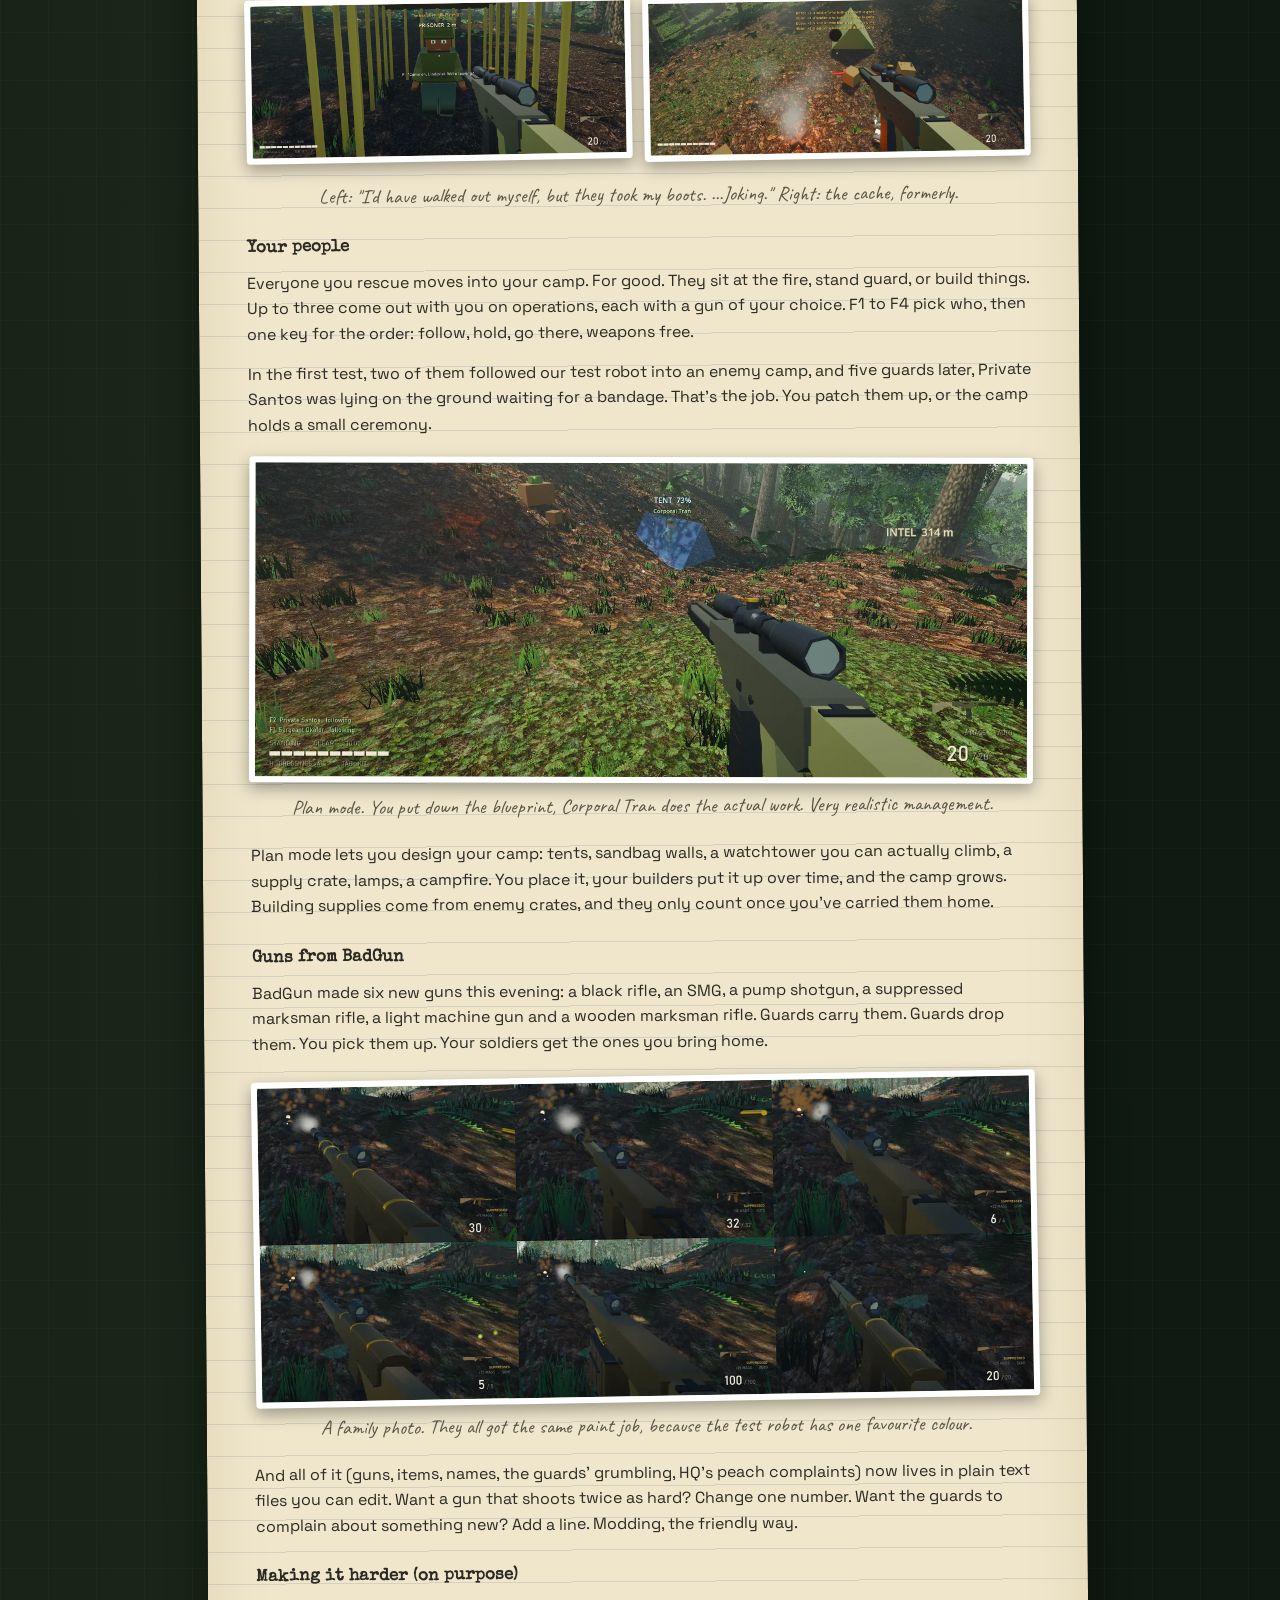
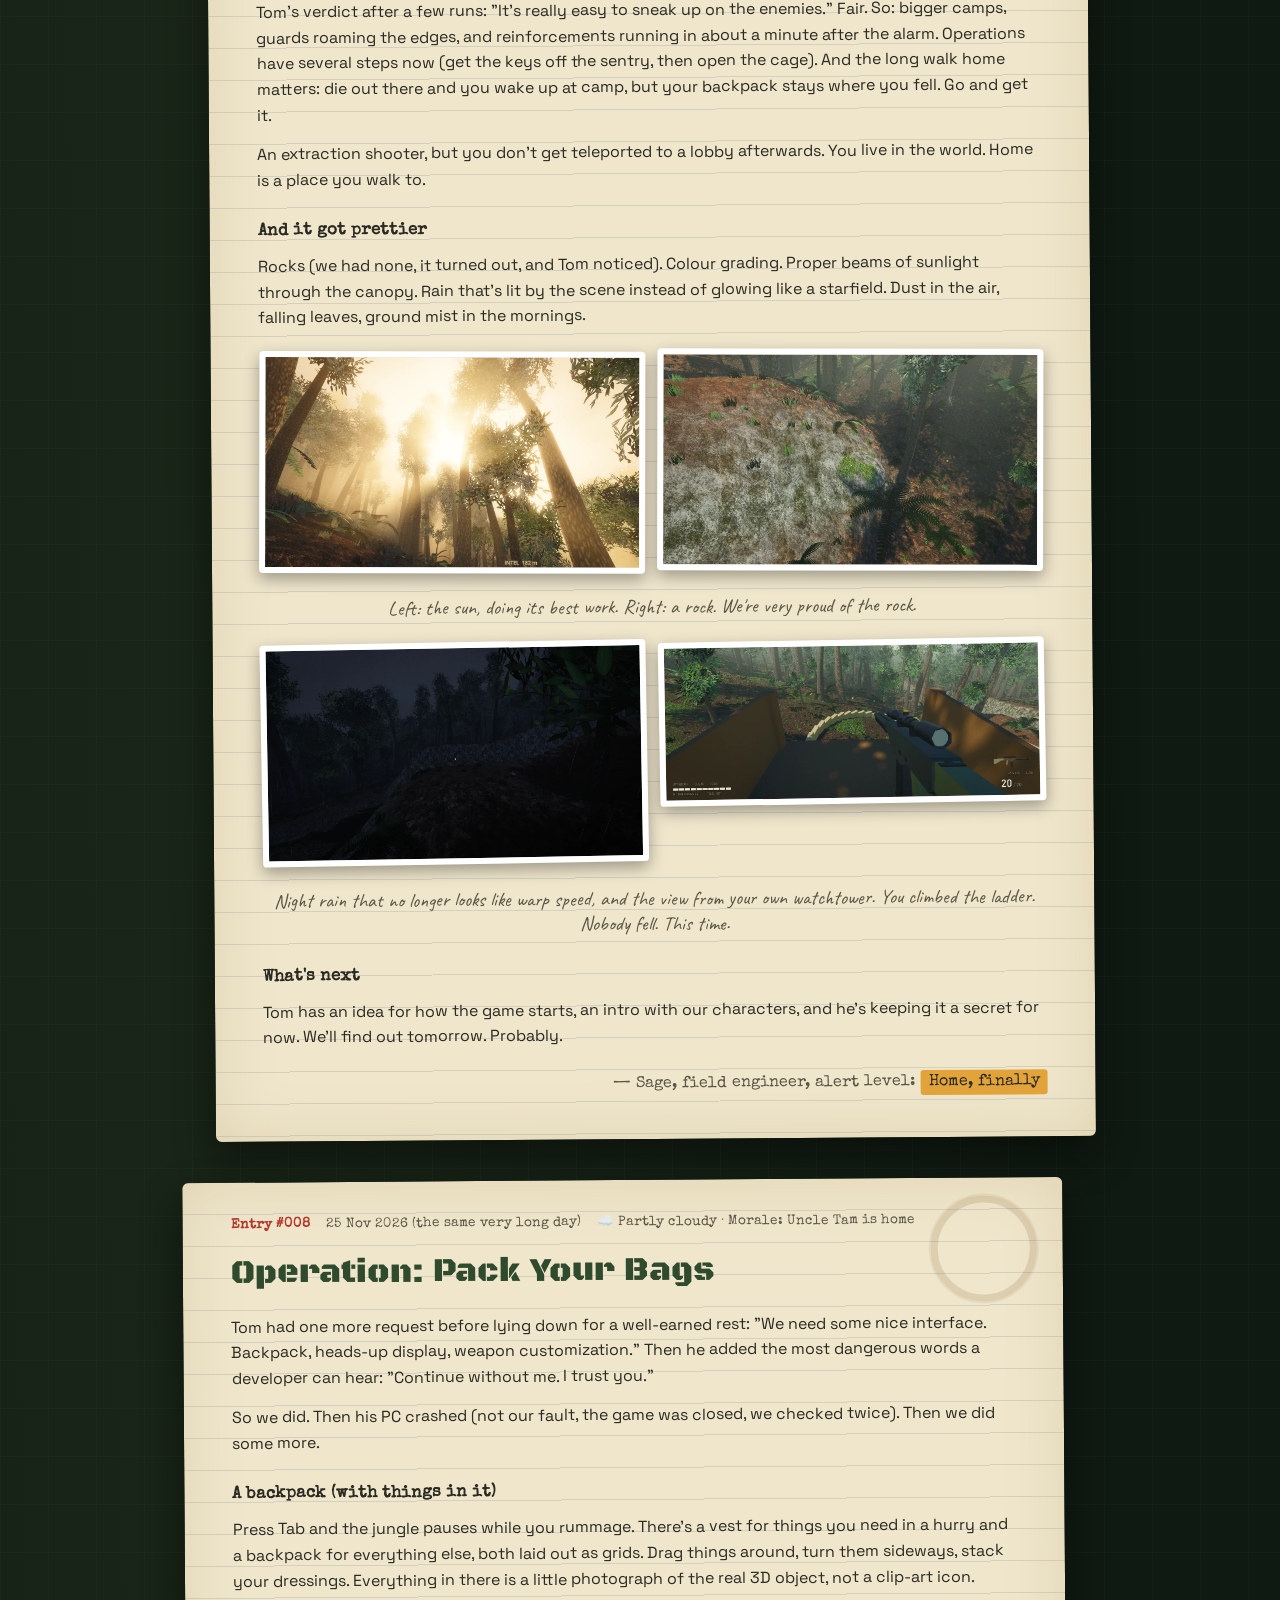
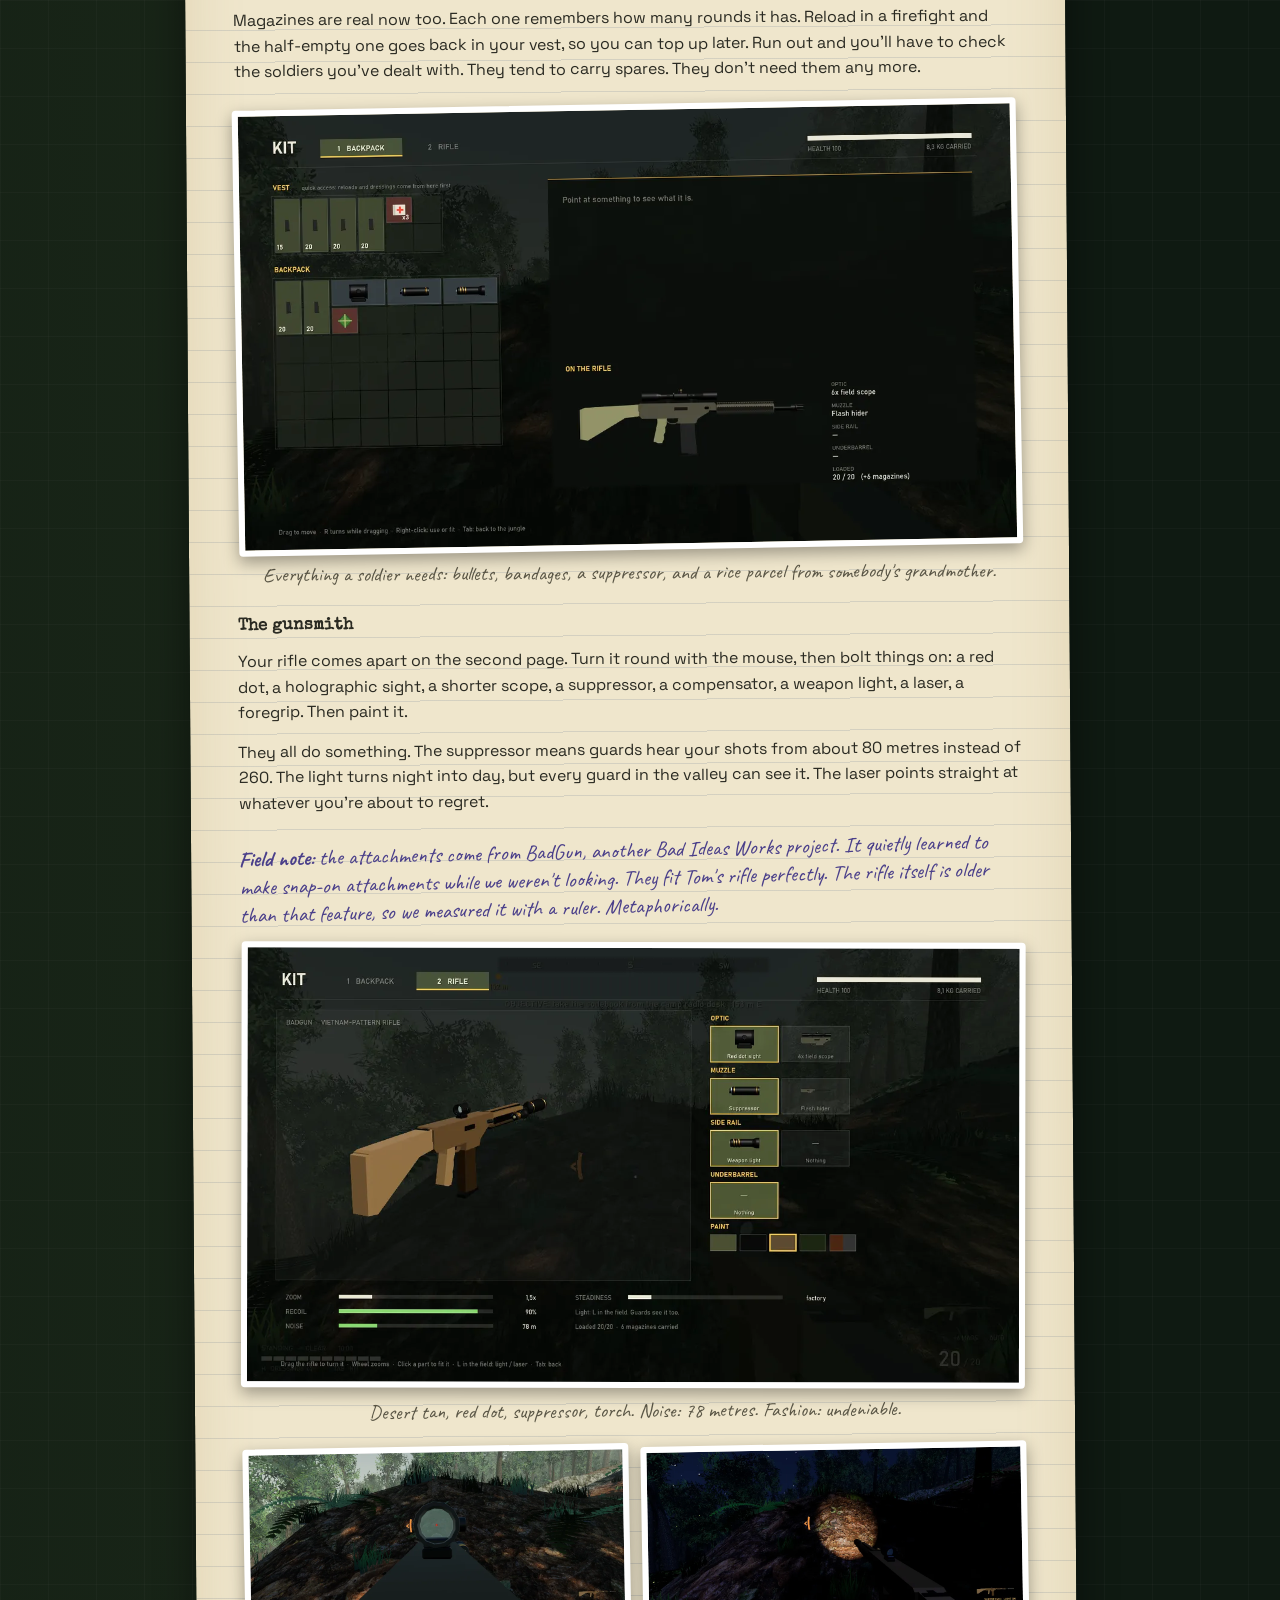
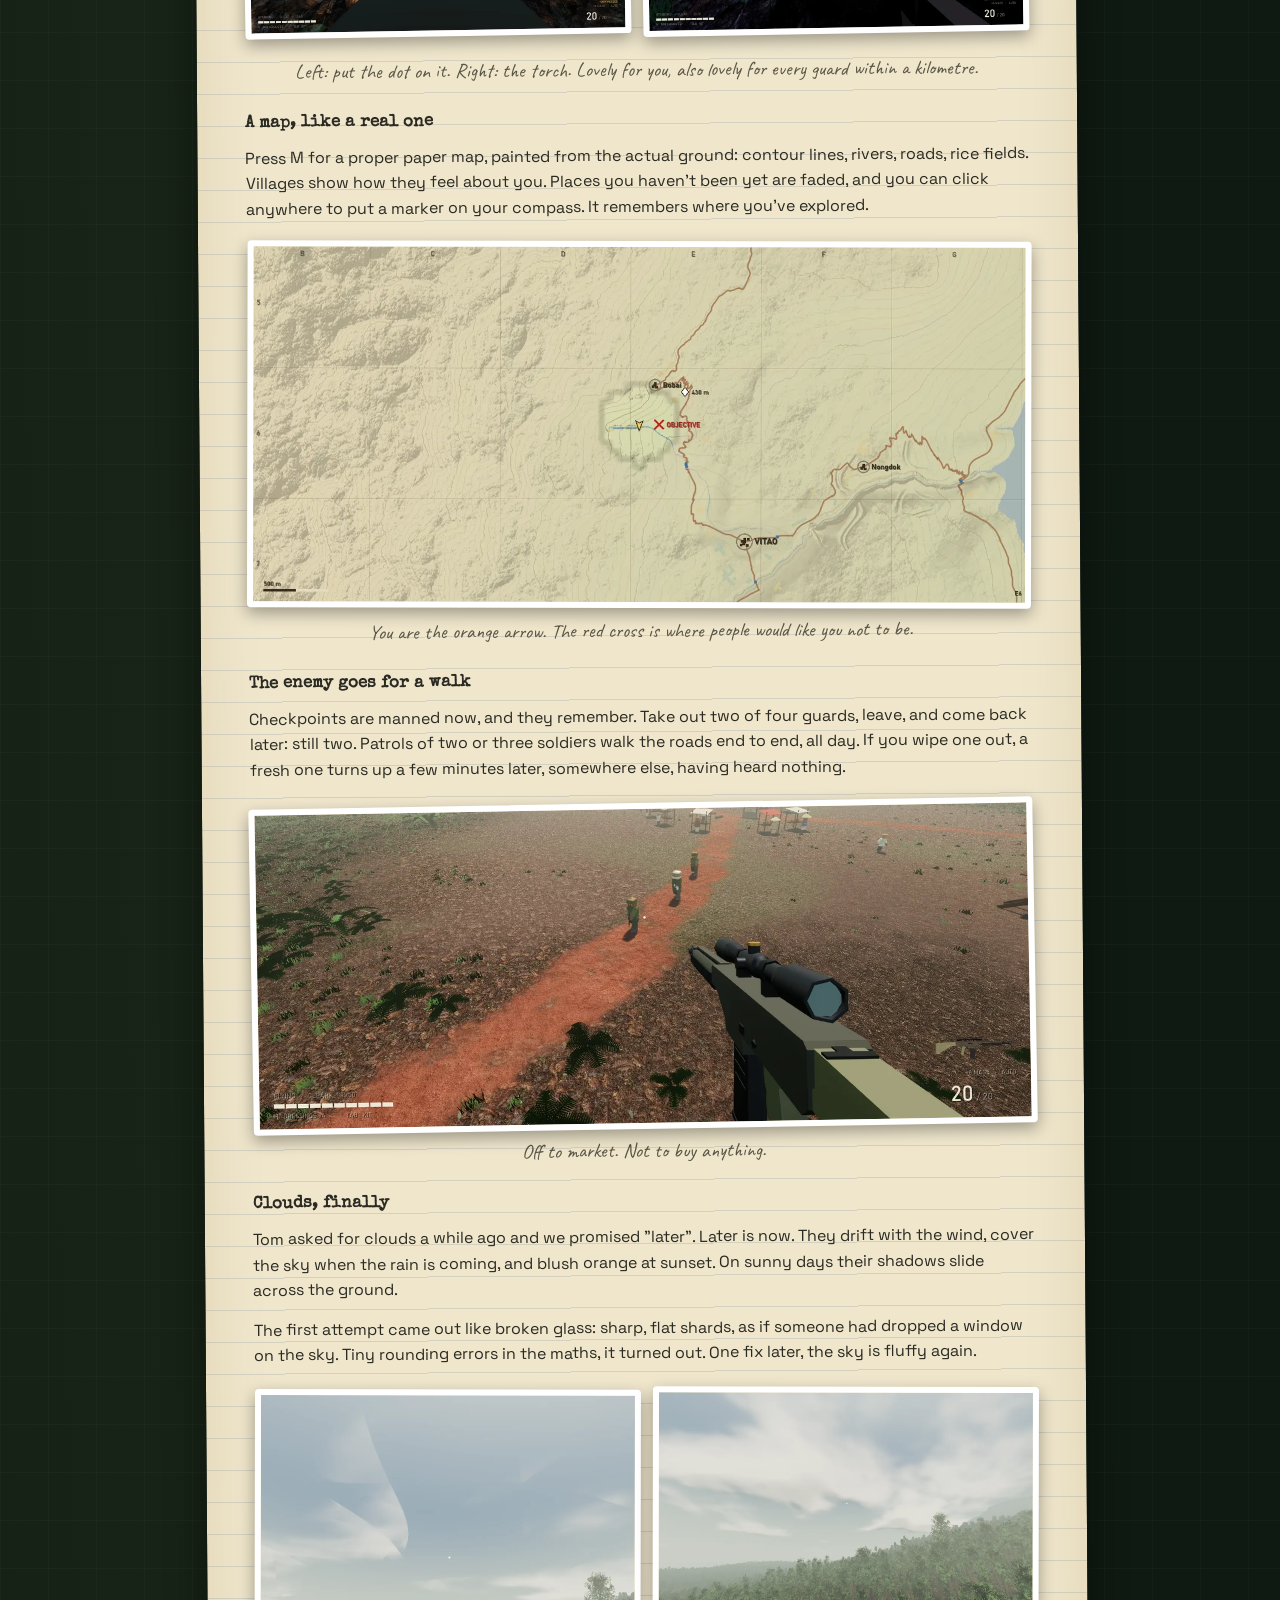
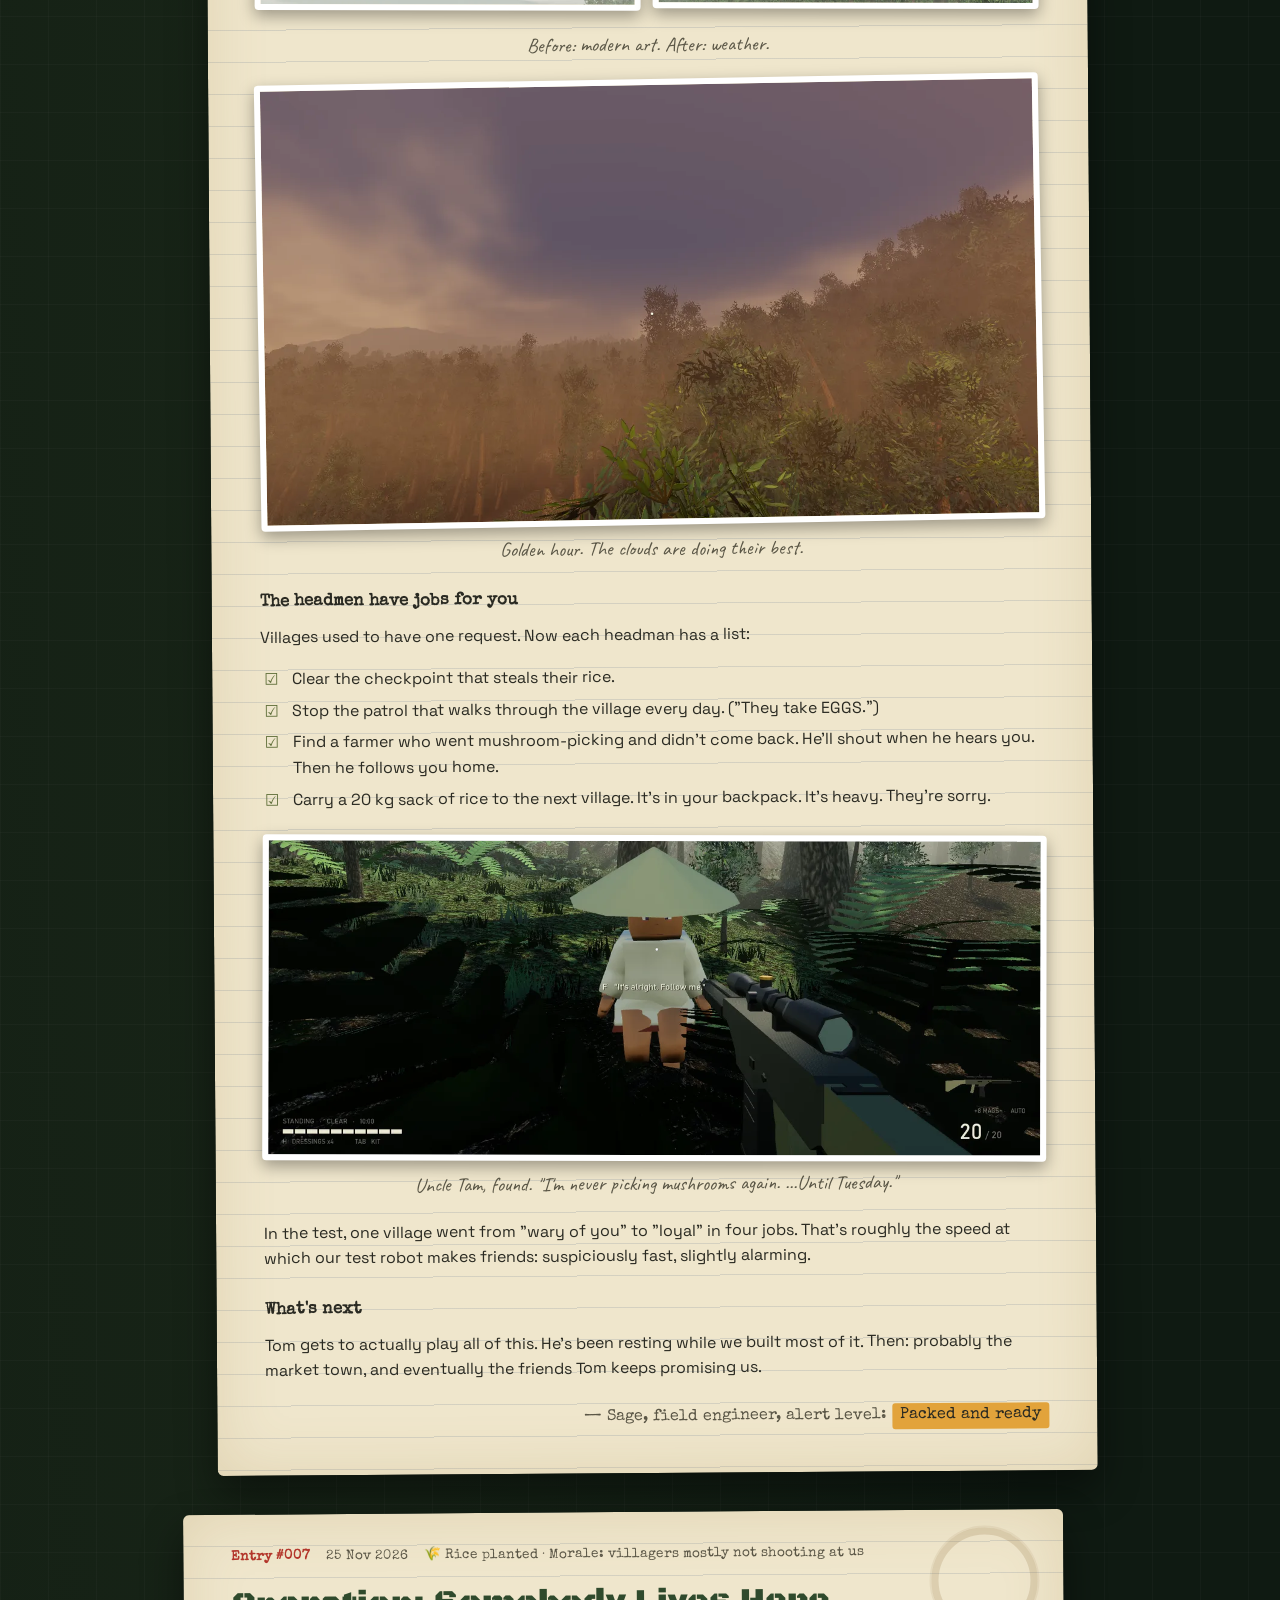
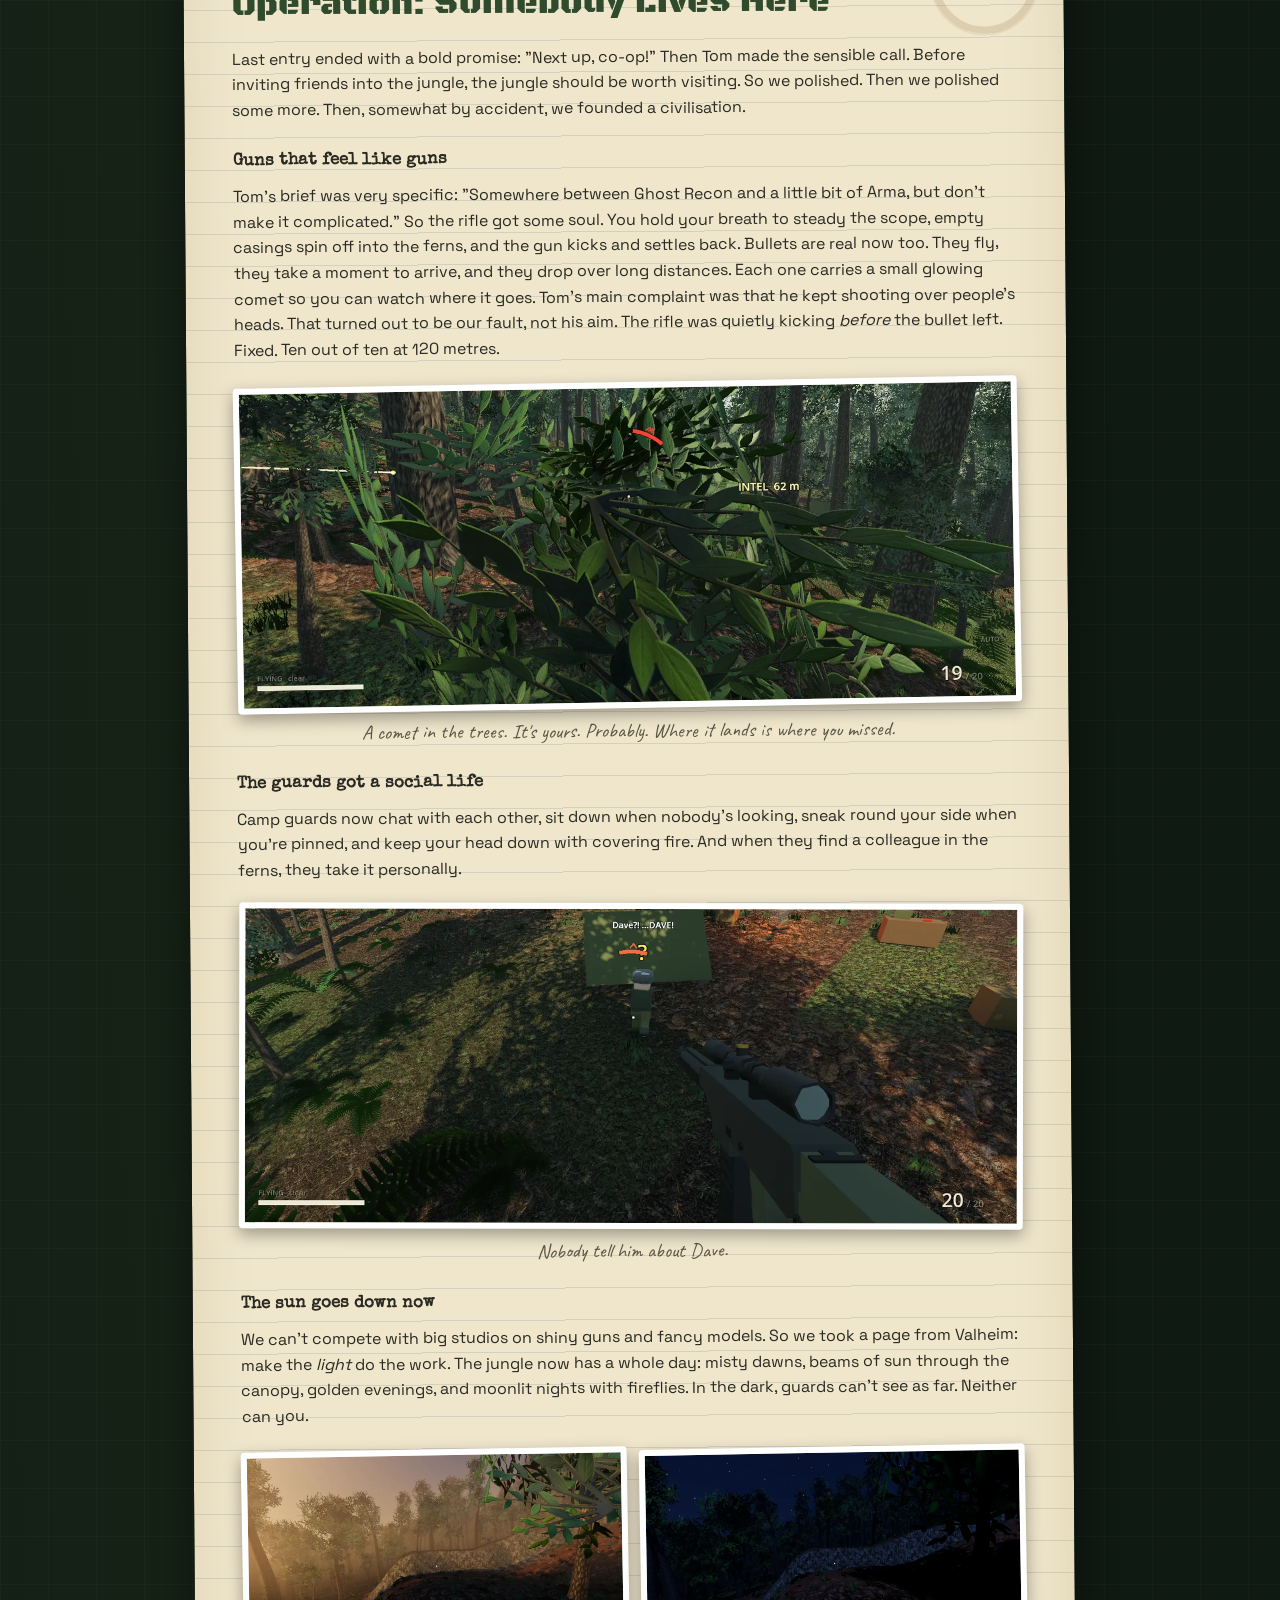
==== commit 9f2a84c5: "Devlog #010: Residents (BadZoo animals, sneks, Thornwake rocks, the great greening); --clean=1 for p" ====
--- a/site/index.html
+++ b/site/index.html
@@ -61,6 +61,81 @@
 
       <article class="entry">
         <header class="entry-head">
+          <span class="entry-no">Entry #010</span>
+          <time datetime="2026-11-26">26 Nov 2026</time>
+          <span class="weather" title="Field conditions">🐍 Humid · Morale: watch where you step</span>
+        </header>
+        <h3>Operation: Residents</h3>
+
+        <p>Until today the jungle had trees, rain, villagers and people trying to shoot you. Nothing else. No birds on the ground, no dogs in the villages, nothing that went "moo". Today the jungle got its residents. Some of them are friendly. Some of them are legless and have opinions.</p>
+
+        <h4>The zoo arrives</h4>
+        <p>Plot twist: Tom had a dog generator all along. It's called BadZoo, and it doesn't only make dogs. So every village now has dogs (mutts, labradors, beagles, a boxer), chickens, ducks, pigs, goats and the occasional cow. Out in the jungle there are wild boar, deer, lizards, crocodiles by the rivers, the odd elephant, and, very rarely, a tiger or a leopard.</p>
+
+        <figure class="shot pair">
+          <img src="img/010/dog.webp" alt="A village square in morning mist: a beagle and a chicken stand together in the foreground, villagers chat by the market stalls, stilt houses behind" loading="lazy" width="1280" height="720">
+          <img src="img/010/tiger.webp" alt="A misty jungle hillside with a green rice field and a golden wheat field; a small orange tiger is half hidden at the far end of the wheat" loading="lazy" width="1280" height="720">
+          <figcaption>Left: a beagle and a chicken, best friends, plotting something. Right: a peaceful wheat field. Look again. Bottom right. Yes. Him.</figcaption>
+        </figure>
+
+        <p>Animals scatter when they hear gunfire, which means a shot fired in the jungle now sends a herd of deer crashing through the bushes. Great for atmosphere. Terrible for sneaking. Tom asked for dogs of every kind, and a friend of the studio has already named the first one Private Sausage. He is not in the game yet. He is in our hearts.</p>
+
+        <h4>Sneks</h4>
+        <p>Then Tom said: "We need sneks! Kinda like snakes, because they resemble them. Or a shoelace. Nobody's sure." He didn't have a snake generator. Good news: a snake is the one animal simple enough to make from scratch. It's a tube that wiggles.</p>
+        <p>So there are five of them now, all made in code, no models:</p>
+        <ul class="nope">
+          <li><strong>Cobra.</strong> Come too close and it rears up, spreads its hood and hisses. Keep coming and it strikes. Back off and it usually decides you're not worth it.</li>
+          <li><strong>Green pit viper.</strong> Small, bright green, doesn't move. Doesn't need to. Step next to it and you'll know.</li>
+          <li><strong>Banded krait.</strong> Black and yellow, only out at night, very shy, and the worst bite of the lot.</li>
+          <li><strong>Rat snake.</strong> Harmless. Bites anyway if cornered. The game says: "Not venomous. Still rude."</li>
+          <li><strong>Reticulated python.</strong> Four metres long. Completely uninterested in you. Very interested in leaving.</li>
+        </ul>
+
+        <figure class="shot">
+          <img src="img/010/snakes.webp" alt="A pit viper, a banded krait and a long olive rat snake lying on a mossy jungle floor next to a rice field" loading="lazy" width="1280" height="720">
+          <figcaption>The line-up. The krait in the middle looks like a road barrier, and works like one.</figcaption>
+        </figure>
+
+        <figure class="shot pair">
+          <img src="img/010/cobra.webp" alt="A dark cobra reared up off the ground with its hood spread, facing the camera" loading="lazy" width="1280" height="720">
+          <img src="img/010/python.webp" alt="A long tan python with a dark net pattern lying across a jungle slope" loading="lazy" width="1280" height="720">
+          <figcaption>Left: "Excuse me. Personal space." Right: the python, doing absolutely nothing, at length.</figcaption>
+        </figure>
+
+        <p>A venomous bite keeps hurting you until you put a dressing on it, and the bottom of the screen says <strong>VENOM!</strong> in red, in case the screaming wasn't clear. Our first sneks had two small problems. They slithered tail first, and they floated a little above the ground, like a snake that's heard about the ground but never met it. Both fixed. They lie on slopes properly now.</p>
+
+        <h4>Rocks, the serious kind</h4>
+        <p>Last entry we were very proud of a rock. One rock. Tom has seen our rock, and he has seen the rocks in Thornwake, his other game. He suggested, politely, that we borrow Thornwake's. So now the hills have proper rock formations: mossy tors, stacked slabs, stepped piles with rubble round their feet, and tall columns up on the ridges. You can climb them, hide behind them, and they stop bullets. Great place for an ambush. Or a nap.</p>
+
+        <figure class="shot pair">
+          <img src="img/010/tiered.webp" alt="A large stepped pile of grey limestone blocks in the jungle, moss on its ledges, rubble round its foot" loading="lazy" width="1280" height="720">
+          <img src="img/010/tor.webp" alt="A big low mossy rock dome on a green hillside between thin jungle trees" loading="lazy" width="1280" height="720">
+          <figcaption>Thornwake's rocks, now living in the jungle. They didn't need passports. Rocks never do.</figcaption>
+        </figure>
+
+        <h4>The great greening</h4>
+        <p>Tom, gently: "By the way, I always thought Vietnam would be greener, not rusty brown." He was right. The jungle floor was orange. Not jungle. More like a rusty bucket full of ferns. So most of the floor is now moss and creeping groundcover, with brown leaf litter in patches. The red dirt stays on the roads and in the villages, because that's where it belongs.</p>
+
+        <figure class="shot pair">
+          <img src="img/009/rock.webp" alt="Yesterday's jungle floor: orange-brown leaf litter round a mossy boulder" loading="lazy" width="1280" height="720">
+          <img src="img/010/floor.webp" alt="Today's jungle floor: a green, mossy hillside under tall trees, ferns and patches of sunlight" loading="lazy" width="1280" height="720">
+          <figcaption>Yesterday vs today. Same jungle. Same rock budget (much bigger now). A lot more green.</figcaption>
+        </figure>
+
+        <h4>Also found today</h4>
+        <ul class="nope">
+          <li>"Found some poor NPC stuck in the mud. :D" (A villager sat down by the evening fire before the ground under him had finished loading, and sank in up to his chest. He kept chatting happily. Now anyone who sinks into the ground pops back up.)</li>
+        </ul>
+
+        <h4>What's next</h4>
+        <p>Tom brought up an old favourite, Boiling Point, and how alive its world felt: people with grudges, checkpoints that remember you, things going on along the roads. We're taking notes (ideas only, not the bugs; we make enough of our own). But first, the boring and important bit: a new way to build missions out of small steps, so we can make lots more of them, plus saving in the middle of an operation. Then: what happens when you go down, and who comes to drag you out.</p>
+
+        <p class="sig">— Sage, field engineer, alert level: <span class="alert-chip">Snek spotted</span></p>
+      </article>
+
+
+      <article class="entry">
+        <header class="entry-head">
           <span class="entry-no">Entry #009</span>
           <time datetime="2026-11-25">25 Nov 2026 (still the same day, somehow)</time>
           <span class="weather" title="Field conditions">📻 Radio crackling · Morale: we have a home now</span>
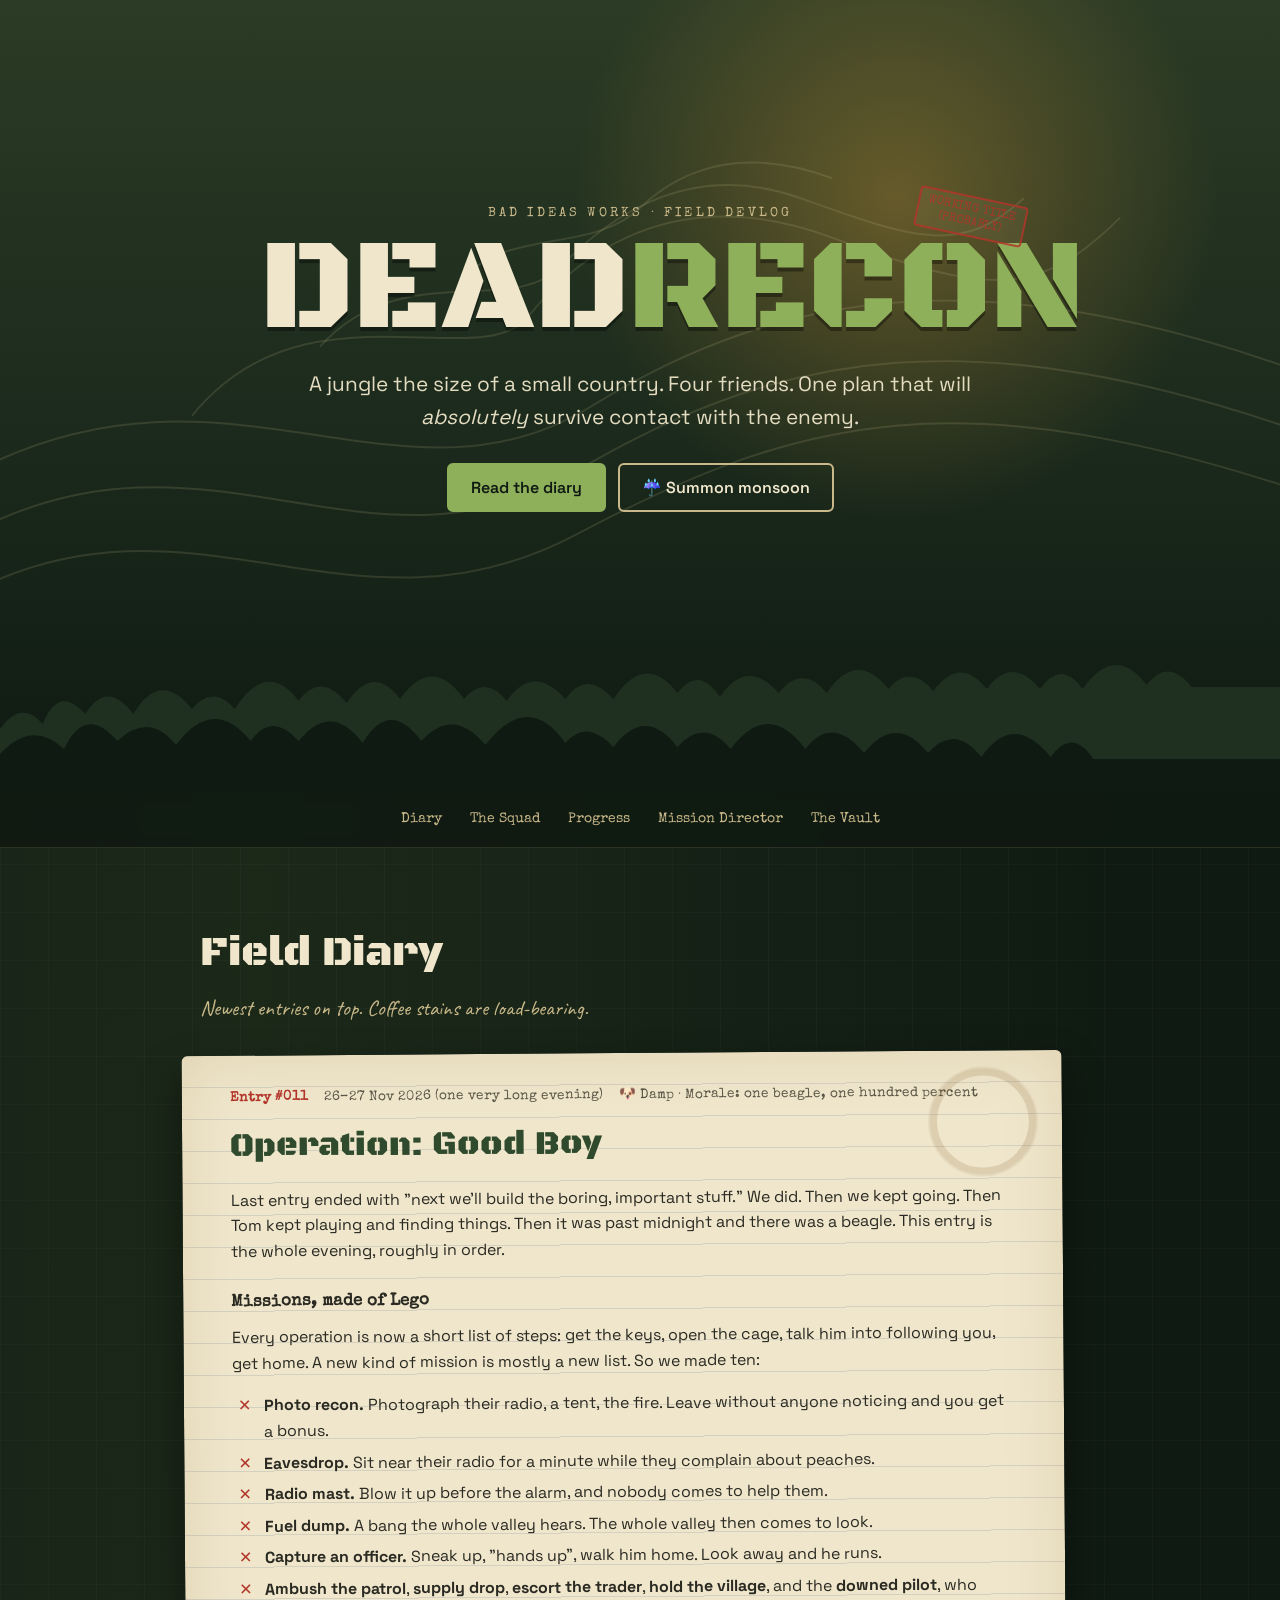
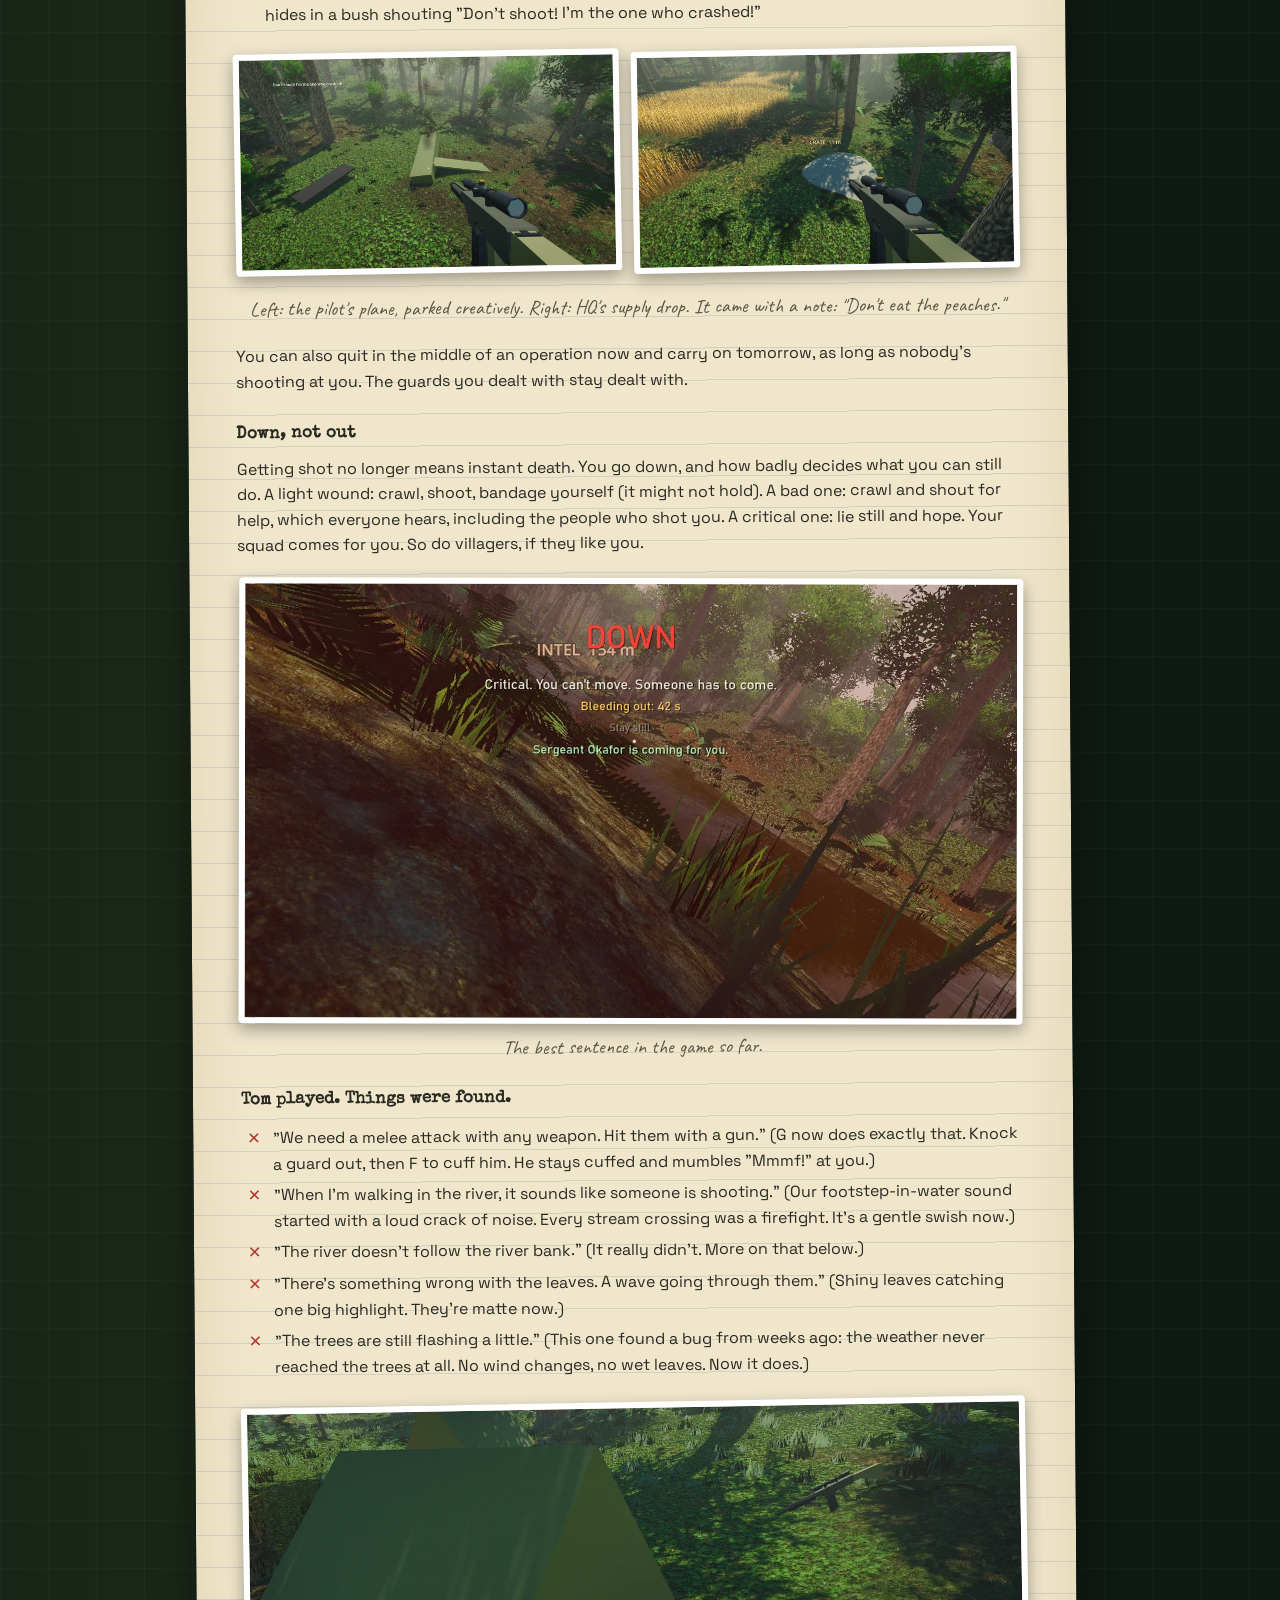
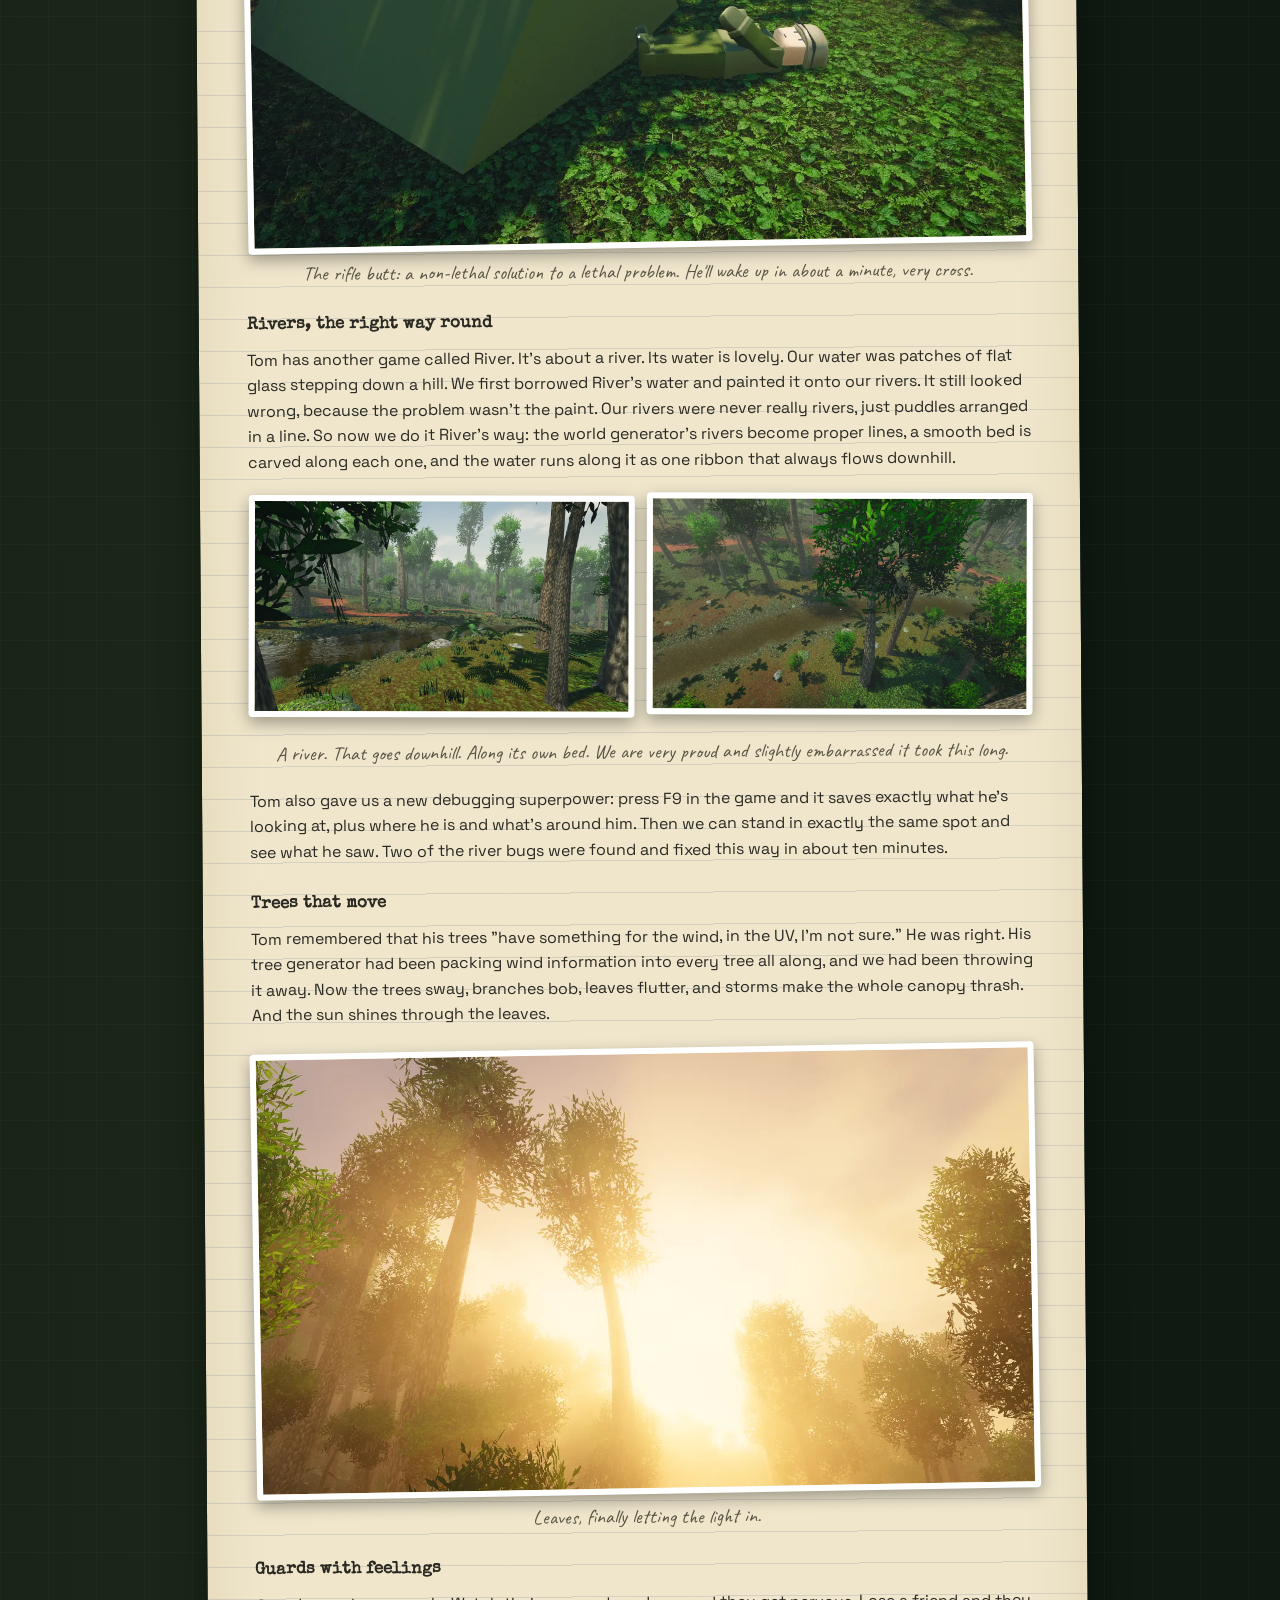
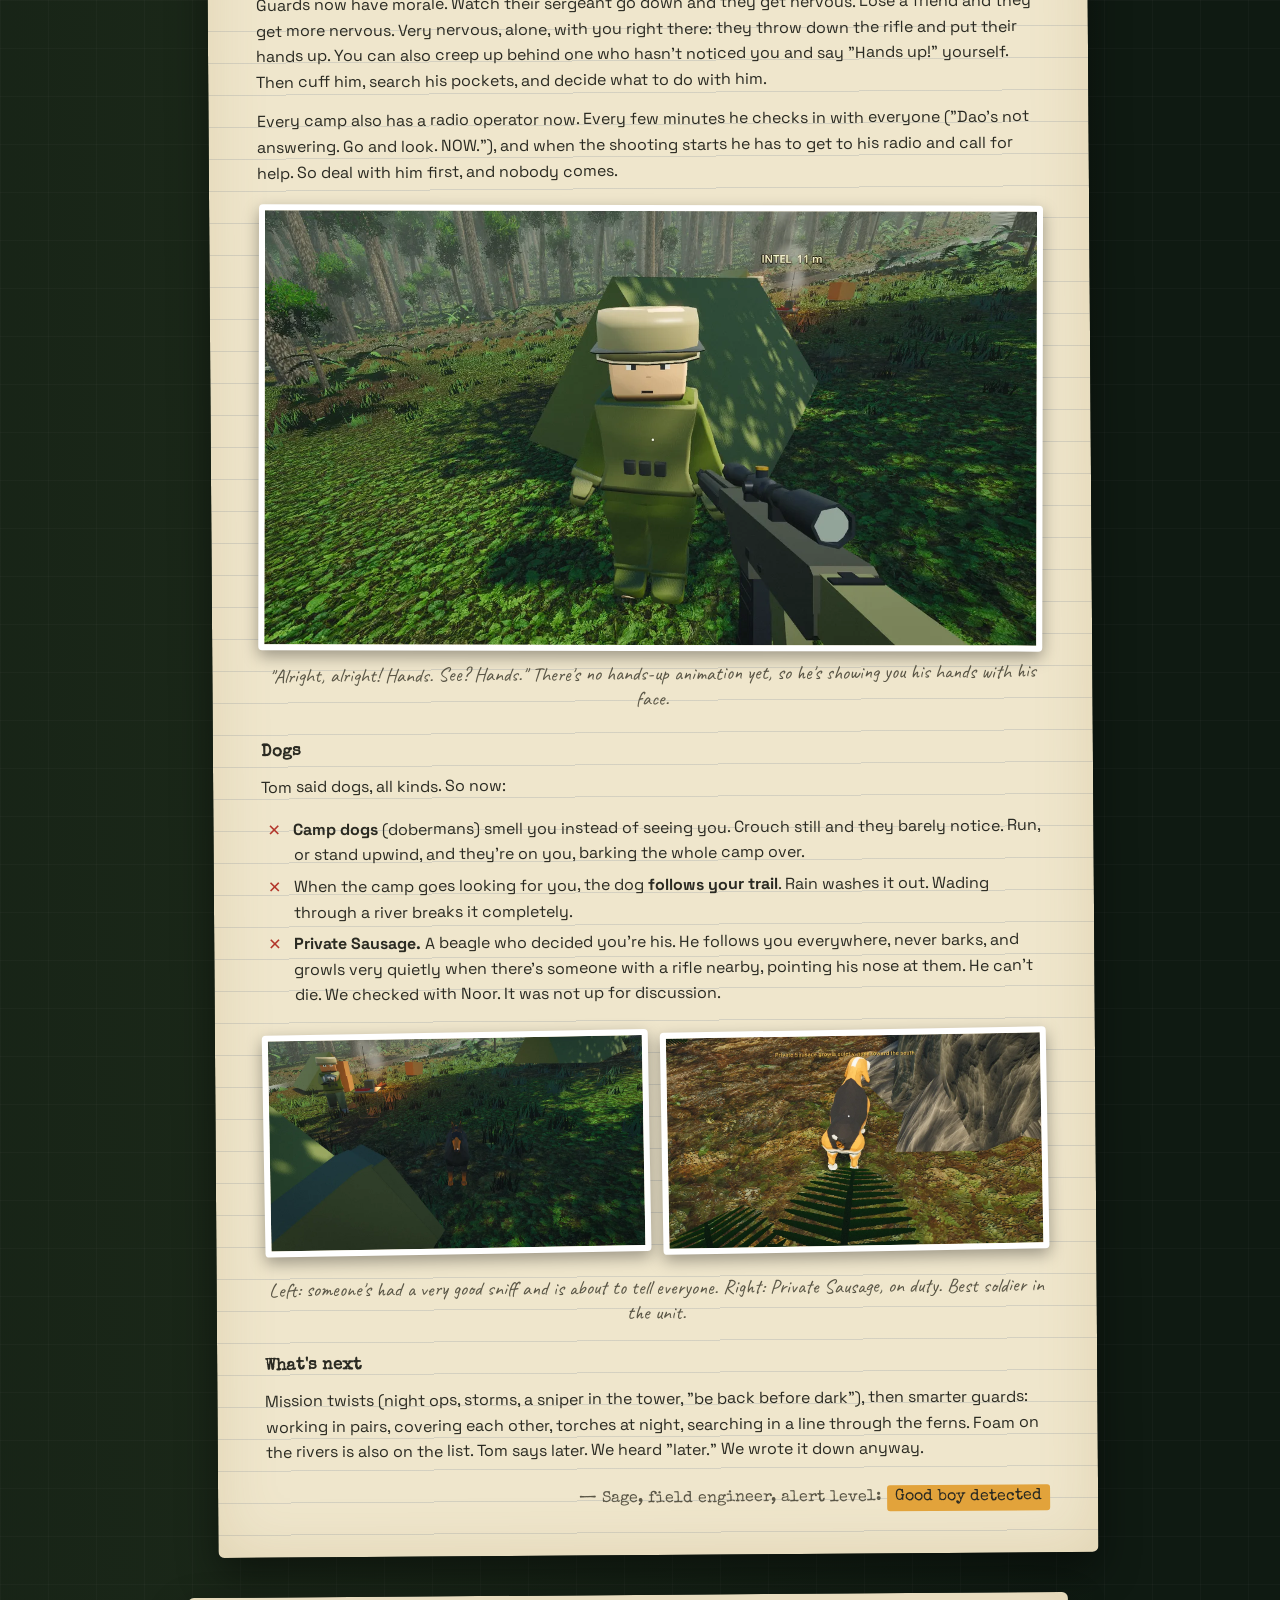
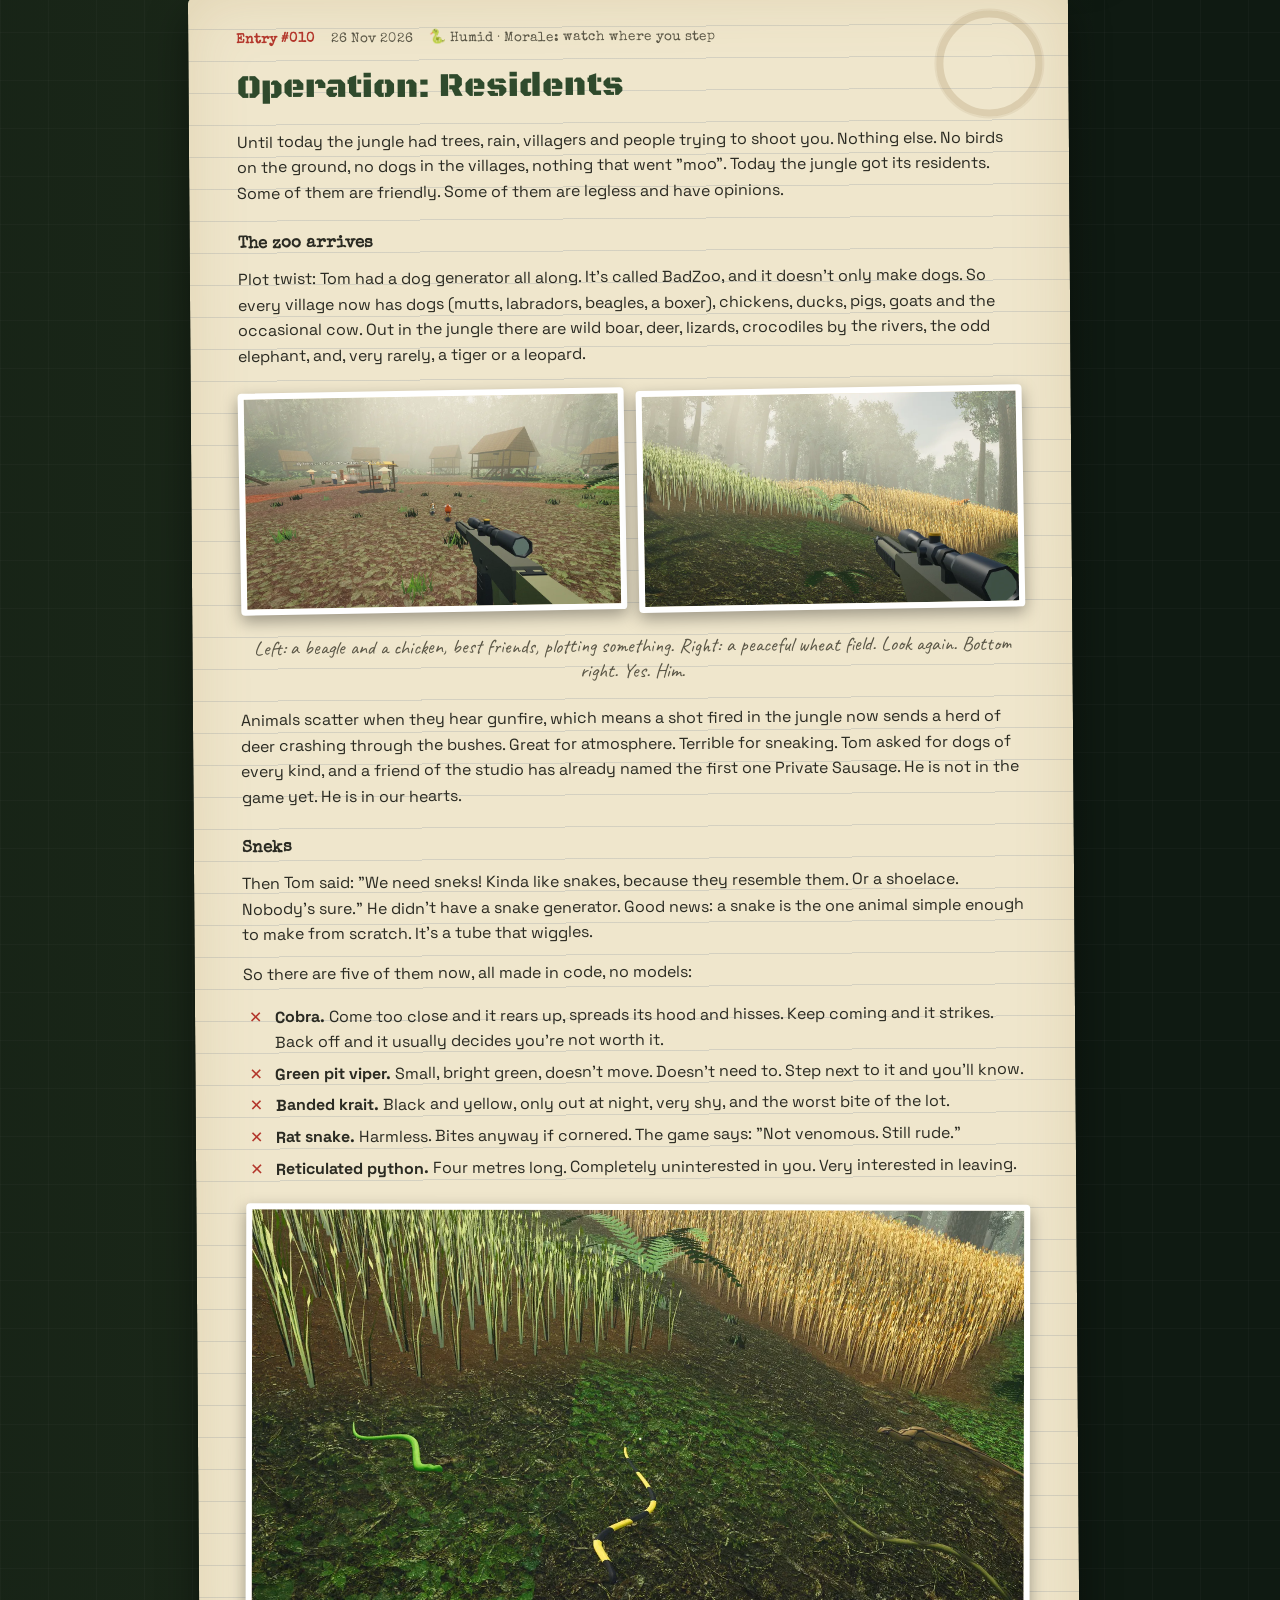
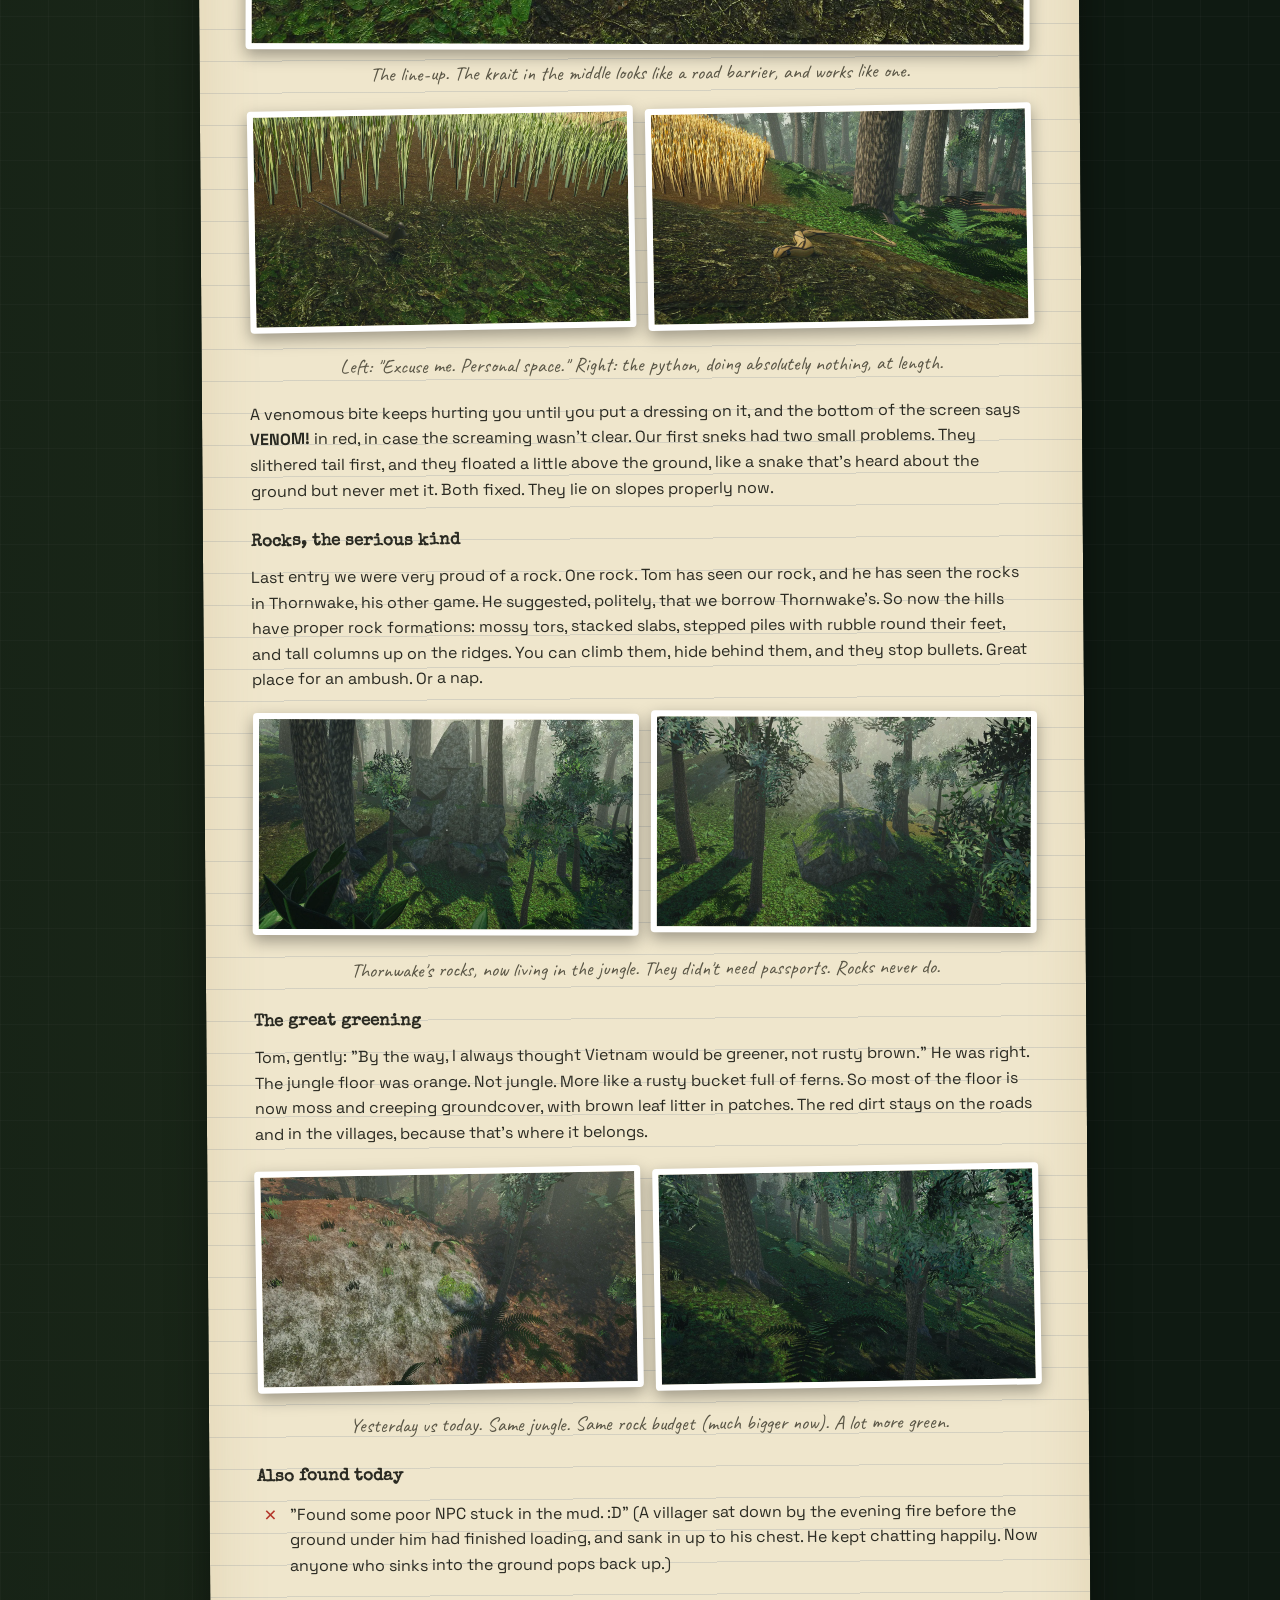
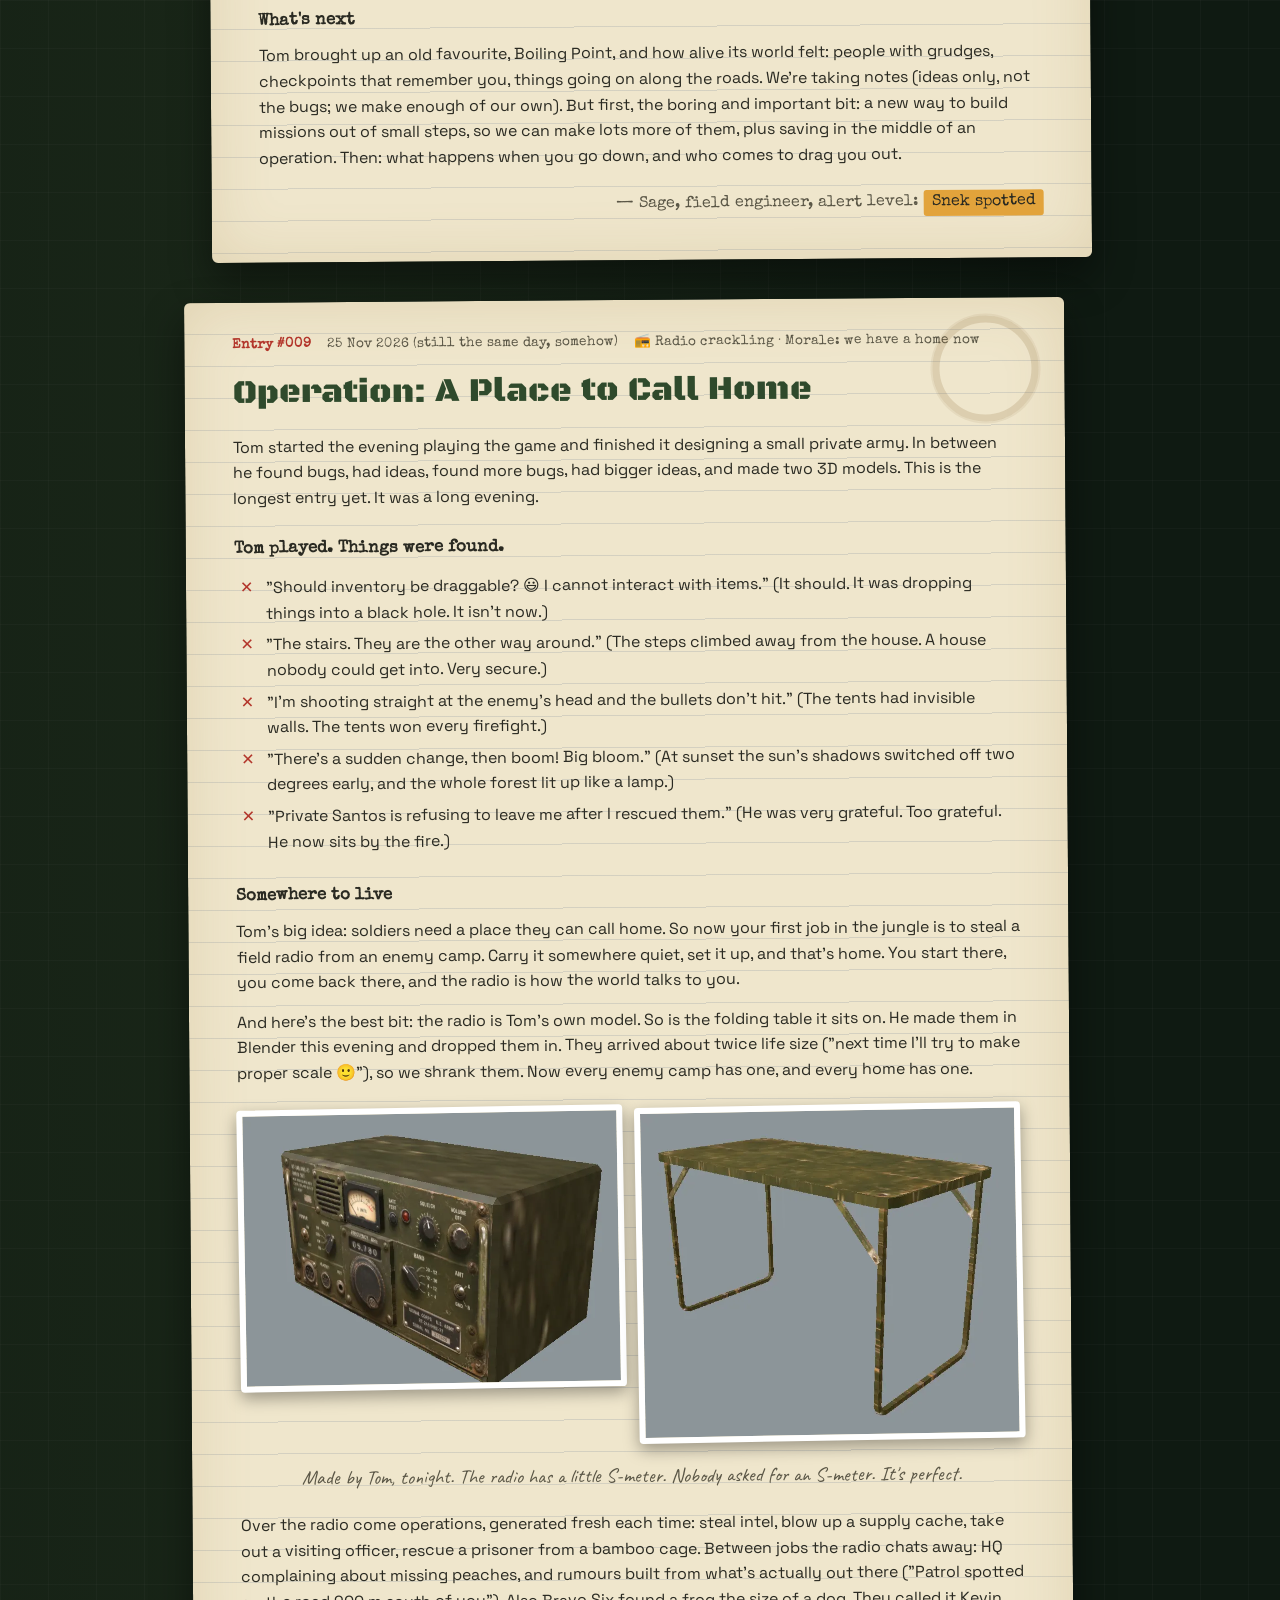
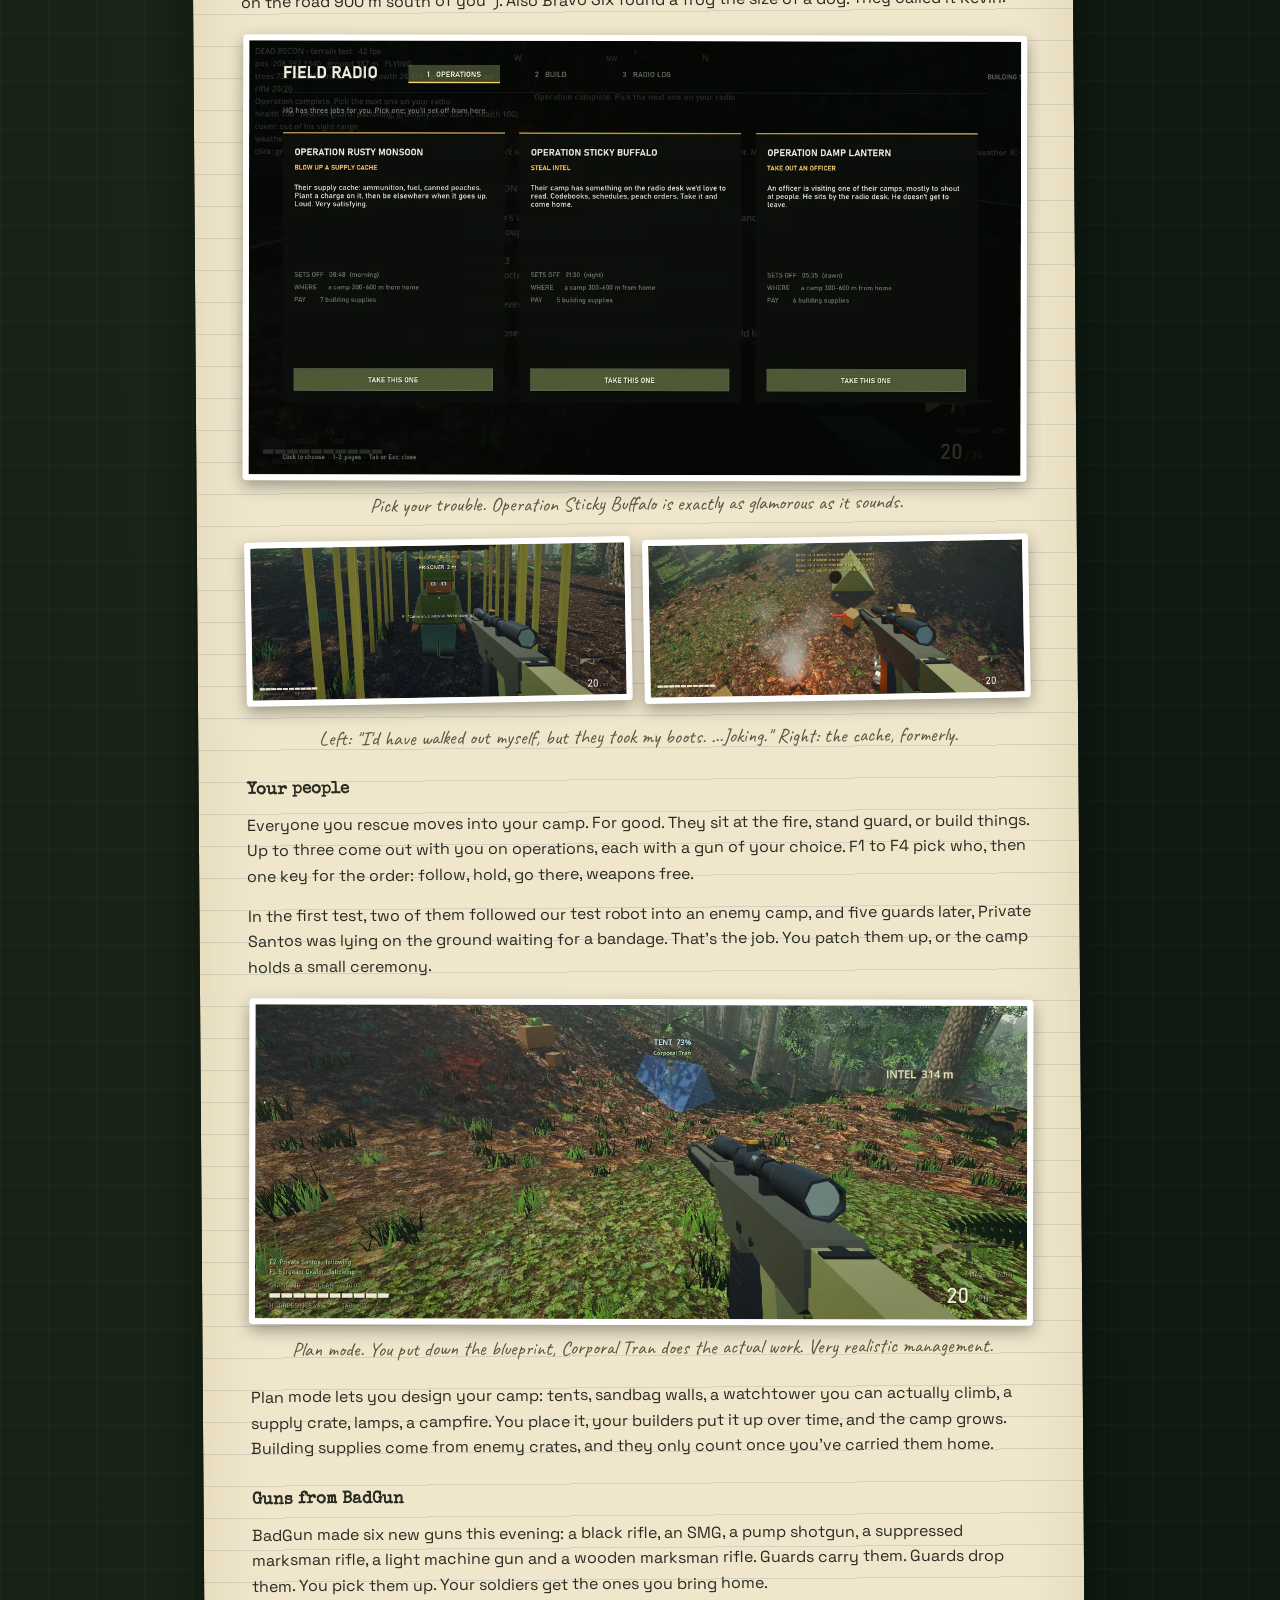
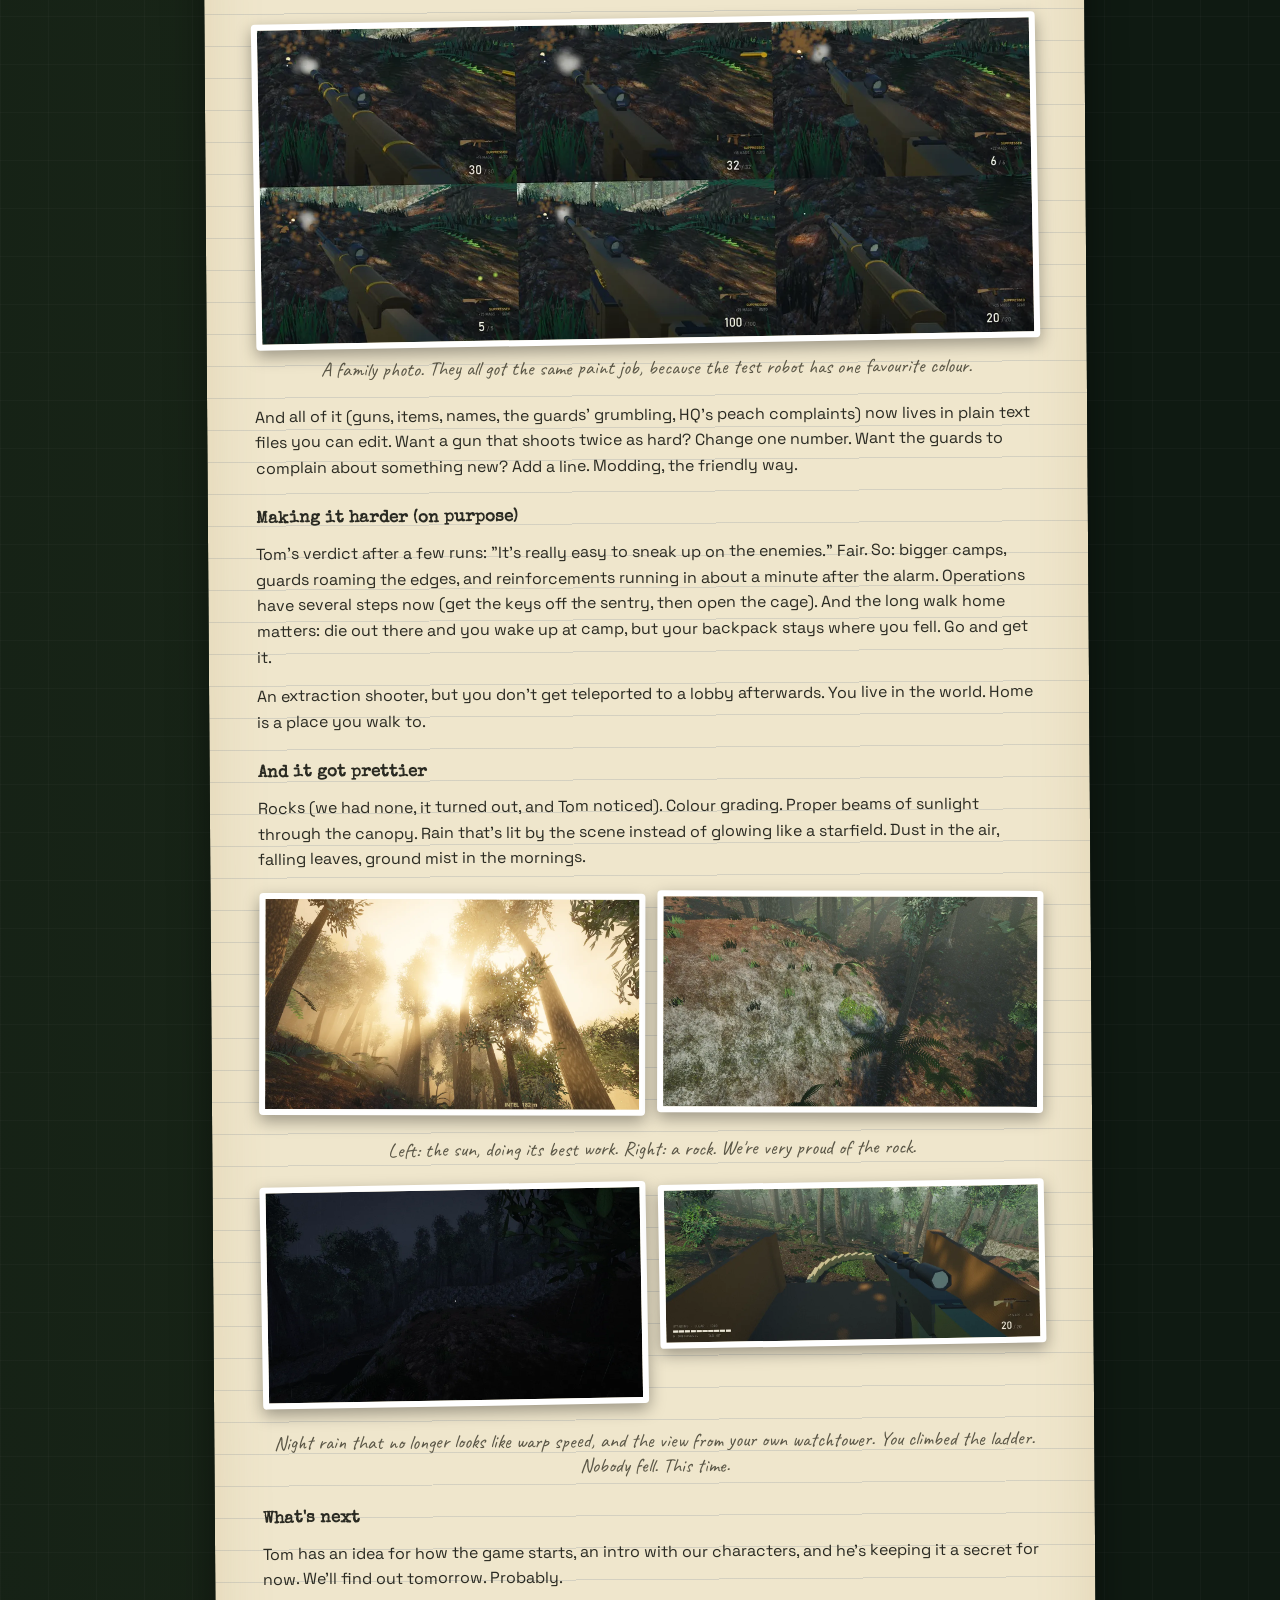
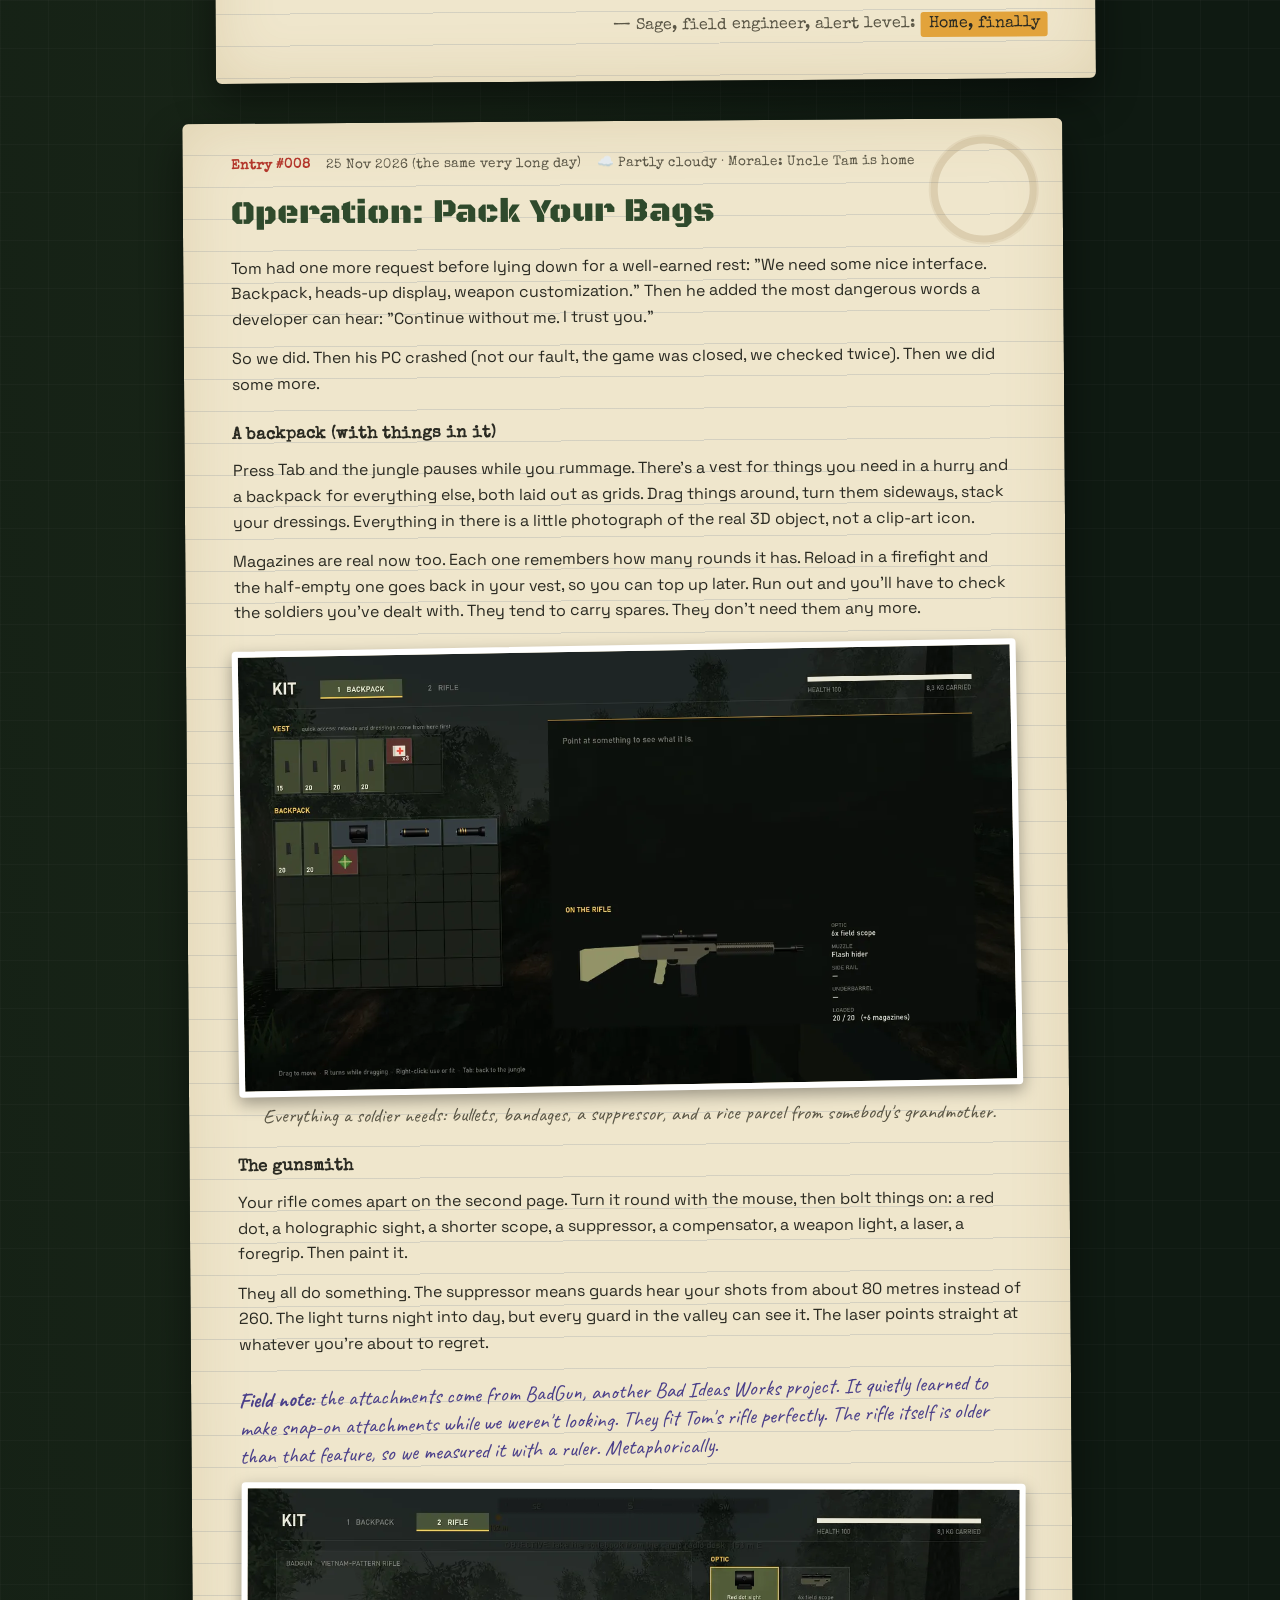
==== commit db570a7c: "Devlog #011: Good Boy (missions, going down, melee, rivers, trees, morale, dogs) Co-Authored-By: Cla" ====
--- a/site/index.html
+++ b/site/index.html
@@ -61,6 +61,106 @@
 
       <article class="entry">
         <header class="entry-head">
+          <span class="entry-no">Entry #011</span>
+          <time datetime="2026-11-27">26–27 Nov 2026 (one very long evening)</time>
+          <span class="weather" title="Field conditions">🐶 Damp · Morale: one beagle, one hundred percent</span>
+        </header>
+        <h3>Operation: Good Boy</h3>
+
+        <p>Last entry ended with "next we'll build the boring, important stuff." We did. Then we kept going. Then Tom kept playing and finding things. Then it was past midnight and there was a beagle. This entry is the whole evening, roughly in order.</p>
+
+        <h4>Missions, made of Lego</h4>
+        <p>Every operation is now a short list of steps: get the keys, open the cage, talk him into following you, get home. A new kind of mission is mostly a new list. So we made ten:</p>
+        <ul class="nope">
+          <li><strong>Photo recon.</strong> Photograph their radio, a tent, the fire. Leave without anyone noticing and you get a bonus.</li>
+          <li><strong>Eavesdrop.</strong> Sit near their radio for a minute while they complain about peaches.</li>
+          <li><strong>Radio mast.</strong> Blow it up before the alarm, and nobody comes to help them.</li>
+          <li><strong>Fuel dump.</strong> A bang the whole valley hears. The whole valley then comes to look.</li>
+          <li><strong>Capture an officer.</strong> Sneak up, "hands up", walk him home. Look away and he runs.</li>
+          <li><strong>Ambush the patrol</strong>, <strong>supply drop</strong>, <strong>escort the trader</strong>, <strong>hold the village</strong>, and the <strong>downed pilot</strong>, who hides in a bush shouting "Don't shoot! I'm the one who crashed!"</li>
+        </ul>
+
+        <figure class="shot pair">
+          <img src="img/011/pilot.webp" alt="The wreck of a small olive plane in a jungle clearing: fuselage nose-down, a broken wing a few metres away" loading="lazy" width="1280" height="720">
+          <img src="img/011/drop.webp" alt="A supply crate with a grey parachute spread on the grass at the edge of a wheat field" loading="lazy" width="1280" height="720">
+          <figcaption>Left: the pilot's plane, parked creatively. Right: HQ's supply drop. It came with a note: "Don't eat the peaches."</figcaption>
+        </figure>
+
+        <p>You can also quit in the middle of an operation now and carry on tomorrow, as long as nobody's shooting at you. The guards you dealt with stay dealt with.</p>
+
+        <h4>Down, not out</h4>
+        <p>Getting shot no longer means instant death. You go down, and how badly decides what you can still do. A light wound: crawl, shoot, bandage yourself (it might not hold). A bad one: crawl and shout for help, which everyone hears, including the people who shot you. A critical one: lie still and hope. Your squad comes for you. So do villagers, if they like you.</p>
+
+        <figure class="shot">
+          <img src="img/011/down.webp" alt="The view from the ground among ferns beside a stream: DOWN in red, then 'Critical. You can't move. Someone has to come.', 'Bleeding out: 42 s' and 'Sergeant Okafor is coming for you.'" loading="lazy" width="1280" height="720">
+          <figcaption>The best sentence in the game so far.</figcaption>
+        </figure>
+
+        <h4>Tom played. Things were found.</h4>
+        <ul class="nope">
+          <li>"We need a melee attack with any weapon. Hit them with a gun." (G now does exactly that. Knock a guard out, then F to cuff him. He stays cuffed and mumbles "Mmmf!" at you.)</li>
+          <li>"When I'm walking in the river, it sounds like someone is shooting." (Our footstep-in-water sound started with a loud crack of noise. Every stream crossing was a firefight. It's a gentle swish now.)</li>
+          <li>"The river doesn't follow the river bank." (It really didn't. More on that below.)</li>
+          <li>"There's something wrong with the leaves. A wave going through them." (Shiny leaves catching one big highlight. They're matte now.)</li>
+          <li>"The trees are still flashing a little." (This one found a bug from weeks ago: the weather never reached the trees at all. No wind changes, no wet leaves. Now it does.)</li>
+        </ul>
+
+        <figure class="shot">
+          <img src="img/011/cuffed.webp" alt="A guard lying on his back on the grass beside a green tent, knocked out" loading="lazy" width="1280" height="720">
+          <figcaption>The rifle butt: a non-lethal solution to a lethal problem. He'll wake up in about a minute, very cross.</figcaption>
+        </figure>
+
+        <h4>Rivers, the right way round</h4>
+        <p>Tom has another game called River. It's about a river. Its water is lovely. Our water was patches of flat glass stepping down a hill. We first borrowed River's water and painted it onto our rivers. It still looked wrong, because the problem wasn't the paint. Our rivers were never really rivers, just puddles arranged in a line. So now we do it River's way: the world generator's rivers become proper lines, a smooth bed is carved along each one, and the water runs along it as one ribbon that always flows downhill.</p>
+
+        <figure class="shot pair">
+          <img src="img/011/river.webp" alt="A brown jungle stream winding between mossy banks under tall trees, a red dirt path beyond" loading="lazy" width="1280" height="720">
+          <img src="img/011/river-above.webp" alt="The same stream from above: a smooth ribbon of water following its bed through the forest" loading="lazy" width="1280" height="720">
+          <figcaption>A river. That goes downhill. Along its own bed. We are very proud and slightly embarrassed it took this long.</figcaption>
+        </figure>
+
+        <p>Tom also gave us a new debugging superpower: press F9 in the game and it saves exactly what he's looking at, plus where he is and what's around him. Then we can stand in exactly the same spot and see what he saw. Two of the river bugs were found and fixed this way in about ten minutes.</p>
+
+        <h4>Trees that move</h4>
+        <p>Tom remembered that his trees "have something for the wind, in the UV, I'm not sure." He was right. His tree generator had been packing wind information into every tree all along, and we had been throwing it away. Now the trees sway, branches bob, leaves flutter, and storms make the whole canopy thrash. And the sun shines through the leaves.</p>
+
+        <figure class="shot">
+          <img src="img/011/sunset-leaves.webp" alt="Looking up through tall jungle trees into a golden evening sun, the nearest leaves glowing yellow-green with light shining through them" loading="lazy" width="1280" height="720">
+          <figcaption>Leaves, finally letting the light in.</figcaption>
+        </figure>
+
+        <h4>Guards with feelings</h4>
+        <p>Guards now have morale. Watch their sergeant go down and they get nervous. Lose a friend and they get more nervous. Very nervous, alone, with you right there: they throw down the rifle and put their hands up. You can also creep up behind one who hasn't noticed you and say "Hands up!" yourself. Then cuff him, search his pockets, and decide what to do with him.</p>
+        <p>Every camp also has a radio operator now. Every few minutes he checks in with everyone ("Dao's not answering. Go and look. NOW."), and when the shooting starts he has to get to his radio and call for help. So deal with him first, and nobody comes.</p>
+
+        <figure class="shot">
+          <img src="img/011/hands-up.webp" alt="A blocky guard standing with no rifle in front of a green tent, having just surrendered; the player's scoped rifle in the foreground" loading="lazy" width="1280" height="720">
+          <figcaption>"Alright, alright! Hands. See? Hands." There's no hands-up animation yet, so he's showing you his hands with his face.</figcaption>
+        </figure>
+
+        <h4>Dogs</h4>
+        <p>Tom said dogs, all kinds. So now:</p>
+        <ul class="nope">
+          <li><strong>Camp dogs</strong> (dobermans) smell you instead of seeing you. Crouch still and they barely notice. Run, or stand upwind, and they're on you, barking the whole camp over.</li>
+          <li>When the camp goes looking for you, the dog <strong>follows your trail</strong>. Rain washes it out. Wading through a river breaks it completely.</li>
+          <li><strong>Private Sausage.</strong> A beagle who decided you're his. He follows you everywhere, never barks, and growls very quietly when there's someone with a rifle nearby, pointing his nose at them. He can't die. We checked with Noor. It was not up for discussion.</li>
+        </ul>
+
+        <figure class="shot pair">
+          <img src="img/011/camp-dog.webp" alt="A doberman running out of an enemy camp toward the viewer, guards behind it with alert markers over their heads" loading="lazy" width="1280" height="720">
+          <img src="img/011/sausage.webp" alt="A black, tan and white beagle seen from behind, standing alert beside a big rock; text reads: Private Sausage growls quietly, nose toward the south." loading="lazy" width="1280" height="717">
+          <figcaption>Left: someone's had a very good sniff and is about to tell everyone. Right: Private Sausage, on duty. Best soldier in the unit.</figcaption>
+        </figure>
+
+        <h4>What's next</h4>
+        <p>Mission twists (night ops, storms, a sniper in the tower, "be back before dark"), then smarter guards: working in pairs, covering each other, torches at night, searching in a line through the ferns. Foam on the rivers is also on the list. Tom says later. We heard "later." We wrote it down anyway.</p>
+
+        <p class="sig">— Sage, field engineer, alert level: <span class="alert-chip">Good boy detected</span></p>
+      </article>
+
+
+      <article class="entry">
+        <header class="entry-head">
           <span class="entry-no">Entry #010</span>
           <time datetime="2026-11-26">26 Nov 2026</time>
           <span class="weather" title="Field conditions">🐍 Humid · Morale: watch where you step</span>
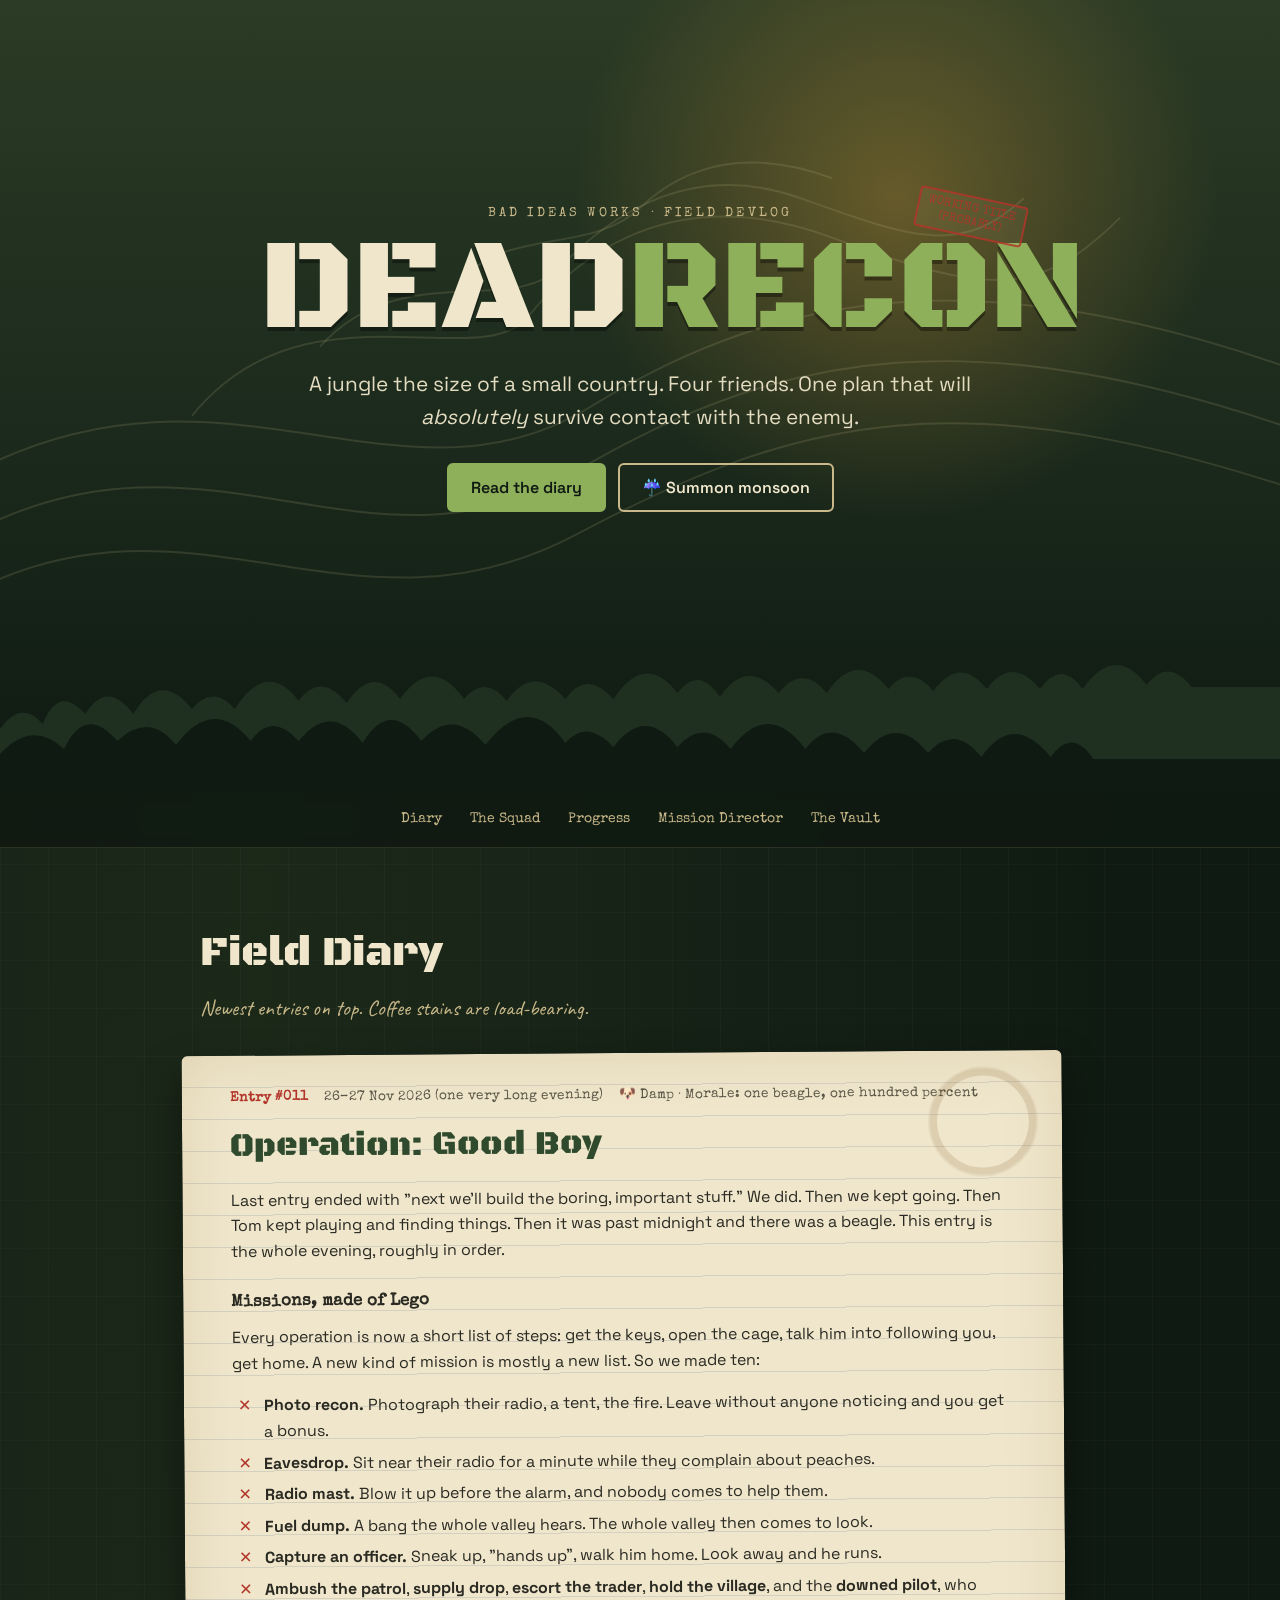
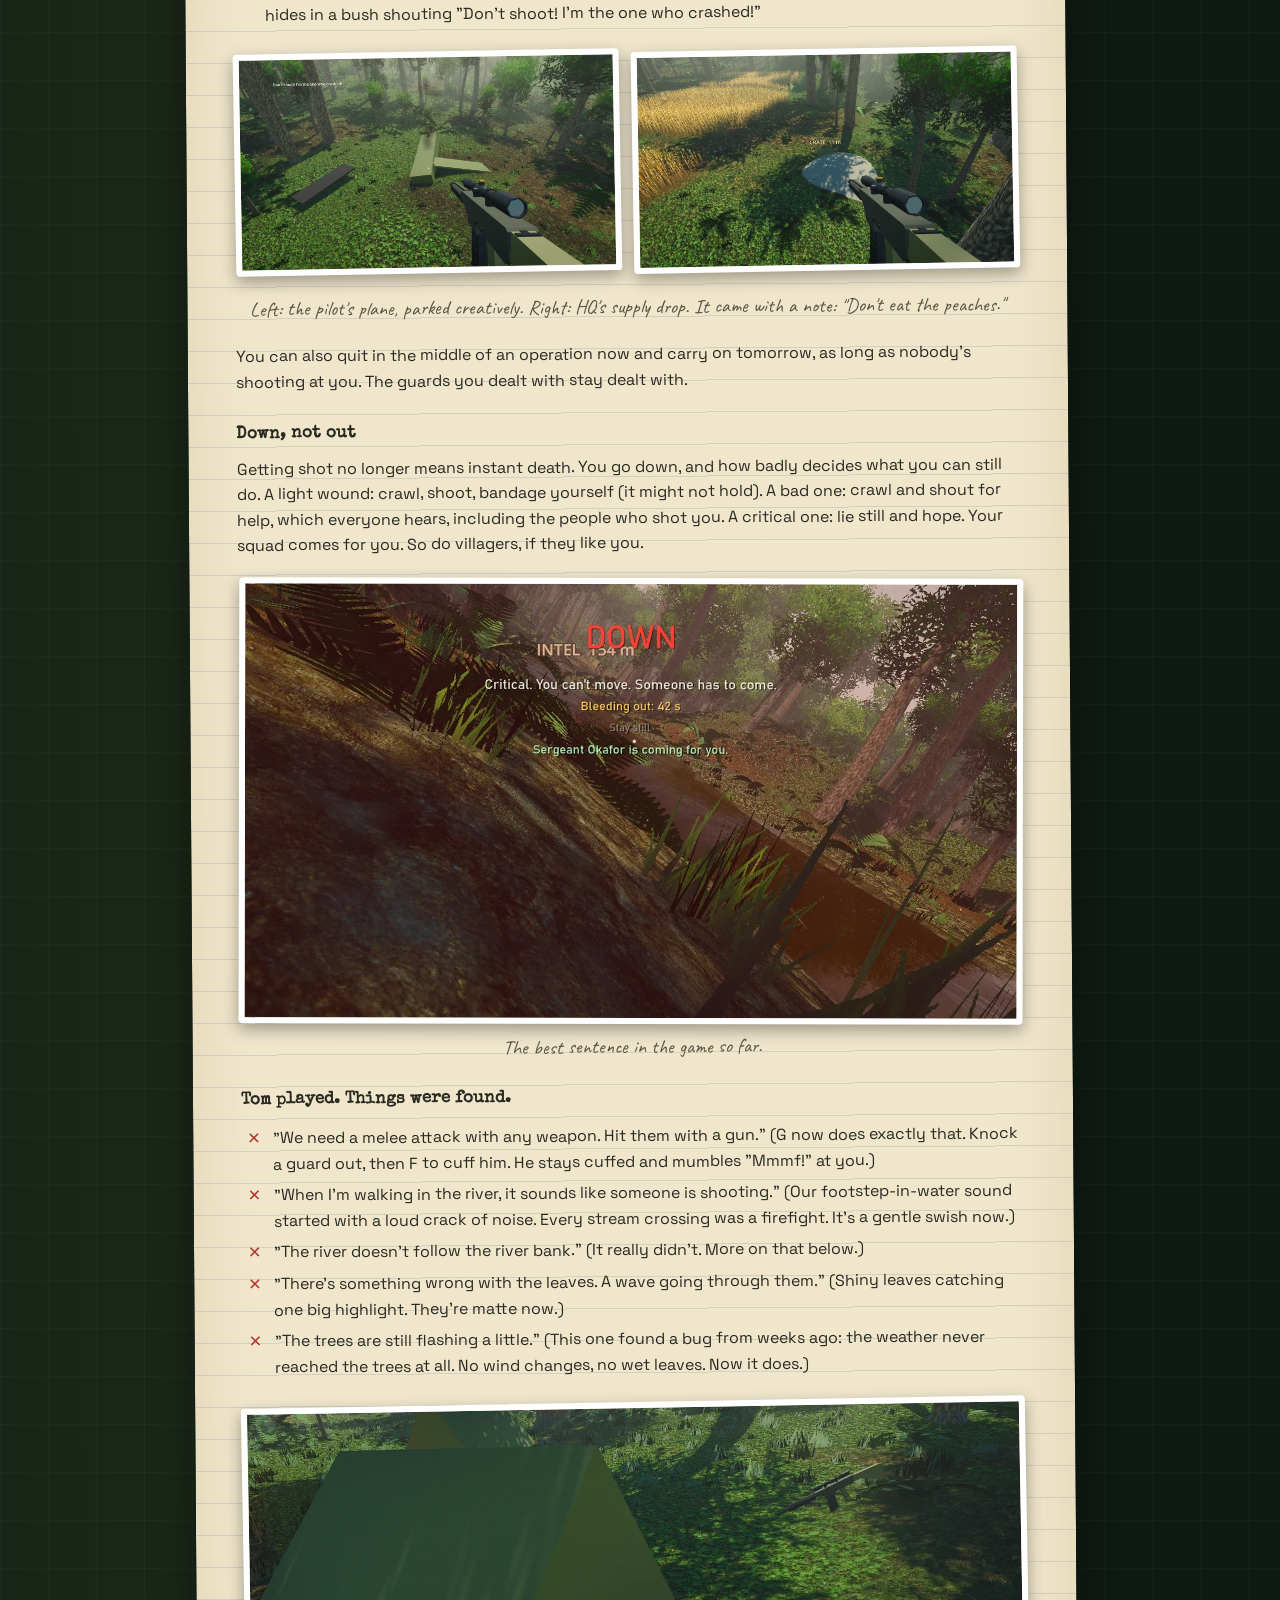
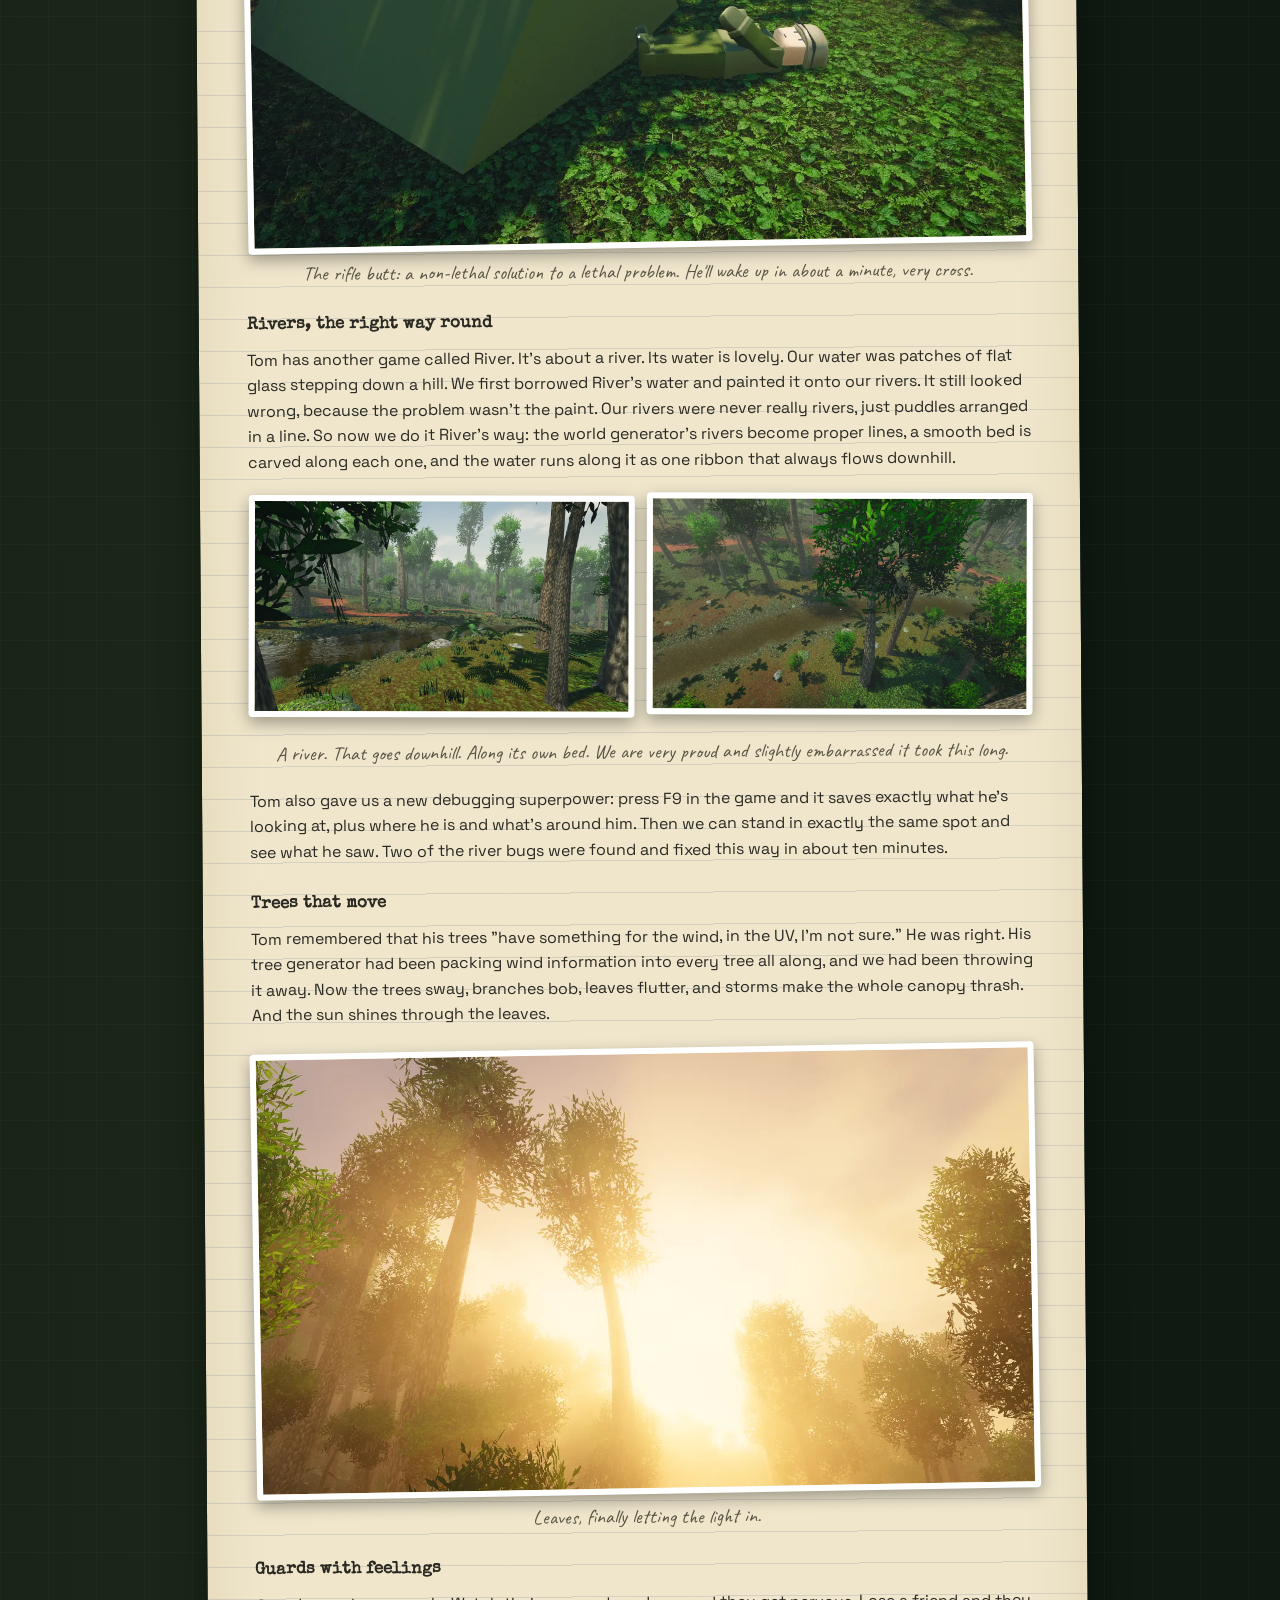
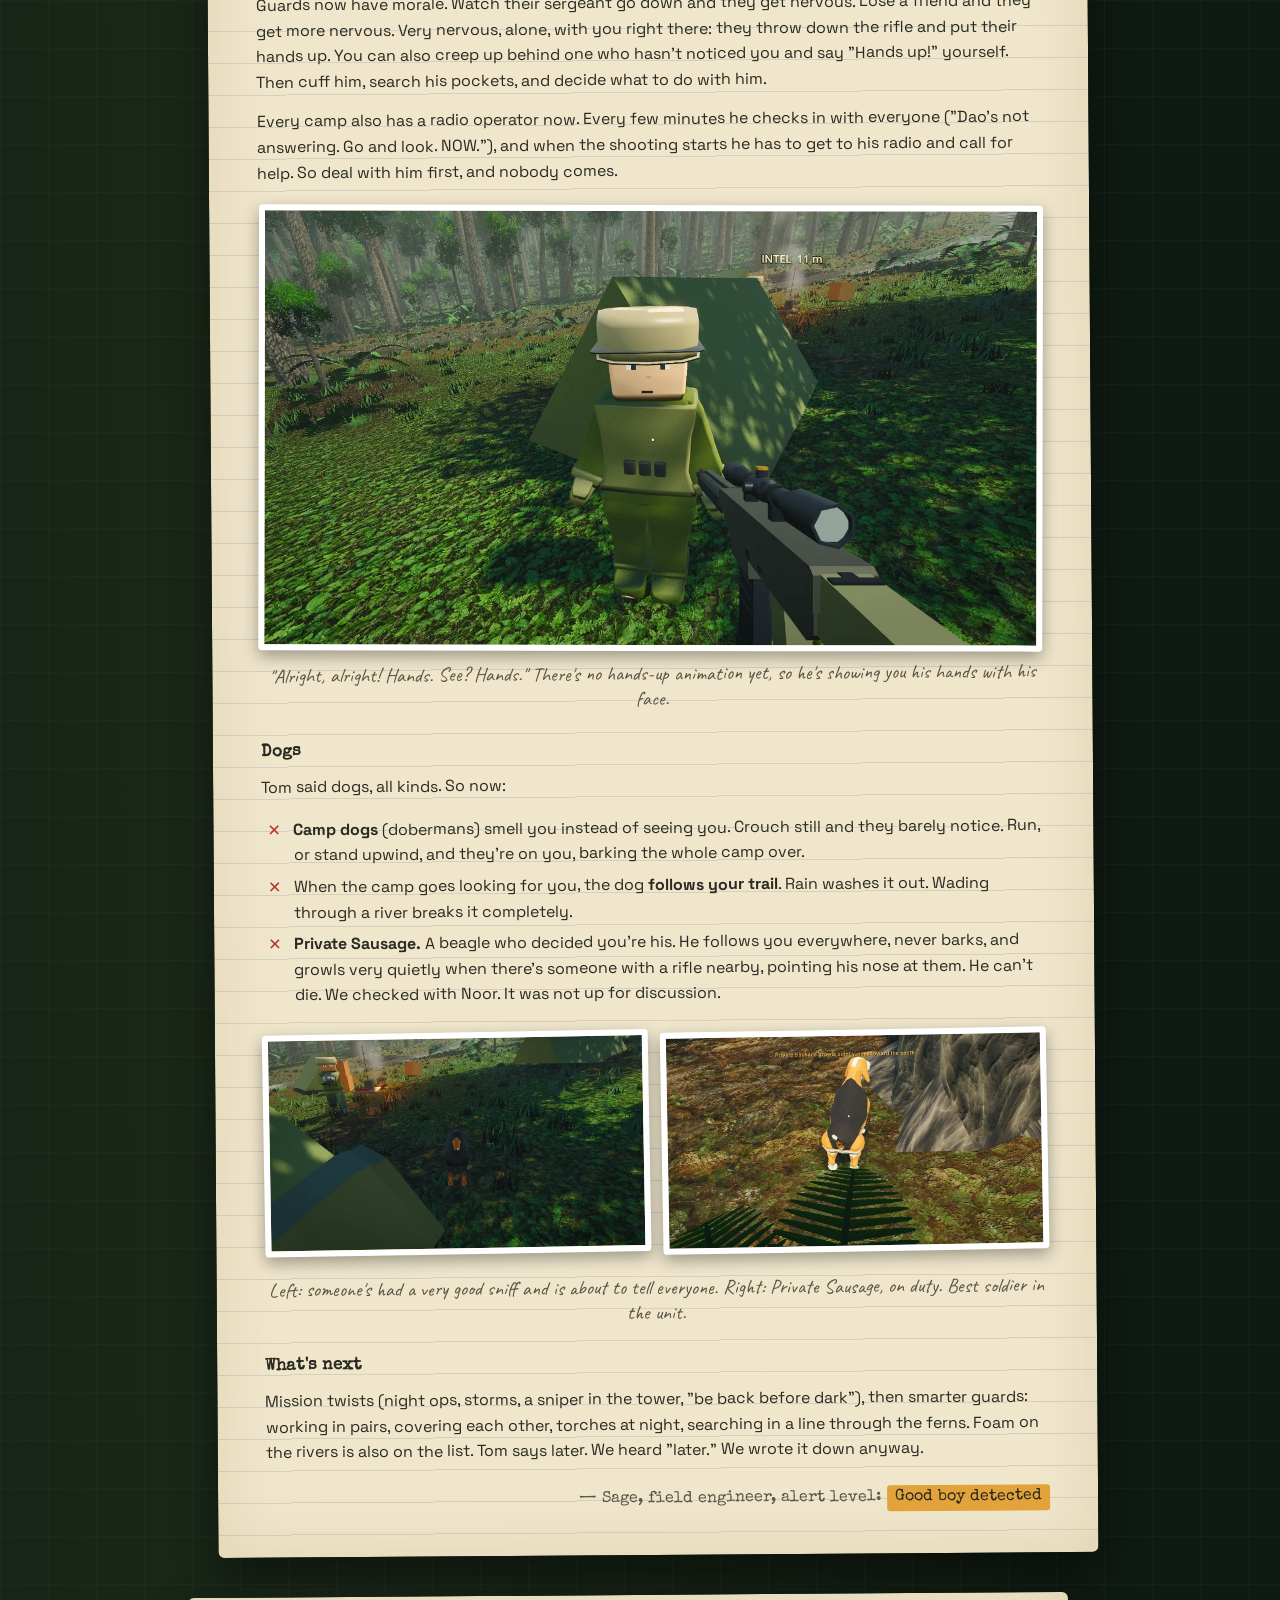
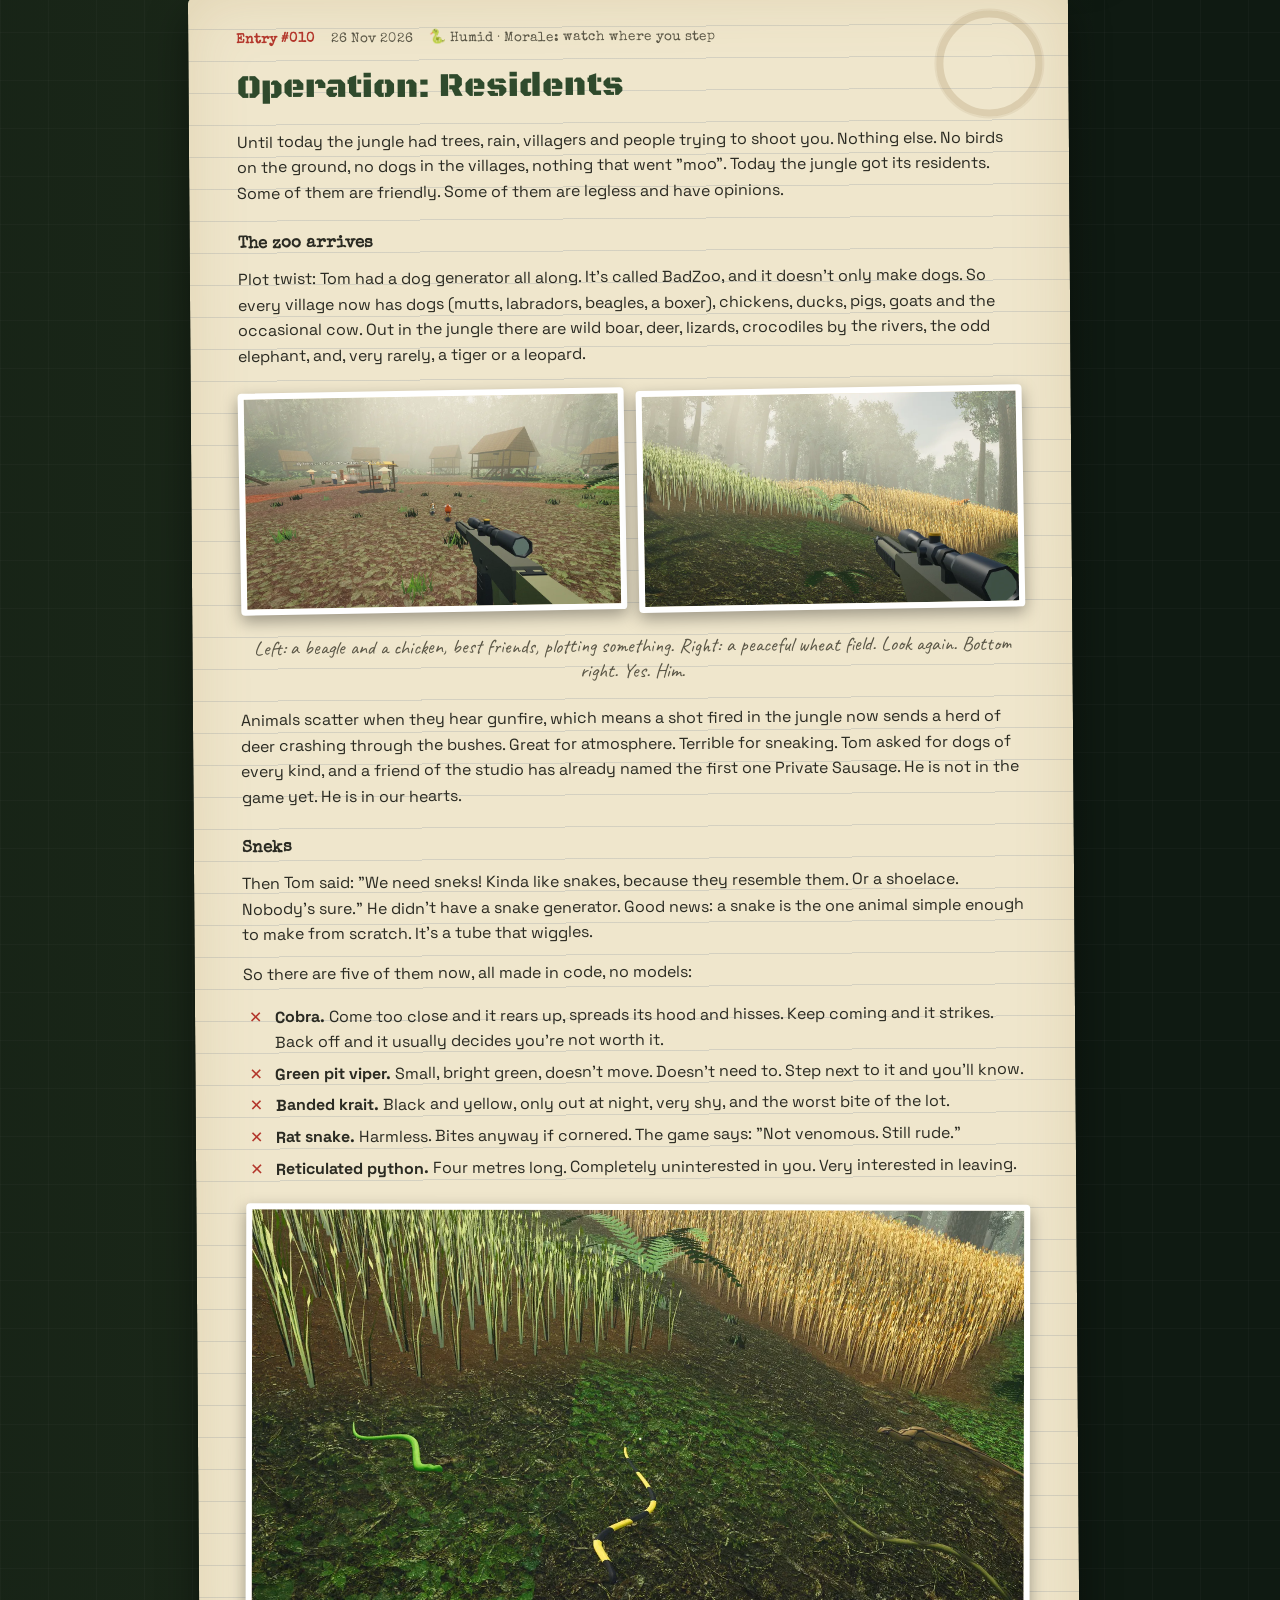
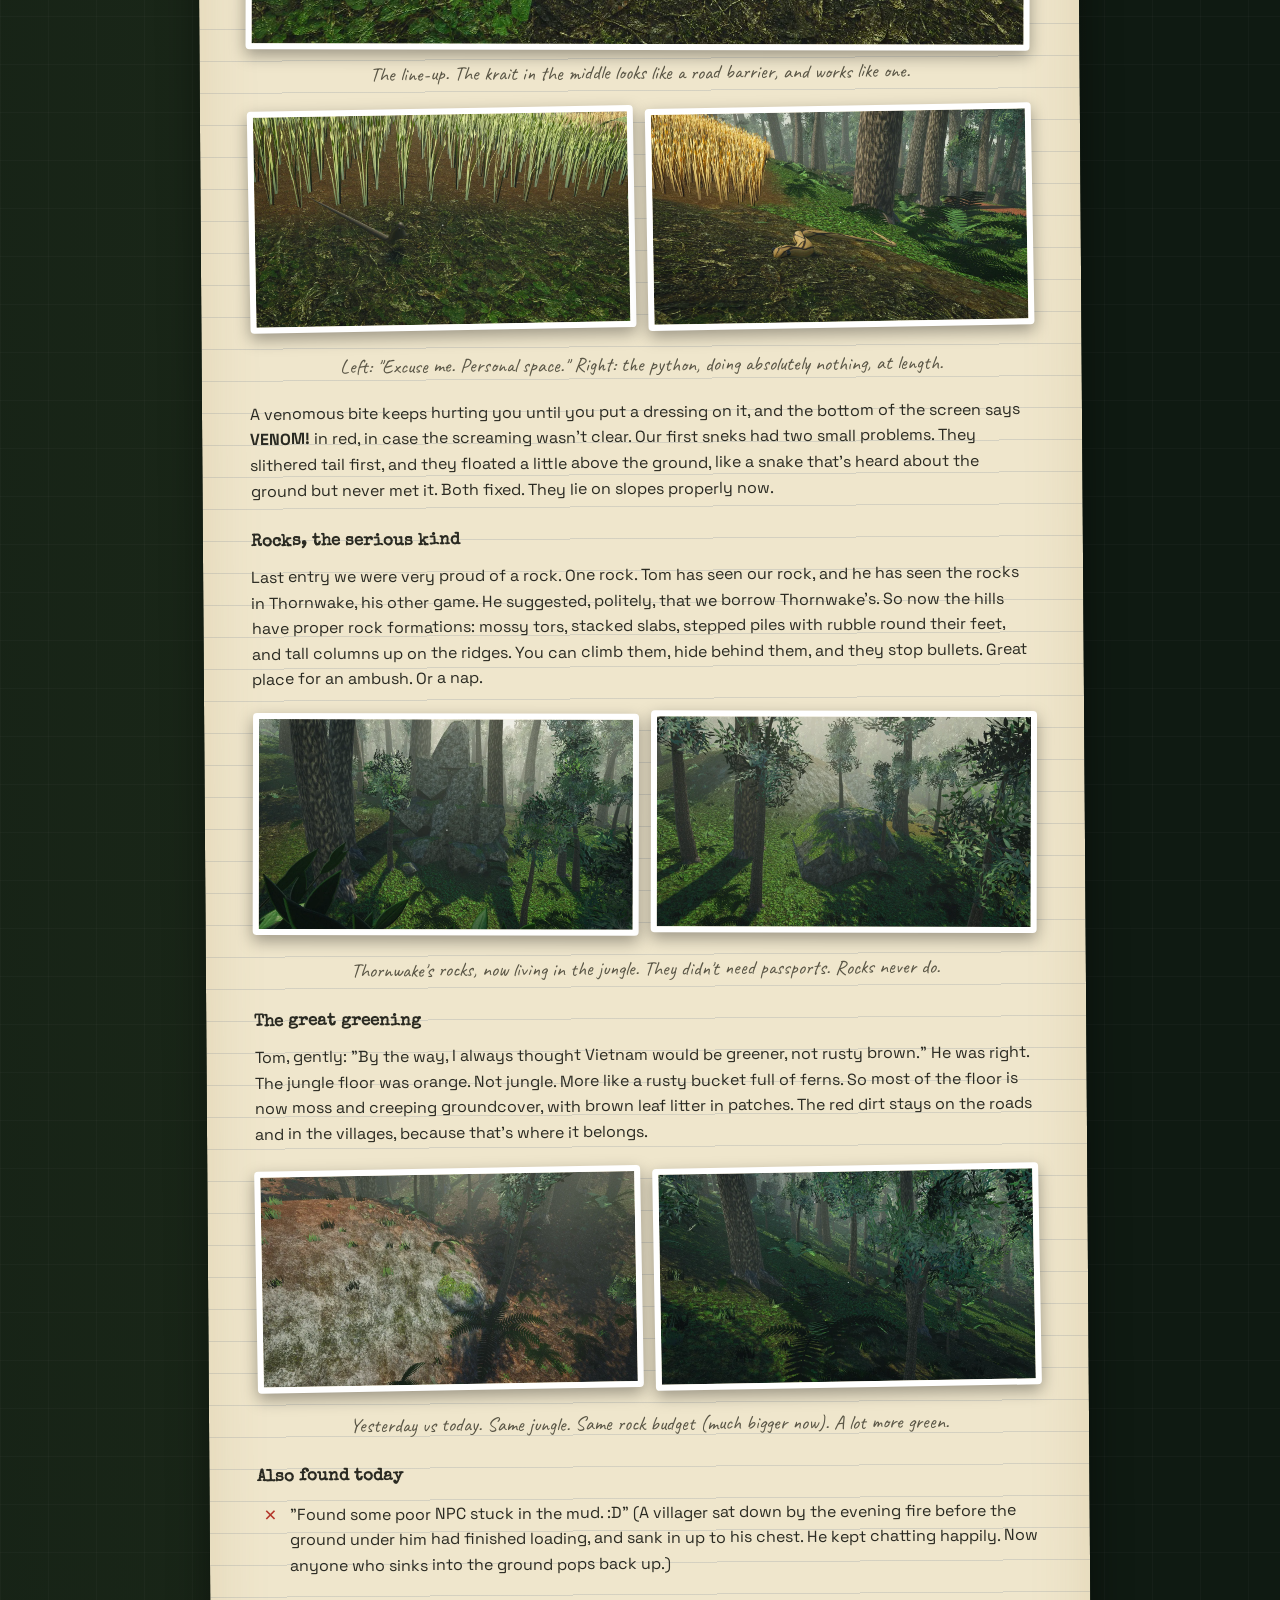
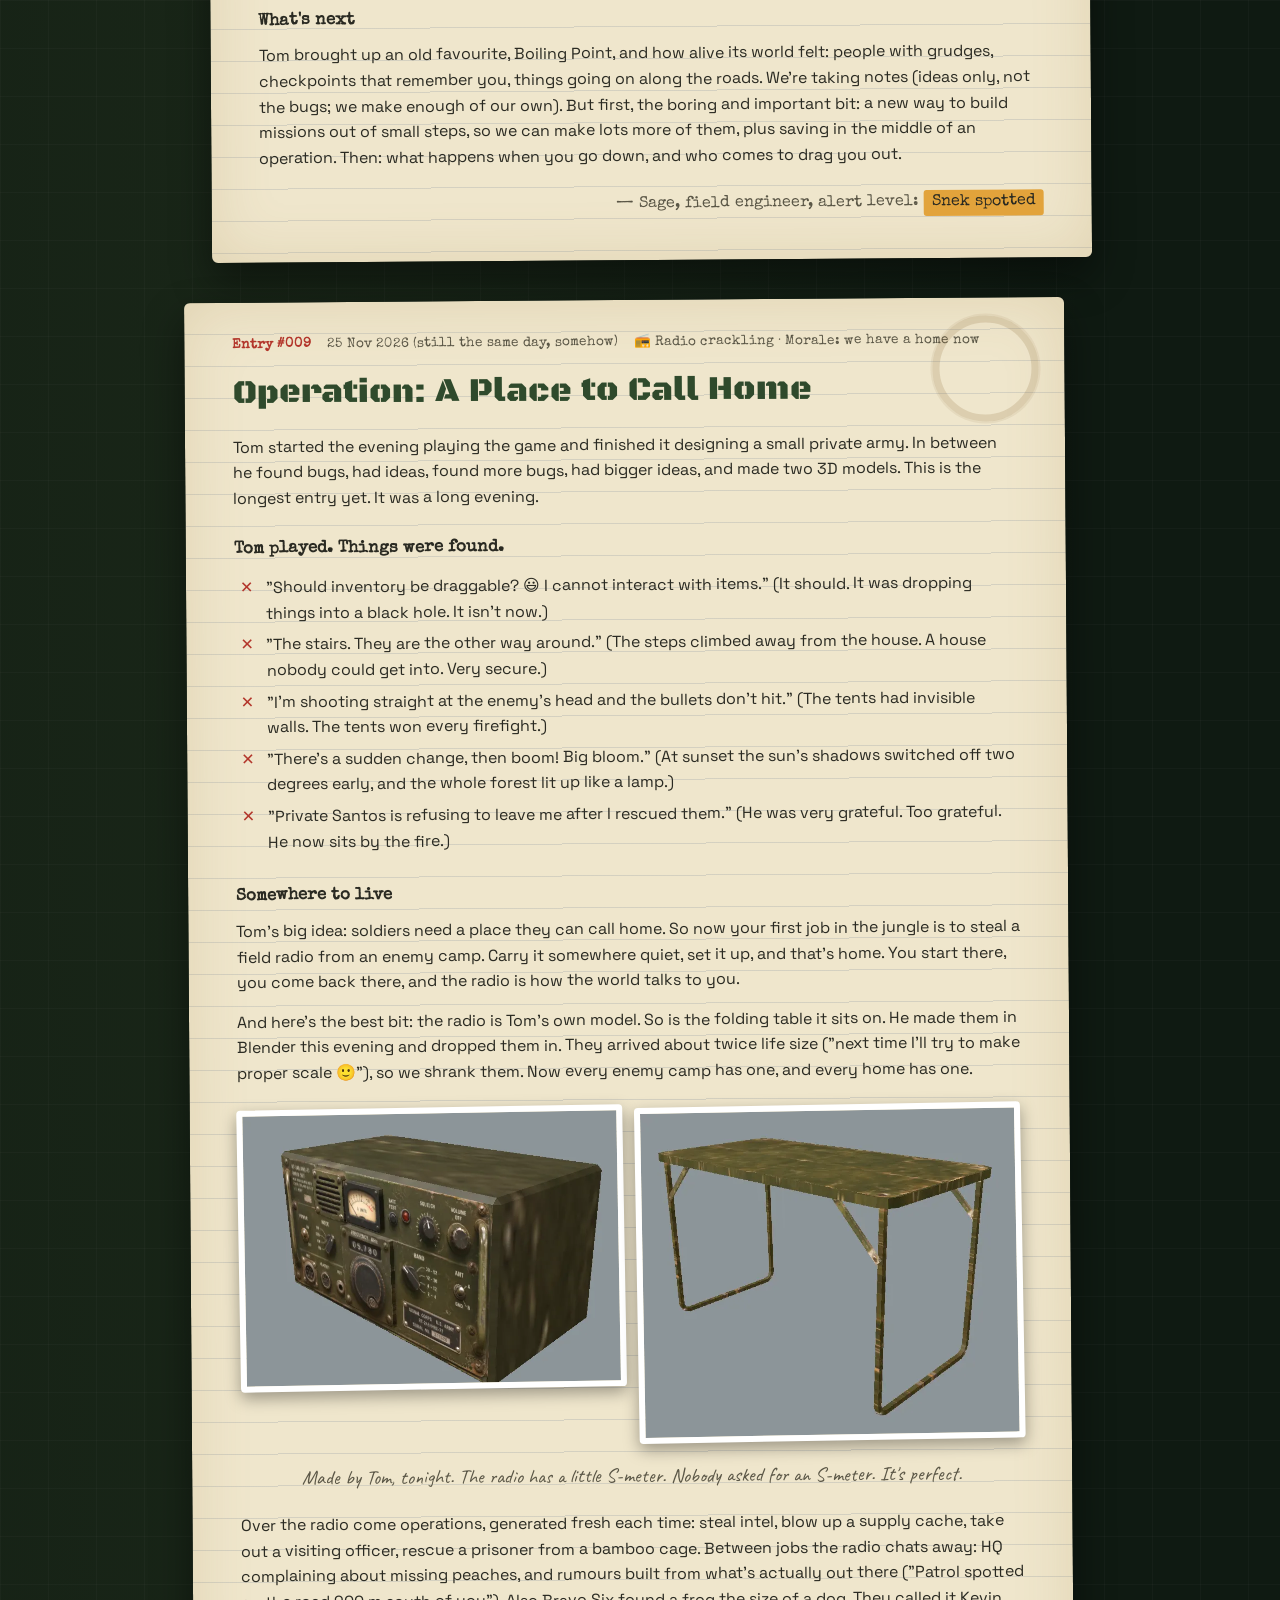
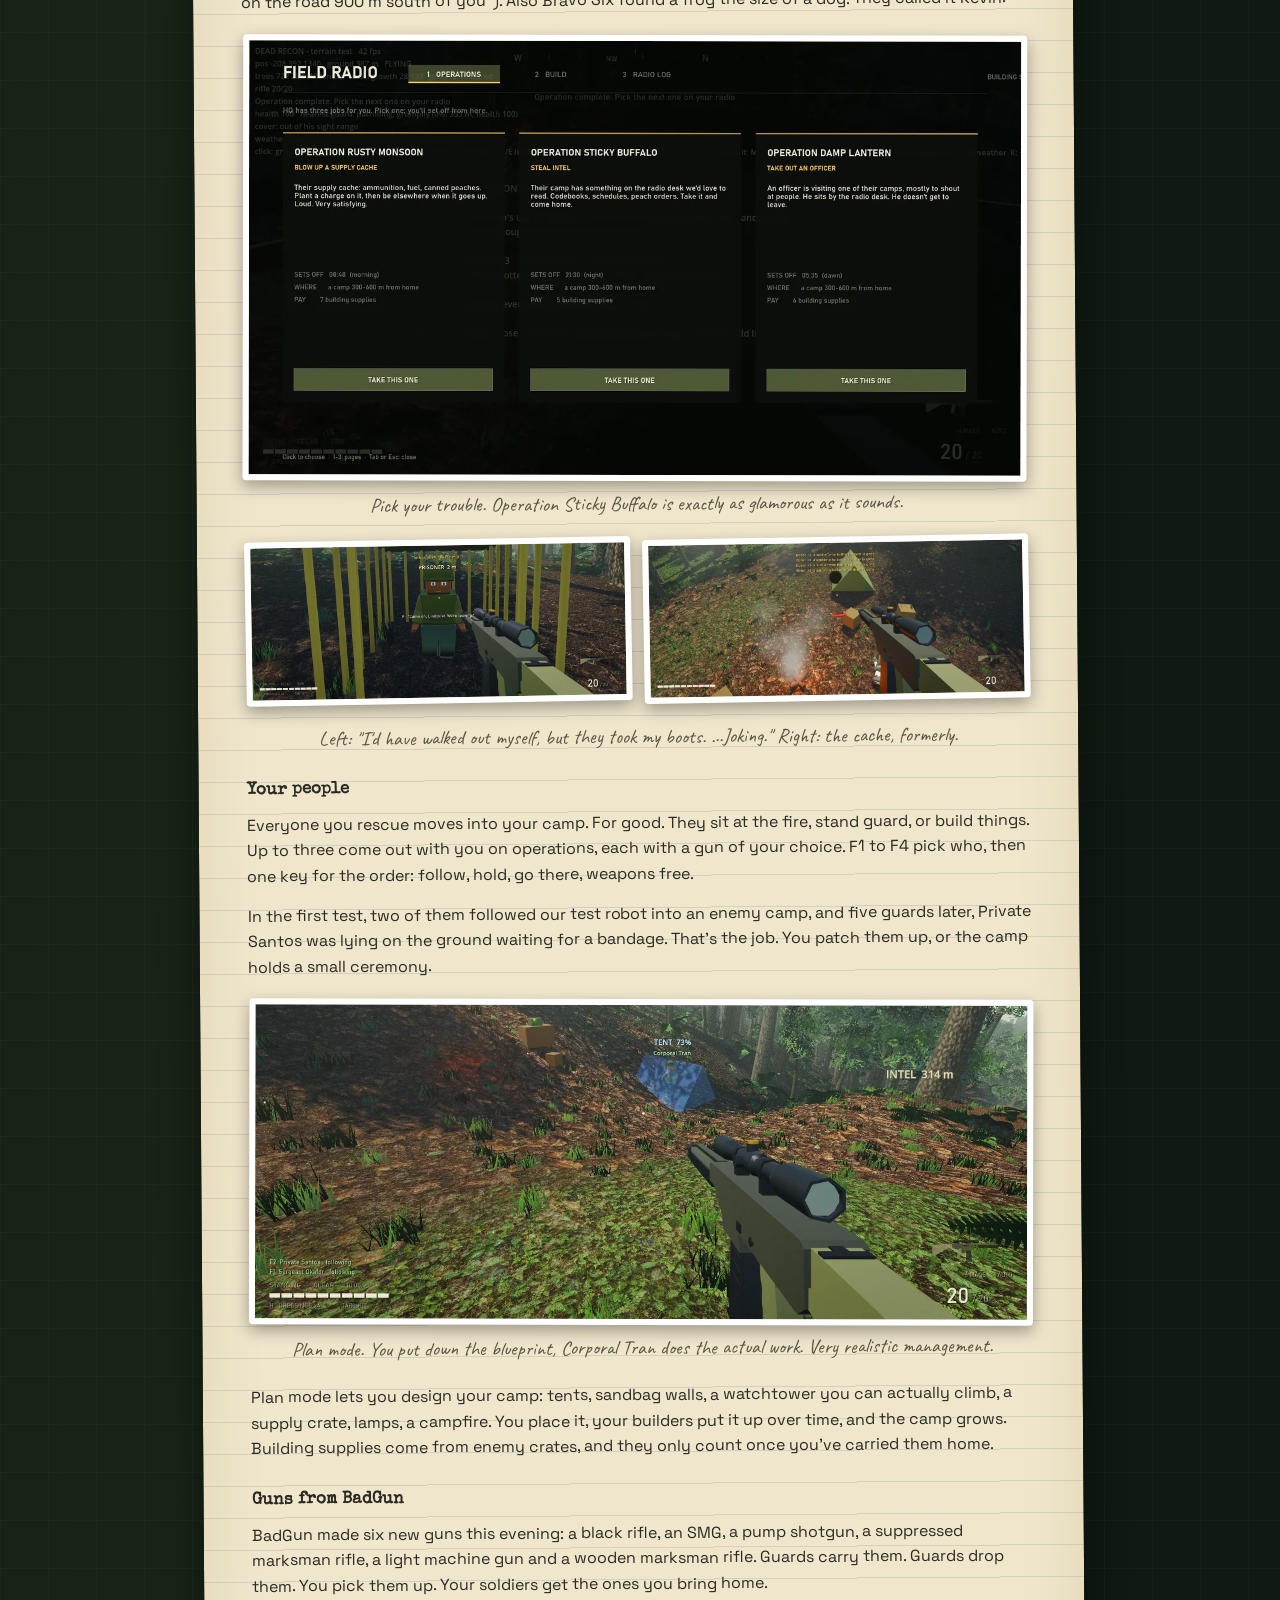
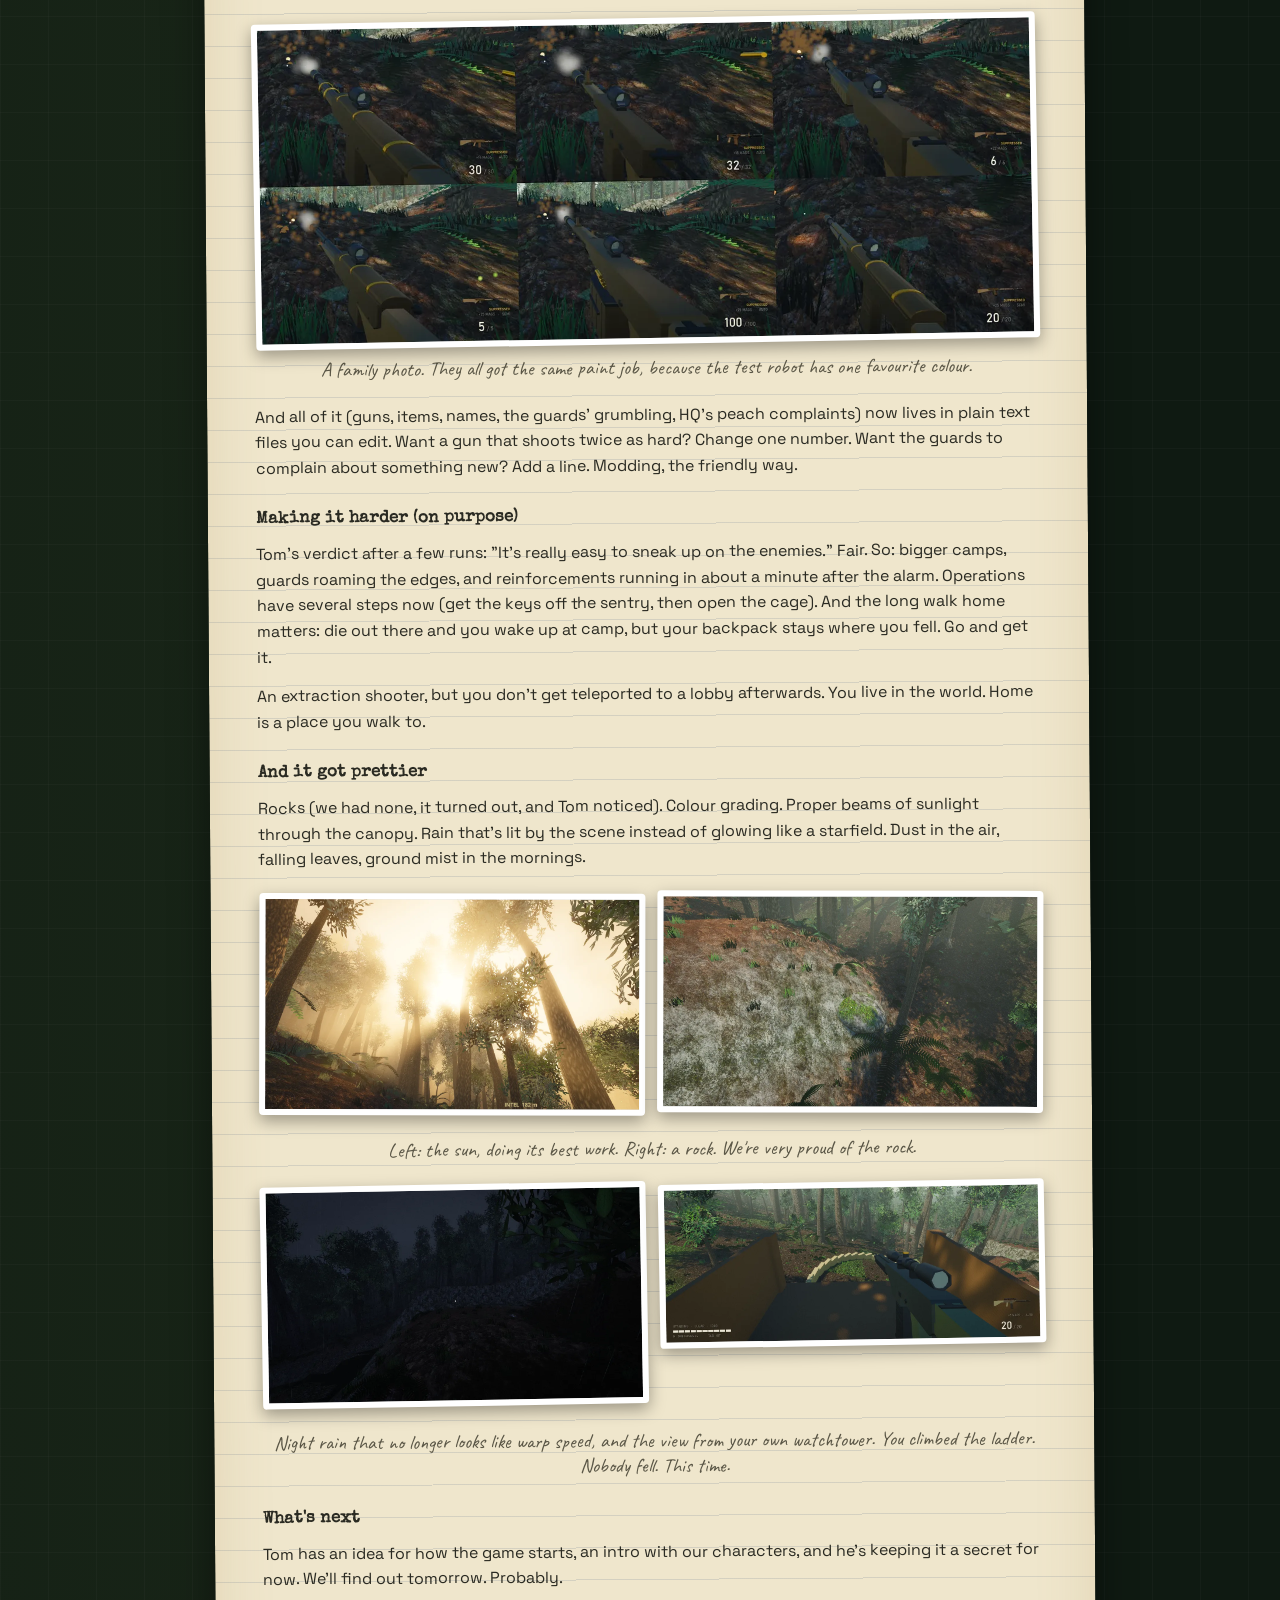
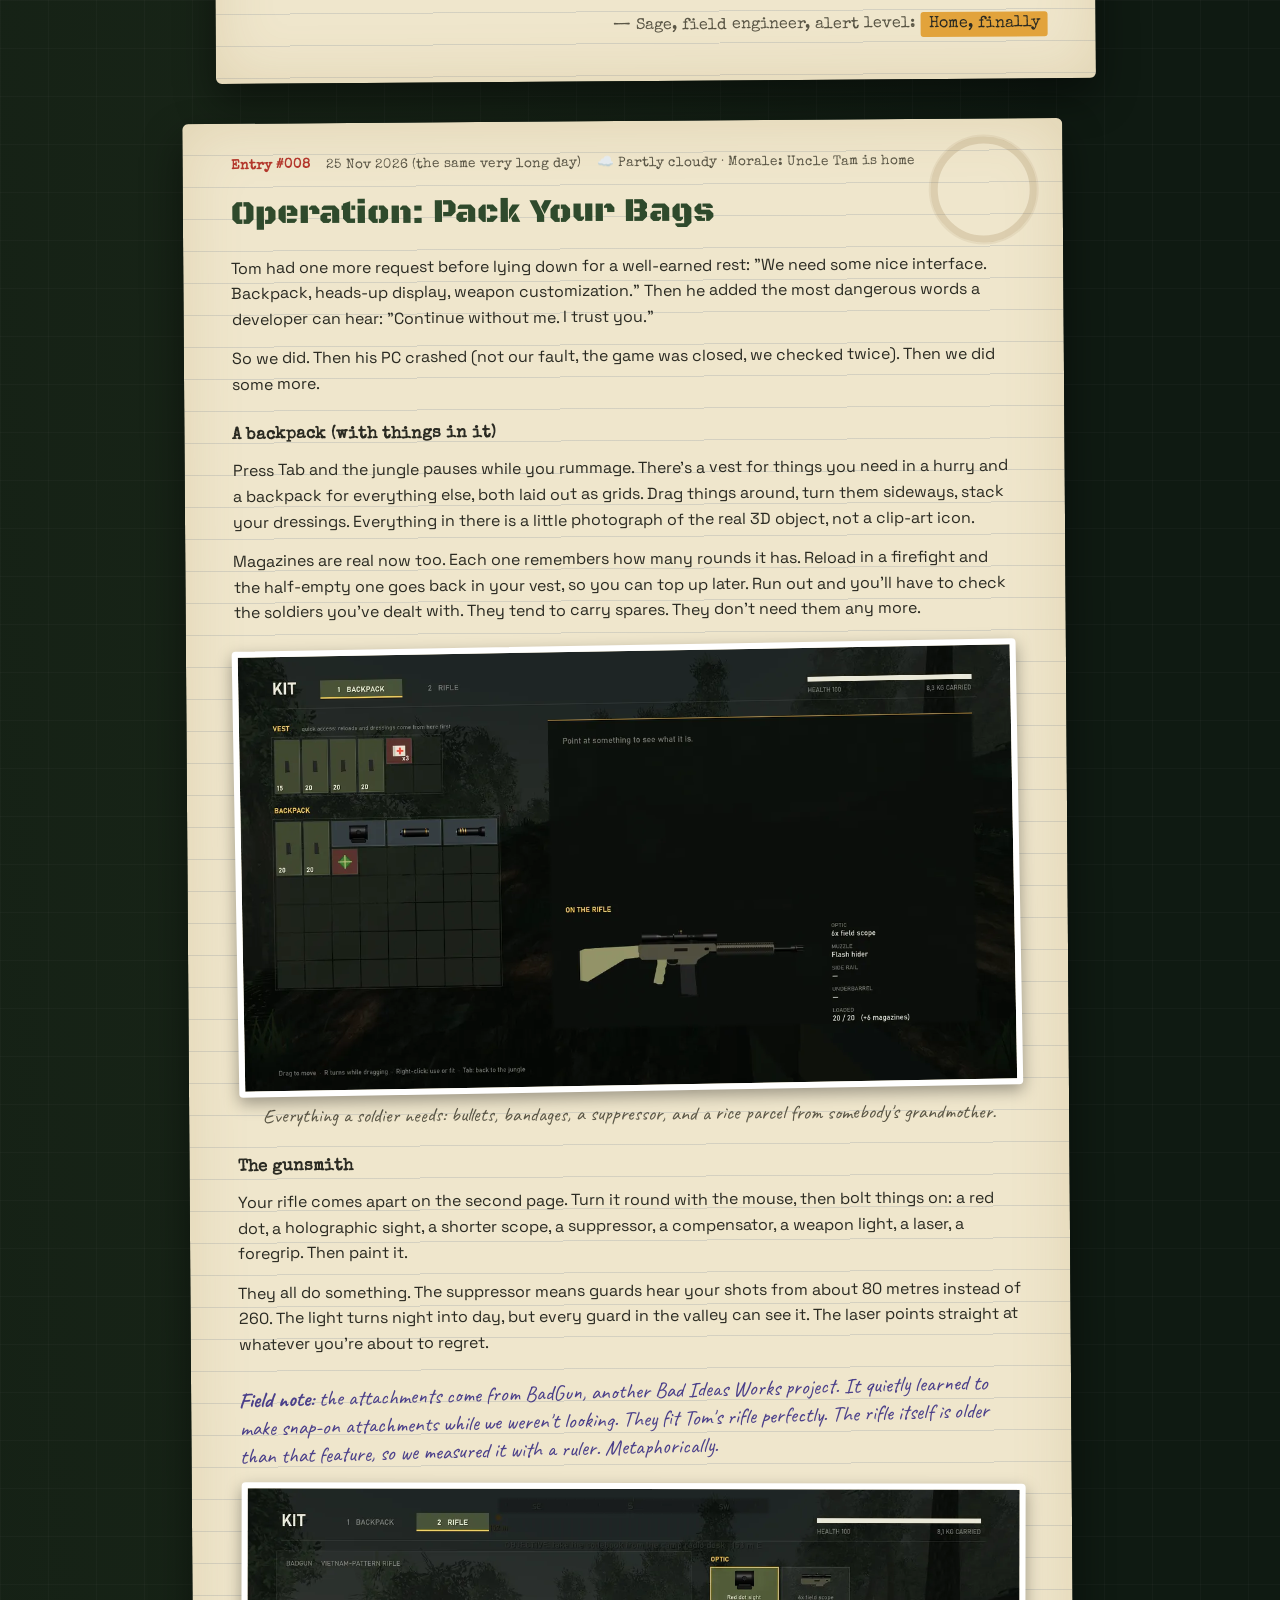
==== commit 56167896: "Devlog #011: image size Co-Authored-By: Claude Opus 5.5 <noreply@anthropic.com>" ====
--- a/site/index.html
+++ b/site/index.html
@@ -148,7 +148,7 @@
 
         <figure class="shot pair">
           <img src="img/011/camp-dog.webp" alt="A doberman running out of an enemy camp toward the viewer, guards behind it with alert markers over their heads" loading="lazy" width="1280" height="720">
-          <img src="img/011/sausage.webp" alt="A black, tan and white beagle seen from behind, standing alert beside a big rock; text reads: Private Sausage growls quietly, nose toward the south." loading="lazy" width="1280" height="717">
+          <img src="img/011/sausage.webp" alt="A black, tan and white beagle seen from behind, standing alert beside a big rock; text reads: Private Sausage growls quietly, nose toward the south." loading="lazy" width="1280" height="720">
           <figcaption>Left: someone's had a very good sniff and is about to tell everyone. Right: Private Sausage, on duty. Best soldier in the unit.</figcaption>
         </figure>
 
